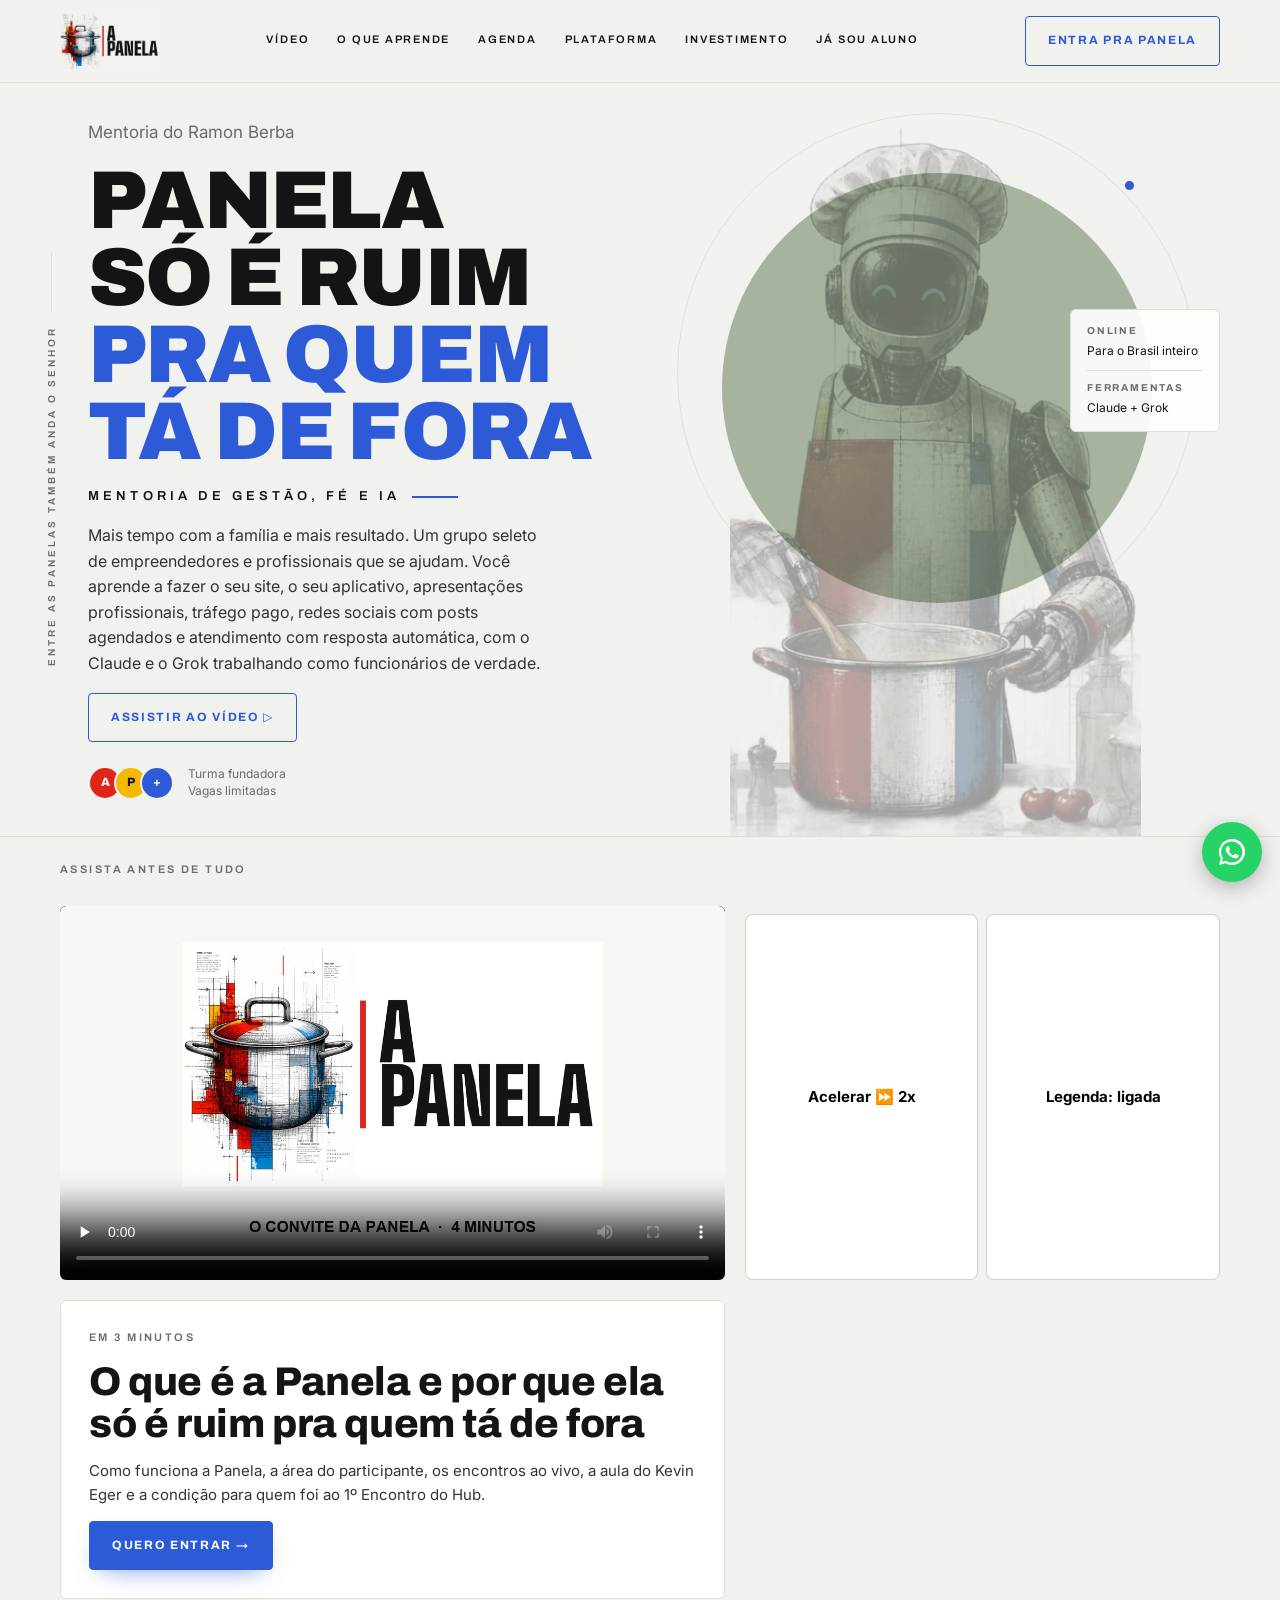
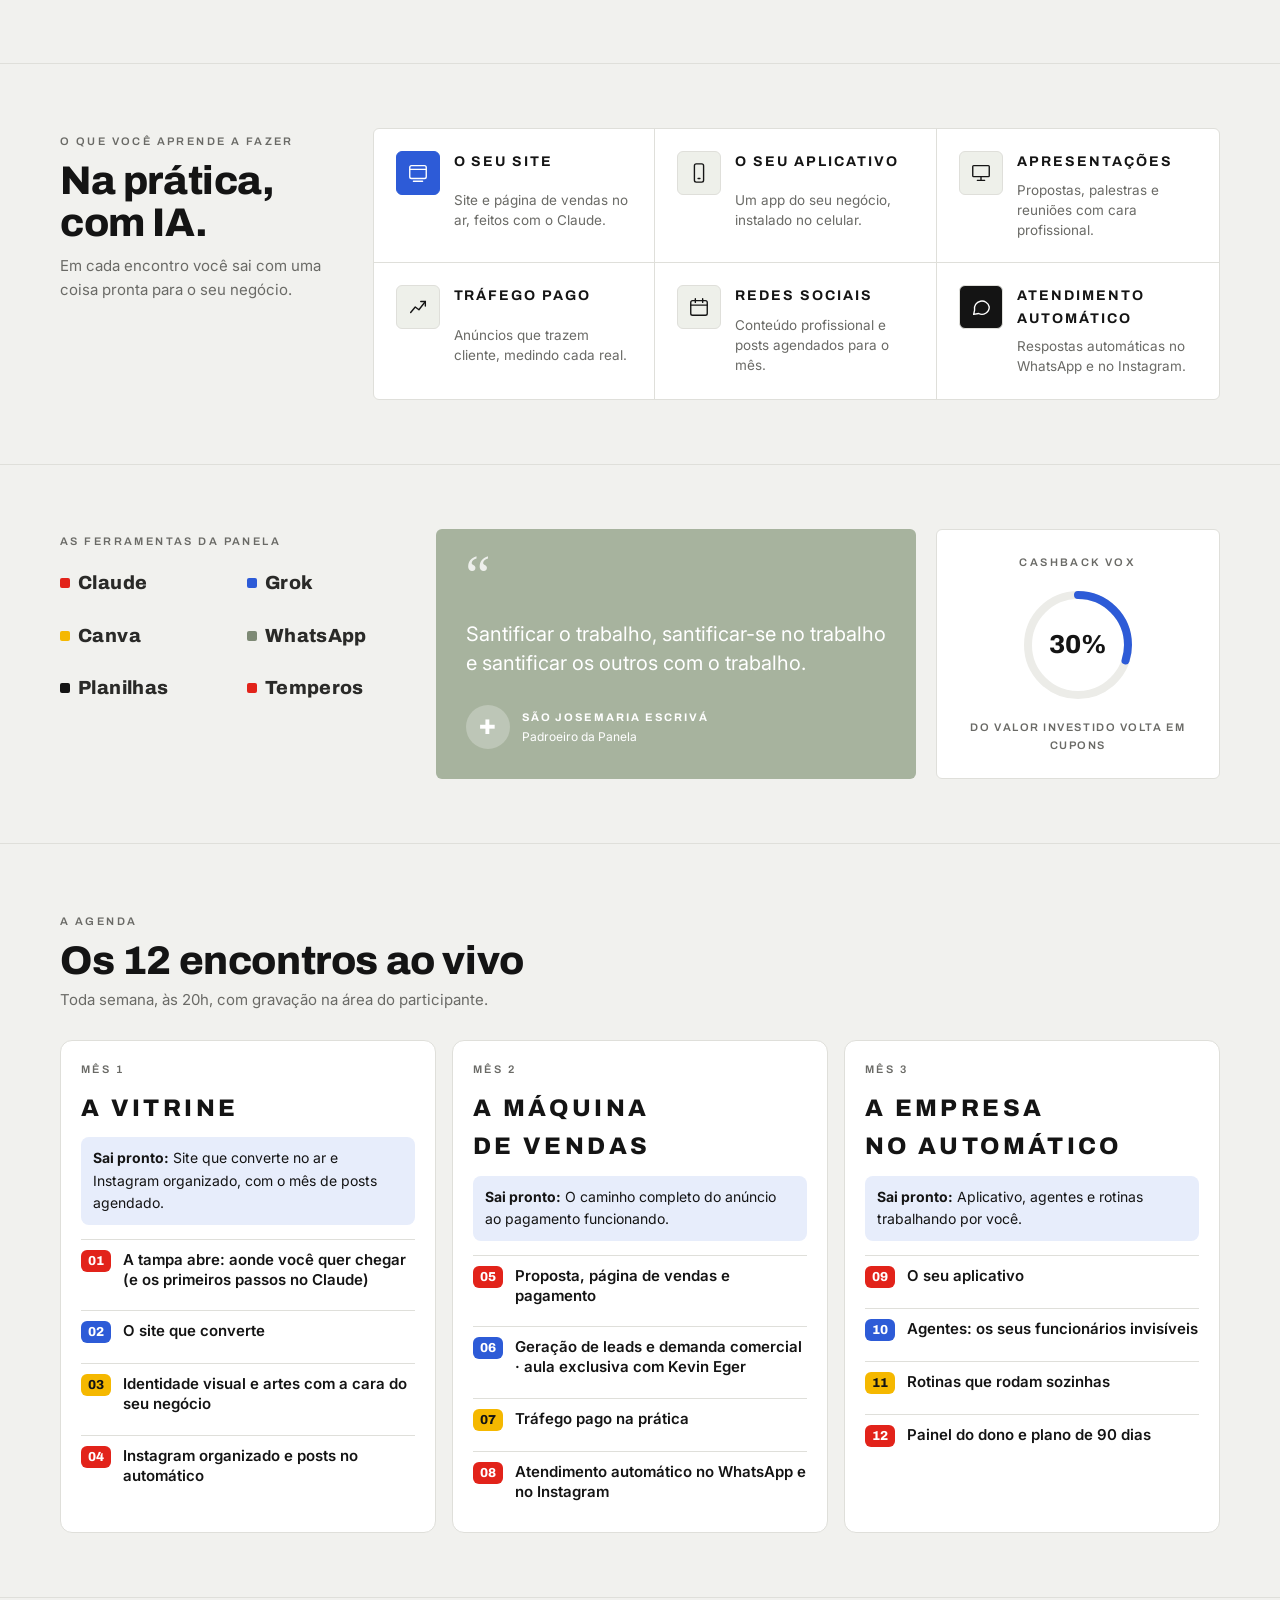
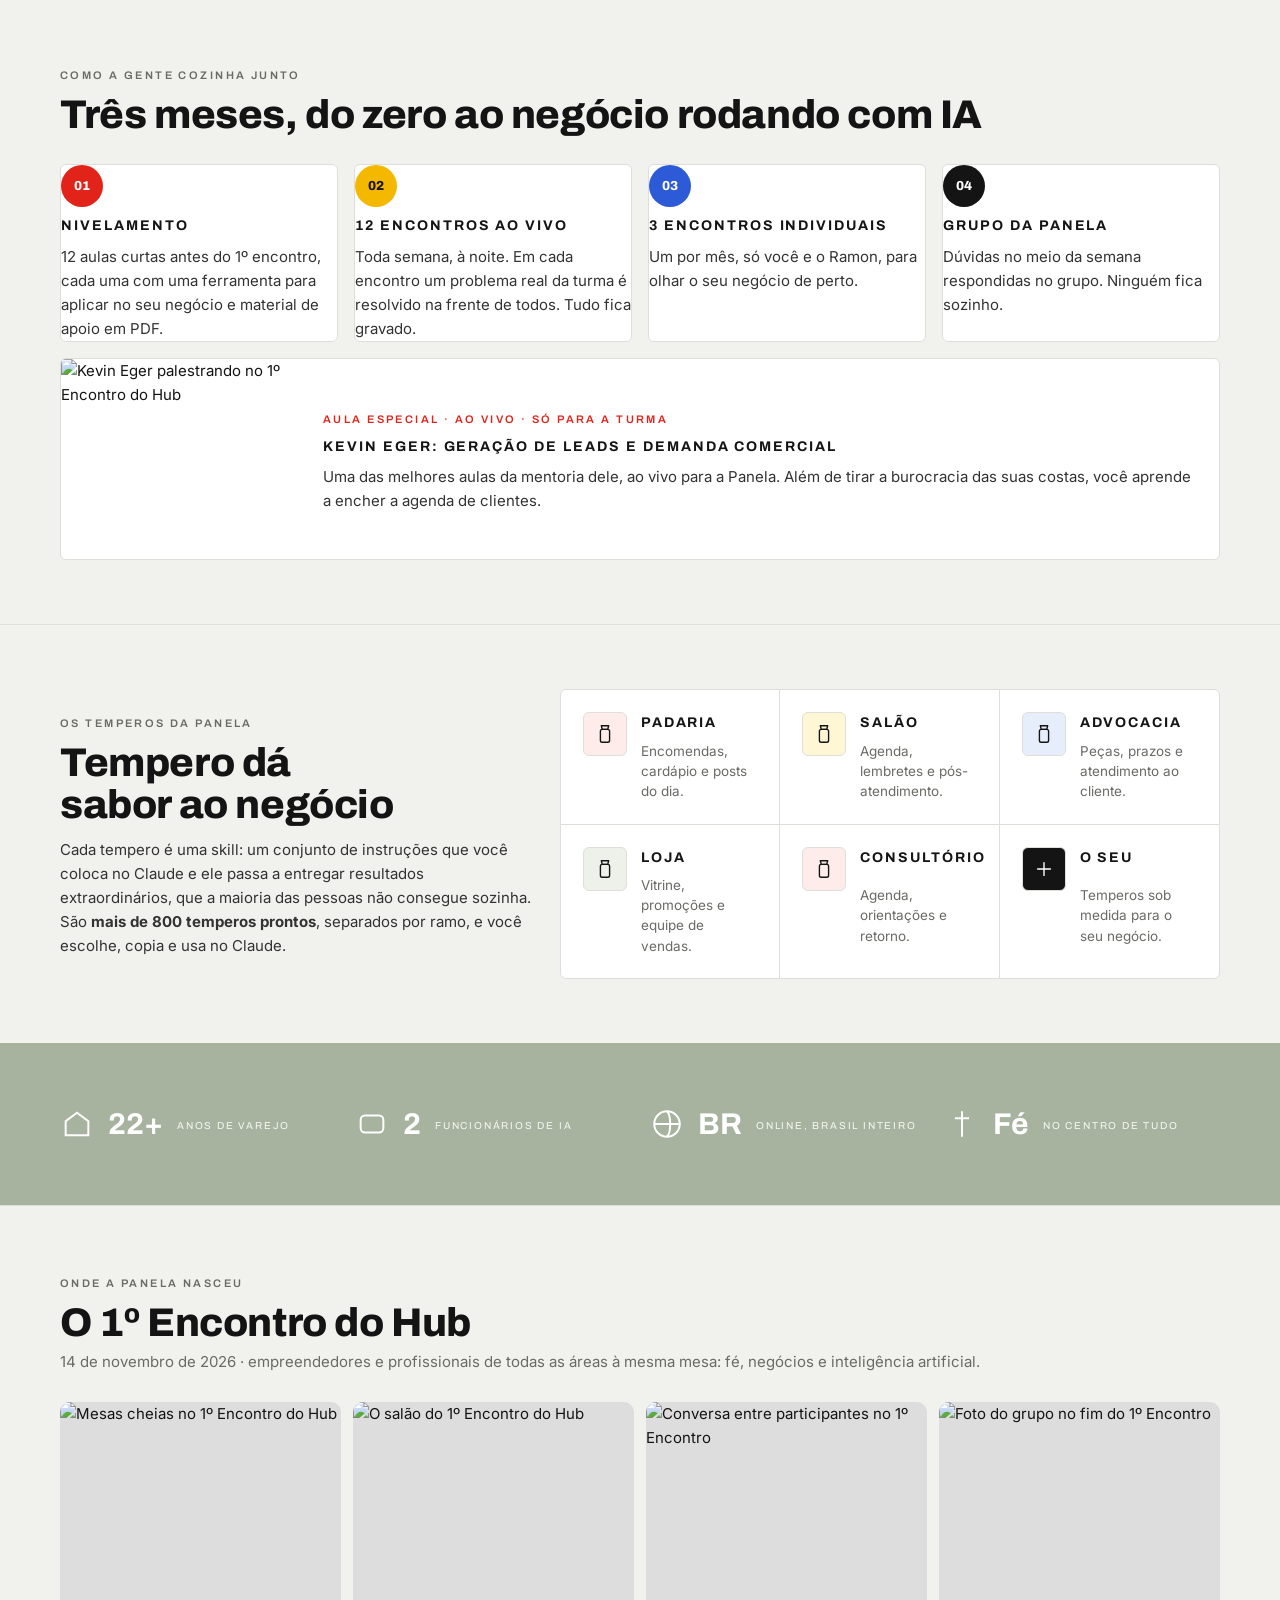
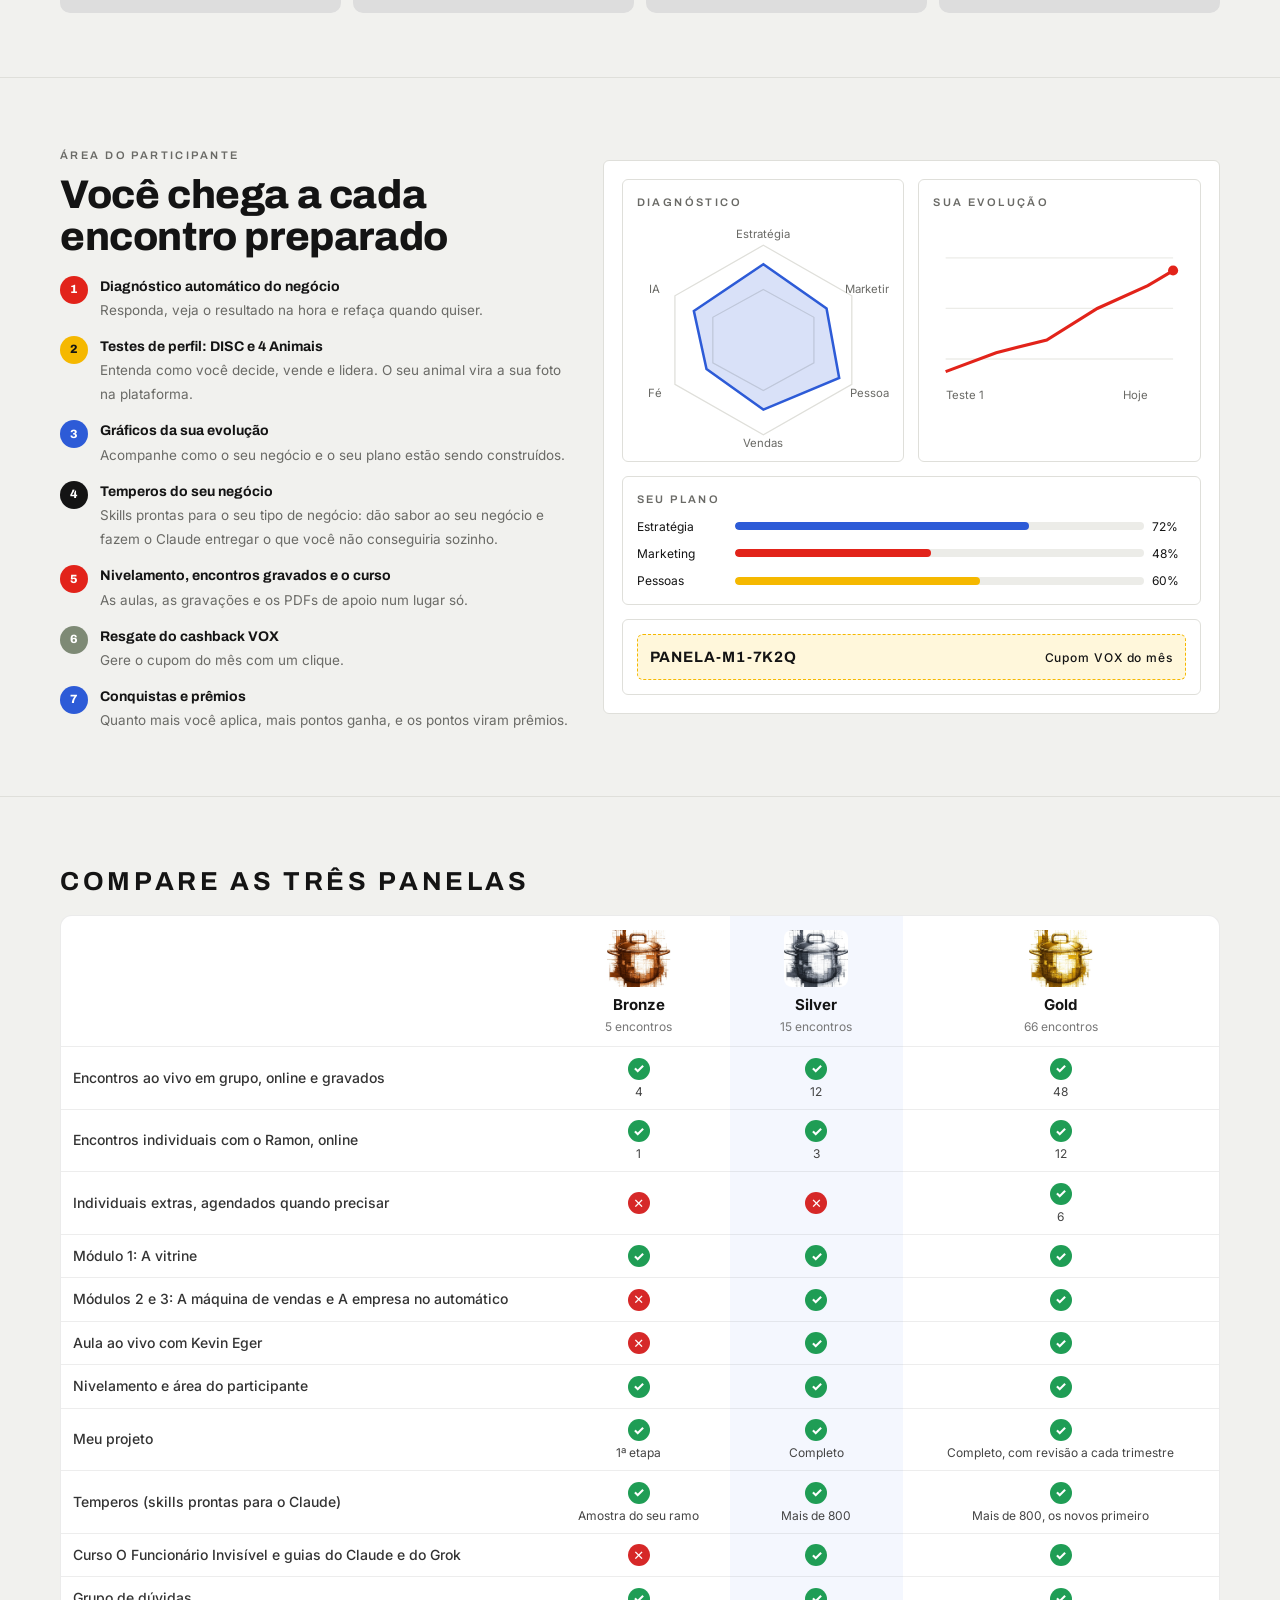
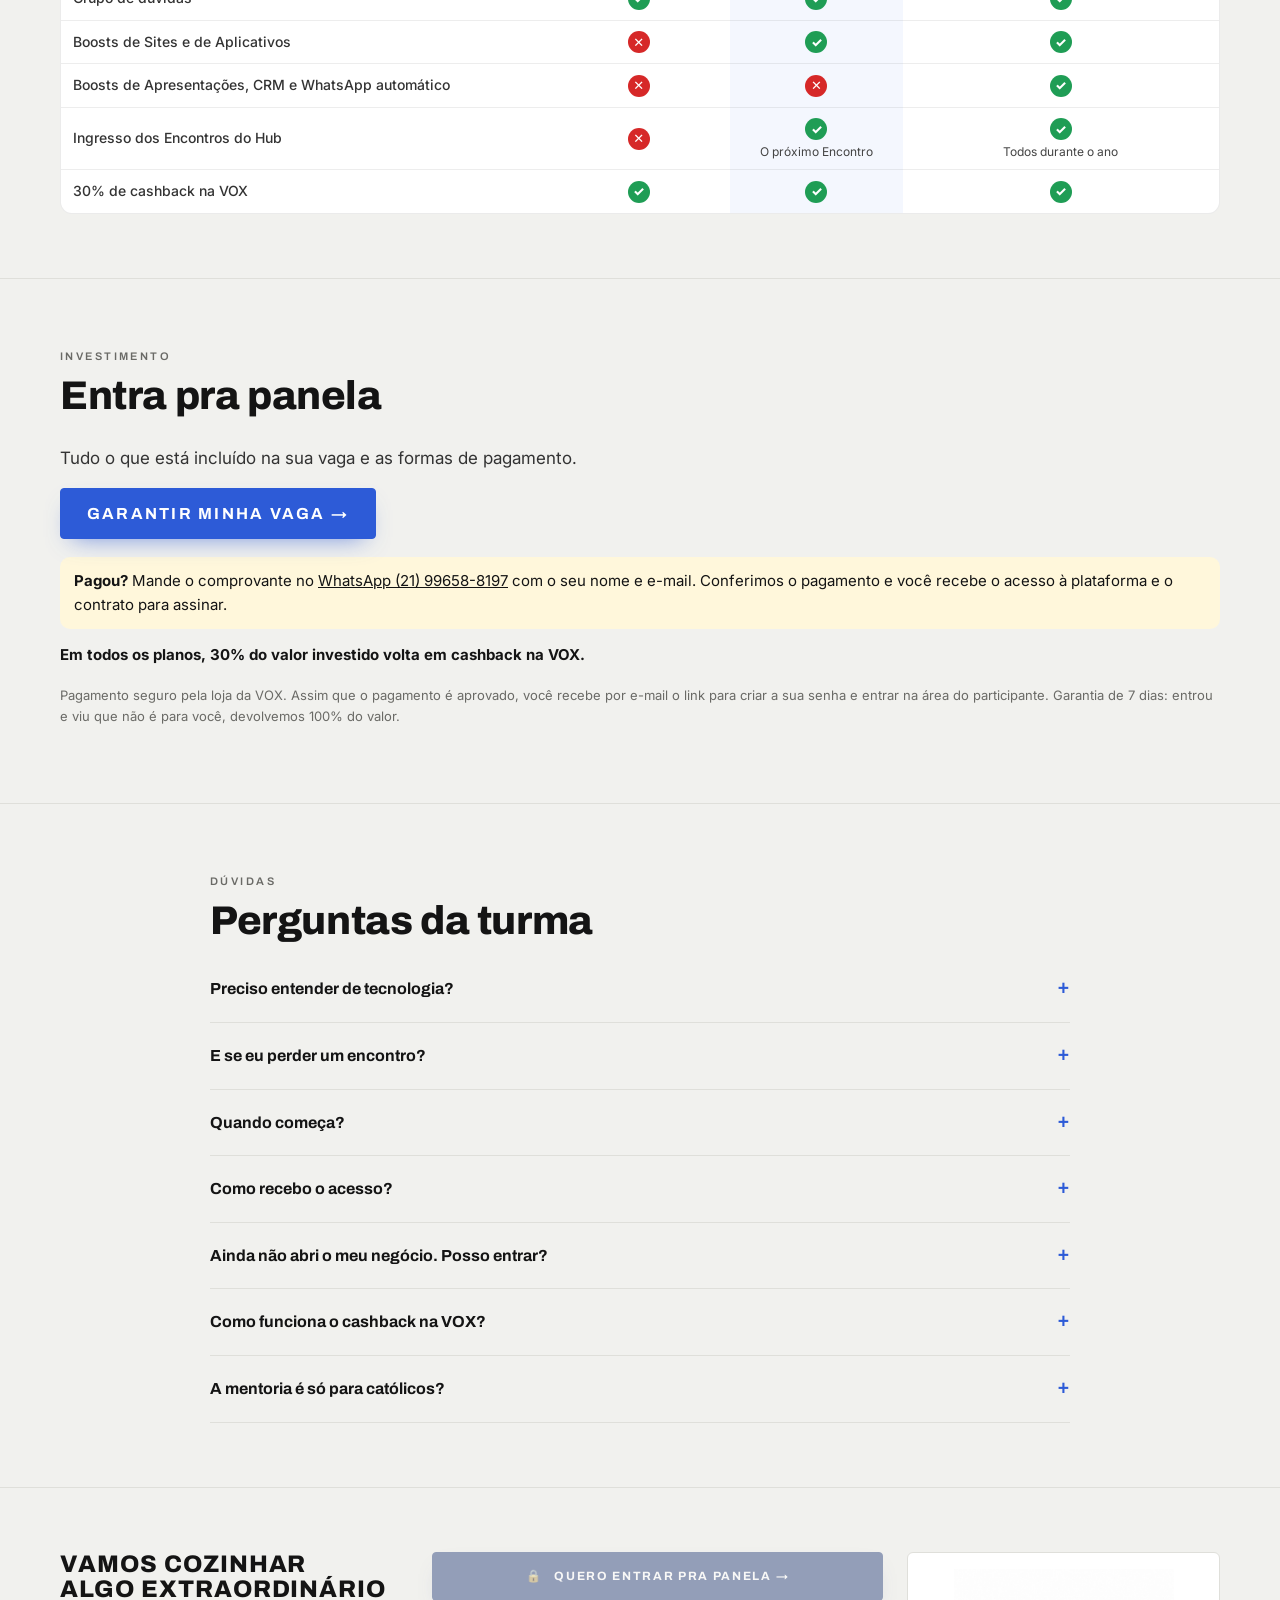
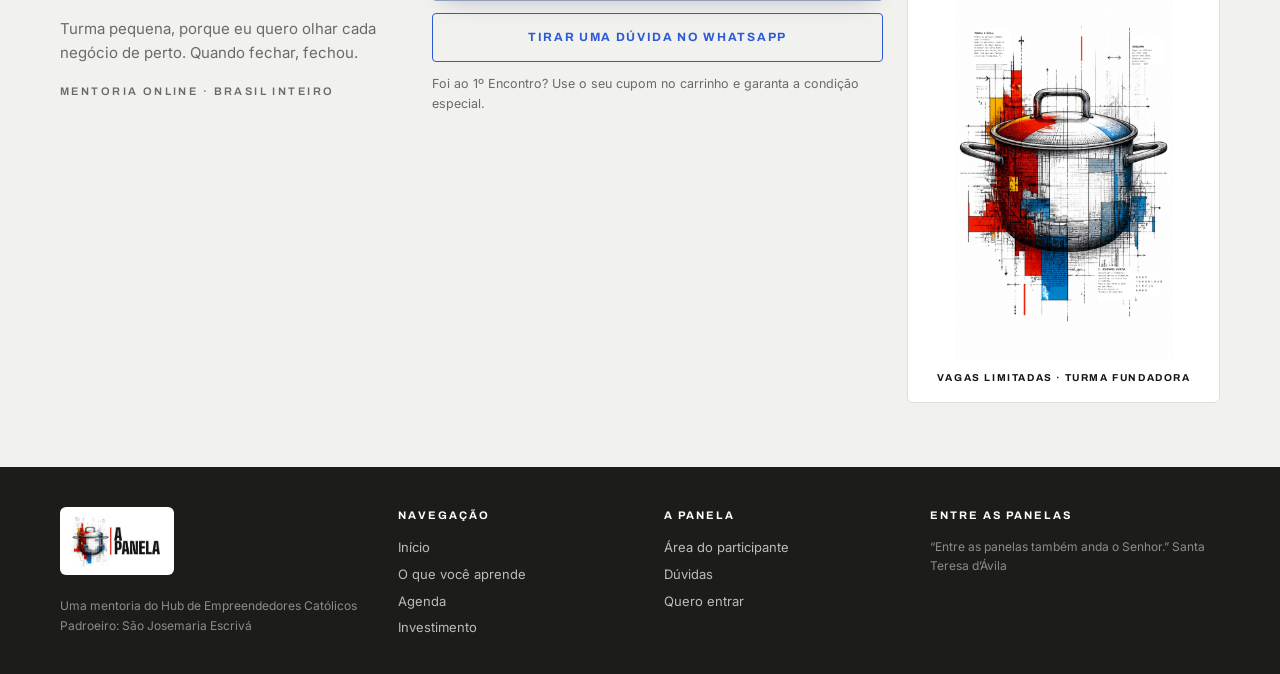
==== index.html @ 445dc570 "Area do participante da Panela" ====
<!doctype html>
<html lang="pt-BR">
<meta charset="utf-8">
<meta name="viewport" content="width=device-width,initial-scale=1,viewport-fit=cover">
<meta name="description" content="A Panela: mentoria de IA, negócios e fé para empreendedores e profissionais de todas as áreas. Mais tempo com a família e mais resultado, com o Claude e o Grok trabalhando por você.">
<meta property="og:title" content="A Panela · Mentoria de IA, negócios e fé">
<meta property="og:description" content="Panela só é ruim pra quem tá de fora. Encontros ao vivo, individuais, nivelamento e mais de 800 temperos para o Claude.">
<meta property="og:image" content="https://panela.usevox.com.br/panela-logo-arte.jpg">
<meta name="theme-color" content="#141414">
<title>A Panela · Mentoria de IA, negócios e fé</title>
<meta name="claude:viewport-fit-sides" content="cover">
<link rel="stylesheet" href="https://fonts.googleapis.com/css2?family=Archivo:wght@400;500;600;700;800;900&family=Inter:wght@300;400;500;600&display=swap">
<style>
/* Layout: portfólio claro (cinza-papel, cartões brancos, linhas finas, robô em traço ao fundo) com as cores da panela como acentos */
:root{
  --bg:#F1F1EE; --surface:#FFFFFF; --ink:#141414; --muted:#6A6A66; --line:#DFDFDA;
  --azul:#2D5BD7; --salvia:#A7B39E; --salvia-escura:#7E8A75; --vermelho:#E2231A; --amarelo:#F5B800;
  --display:"Archivo","Arial Narrow",system-ui,sans-serif;
  --texto:"Inter",system-ui,-apple-system,"Segoe UI",sans-serif;
  color-scheme:light;
}
*{box-sizing:border-box}
html{scroll-behavior:smooth}
body{margin:0;background:var(--bg);color:var(--ink);font-family:var(--texto);font-size:15px;line-height:1.6;overflow-x:hidden}
a{color:inherit}
img{max-width:100%}
:focus-visible{outline:2px solid var(--azul);outline-offset:3px}
.wrap{max-width:1200px;margin:0 auto;padding-left:max(20px,env(safe-area-inset-left,0px));padding-right:max(20px,env(safe-area-inset-right,0px))}
.rot{font-family:var(--display);font-size:11px;font-weight:600;letter-spacing:.22em;text-transform:uppercase;color:var(--muted)}
h1,h2,h3{font-family:var(--display);margin:0;text-wrap:balance}
h2{font-size:clamp(28px,3.6vw,40px);font-weight:800;letter-spacing:-.01em;line-height:1.05}
h3{font-size:14px;font-weight:700;letter-spacing:.14em;text-transform:uppercase}
.btn{display:inline-flex;align-items:center;gap:12px;font-family:var(--display);font-size:12px;font-weight:700;letter-spacing:.14em;text-transform:uppercase;padding:14px 22px;border-radius:4px;text-decoration:none;border:1.5px solid var(--azul);cursor:pointer;transition:transform .15s,box-shadow .15s,background .15s}
.btn.cheio{background:var(--azul);color:#fff;box-shadow:0 10px 24px -12px rgba(45,91,215,.7)}
.btn.contorno{color:var(--azul);background:transparent}
.btn:hover{transform:translateY(-2px)}
.btn .seta{font-size:16px;letter-spacing:0}
.card{background:var(--surface);border:1px solid var(--line);border-radius:6px}

/* Topo */
.topo{position:sticky;top:env(safe-area-inset-top,0px);z-index:30;background:rgba(241,241,238,.88);backdrop-filter:blur(10px);border-bottom:1px solid var(--line)}
body::before{content:"";position:fixed;inset:0 0 auto;height:env(safe-area-inset-top,0px);background:var(--bg);z-index:31}
.topo .wrap{display:flex;align-items:center;justify-content:space-between;gap:20px;padding-block:12px}
.marca img{height:58px;display:block;mix-blend-mode:multiply}
.topo nav{display:flex;gap:28px}
.topo nav a{font-family:var(--display);font-size:11px;font-weight:600;letter-spacing:.16em;text-transform:uppercase;text-decoration:none;padding-block:6px;border-bottom:2px solid transparent}
.topo nav a:hover{border-bottom-color:var(--azul);color:var(--azul)}

/* Hero */
.hero{position:relative;overflow:hidden}
.hero .wrap{display:grid;grid-template-columns:1.05fr 1fr;align-items:center;min-height:620px;position:relative}
.vertical{white-space:nowrap;position:absolute;left:max(4px,env(safe-area-inset-left,0px));top:50%;transform:translateY(-50%) rotate(180deg);writing-mode:vertical-rl;font-family:var(--display);font-size:10px;font-weight:600;letter-spacing:.3em;text-transform:uppercase;color:var(--muted);display:flex;align-items:center;gap:14px}
.vertical::after{content:"";width:1px;height:60px;background:var(--line)}
.hero .texto{padding-block:56px;padding-left:28px;display:flex;flex-direction:column;gap:22px;position:relative;z-index:2;min-width:0}
.hero .ola{font-size:17px;color:var(--muted)}
.hero h1{font-size:clamp(44px,6.4vw,84px);font-weight:900;line-height:.94;letter-spacing:-.02em;text-transform:uppercase}
.hero h1 span{color:var(--azul)}
.hero .sub{font-family:var(--display);font-size:13px;font-weight:600;letter-spacing:.32em;text-transform:uppercase;display:flex;align-items:center;gap:12px}
.hero .sub::after{content:"";width:46px;height:2px;background:var(--azul)}
.hero p.desc{max-width:46ch;margin:0;font-size:16px;color:#333}
.acoes{display:flex;flex-wrap:wrap;gap:18px;align-items:center}
.vagas{display:flex;align-items:center;gap:14px;margin-top:8px}
.bolinhas{display:flex}
.bolinhas i{width:34px;height:34px;border-radius:50%;border:2px solid var(--bg);margin-left:-8px;display:grid;place-items:center;font-style:normal;font-family:var(--display);font-weight:800;font-size:12px;color:#fff}
.bolinhas i:first-child{margin-left:0}
.vagas small{font-size:12px;color:var(--muted);line-height:1.4}
.hero .arte{position:relative;height:100%;min-height:560px}
.hero .circulo{position:absolute;width:min(430px,80%);aspect-ratio:1;border-radius:50%;background:var(--salvia);right:12%;top:12%}
.hero .anel{position:absolute;width:min(520px,96%);aspect-ratio:1;border-radius:50%;border:1px solid var(--line);right:4%;top:4%}
.hero .anel::after{content:"";position:absolute;width:9px;height:9px;border-radius:50%;background:var(--azul);right:12%;top:13%}
.hero .robo{position:absolute;right:14%;bottom:0;height:94%;z-index:2;opacity:.38;filter:grayscale(.55) contrast(.9);mix-blend-mode:multiply}
.hero .pessoa{position:absolute;right:10%;bottom:0;height:92%;z-index:2;filter:drop-shadow(0 30px 40px rgba(0,0,0,.12))}
.selo-lado{position:absolute;right:0;top:30%;z-index:3;background:rgba(255,255,255,.92);border:1px solid var(--line);border-radius:6px;padding:14px 16px;width:150px;font-size:12px;line-height:1.45}
.selo-lado b{display:block;font-family:var(--display);font-size:10px;letter-spacing:.18em;text-transform:uppercase;color:var(--muted);margin-bottom:4px}
.selo-lado hr{border:0;border-top:1px solid var(--line);margin:10px 0}

section{padding-block:64px;border-top:1px solid var(--line)}
.cab{display:flex;justify-content:space-between;align-items:end;gap:20px;margin-bottom:28px;flex-wrap:wrap}
.cab a{font-family:var(--display);font-size:11px;font-weight:600;letter-spacing:.16em;text-transform:uppercase;text-decoration:none}

/* Vídeo */
.video{display:grid;grid-template-columns:1.4fr 1fr;gap:20px;align-items:stretch}
.player{position:relative;aspect-ratio:16/9;border-radius:6px;overflow:hidden;background:#1d1d1b;display:grid;place-items:center}
.player img{position:absolute;inset:0;width:100%;height:100%;object-fit:cover;opacity:.85}
.player .play{position:relative;width:78px;height:78px;border-radius:50%;background:var(--surface);display:grid;place-items:center;box-shadow:0 12px 30px rgba(0,0,0,.3)}
.player .play::after{content:"";border-left:20px solid var(--azul);border-top:12px solid transparent;border-bottom:12px solid transparent;margin-left:6px}
.player .tag{position:absolute;left:16px;bottom:14px;color:#fff;font-family:var(--display);font-size:11px;letter-spacing:.18em;text-transform:uppercase;font-weight:600}
.video .lado{padding:28px;display:flex;flex-direction:column;gap:14px;justify-content:center}
.video .lado p{margin:0;color:#333}

/* Frentes */
.frentes{display:grid;grid-template-columns:1fr 3fr;gap:30px;align-items:start}
.frentes .intro h2{margin:8px 0 10px}
.frentes .intro p{color:var(--muted);margin:0}
.grade6{display:grid;grid-template-columns:repeat(3,1fr);border:1px solid var(--line);border-radius:6px;background:var(--surface)}
.f{padding:22px;border-right:1px solid var(--line);border-bottom:1px solid var(--line);display:grid;grid-template-columns:44px 1fr;gap:6px 14px;align-items:start;min-width:0}
.f:nth-child(3n){border-right:0}
.f:nth-last-child(-n+3){border-bottom:0}
.f .ic{grid-row:span 2;width:44px;height:44px;border-radius:6px;background:#EEF0EA;border:1px solid var(--line);display:grid;place-items:center}
.f .ic svg{width:22px;height:22px;stroke:var(--ink);fill:none;stroke-width:1.5;stroke-linecap:round;stroke-linejoin:round}
.f p{margin:0;font-size:13.5px;color:var(--muted);line-height:1.5}
.f.fe .ic{background:var(--ink)} .f.fe .ic svg{stroke:#fff}
.f.ia .ic{background:var(--azul);border-color:var(--azul)} .f.ia .ic svg{stroke:#fff}

/* Panela: ferramentas, citação, cashback */
.trio{display:grid;grid-template-columns:1fr 1.35fr .8fr;gap:20px;align-items:stretch}
.ferr{padding:4px 0}
.ferr .rot{display:block;margin-bottom:18px}
.marcas{display:grid;grid-template-columns:1fr 1fr;gap:22px 18px}
.marcas span{font-family:var(--display);font-weight:800;font-size:19px;letter-spacing:.02em;display:flex;align-items:center;gap:8px;color:#2a2a28}
.marcas span i{width:10px;height:10px;border-radius:2px;display:inline-block}
.citacao{background:var(--salvia);color:#fff;border-radius:6px;padding:30px;display:flex;flex-direction:column;justify-content:space-between;gap:20px;position:relative;overflow:hidden}
.citacao .aspas{font-family:Georgia,serif;font-size:56px;line-height:.6;opacity:.8}
.citacao q{font-size:20px;line-height:1.45;quotes:none;font-weight:400}
.citacao .quem{display:flex;align-items:center;gap:12px;font-size:12px}
.citacao .quem b{display:block;font-family:var(--display);font-size:11px;letter-spacing:.18em;text-transform:uppercase}
.citacao .ponto{width:44px;height:44px;border-radius:50%;background:rgba(255,255,255,.25);display:grid;place-items:center;font-family:Georgia,serif;font-size:20px}
.anelcard{padding:24px;display:flex;flex-direction:column;align-items:center;justify-content:center;gap:14px;text-align:center}
.anelcard svg{width:120px;height:120px}
.anelcard .num{font-family:var(--display);font-weight:800;font-size:26px}
.anelcard small{font-size:11px;letter-spacing:.14em;text-transform:uppercase;color:var(--muted);font-family:var(--display);font-weight:600}

/* Caminho */
.caminho{position:relative}
.trilha{display:grid;grid-template-columns:repeat(5,1fr);gap:14px;position:relative;padding-top:30px}
.trilha::before{content:"";position:absolute;left:4%;right:4%;top:9px;height:1px;background:var(--line)}
.passo{position:relative;padding:20px 18px;background:var(--surface);border:1px solid var(--line);border-radius:6px;min-width:0}
.passo::before{content:"";position:absolute;top:-27px;left:20px;width:12px;height:12px;border-radius:50%;background:var(--bg);border:2px solid var(--muted)}
.passo.ativo::before{border-color:var(--azul);background:var(--azul)}
.passo h3{font-size:12px;margin-bottom:6px;display:flex;gap:8px;align-items:center}
.passo p{margin:0;font-size:13px;color:var(--muted);line-height:1.5}
.passo .cor{width:8px;height:8px;border-radius:2px;display:inline-block}

/* Faixa de números */
.faixa{background:var(--salvia);color:#fff;border:0}
.faixa .wrap{display:grid;grid-template-columns:repeat(4,1fr);gap:20px}
.faixa div div{display:flex;align-items:center;gap:14px}
.faixa b{font-family:var(--display);font-size:30px;font-weight:700;line-height:1}
.faixa small{display:block;font-family:var(--display);font-size:10px;letter-spacing:.18em;text-transform:uppercase;opacity:.9;margin-top:4px}
.faixa svg{width:34px;height:34px;stroke:#fff;fill:none;stroke-width:1.4}

/* Área do participante */
.area{display:grid;grid-template-columns:1fr 1.2fr;gap:28px;align-items:center}
.area ul{list-style:none;margin:18px 0 0;padding:0;display:grid;gap:14px}
.area li{display:grid;grid-template-columns:28px 1fr;gap:12px;align-items:start}
.area li i{width:28px;height:28px;border-radius:50%;display:grid;place-items:center;font-style:normal;font-family:var(--display);font-weight:800;font-size:12px;color:#fff}
.area li b{display:block;font-family:var(--display);font-size:14px}
.area li span{font-size:13.5px;color:var(--muted)}
.painel{padding:18px;display:grid;grid-template-columns:1fr 1fr;gap:14px}
.painel .bloco{border:1px solid var(--line);border-radius:6px;padding:14px;min-width:0}
.painel .bloco.largo{grid-column:span 2}
.painel .rot{display:block;margin-bottom:8px}
.painel svg{width:100%;height:auto;display:block}
.barras{display:grid;gap:8px}
.barras div{display:grid;grid-template-columns:90px 1fr 34px;gap:8px;align-items:center;font-size:12px}
.barras div span:nth-child(2){height:8px;border-radius:99px;background:#ECECE8;position:relative;overflow:hidden}
.barras div span:nth-child(2) em{position:absolute;inset:0 auto 0 0;border-radius:99px}
.cupom{display:flex;justify-content:space-between;align-items:center;gap:10px;background:#FFF7DB;border:1px dashed var(--amarelo);border-radius:6px;padding:10px 12px;font-family:var(--display);font-weight:700;letter-spacing:.06em}

/* Investimento */
.planos{display:grid;grid-template-columns:1fr 1fr 1fr;gap:20px;align-items:stretch}
.plano{padding:28px;display:flex;flex-direction:column;gap:12px;min-width:0}
.plano .valor{font-family:var(--display);font-weight:800;font-size:44px;line-height:1;font-variant-numeric:tabular-nums}
.plano .valor small{display:block;font-size:12px;font-weight:600;letter-spacing:.16em;text-transform:uppercase;color:var(--muted);margin-bottom:6px}
.plano.destaque{border:2px solid var(--azul);position:relative}
.plano.destaque::before{content:"Para quem foi ao Encontro do Hub";position:absolute;top:-12px;left:22px;background:var(--azul);color:#fff;font-family:var(--display);font-size:10px;font-weight:700;letter-spacing:.14em;text-transform:uppercase;padding:4px 10px;border-radius:3px}
.plano ul{margin:0;padding-left:18px;font-size:13.5px;color:#333;display:grid;gap:6px}
.plano.escuro{background:var(--ink);color:#fff;border-color:var(--ink)}
.plano.escuro .valor{color:var(--amarelo)}
.garantia{margin-top:18px;font-size:13px;color:var(--muted)}

/* Dúvidas */
.faq details{border-bottom:1px solid var(--line);padding-block:4px}
.faq summary{cursor:pointer;list-style:none;padding:16px 0;font-family:var(--display);font-weight:700;font-size:16px;display:flex;justify-content:space-between;gap:16px}
.faq summary::-webkit-details-marker{display:none}
.faq summary::after{content:"+";color:var(--azul);font-size:20px;line-height:1}
.faq details[open] summary::after{content:"\2013"}
.faq p{margin:0 0 16px;color:#333;max-width:75ch}

/* Contato */
.contato{display:grid;grid-template-columns:1fr 1.3fr .9fr;gap:24px;align-items:start}
.contato h2{font-size:24px;text-transform:uppercase;letter-spacing:.04em}
.form{display:grid;grid-template-columns:1fr 1fr;gap:12px}
.form input,.form select,.form textarea{width:100%;font:inherit;font-size:13.5px;padding:12px 14px;border:1px solid var(--line);border-radius:4px;background:var(--surface);color:var(--ink)}
.form textarea{grid-column:span 2;min-height:90px;resize:vertical}
.form .cheio-l{grid-column:span 2}
.form button{grid-column:span 2;justify-self:start}
.box-panela{padding:16px;display:flex;flex-direction:column;gap:10px;align-items:center;text-align:center}
.box-panela img{width:100%;max-width:220px;mix-blend-mode:multiply}
.box-panela small{font-family:var(--display);font-size:10px;letter-spacing:.16em;text-transform:uppercase;font-weight:700}
.aviso-form{grid-column:span 2;font-size:12px;color:var(--azul);min-height:1em;margin:0}

footer{background:#1c1c1b;color:#d9d9d4;padding-block:40px 30px;margin-top:0}
footer .wrap{display:grid;grid-template-columns:1.3fr 1fr 1fr 1.2fr;gap:24px}
footer h4{font-family:var(--display);font-size:11px;letter-spacing:.18em;text-transform:uppercase;color:#fff;margin:0 0 12px}
footer a{display:block;text-decoration:none;font-size:13px;color:#bdbdb7;margin-bottom:6px}
footer .logo-rodape{background:#fff;border-radius:6px;padding:8px 12px;display:inline-block}
footer .logo-rodape img{height:52px;display:block}
footer small{display:block;margin-top:14px;font-size:12px;color:#8d8d88}

@media (max-width:980px){
  #temperos .wrap{grid-template-columns:1fr!important}
  .topo nav{display:none}
  .hero .wrap{grid-template-columns:1fr;min-height:0}
  .hero .arte{min-height:460px}
  .vertical{display:none}
  .hero .texto{padding-left:0}
  .video,.frentes,.trio,.area,.planos,.contato{grid-template-columns:1fr}
  .grade6{grid-template-columns:1fr 1fr}
  .f{border-right:1px solid var(--line)!important;border-bottom:1px solid var(--line)!important}
  .f:nth-child(2n){border-right:0!important}
  .trilha{grid-template-columns:1fr 1fr}
  .trilha::before{display:none}
  .faixa .wrap{grid-template-columns:1fr 1fr}
  footer .wrap{grid-template-columns:1fr 1fr}
}
@media (max-width:560px){
  .grade6,.trilha{grid-template-columns:1fr}
  .f{border-right:0!important}
  .form{grid-template-columns:1fr}
  .form textarea,.form .cheio-l,.form button,.aviso-form{grid-column:auto}
  .selo-lado{display:none}
}
@media (prefers-reduced-motion:reduce){.btn{transition:none}}

/* ===== Conversão: vídeo, cozinha, prova social, compra ===== */
.player video{width:100%;height:100%;object-fit:cover;display:block;background:#141414;border-radius:inherit}
.cozinha{display:grid;grid-template-columns:repeat(4,minmax(0,1fr));gap:16px}
.ck{display:grid;gap:8px;align-content:start}.ck h3{margin:0}.ck p{margin:0;color:#333}
.ck .num{width:42px;height:42px;border-radius:50%;display:grid;place-items:center;color:#fff;font:800 13px var(--display)}
.kevin{display:grid;grid-template-columns:240px minmax(0,1fr);gap:22px;align-items:center;margin-top:16px;padding:0;overflow:hidden}
.kevin img{width:100%;height:100%;min-height:200px;object-fit:cover;object-position:60% 25%;display:block}
.kevin>div{padding:20px 20px 20px 0}.kevin h3{margin:6px 0}.kevin p{margin:0;color:#333}
.galeria-e{display:grid;grid-template-columns:repeat(4,minmax(0,1fr));gap:12px}
.galeria-e figure{margin:0;border-radius:10px;overflow:hidden;aspect-ratio:4/3;background:#ddd}
.galeria-e img{width:100%;height:100%;object-fit:cover;display:block}
.fim-acoes{display:grid;gap:12px;align-content:center}
.fim-acoes .btn{justify-content:center}
.barra-compra{display:none}
@media (max-width:900px){
  .cozinha,.galeria-e{grid-template-columns:1fr 1fr}
  .kevin{grid-template-columns:1fr}.kevin>div{padding:0 18px 18px}.kevin img{min-height:220px}
  .barra-compra{display:flex;position:fixed;left:10px;right:10px;bottom:calc(10px + env(safe-area-inset-bottom,0px));z-index:60;align-items:center;justify-content:space-between;gap:10px;background:var(--ink);color:#fff;border-radius:14px;padding:10px 10px 10px 16px;box-shadow:0 10px 30px rgba(0,0,0,.3)}
  .barra-compra div{display:grid;line-height:1.2}.barra-compra small{color:#bbb;font-size:11.5px}
  .barra-compra .btn{background:var(--amarelo);border-color:var(--amarelo);color:var(--ink);white-space:nowrap;padding:12px 14px;flex:none}
  footer{padding-bottom:90px}
}
@media (max-width:560px){.cozinha{grid-template-columns:1fr}}

/* agenda dos 12 encontros */
.agenda{list-style:none;margin:18px 0 0;padding:0;display:grid;grid-template-columns:repeat(3,minmax(0,1fr));gap:10px}
.agenda li{display:flex;gap:12px;align-items:flex-start;background:var(--surface);border:1px solid var(--line);border-radius:10px;padding:14px;font-weight:600;line-height:1.35}
.agenda li span{flex:none;font:800 13px var(--display);color:#fff;background:var(--ink);border-radius:6px;padding:4px 7px}
.agenda li:nth-child(3n+1) span{background:var(--vermelho)}.agenda li:nth-child(3n+2) span{background:var(--azul)}.agenda li:nth-child(3n) span{background:var(--amarelo);color:var(--ink)}
@media (max-width:900px){.agenda{grid-template-columns:1fr 1fr}}
@media (max-width:560px){.agenda{grid-template-columns:1fr}}
.topo nav a,.topo .btn{white-space:nowrap}

@media (max-width:900px){
  #temperos .wrap{grid-template-columns:minmax(0,1fr)!important}
  #temperos .grade6{grid-template-columns:repeat(2,minmax(0,1fr))!important}
  #temperos .f{min-width:0}
  .faixa .wrap>div{min-width:0}
  .faixa .wrap>div>div{flex-wrap:wrap}
}
@media (max-width:420px){.faixa .wrap{grid-template-columns:minmax(0,1fr)!important}}
@media (max-width:560px){
  #temperos .f{grid-template-columns:1fr;padding:16px}
  #temperos .f h3{font-size:14px;letter-spacing:.04em;overflow-wrap:anywhere}
}

/* botão flutuante do WhatsApp */
.zap{position:fixed;right:18px;bottom:calc(18px + env(safe-area-inset-bottom,0px));z-index:70;width:60px;height:60px;border-radius:50%;background:#25D366;display:grid;place-items:center;box-shadow:0 6px 20px rgba(0,0,0,.25);transition:transform .2s}
.zap:hover{transform:scale(1.08)}
.zap svg{width:32px;height:32px;fill:#fff}
@media (max-width:760px){.zap{bottom:calc(92px + env(safe-area-inset-bottom,0px));right:14px;width:54px;height:54px}}

/* trava de compra até ver o vídeo */
html:not(.liberado) a[href*="a-panela-mentoria-de-ia-negocios-e-fe-turma-01-1ypi4"]{opacity:.55;filter:grayscale(.6)}
html:not(.liberado) a[href*="a-panela-mentoria-de-ia-negocios-e-fe-turma-01-1ypi4"]::before{content:"🔒 "}
#aviso-video{position:fixed;left:50%;top:84px;transform:translate(-50%,-20px);opacity:0;pointer-events:none;z-index:90;background:var(--ink);color:#fff;padding:12px 18px;border-radius:10px;font-weight:600;font-size:14px;max-width:min(92vw,420px);text-align:center;transition:.3s;box-shadow:0 10px 30px rgba(0,0,0,.25)}
#aviso-video.on{opacity:1;transform:translate(-50%,0)}
/* vídeo mais para cima */
.hero .wrap{min-height:500px}
.hero .texto{padding-block:36px;gap:16px}
.hero .arte{min-height:440px}
#video{padding-top:24px}
@media (max-width:900px){.hero .arte{display:none}.hero .texto{padding-block:20px 4px;gap:12px}.hero p.desc,.hero .vagas{display:none}}

/* preço só depois de "Garantir minha vaga" */
.revelar{display:flex;flex-direction:column;align-items:flex-start;gap:16px;max-width:620px}
.revelar p{margin:0;color:#333;font-size:17px}
.revelar .btn{font-size:16px;padding:16px 26px;cursor:pointer}
.planos[hidden]{display:none!important}
.plano .valor{font-size:clamp(30px,3.4vw,40px)}

.revelar[hidden],.plano[hidden]{display:none!important}
.pergunta .q{font-family:var(--display);font-weight:800;font-size:clamp(22px,3vw,30px);line-height:1.15;color:var(--ink)}
.sim-nao{display:flex;gap:12px;flex-wrap:wrap}
.sim-nao .btn{min-width:150px;justify-content:center;cursor:pointer;font-size:16px;padding:15px 24px}
#planos{grid-template-columns:1fr 1fr}
@media (max-width:900px){#planos{grid-template-columns:1fr}}
.plano .pix{margin:0;padding:12px 14px;border-radius:8px;background:#E8F6EF;color:#14532d;font-size:14px;line-height:1.45}

/* agenda em 3 módulos */
.mods{display:grid;grid-template-columns:repeat(3,minmax(0,1fr));gap:16px;margin-top:18px}
.mod{background:var(--surface);border:1px solid var(--line);border-radius:12px;padding:20px;display:flex;flex-direction:column;gap:10px}
.mod h3{margin:0;font-family:var(--display);font-size:24px;font-weight:800}
.mod .ent{margin:0;padding:10px 12px;border-radius:8px;background:var(--azul-claro,#E7EDFB);font-size:14px}
.mods .agenda{grid-template-columns:1fr!important;margin:4px 0 0}
.mods .agenda li{background:transparent;border:0;border-top:1px solid var(--line);border-radius:0;padding:10px 0}
@media (max-width:900px){.mods{grid-template-columns:1fr}}

/* 3 planos */
#planos{grid-template-columns:1fr 1.12fr 1fr;align-items:stretch}
@media (max-width:900px){#planos{grid-template-columns:1fr}#planos .p-panela{order:-2}#planos .p-barro{order:-1}}
.plano .mes{margin:0;font-size:14px;color:var(--muted)}
#planos .plano .valor{font-size:clamp(26px,2.5vw,36px)}
.plano .upgrade{margin:0;font-size:13.5px;padding:10px 12px;border-radius:8px;background:#FFF7DB}
.plano .btn{margin-top:auto;justify-content:center}
.plano.destaque::before{content:none}
.plano .plano-logo{display:block;width:100%;aspect-ratio:620/550;object-fit:cover;border-radius:10px;background:#fff;margin:0 0 12px}.comparar{margin:0}.comparar h3{margin:0 0 12px;font-family:var(--display);font-size:clamp(20px,2.2vw,26px)}.tab-wrap{overflow-x:auto;border-radius:12px;border:1px solid rgba(0,0,0,.08);background:#fff}.tab-cmp{width:100%;border-collapse:collapse;font-size:14px;min-width:560px}.tab-cmp th,.tab-cmp td{padding:10px 12px;border-top:1px solid rgba(0,0,0,.07);text-align:center;vertical-align:middle}.tab-cmp thead th{border-top:0;padding-top:14px;font-weight:700}.tab-cmp thead img{display:block;width:64px;height:57px;object-fit:cover;border-radius:8px;margin:0 auto 6px}.tab-cmp thead span{display:block;font-size:15px}.tab-cmp thead small{display:block;font-weight:400;color:#777;font-size:12px}.tab-cmp tbody th{text-align:left;font-weight:500;color:#333;width:42%}.tab-cmp .dest{background:rgba(37,99,235,.05)}.tab-cmp i{display:inline-grid;place-items:center;width:22px;height:22px;border-radius:50%;font-style:normal;font-weight:800;font-size:13px;color:#fff;line-height:1}.tab-cmp i.ok{background:#1f9d55}.tab-cmp i.no{background:#d62828}.tab-cmp td small{display:block;margin-top:4px;font-size:12px;color:#444;line-height:1.25}@media(max-width:640px){.tab-cmp{font-size:12px;min-width:0;table-layout:fixed}.tab-cmp tbody th{width:37%;font-size:12px}.tab-cmp th,.tab-cmp td{padding:7px 3px}.tab-cmp tbody th{padding-left:9px}.tab-cmp thead img{width:40px;height:36px}.tab-cmp thead span{font-size:13px}.tab-cmp thead small{font-size:10.5px}.tab-cmp i{width:20px;height:20px;font-size:12px}.tab-cmp td small{font-size:10.5px}}.plano .btn-pix{margin-top:8px;justify-content:center;width:100%;cursor:pointer;font:inherit;background:transparent}.plano.escuro .btn-pix{color:var(--amarelo);border-color:var(--amarelo)}.pix-fundo{position:fixed;inset:0;background:rgba(0,0,0,.55);display:none;align-items:center;justify-content:center;z-index:999;padding:16px}.pix-fundo.aberto{display:flex}.pix-caixa{background:#fff;color:#111;border-radius:14px;max-width:420px;width:100%;max-height:92vh;overflow:auto;padding:20px;text-align:center;position:relative}.pix-caixa h3{margin:0 0 4px;font-size:20px}.pix-caixa .pix-valor{font-size:28px;font-weight:800;margin:4px 0 10px}.pix-caixa #pix-qr{display:flex;justify-content:center;margin:8px 0 12px}.pix-caixa textarea{width:100%;height:88px;font:12px/1.35 monospace;border:1px solid #ccc;border-radius:8px;padding:8px;resize:none}.pix-caixa .btn{width:100%;justify-content:center;margin-top:8px;cursor:pointer;font:inherit}.pix-fechar{position:absolute;top:8px;right:12px;border:0;background:none;font-size:26px;cursor:pointer;color:#555}.pix-caixa small{display:block;color:#666;margin-top:10px;line-height:1.4}.pos-pagto{margin:18px 0 0;padding:12px 14px;border-radius:10px;background:#FFF7DB;font-size:15px}.vid-barra{display:flex;gap:8px;margin:8px 0 0;flex-wrap:wrap}.vid-barra button{flex:1;min-width:130px;padding:10px 12px;border-radius:8px;border:1px solid rgba(0,0,0,.18);background:#fff;font:inherit;font-weight:700;cursor:pointer}.vid-barra button[aria-pressed="true"]#vid-vel{background:var(--azul);color:#fff;border-color:var(--azul)}video::cue{background:rgba(0,0,0,.72);color:#fff;font-size:.95em;line-height:1.3}html:not(.liberado) #planos .valor,html:not(.liberado) #planos .mes,html:not(.liberado) #planos .pix,html:not(.liberado) #planos .so-hub p,html:not(.liberado) #planos .btn-pix{filter:blur(8px);user-select:none;pointer-events:none}.aviso-preco{display:none}html:not(.liberado) .aviso-preco{display:block;width:100%;margin:4px 0 10px;padding:10px 12px;border-radius:8px;border:1px dashed var(--azul);background:#EEF3FF;color:var(--azul);font:inherit;font-weight:700;font-size:14px;cursor:pointer;text-align:center}.plano.escuro .aviso-preco{background:rgba(255,255,255,.08);color:var(--amarelo);border-color:var(--amarelo)}.plano .selo{position:absolute;top:-12px;left:22px;background:var(--azul);color:#fff;font-family:var(--display);font-size:10px;font-weight:700;letter-spacing:.14em;text-transform:uppercase;padding:4px 10px;border-radius:3px}
#planos.hub .so-geral,#planos.geral .so-hub{display:none!important}
.cashback{margin:14px 0 0;font-weight:700}
html:not(.liberado) a[href*="usevox.com.br/produtos/a-panela-"]{opacity:.55;filter:grayscale(.6)}
html:not(.liberado) a[href*="usevox.com.br/produtos/a-panela-"]::before{content:"🔒 "}
</style>

<header class="topo">
  <div class="wrap">
    <a class="marca" href="#inicio"><img src="logo-h-web.jpg" alt="A Panela"></a>
    <nav aria-label="Seções"><a href="#video">Vídeo</a><a href="#frentes">O que aprende</a><a href="#caminho">Agenda</a><a href="#area">Plataforma</a><a href="#investimento">Investimento</a><a href="entrar/">Já sou aluno</a></nav>
    <a class="btn contorno" href="#investimento">Entra pra panela</a>
  </div>
</header>

<main id="inicio">
  <section class="hero" style="border-top:0;padding-block:0">
    <div class="wrap">
      <div class="vertical">Entre as panelas também anda o Senhor</div>
      <div class="texto">
        <span class="ola">Mentoria do Ramon Berba</span>
        <h1>Panela só é ruim <span>pra quem tá de fora</span></h1>
        <span class="sub">Mentoria de gestão, fé e IA</span>
        <p class="desc">Mais tempo com a família e mais resultado. Um grupo seleto de empreendedores e profissionais que se ajudam. Você aprende a fazer o seu site, o seu aplicativo, apresentações profissionais, tráfego pago, redes sociais com posts agendados e atendimento com resposta automática, com o Claude e o Grok trabalhando como funcionários de verdade.</p>
        <div class="acoes"><a class="btn contorno" href="#video">Assistir ao vídeo &#9655;</a></div>
        <div class="vagas"><div class="bolinhas"><i style="background:var(--vermelho)">A</i><i style="background:var(--amarelo);color:var(--ink)">P</i><i style="background:var(--azul)">+</i></div><small>Turma fundadora<br>Vagas limitadas</small></div>
      </div>
      <div class="arte" aria-hidden="true">
        <div class="anel"></div>
        <div class="circulo"></div>
        <img class="robo" src="robo.png" alt="" onerror="this.remove()">
        <div class="selo-lado"><b>Online</b>Para o Brasil inteiro<hr><b>Ferramentas</b>Claude + Grok</div>
      </div>
    </div>
  </section>

  <section id="video">
    <div class="wrap">
      <div class="cab"><span class="rot">Assista antes de tudo</span></div>
      <div class="video">
        <div class="player"><video controls playsinline preload="none" poster="capa-video.jpg" aria-label="Vídeo: o convite da Panela"><source src="video/a-panela-convite.mp4" type="video/mp4"><track kind="captions" src="legendas.vtt" srclang="pt-BR" label="Português" default></video></div><div class="vid-barra"><button type="button" id="vid-vel" aria-pressed="false">Acelerar ⏩ 2x</button><button type="button" id="vid-leg" aria-pressed="true">Legenda: ligada</button></div>
        <div class="card lado"><span class="rot">Em 3 minutos</span><h2>O que é a Panela e por que ela só é ruim pra quem tá de fora</h2><p>Como funciona a Panela, a área do participante, os encontros ao vivo, a aula do Kevin Eger e a condição para quem foi ao 1º Encontro do Hub.</p><a class="btn cheio" href="#investimento" style="align-self:start">Quero entrar &rarr;</a></div>
      </div>
    </div>
  </section>

  <section id="frentes">
    <div class="wrap frentes">
      <div class="intro"><span class="rot">O que você aprende a fazer</span><h2>Na prática, com IA.</h2><p>Em cada encontro você sai com uma coisa pronta para o seu negócio.</p></div>
      <div class="grade6">
        <div class="f ia"><span class="ic"><svg viewBox="0 0 24 24"><rect x="3" y="4" width="18" height="14" rx="2"/><path d="M3 8h18M7 21h10"/></svg></span><h3>O seu site</h3><p>Site e página de vendas no ar, feitos com o Claude.</p></div>
        <div class="f"><span class="ic"><svg viewBox="0 0 24 24"><rect x="7" y="2" width="10" height="20" rx="2"/><path d="M11 18h2"/></svg></span><h3>O seu aplicativo</h3><p>Um app do seu negócio, instalado no celular.</p></div>
        <div class="f"><span class="ic"><svg viewBox="0 0 24 24"><rect x="3" y="4" width="18" height="12" rx="1"/><path d="M12 16v4M8 20h8"/></svg></span><h3>Apresentações</h3><p>Propostas, palestras e reuniões com cara profissional.</p></div>
        <div class="f"><span class="ic"><svg viewBox="0 0 24 24"><path d="M4 18l5-6 4 3 7-9"/><path d="M15 6h5v5"/></svg></span><h3>Tráfego pago</h3><p>Anúncios que trazem cliente, medindo cada real.</p></div>
        <div class="f"><span class="ic"><svg viewBox="0 0 24 24"><rect x="3" y="5" width="18" height="16" rx="2"/><path d="M3 10h18M8 3v4M16 3v4"/></svg></span><h3>Redes sociais</h3><p>Conteúdo profissional e posts agendados para o mês.</p></div>
        <div class="f fe"><span class="ic"><svg viewBox="0 0 24 24"><path d="M21 12a8 8 0 0 1-11.6 7.1L4 20l1-4.6A8 8 0 1 1 21 12z"/></svg></span><h3>Atendimento automático</h3><p>Respostas automáticas no WhatsApp e no Instagram.</p></div></div>
    </div>
  </section>

  <section id="padroeiro">
    <div class="wrap trio">
      <div class="ferr"><span class="rot">As ferramentas da Panela</span>
        <div class="marcas"><span><i style="background:var(--vermelho)"></i>Claude</span><span><i style="background:var(--azul)"></i>Grok</span><span><i style="background:var(--amarelo)"></i>Canva</span><span><i style="background:var(--salvia-escura)"></i>WhatsApp</span><span><i style="background:var(--ink)"></i>Planilhas</span><span><i style="background:var(--vermelho)"></i>Temperos</span></div>
      </div>
      <div class="citacao"><span class="aspas">&ldquo;</span><q>Santificar o trabalho, santificar-se no trabalho e santificar os outros com o trabalho.</q><div class="quem"><span class="ponto">&#10010;</span><div><b>São Josemaria Escrivá</b>Padroeiro da Panela</div></div></div>
      <div class="card anelcard"><span class="rot">Cashback VOX</span>
        <svg viewBox="0 0 120 120"><circle cx="60" cy="60" r="50" fill="none" stroke="#ECECE8" stroke-width="8"/><circle cx="60" cy="60" r="50" fill="none" stroke="#2D5BD7" stroke-width="8" stroke-linecap="round" stroke-dasharray="94.2 314.2" transform="rotate(-90 60 60)"/><text x="60" y="68" text-anchor="middle" font-family="Archivo, sans-serif" font-weight="800" font-size="26" fill="#141414">30%</text></svg>
        <small>Do valor investido volta em cupons</small></div>
    </div>
  </section>

  <section id="caminho" class="caminho">
    <div class="wrap">
      <div class="cab"><div><span class="rot">A agenda</span><h2 style="margin-top:8px">Os 12 encontros ao vivo</h2><p style="color:var(--muted);margin:6px 0 0">Toda semana, às 20h, com gravação na área do participante.</p></div></div>
      <div><div class="mods"><div class="mod"><span class="rot">Mês 1</span><h3>A vitrine</h3><p class="ent"><b>Sai pronto:</b> Site que converte no ar e Instagram organizado, com o mês de posts agendado.</p><ol class="agenda"><li><span>01</span>A tampa abre: aonde você quer chegar (e os primeiros passos no Claude)</li><li><span>02</span>O site que converte</li><li><span>03</span>Identidade visual e artes com a cara do seu negócio</li><li><span>04</span>Instagram organizado e posts no automático</li></ol></div><div class="mod"><span class="rot">Mês 2</span><h3>A máquina de vendas</h3><p class="ent"><b>Sai pronto:</b> O caminho completo do anúncio ao pagamento funcionando.</p><ol class="agenda"><li><span>05</span>Proposta, página de vendas e pagamento</li><li><span>06</span>Geração de leads e demanda comercial · aula exclusiva com Kevin Eger</li><li><span>07</span>Tráfego pago na prática</li><li><span>08</span>Atendimento automático no WhatsApp e no Instagram</li></ol></div><div class="mod"><span class="rot">Mês 3</span><h3>A empresa no automático</h3><p class="ent"><b>Sai pronto:</b> Aplicativo, agentes e rotinas trabalhando por você.</p><ol class="agenda"><li><span>09</span>O seu aplicativo</li><li><span>10</span>Agentes: os seus funcionários invisíveis</li><li><span>11</span>Rotinas que rodam sozinhas</li><li><span>12</span>Painel do dono e plano de 90 dias</li></ol></div></div></div>
    </div>
  </section>


  <section id="cozinha">
    <div class="wrap">
      <div class="cab"><div><span class="rot">Como a gente cozinha junto</span><h2 style="margin-top:8px">Três meses, do zero ao negócio rodando com IA</h2></div></div>
      <div class="cozinha">
        <div class="card ck"><span class="num" style="background:var(--vermelho)">01</span><h3>Nivelamento</h3><p>12 aulas curtas antes do 1º encontro, cada uma com uma ferramenta para aplicar no seu negócio e material de apoio em PDF.</p></div>
        <div class="card ck"><span class="num" style="background:var(--amarelo);color:var(--ink)">02</span><h3>12 encontros ao vivo</h3><p>Toda semana, à noite. Em cada encontro um problema real da turma é resolvido na frente de todos. Tudo fica gravado.</p></div>
        <div class="card ck"><span class="num" style="background:var(--azul)">03</span><h3>3 encontros individuais</h3><p>Um por mês, só você e o Ramon, para olhar o seu negócio de perto.</p></div>
        <div class="card ck"><span class="num" style="background:var(--ink)">04</span><h3>Grupo da Panela</h3><p>Dúvidas no meio da semana respondidas no grupo. Ninguém fica sozinho.</p></div>
      </div>
      <div class="card kevin"><img src="https://hubdeempreendedores.usevox.com.br/midia/encontro-1/kevin-palestra.jpg" alt="Kevin Eger palestrando no 1º Encontro do Hub" loading="lazy"><div><span class="rot" style="color:var(--vermelho)">Aula especial · ao vivo · só para a turma</span><h3>Kevin Eger: geração de leads e demanda comercial</h3><p>Uma das melhores aulas da mentoria dele, ao vivo para a Panela. Além de tirar a burocracia das suas costas, você aprende a encher a agenda de clientes.</p></div></div>
    </div>
  </section>
  <section id="temperos">
    <div class="wrap" style="display:grid;grid-template-columns:1fr 1.4fr;gap:28px;align-items:center">
      <div><span class="rot">Os temperos da Panela</span><h2 style="margin:8px 0 12px">Tempero dá sabor ao negócio</h2><p style="color:#333;margin:0">Cada tempero é uma skill: um conjunto de instruções que você coloca no Claude e ele passa a entregar resultados extraordinários, que a maioria das pessoas não consegue sozinha. São <b>mais de 800 temperos prontos</b>, separados por ramo, e você escolhe, copia e usa no Claude.</p></div>
      <div class="grade6" style="grid-template-columns:repeat(3,1fr)">
        <div class="f"><span class="ic" style="background:#FDECEA"><svg viewBox="0 0 24 24"><path d="M8 3h8l-1 4H9z"/><rect x="7" y="7" width="10" height="14" rx="2"/></svg></span><h3>Padaria</h3><p>Encomendas, cardápio e posts do dia.</p></div>
        <div class="f"><span class="ic" style="background:#FFF6D6"><svg viewBox="0 0 24 24"><path d="M8 3h8l-1 4H9z"/><rect x="7" y="7" width="10" height="14" rx="2"/></svg></span><h3>Salão</h3><p>Agenda, lembretes e pós-atendimento.</p></div>
        <div class="f"><span class="ic" style="background:#E6EEFB"><svg viewBox="0 0 24 24"><path d="M8 3h8l-1 4H9z"/><rect x="7" y="7" width="10" height="14" rx="2"/></svg></span><h3>Advocacia</h3><p>Peças, prazos e atendimento ao cliente.</p></div>
        <div class="f"><span class="ic" style="background:#EEF0EA"><svg viewBox="0 0 24 24"><path d="M8 3h8l-1 4H9z"/><rect x="7" y="7" width="10" height="14" rx="2"/></svg></span><h3>Loja</h3><p>Vitrine, promoções e equipe de vendas.</p></div>
        <div class="f"><span class="ic" style="background:#FDECEA"><svg viewBox="0 0 24 24"><path d="M8 3h8l-1 4H9z"/><rect x="7" y="7" width="10" height="14" rx="2"/></svg></span><h3>Consultório</h3><p>Agenda, orientações e retorno.</p></div>
        <div class="f fe"><span class="ic"><svg viewBox="0 0 24 24"><path d="M12 5v14M5 12h14"/></svg></span><h3>O seu</h3><p>Temperos sob medida para o seu negócio.</p></div>
      </div>
    </div>
  </section>

  <section class="faixa">
    <div class="wrap">
      <div><div><svg viewBox="0 0 24 24"><path d="M4 20V10l8-6 8 6v10H4z"/></svg><div><b>22+</b><small>Anos de varejo</small></div></div></div>
      <div><div><svg viewBox="0 0 24 24"><rect x="4" y="6" width="16" height="12" rx="3"/><path d="M9 11h.01M15 11h.01"/></svg><div><b>2</b><small>Funcionários de IA</small></div></div></div>
      <div><div><svg viewBox="0 0 24 24"><circle cx="12" cy="12" r="9"/><path d="M3 12h18M12 3c3 3 3 15 0 18"/></svg><div><b>BR</b><small>Online, Brasil inteiro</small></div></div></div>
      <div><div><svg viewBox="0 0 24 24"><path d="M12 3v18M7 8h10"/></svg><div><b>Fé</b><small>No centro de tudo</small></div></div></div>
    </div>
  </section>


  <section id="encontro">
    <div class="wrap">
      <div class="cab"><div><span class="rot">Onde a Panela nasceu</span><h2 style="margin-top:8px">O 1º Encontro do Hub</h2><p style="color:var(--muted);margin:6px 0 0">14 de novembro de 2026 · empreendedores e profissionais de todas as áreas à mesma mesa: fé, negócios e inteligência artificial.</p></div></div>
      <div class="galeria-e"><figure><img src="https://hubdeempreendedores.usevox.com.br/midia/encontro-1/mesas.jpg" alt="Mesas cheias no 1º Encontro do Hub" loading="lazy"></figure><figure><img src="https://hubdeempreendedores.usevox.com.br/midia/encontro-1/vista-baia.jpg" alt="O salão do 1º Encontro do Hub" loading="lazy"></figure><figure><img src="https://hubdeempreendedores.usevox.com.br/midia/encontro-1/conversa.jpg" alt="Conversa entre participantes no 1º Encontro" loading="lazy"></figure><figure><img src="https://hubdeempreendedores.usevox.com.br/midia/encontro-1/grupo-final.jpg" alt="Foto do grupo no fim do 1º Encontro" loading="lazy"></figure></div>
    </div>
  </section>
  <section id="area">
    <div class="wrap area">
      <div><span class="rot">Área do participante</span><h2 style="margin-top:8px">Você chega a cada encontro preparado</h2>
        <ul>
          <li><i style="background:var(--vermelho)">1</i><div><b>Diagnóstico automático do negócio</b><span>Responda, veja o resultado na hora e refaça quando quiser.</span></div></li>
          <li><i style="background:var(--amarelo);color:var(--ink)">2</i><div><b>Testes de perfil: DISC e 4 Animais</b><span>Entenda como você decide, vende e lidera. O seu animal vira a sua foto na plataforma.</span></div></li>
          <li><i style="background:var(--azul)">3</i><div><b>Gráficos da sua evolução</b><span>Acompanhe como o seu negócio e o seu plano estão sendo construídos.</span></div></li>
          <li><i style="background:var(--ink)">4</i><div><b>Temperos do seu negócio</b><span>Skills prontas para o seu tipo de negócio: dão sabor ao seu negócio e fazem o Claude entregar o que você não conseguiria sozinho.</span></div></li>
          <li><i style="background:var(--vermelho)">5</i><div><b>Nivelamento, encontros gravados e o curso</b><span>As aulas, as gravações e os PDFs de apoio num lugar só.</span></div></li>
          <li><i style="background:var(--salvia-escura)">6</i><div><b>Resgate do cashback VOX</b><span>Gere o cupom do mês com um clique.</span></div></li>
          <li><i style="background:var(--azul)">7</i><div><b>Conquistas e prêmios</b><span>Quanto mais você aplica, mais pontos ganha, e os pontos viram prêmios.</span></div></li>
        </ul>
      </div>
      <div class="card painel" aria-hidden="true">
        <div class="bloco"><span class="rot">Diagnóstico</span>
          <svg viewBox="0 0 200 180"><g fill="none" stroke="#DFDFDA"><polygon points="100,20 170,60 170,130 100,170 30,130 30,60"/><polygon points="100,55 140,77 140,113 100,135 60,113 60,77"/></g><polygon points="100,35 150,70 160,125 100,150 55,118 45,72" fill="rgba(45,91,215,.18)" stroke="#2D5BD7" stroke-width="2"/><g font-family="Inter" font-size="9" fill="#6A6A66" text-anchor="middle"><text x="100" y="14">Estratégia</text><text x="186" y="58">Marketing</text><text x="186" y="140">Pessoas</text><text x="100" y="180">Vendas</text><text x="14" y="140">Fé</text><text x="14" y="58">IA</text></g></svg>
        </div>
        <div class="bloco"><span class="rot">Sua evolução</span>
          <svg viewBox="0 0 200 150"><g stroke="#ECECE8"><line x1="10" y1="30" x2="190" y2="30"/><line x1="10" y1="70" x2="190" y2="70"/><line x1="10" y1="110" x2="190" y2="110"/></g><polyline points="10,120 50,105 90,95 130,70 170,52 190,40" fill="none" stroke="#E2231A" stroke-width="2.5"/><circle cx="190" cy="40" r="4" fill="#E2231A"/><g font-family="Inter" font-size="9" fill="#6A6A66"><text x="10" y="142">Teste 1</text><text x="150" y="142">Hoje</text></g></svg>
        </div>
        <div class="bloco largo"><span class="rot">Seu plano</span>
          <div class="barras"><div><span>Estratégia</span><span><em style="width:72%;background:var(--azul)"></em></span><span>72%</span></div><div><span>Marketing</span><span><em style="width:48%;background:var(--vermelho)"></em></span><span>48%</span></div><div><span>Pessoas</span><span><em style="width:60%;background:var(--amarelo)"></em></span><span>60%</span></div></div>
        </div>
        <div class="bloco largo"><div class="cupom"><span>PANELA-M1-7K2Q</span><span style="font-family:var(--texto);font-weight:500;font-size:12px">Cupom VOX do mês</span></div></div>
      </div>
    </div>
  </section>

  <section id="comparar">
    <div class="wrap"><div class="comparar"><h3>Compare as três panelas</h3><div class="tab-wrap"><table class="tab-cmp"><thead><tr><th></th><th><img src="plano-bronze.jpg" alt=""><span>Bronze</span><small>5 encontros</small></th><th class="dest"><img src="plano-prata.jpg" alt=""><span>Silver</span><small>15 encontros</small></th><th><img src="plano-ouro.jpg" alt=""><span>Gold</span><small>66 encontros</small></th></tr></thead><tbody><tr><th scope="row">Encontros ao vivo em grupo, online e gravados</th><td><i class="ok">✓</i><small>4</small></td><td class="dest"><i class="ok">✓</i><small>12</small></td><td><i class="ok">✓</i><small>48</small></td></tr><tr><th scope="row">Encontros individuais com o Ramon, online</th><td><i class="ok">✓</i><small>1</small></td><td class="dest"><i class="ok">✓</i><small>3</small></td><td><i class="ok">✓</i><small>12</small></td></tr><tr><th scope="row">Individuais extras, agendados quando precisar</th><td><i class="no">✕</i></td><td class="dest"><i class="no">✕</i></td><td><i class="ok">✓</i><small>6</small></td></tr><tr><th scope="row">Módulo 1: A vitrine</th><td><i class="ok">✓</i></td><td class="dest"><i class="ok">✓</i></td><td><i class="ok">✓</i></td></tr><tr><th scope="row">Módulos 2 e 3: A máquina de vendas e A empresa no automático</th><td><i class="no">✕</i></td><td class="dest"><i class="ok">✓</i></td><td><i class="ok">✓</i></td></tr><tr><th scope="row">Aula ao vivo com Kevin Eger</th><td><i class="no">✕</i></td><td class="dest"><i class="ok">✓</i></td><td><i class="ok">✓</i></td></tr><tr><th scope="row">Nivelamento e área do participante</th><td><i class="ok">✓</i></td><td class="dest"><i class="ok">✓</i></td><td><i class="ok">✓</i></td></tr><tr><th scope="row">Meu projeto</th><td><i class="ok">✓</i><small>1ª etapa</small></td><td class="dest"><i class="ok">✓</i><small>Completo</small></td><td><i class="ok">✓</i><small>Completo, com revisão a cada trimestre</small></td></tr><tr><th scope="row">Temperos (skills prontas para o Claude)</th><td><i class="ok">✓</i><small>Amostra do seu ramo</small></td><td class="dest"><i class="ok">✓</i><small>Mais de 800</small></td><td><i class="ok">✓</i><small>Mais de 800, os novos primeiro</small></td></tr><tr><th scope="row">Curso O Funcionário Invisível e guias do Claude e do Grok</th><td><i class="no">✕</i></td><td class="dest"><i class="ok">✓</i></td><td><i class="ok">✓</i></td></tr><tr><th scope="row">Grupo de dúvidas</th><td><i class="ok">✓</i></td><td class="dest"><i class="ok">✓</i></td><td><i class="ok">✓</i></td></tr><tr><th scope="row">Boosts de Sites e de Aplicativos</th><td><i class="no">✕</i></td><td class="dest"><i class="ok">✓</i></td><td><i class="ok">✓</i></td></tr><tr><th scope="row">Boosts de Apresentações, CRM e WhatsApp automático</th><td><i class="no">✕</i></td><td class="dest"><i class="no">✕</i></td><td><i class="ok">✓</i></td></tr><tr><th scope="row">Ingresso dos Encontros do Hub</th><td><i class="no">✕</i></td><td class="dest"><i class="ok">✓</i><small>O próximo Encontro</small></td><td><i class="ok">✓</i><small>Todos durante o ano</small></td></tr><tr><th scope="row">30% de cashback na VOX</th><td><i class="ok">✓</i></td><td class="dest"><i class="ok">✓</i></td><td><i class="ok">✓</i></td></tr></tbody></table></div></div></div>
  </section>

  <section id="investimento">
    <div class="wrap">
      <div class="cab"><div><span class="rot">Investimento</span><h2 style="margin-top:8px">Entra pra panela</h2></div></div>
      <div class="revelar" id="revelar"><p>Tudo o que está incluído na sua vaga e as formas de pagamento.</p><button type="button" class="btn cheio" id="btn-revelar">Garantir minha vaga &rarr;</button></div>
      <div class="revelar pergunta" id="pergunta" hidden><p class="q">Você participou do 1º Encontro do Hub Católico?</p><div class="sim-nao"><button type="button" class="btn cheio" data-resp="sim">Sim, participei</button><button type="button" class="btn contorno" data-resp="nao">Não</button></div></div>
      <div class="planos" id="planos" hidden>
        <div class="card plano p-tempero"><img class="plano-logo" src="plano-bronze.jpg" alt="Panela Bronze" loading="lazy"><span class="rot">Panela Bronze</span><button type="button" class="aviso-preco" data-ver-video>🔒 Assista o vídeo até o final e veja o valor</button><p class="valor"><small>5 encontros · em até 12x</small>12x de R$ 41,42</p><p class="mes so-geral">Sai <b>R$ 99,40</b> por encontro</p><p class="upgrade">Gostou? Em até 30 dias o valor pago abate na Panela Silver.</p><a class="btn contorno" data-plano="bronze" href="https://usevox.com.br/produtos/a-panela-primeiro-tempero-4-aulas-1r1mt/" target="_blank" rel="noopener">Começar pela Bronze &rarr;</a><button type="button" class="btn contorno btn-pix" data-pix="bronze">Pagar no Pix: R$ 422,45</button></div>
        <div class="card plano p-panela destaque"><span class="selo">Mais escolhido</span><img class="plano-logo" src="plano-prata.jpg" alt="Panela Silver" loading="lazy"><span class="rot">Panela Silver</span>
          <button type="button" class="aviso-preco" data-ver-video>🔒 Assista o vídeo até o final e veja o valor</button><div class="so-hub"><p class="valor"><small>15 encontros · em até 12x</small>12x de R$ 83,08</p><p style="margin:0;font-weight:700">Ou R$ 997 à vista, com o desconto de quem participou do 1º Encontro.</p><p style="margin:0;color:var(--muted);font-size:14px">O desconto de quem participou do 1º Encontro já está nos botões abaixo.</p></div>
          <div class="so-geral"><p class="valor"><small>15 encontros · em até 12x</small>12x de R$ 141,42</p><p class="mes">Sai <b>R$ 113,13</b> por encontro</p><p class="pix"><b>À vista no Pix: 15% de desconto.</b> Toque em Pagar no Pix e pague R$ 1.442,45.</p></div>
          <a class="btn cheio" data-plano="silver" href="https://usevox.com.br/produtos/a-panela-mentoria-de-ia-negocios-e-fe-turma-01-1ypi4/" target="_blank" rel="noopener">Garantir minha vaga &rarr;</a><button type="button" class="btn contorno btn-pix so-hub" data-pix="silver_hub">Pagar no Pix: R$ 847,45</button><button type="button" class="btn contorno btn-pix so-geral" data-pix="silver">Pagar no Pix: R$ 1.442,45</button></div>
        <div class="card plano p-barro escuro"><img class="plano-logo" src="plano-ouro.jpg" alt="Panela Gold" loading="lazy"><span class="rot" style="color:#bbb">Panela Gold</span><button type="button" class="aviso-preco" data-ver-video>🔒 Assista o vídeo até o final e veja o valor</button><p class="valor"><small style="color:#bbb">66 encontros · em até 12x</small>12x de R$ 416,42</p><p class="mes so-geral" style="color:#ddd">Sai <b style="color:var(--amarelo)">R$ 75,71</b> por encontro: <b>o menor valor por encontro</b> de todos os planos.</p><a class="btn cheio" data-plano="gold" href="https://usevox.com.br/produtos/a-panela-panela-de-barro-anual-9irsd/" target="_blank" rel="noopener">Quero a Panela Gold &rarr;</a><button type="button" class="btn contorno btn-pix" data-pix="gold">Pagar no Pix: R$ 4.247,45</button></div>
      </div>
      <p class="pos-pagto"><b>Pagou?</b> Mande o comprovante no <a href="https://wa.me/5521996588197?text=Oi%2C%20Ramon!%20Paguei%20a%20Panela.%20Segue%20o%20comprovante%2C%20meu%20nome%20e%20meu%20e-mail%3A" target="_blank" rel="noopener">WhatsApp (21) 99658-8197</a> com o seu nome e e-mail. Conferimos o pagamento e você recebe o acesso à plataforma e o contrato para assinar.</p><p class="cashback">Em todos os planos, 30% do valor investido volta em cashback na VOX.</p>
      <p class="garantia">Pagamento seguro pela loja da VOX. Assim que o pagamento é aprovado, você recebe por e-mail o link para criar a sua senha e entrar na área do participante. Garantia de 7 dias: entrou e viu que não é para você, devolvemos 100% do valor.</p>
    </div>
  </section>

  <section id="duvidas">
    <div class="wrap" style="max-width:900px">
      <span class="rot">Dúvidas</span><h2 style="margin:8px 0 14px">Perguntas da turma</h2>
      <div class="faq">
        <details><summary>Preciso entender de tecnologia?</summary><p>Não. Se você sabe mandar mensagem no WhatsApp, consegue acompanhar. O curso começa do zero e os encontros são mão na massa.</p></details>
        <details><summary>E se eu perder um encontro?</summary><p>A gravação fica na área do participante em até 48 horas. Você assiste e faz a tarefa do mesmo jeito.</p></details>
        <details><summary>Quando começa?</summary><p>Assim que o pagamento é aprovado, você já entra na área do participante e começa o nivelamento. Os encontros em grupo começam em janeiro de 2027, toda semana, sempre às 20h; o dia é escolhido com a turma.</p></details><details><summary>Como recebo o acesso?</summary><p>Em poucos minutos depois da aprovação do pagamento chega um e-mail com o link para criar a sua senha. Você entra em panela.usevox.com.br/entrar com o e-mail da compra (ou com o Google). Não chegou? Veja o spam ou chame no WhatsApp.</p></details>
        <details><summary>Ainda não abri o meu negócio. Posso entrar?</summary><p>Pode. A Panela também ajuda a validar e estruturar um novo negócio antes de você investir.</p></details>
        <details><summary>Como funciona o cashback na VOX?</summary><p>30% do valor investido volta em cupons para compras na VOX, em 3 partes iguais, uma por mês. Você resgata o cupom na área do participante e ele vale por 30 dias, no site ou na loja.</p></details>
        <details><summary>A mentoria é só para católicos?</summary><p>A Panela tem a fé como base, mas é aberta a todos que respeitam esse jeito de trabalhar.</p></details>
      </div>
    </div>
  </section>

  <section id="entrar">
    <div class="wrap contato">
      <div><h2>Vamos cozinhar algo extraordinário</h2><p style="color:var(--muted)">Turma pequena, porque eu quero olhar cada negócio de perto. Quando fechar, fechou.</p><p class="rot" style="margin-top:18px">Mentoria online · Brasil inteiro</p></div>
      <div class="fim-acoes"><a class="btn cheio" href="https://usevox.com.br/produtos/a-panela-mentoria-de-ia-negocios-e-fe-turma-01-1ypi4/">Quero entrar pra panela &rarr;</a><a class="btn contorno" href="https://wa.me/5521996588197?text=Oi%2C%20Ramon%21%20Quero%20saber%20mais%20sobre%20a%20Panela." target="_blank" rel="noopener">Tirar uma dúvida no WhatsApp</a><small style="color:var(--muted)">Foi ao 1º Encontro? Use o seu cupom no carrinho e garanta a condição especial.</small></div>
      <div class="card box-panela"><img src="panela-logo-arte.jpg" alt=""><small>Vagas limitadas · turma fundadora</small></div>
    </div>
  </section>
</main>

<a class="zap" href="https://wa.me/5521996588197?text=Oi%2C%20Ramon%21%20Quero%20saber%20mais%20sobre%20a%20Panela." target="_blank" rel="noopener" aria-label="Falar com o Ramon no WhatsApp"><svg viewBox="0 0 32 32"><path d="M16 3a13 13 0 0 0-11.2 19.6L3 29l6.6-1.7A13 13 0 1 0 16 3zm0 23.6c-2 0-4-.5-5.7-1.6l-.4-.2-3.9 1 1-3.8-.3-.4A10.6 10.6 0 1 1 16 26.6zm5.8-7.9c-.3-.2-1.9-.9-2.2-1s-.5-.2-.7.2-.8 1-1 1.2-.4.2-.7.1a8.7 8.7 0 0 1-4.3-3.8c-.3-.6.3-.5 1-1.7.1-.2 0-.4 0-.5l-1-2.4c-.3-.6-.5-.5-.7-.5h-.6a1.2 1.2 0 0 0-.9.4 3.6 3.6 0 0 0-1.1 2.7 6.3 6.3 0 0 0 1.3 3.3 14.4 14.4 0 0 0 5.5 4.9c2 .9 2.8.9 3.9.8a3.3 3.3 0 0 0 2.1-1.5 2.7 2.7 0 0 0 .2-1.5c-.1-.2-.3-.3-.6-.4z"/></svg></a>
<div class="barra-compra"><div><b>A Panela</b><small>Turma 01 · vagas limitadas</small></div><a class="btn cheio" href="https://usevox.com.br/produtos/a-panela-mentoria-de-ia-negocios-e-fe-turma-01-1ypi4/">Quero entrar</a></div>
<footer>
  <div class="wrap">
    <div><span class="logo-rodape"><img src="logo-h-web.jpg" alt="A Panela"></span><small>Uma mentoria do Hub de Empreendedores Católicos<br>Padroeiro: São Josemaria Escrivá</small></div>
    <div><h4>Navegação</h4><a href="#inicio">Início</a><a href="#frentes">O que você aprende</a><a href="#caminho">Agenda</a><a href="#investimento">Investimento</a></div>
    <div><h4>A Panela</h4><a href="#area">Área do participante</a><a href="#duvidas">Dúvidas</a><a href="#entrar">Quero entrar</a></div>
    <div><h4>Entre as panelas</h4><small style="margin-top:0">&ldquo;Entre as panelas também anda o Senhor.&rdquo; Santa Teresa d&rsquo;Ávila</small></div>
  </div>
</footer>

<script>
/* compra só depois de assistir ao vídeo (85% do tempo assistido de verdade, sem pular) */
var CHAVE_VIDEO="panela-video-visto";
function videoVisto(){try{if(localStorage.getItem(CHAVE_VIDEO)==="1")return true}catch(e){} return window.__videoVisto===true}
function liberarCompra(){try{localStorage.setItem(CHAVE_VIDEO,"1")}catch(e){} window.__videoVisto=true;document.documentElement.classList.add("liberado");}
document.addEventListener("click",function(e){if(e.target.closest&&e.target.closest("[data-ver-video]")){e.preventDefault();avisoVideo();}});
function avisoVideo(){
  var v=document.getElementById("video");if(v)v.scrollIntoView({behavior:"smooth",block:"start"});
  var t=document.getElementById("aviso-video");
  if(!t){t=document.createElement("div");t.id="aviso-video";document.body.appendChild(t);}
  t.textContent="Assista ao vídeo até o fim para liberar a sua vaga na Panela.";
  t.classList.add("on");clearTimeout(t._x);t._x=setTimeout(function(){t.classList.remove("on")},4200);
}
(function(){
  if(videoVisto())document.documentElement.classList.add("liberado");
  var vid=document.querySelector("#video video");if(!vid)return;
  var visto=0,ultimo=null;
  vid.addEventListener("timeupdate",function(){
    var t=vid.currentTime;
    if(ultimo!==null&&t>ultimo&&t-ultimo<1.5)visto+=t-ultimo;
    ultimo=t;
    if(vid.duration&&visto>=vid.duration*0.85&&!videoVisto())liberarCompra();
  });
  vid.addEventListener("seeking",function(){ultimo=vid.currentTime});
})();
/* botão 2x e liga/desliga legenda */
(function(){
  var vid=document.querySelector("#video video"),bv=document.getElementById("vid-vel"),bl=document.getElementById("vid-leg");if(!vid||!bv||!bl)return;
  bv.addEventListener("click",function(){
    var rapido=vid.playbackRate<1.5; vid.playbackRate=rapido?2:1;
    bv.setAttribute("aria-pressed",rapido?"true":"false"); bv.textContent=rapido?"Velocidade normal 1x":"Acelerar ⏩ 2x";
  });
  vid.addEventListener("ratechange",function(){ var r=vid.playbackRate>=1.5; bv.setAttribute("aria-pressed",r?"true":"false"); bv.textContent=r?"Velocidade normal 1x":"Acelerar ⏩ 2x"; });
  function trilha(){ return vid.textTracks&&vid.textTracks[0]; }
  function mostrar(on){ var t=trilha(); if(t)t.mode=on?"showing":"hidden"; bl.setAttribute("aria-pressed",on?"true":"false"); bl.textContent=on?"Legenda: ligada":"Legenda: desligada"; }
  bl.addEventListener("click",function(){ mostrar(bl.getAttribute("aria-pressed")!=="true"); });
  mostrar(true);
})();
/* ===== LINKS DE PAGAMENTO NO CARTÃO (InfinitePay, criados pelo Ramon em 22/11) =====
   O Pix sai pelo copia e cola (PIX_CHAVE, no fim da página). Plano sem link = carrinho da loja VOX. */
var LINKS_CARTAO = {
  bronze:     "https://link.infinitepay.io/ramon-berba-vieira/VC1DLUMtSQ-qfPTg9fhON-497,00",
  silver:     "https://link.infinitepay.io/ramon-berba-vieira/VC1DLUMtSQ-Khpmwe6tv2-1697,00",
  silver_hub: "https://link.infinitepay.io/ramon-berba-vieira/VC1DLUMtSQ-u2HCcULydw-997,00",
  gold:       "https://link.infinitepay.io/ramon-berba-vieira/VC1DLUMtSQ-vx5SJTSlB6-4997,00"
};
/* botões de compra: link da InfinitePay; sem link, carrinho da loja VOX */
document.addEventListener("click",function(ev){
  var a=ev.target.closest&&ev.target.closest('a[href*="usevox.com.br/produtos/a-panela-"]');
  if(!a)return;
  ev.preventDefault();
  if(!videoVisto()){avisoVideo();return;}
  var pl=a.getAttribute("data-plano")||"silver", grade=document.getElementById("planos");
  if(pl==="silver"&&grade&&/hub/.test(grade.className))pl="silver_hub";
  if(LINKS_CARTAO[pl]){window.location.href=LINKS_CARTAO[pl];return;}
  var ids={"primeiro-tempero":"382642835","panela-de-barro":"382642841"},pid="382571596";
  for(var k in ids)if(a.href.indexOf(k)>-1)pid=ids[k];
  var f=document.createElement("form");f.method="post";f.action="https://usevox.com.br/comprar/";
  [["add_to_cart",pid],["quantity","1"]].forEach(function(c){var i=document.createElement("input");i.type="hidden";i.name=c[0];i.value=c[1];f.appendChild(i);});
  document.body.appendChild(f);f.submit();
});
</script>
<script>
/* "Garantir minha vaga" -> pergunta do Encontro -> mostra só o plano certo (6x sem juros) */
(function(){
  var b=document.getElementById("btn-revelar"),r=document.getElementById("revelar"),q=document.getElementById("pergunta"),pl=document.getElementById("planos");
  if(!b||!pl||!q)return;
  b.addEventListener("click",function(){r.style.display="none";q.hidden=false;q.scrollIntoView({behavior:"smooth",block:"center"});});
  q.addEventListener("click",function(ev){
    var bt=ev.target.closest("[data-resp]");if(!bt)return;
    var sim=bt.getAttribute("data-resp")==="sim";
    pl.className="planos "+(sim?"hub":"geral");
    q.hidden=true;pl.hidden=false;pl.scrollIntoView({behavior:"smooth",block:"start"});
  });
})();
</script>
<div class="pix-fundo" id="pix-fundo" role="dialog" aria-modal="true" aria-labelledby="pix-titulo"><div class="pix-caixa">
<button type="button" class="pix-fechar" id="pix-fechar" aria-label="Fechar">&times;</button>
<h3 id="pix-titulo">Pague no Pix</h3><p id="pix-plano" style="margin:0;color:#555"></p><p class="pix-valor" id="pix-valor"></p>
<div id="pix-qr"></div>
<label for="pix-codigo" style="display:block;text-align:left;font-weight:700;margin:0 0 6px">Pix copia e cola</label>
<textarea id="pix-codigo" readonly></textarea>
<button type="button" class="btn cheio" id="pix-copiar">Copiar código Pix</button>
<a class="btn contorno" id="pix-paguei" target="_blank" rel="noopener">Já paguei: enviar comprovante</a>
<small>Abra o app do seu banco, escolha Pix &gt; Pix copia e cola (ou leia o QR Code) e confira o valor. Depois de pagar, mande o comprovante no WhatsApp para liberarmos o seu acesso.</small>
</div></div>
<script src="https://cdnjs.cloudflare.com/ajax/libs/qrcodejs/1.0.0/qrcode.min.js"></script>
<script>
/* ===== PIX COPIA E COLA (15% de desconto em todos os planos) =====
   PIX_CHAVE: o Ramon preenche (CNPJ da VOX REMY, e-mail ou chave aleatória). Vazia = o Pix mostra "em configuração". */
var PIX_CHAVE = "92717679-96a7-4fa2-b962-8eaf4369b9b1";
var PIX_NOME = "VOX REMY", PIX_CIDADE = "NITEROI";
var PIX_PLANOS = {
  bronze:     { nome: "Panela Bronze", valor: 422.45 },
  silver:     { nome: "Panela Silver", valor: 1442.45 },
  silver_hub: { nome: "Panela Silver (1º Encontro)", valor: 847.45 },
  gold:       { nome: "Panela Gold", valor: 4247.45 }
};
function pixCampo(id, v){ v=String(v); return id + (v.length<10?"0":"") + v.length + v; }
function pixCRC(s){ var c=0xFFFF; for(var i=0;i<s.length;i++){ c^=s.charCodeAt(i)<<8; for(var j=0;j<8;j++){ c=(c&0x8000)?((c<<1)^0x1021):(c<<1); c&=0xFFFF; } } return ("000"+c.toString(16).toUpperCase()).slice(-4); }
function pixSemAcento(s){ return s.normalize("NFD").replace(/[̀-ͯ]/g,"").replace(/[^A-Za-z0-9 ]/g,"").toUpperCase(); }
function pixCodigo(chave, valor, txid){
  var s = pixCampo("00","01") + pixCampo("26", pixCampo("00","br.gov.bcb.pix") + pixCampo("01",chave)) +
    pixCampo("52","0000") + pixCampo("53","986") + pixCampo("54", valor.toFixed(2)) + pixCampo("58","BR") +
    pixCampo("59", pixSemAcento(PIX_NOME).slice(0,25)) + pixCampo("60", pixSemAcento(PIX_CIDADE).slice(0,15)) +
    pixCampo("62", pixCampo("05", txid)) + "6304";
  return s + pixCRC(s);
}
(function(){
  var fundo=document.getElementById("pix-fundo"); if(!fundo) return;
  function brl(v){ return "R$ " + v.toFixed(2).replace(".",",").replace(/\B(?=(\d{3})+(?!\d))/g,"."); }
  function fechar(){ fundo.classList.remove("aberto"); }
  document.getElementById("pix-fechar").addEventListener("click",fechar);
  fundo.addEventListener("click",function(e){ if(e.target===fundo) fechar(); });
  document.addEventListener("keydown",function(e){ if(e.key==="Escape") fechar(); });
  document.getElementById("pix-copiar").addEventListener("click",function(){
    var t=document.getElementById("pix-codigo"); t.select();
    var ok=function(){ document.getElementById("pix-copiar").textContent="Código copiado!"; };
    if(navigator.clipboard) navigator.clipboard.writeText(t.value).then(ok,function(){ document.execCommand("copy"); ok(); }); else { document.execCommand("copy"); ok(); }
  });
  document.addEventListener("click",function(ev){
    var b=ev.target.closest&&ev.target.closest("[data-pix]"); if(!b) return;
    ev.preventDefault();
    if(typeof videoVisto==="function" && !videoVisto()){ avisoVideo(); return; }
    var p=PIX_PLANOS[b.getAttribute("data-pix")]; if(!p) return;
    var txid=("PANELA"+b.getAttribute("data-pix").replace(/[^a-z]/g,"").toUpperCase()+Date.now().toString(36).toUpperCase()).slice(0,25);
    document.getElementById("pix-plano").textContent=p.nome+" · 15% de desconto no Pix";
    document.getElementById("pix-valor").textContent=brl(p.valor);
    var qr=document.getElementById("pix-qr"); qr.innerHTML="";
    var cod=document.getElementById("pix-codigo"), cop=document.getElementById("pix-copiar");
    cop.textContent="Copiar código Pix";
    if(!PIX_CHAVE){ cod.value="O Pix está em configuração. Fale com a gente no WhatsApp (21) 99658-8197."; cop.disabled=true; }
    else { var c=pixCodigo(PIX_CHAVE,p.valor,txid); cod.value=c; cop.disabled=false; if(window.QRCode) new QRCode(qr,{text:c,width:220,height:220,correctLevel:QRCode.CorrectLevel.M}); }
    document.getElementById("pix-paguei").href="https://wa.me/5521996588197?text="+encodeURIComponent("Oi, Ramon! Paguei a "+p.nome+" no Pix ("+brl(p.valor)+"). Código do pedido: "+txid+". Segue o comprovante:");
    fundo.classList.add("aberto");
  });
})();
</script>
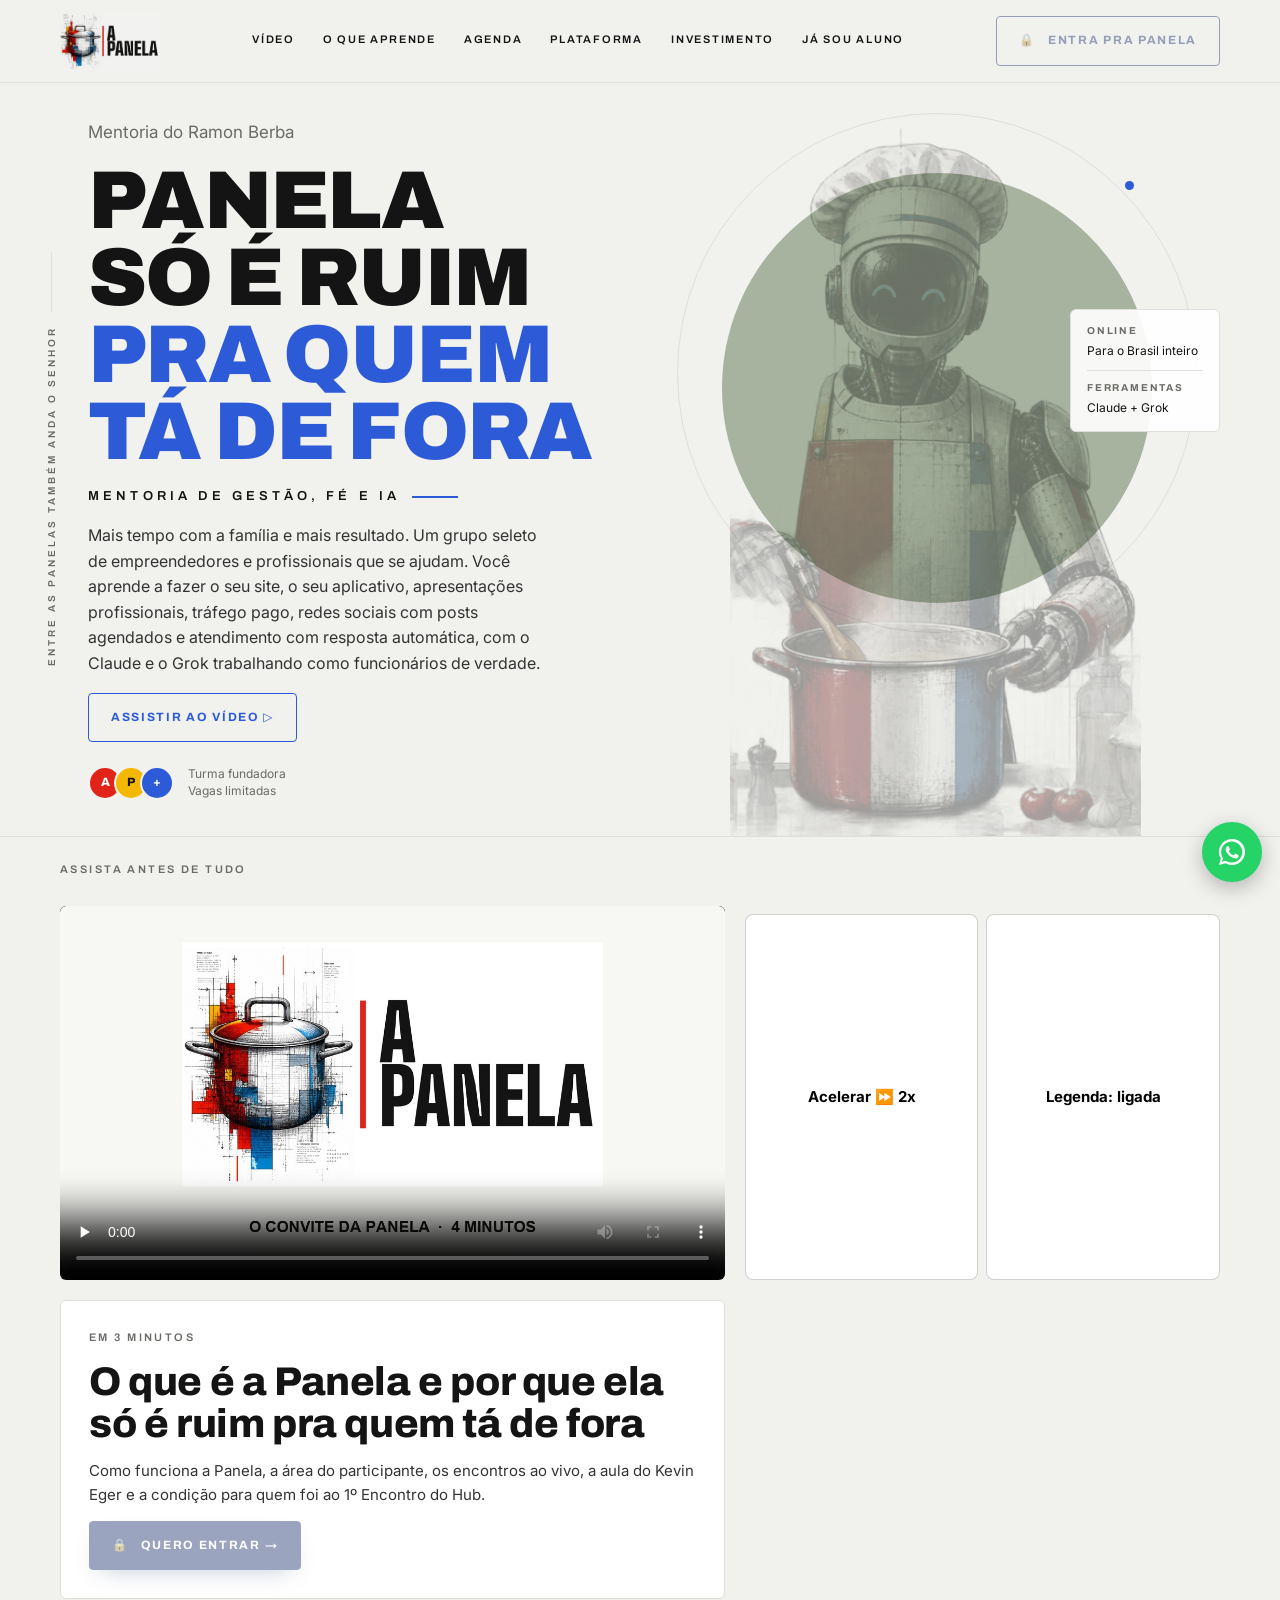
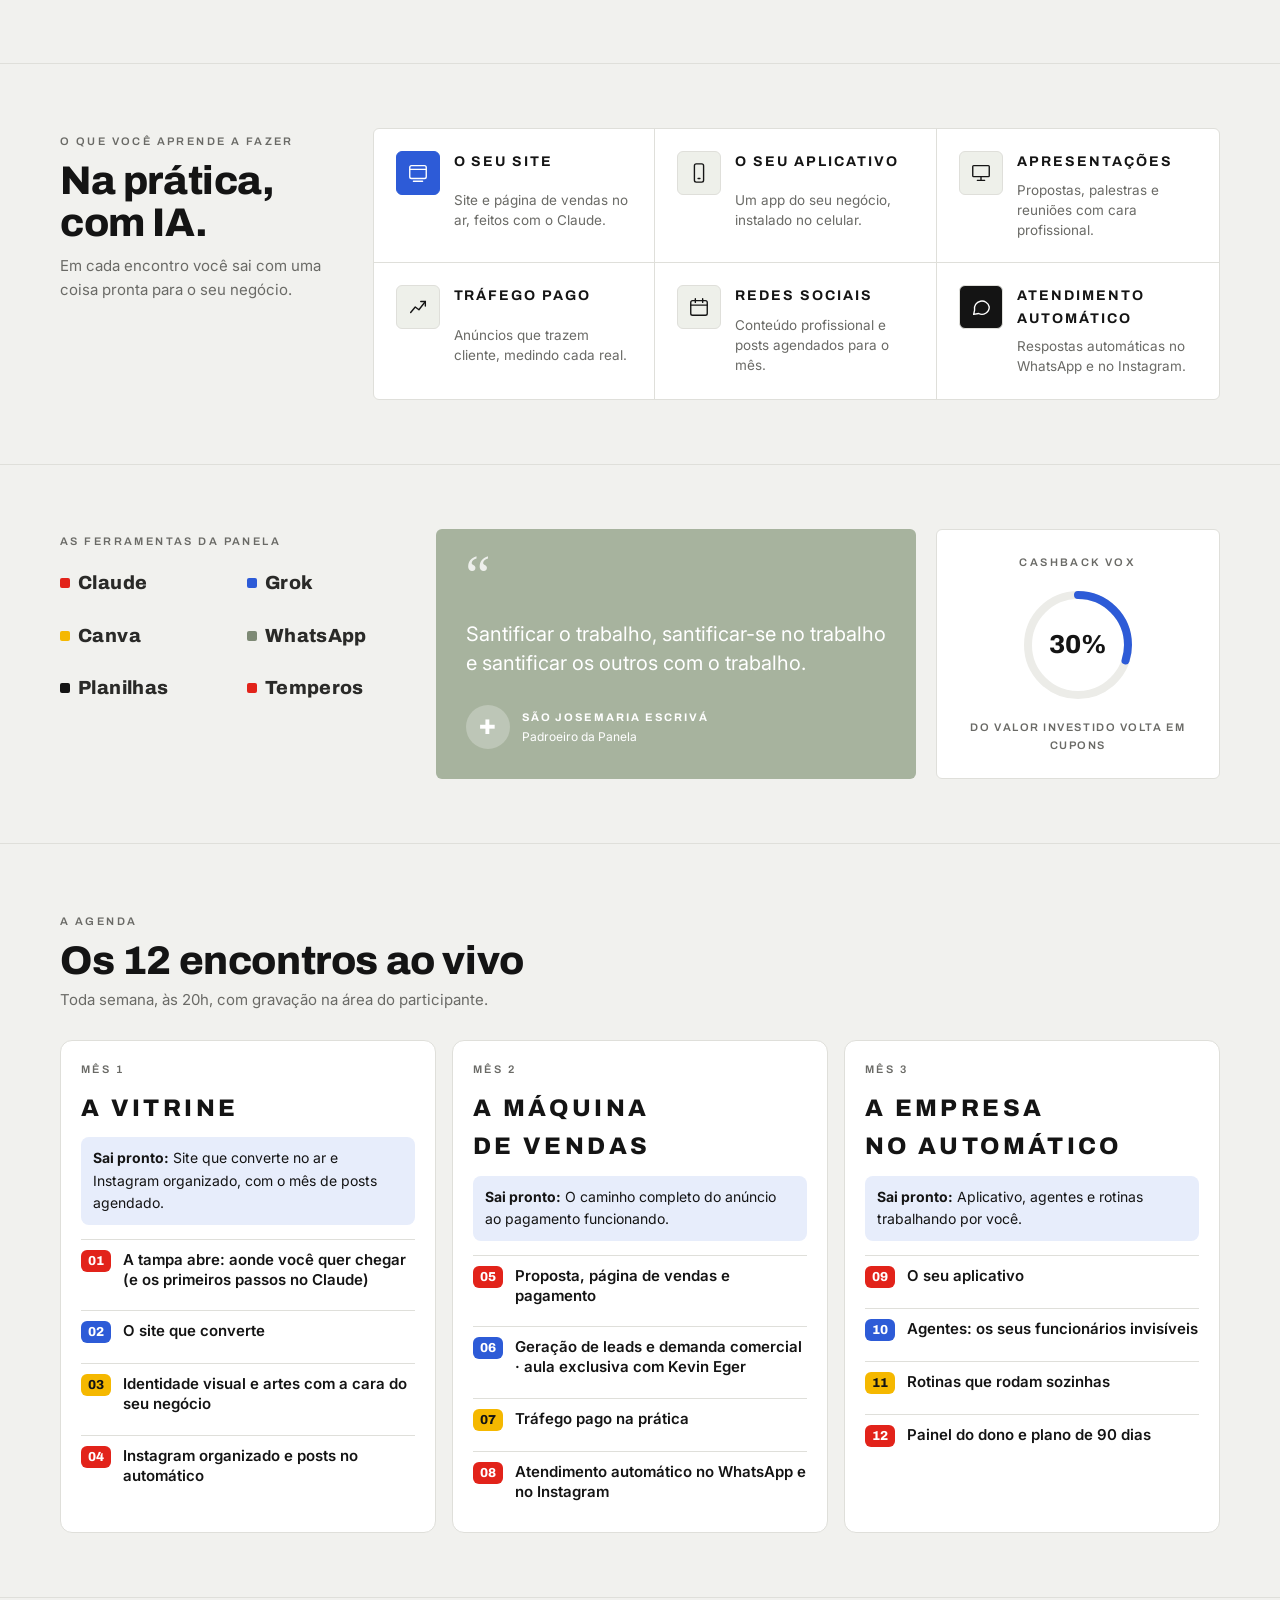
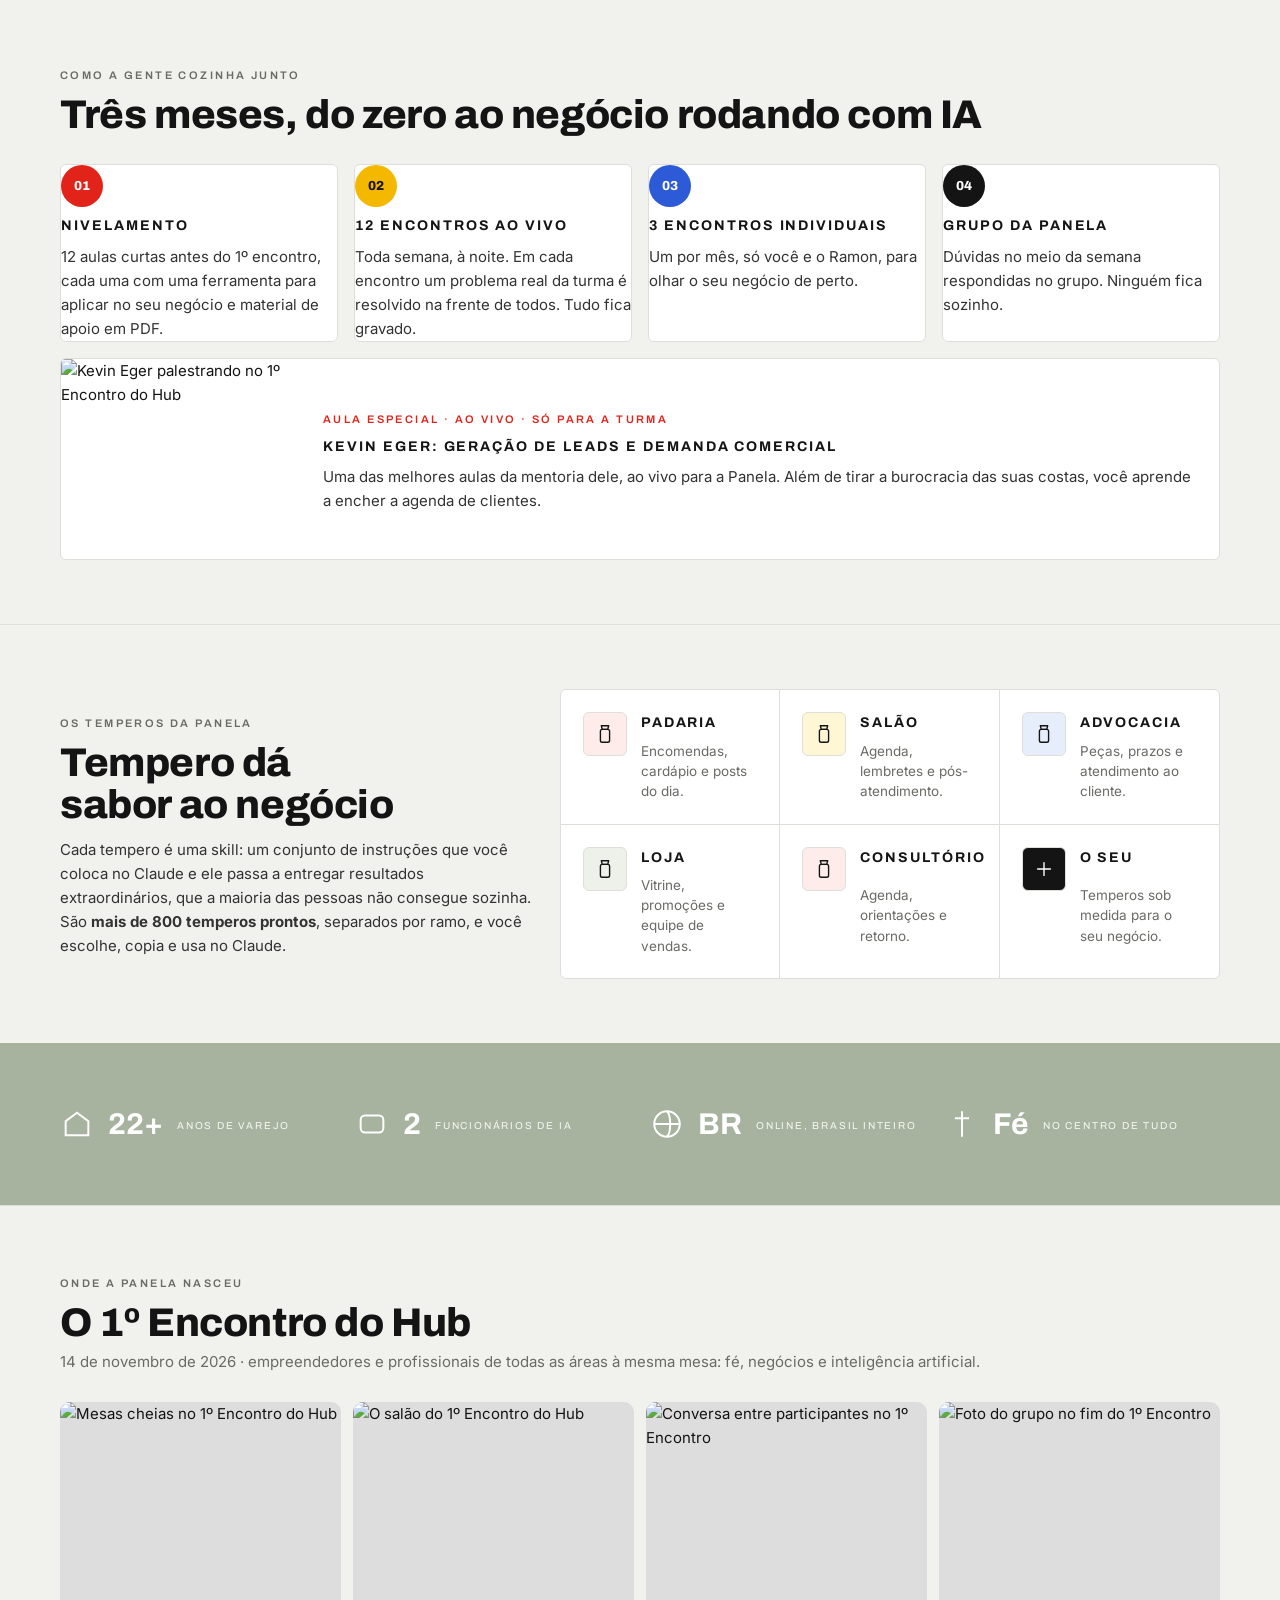
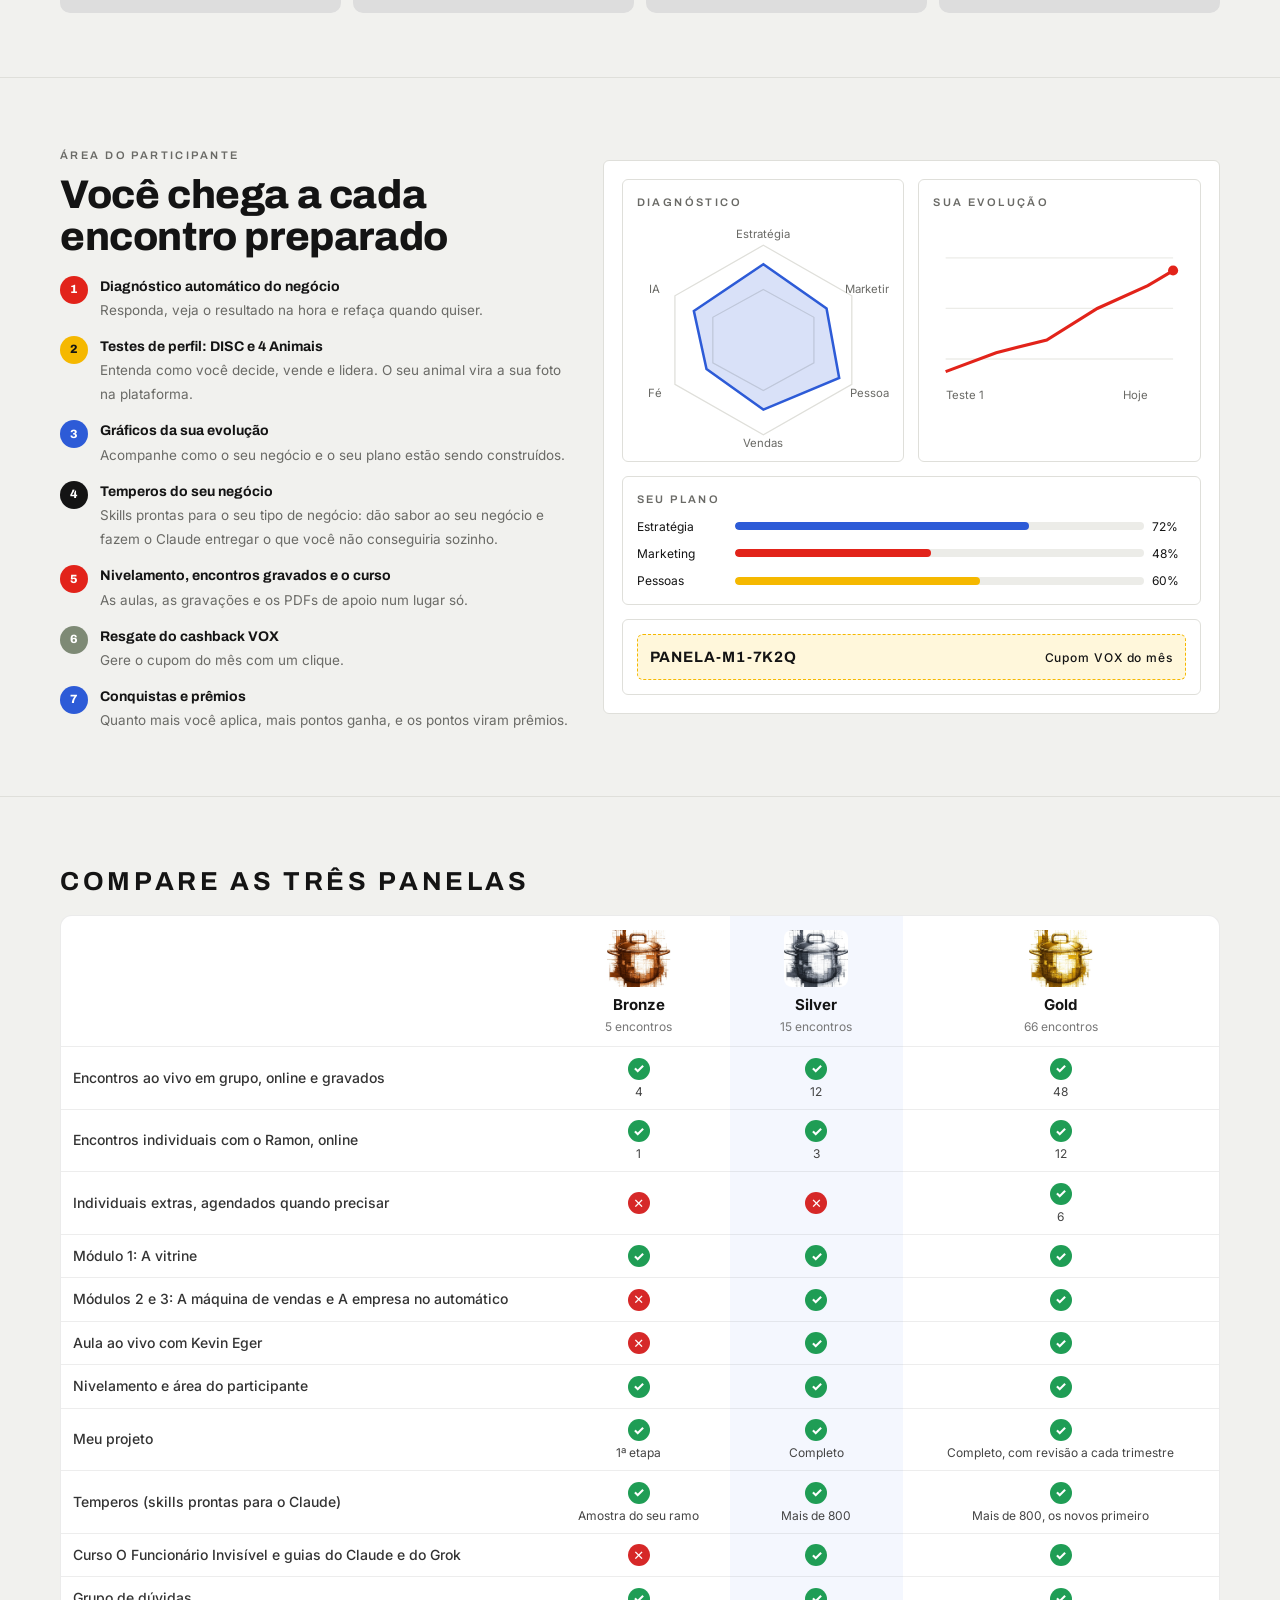
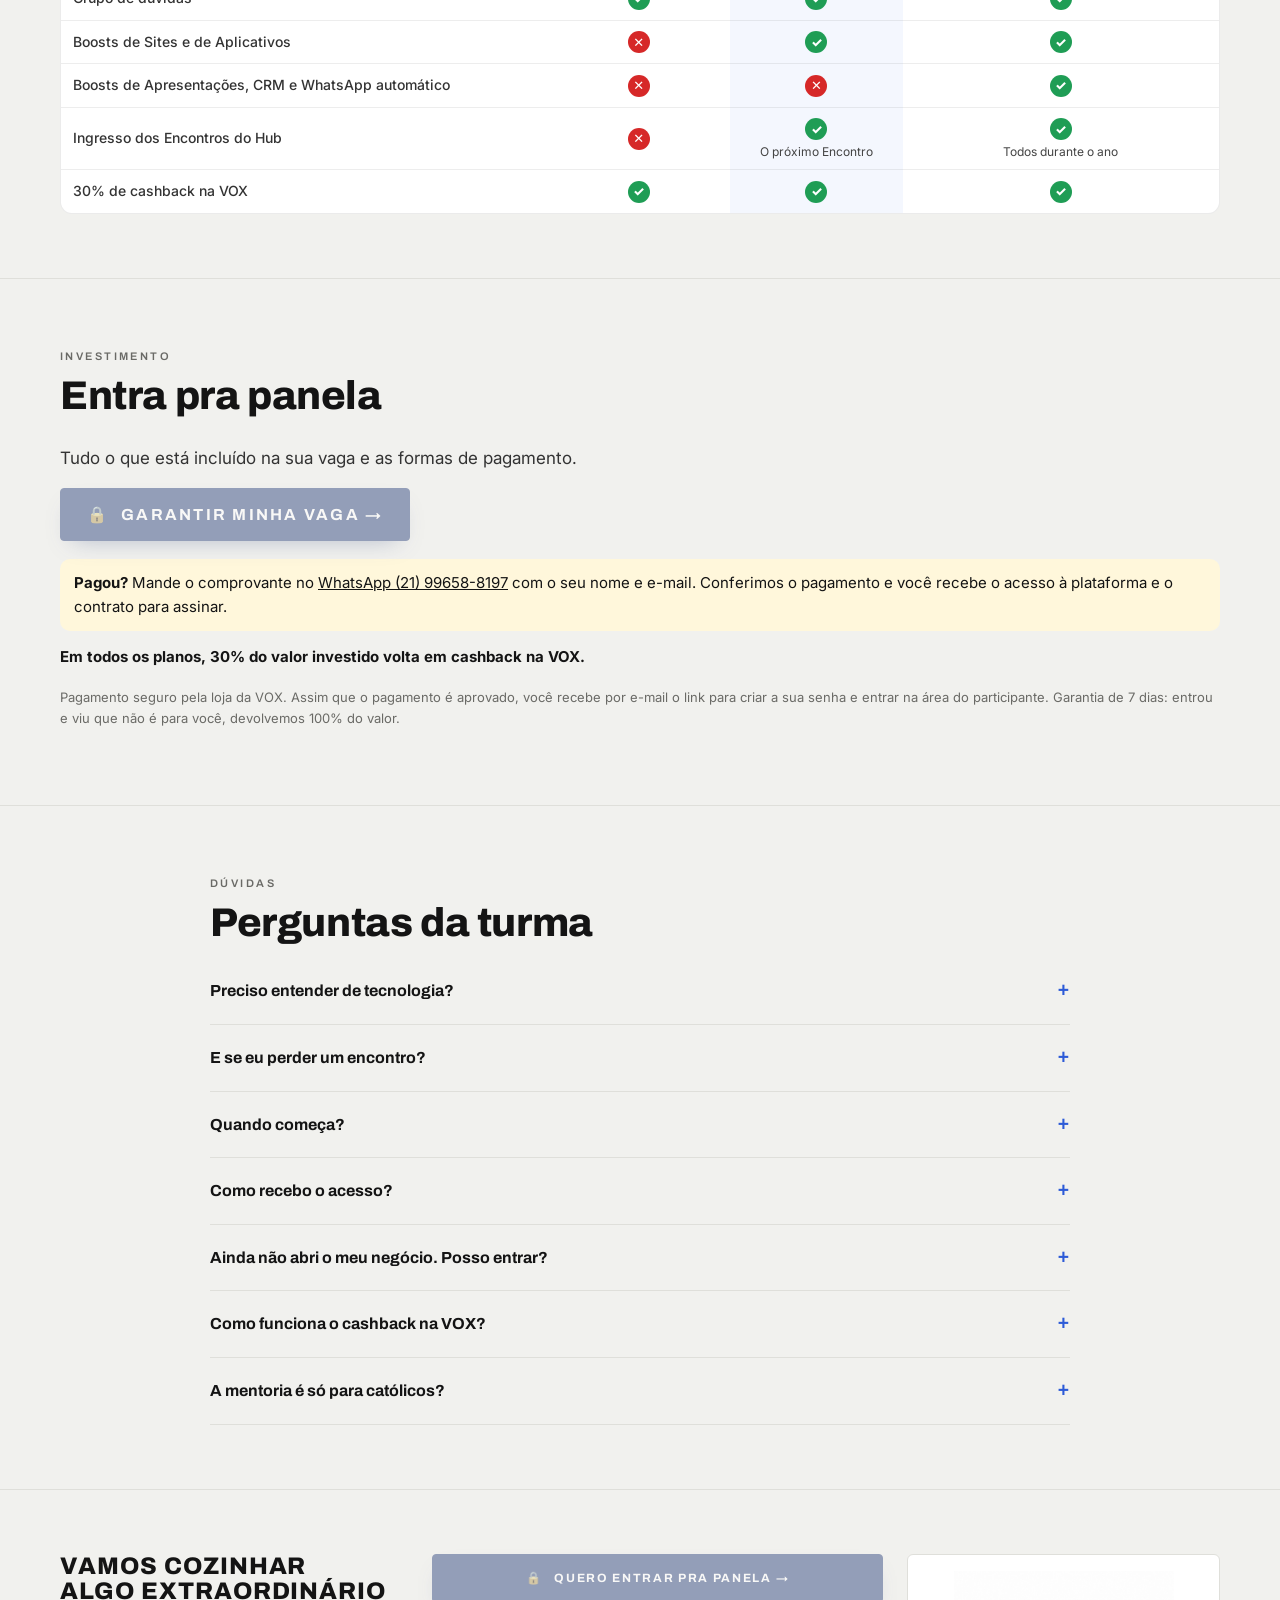
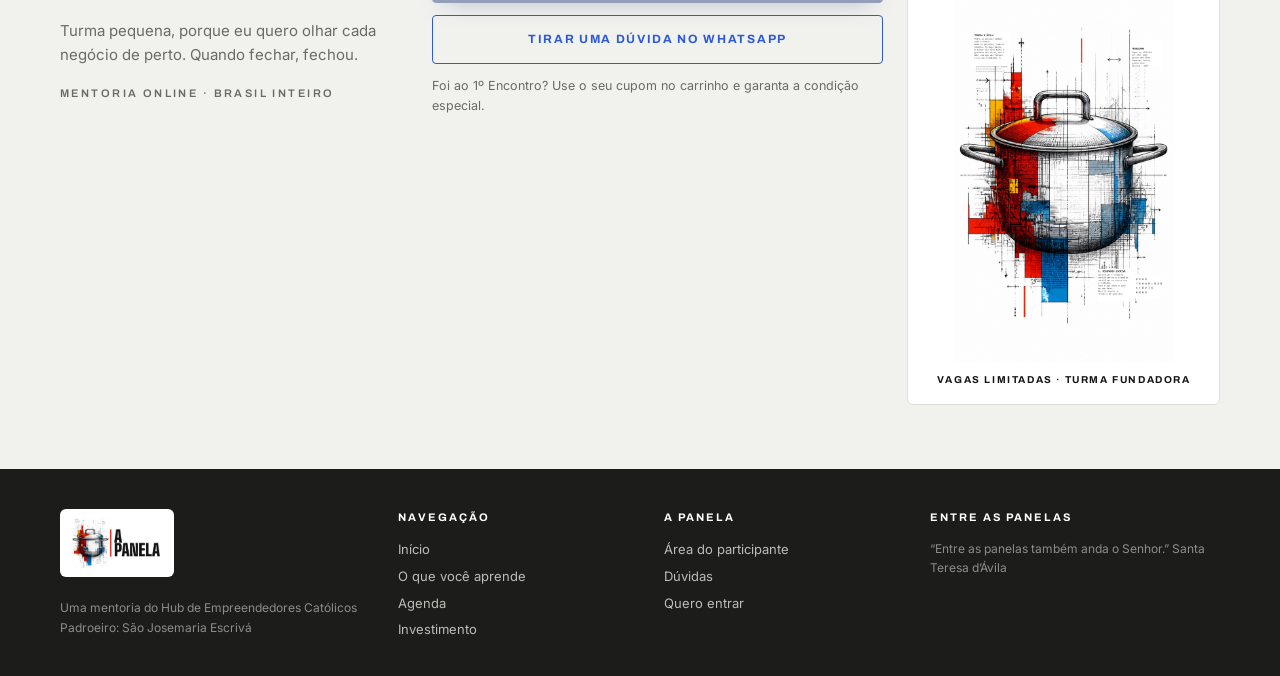
==== commit 05ba3878: "Area do participante da Panela" ====
--- a/index.html
+++ b/index.html
@@ -319,7 +319,7 @@
 .plano .upgrade{margin:0;font-size:13.5px;padding:10px 12px;border-radius:8px;background:#FFF7DB}
 .plano .btn{margin-top:auto;justify-content:center}
 .plano.destaque::before{content:none}
-.plano .plano-logo{display:block;width:100%;aspect-ratio:620/550;object-fit:cover;border-radius:10px;background:#fff;margin:0 0 12px}.comparar{margin:0}.comparar h3{margin:0 0 12px;font-family:var(--display);font-size:clamp(20px,2.2vw,26px)}.tab-wrap{overflow-x:auto;border-radius:12px;border:1px solid rgba(0,0,0,.08);background:#fff}.tab-cmp{width:100%;border-collapse:collapse;font-size:14px;min-width:560px}.tab-cmp th,.tab-cmp td{padding:10px 12px;border-top:1px solid rgba(0,0,0,.07);text-align:center;vertical-align:middle}.tab-cmp thead th{border-top:0;padding-top:14px;font-weight:700}.tab-cmp thead img{display:block;width:64px;height:57px;object-fit:cover;border-radius:8px;margin:0 auto 6px}.tab-cmp thead span{display:block;font-size:15px}.tab-cmp thead small{display:block;font-weight:400;color:#777;font-size:12px}.tab-cmp tbody th{text-align:left;font-weight:500;color:#333;width:42%}.tab-cmp .dest{background:rgba(37,99,235,.05)}.tab-cmp i{display:inline-grid;place-items:center;width:22px;height:22px;border-radius:50%;font-style:normal;font-weight:800;font-size:13px;color:#fff;line-height:1}.tab-cmp i.ok{background:#1f9d55}.tab-cmp i.no{background:#d62828}.tab-cmp td small{display:block;margin-top:4px;font-size:12px;color:#444;line-height:1.25}@media(max-width:640px){.tab-cmp{font-size:12px;min-width:0;table-layout:fixed}.tab-cmp tbody th{width:37%;font-size:12px}.tab-cmp th,.tab-cmp td{padding:7px 3px}.tab-cmp tbody th{padding-left:9px}.tab-cmp thead img{width:40px;height:36px}.tab-cmp thead span{font-size:13px}.tab-cmp thead small{font-size:10.5px}.tab-cmp i{width:20px;height:20px;font-size:12px}.tab-cmp td small{font-size:10.5px}}.plano .btn-pix{margin-top:8px;justify-content:center;width:100%;cursor:pointer;font:inherit;background:transparent}.plano.escuro .btn-pix{color:var(--amarelo);border-color:var(--amarelo)}.pix-fundo{position:fixed;inset:0;background:rgba(0,0,0,.55);display:none;align-items:center;justify-content:center;z-index:999;padding:16px}.pix-fundo.aberto{display:flex}.pix-caixa{background:#fff;color:#111;border-radius:14px;max-width:420px;width:100%;max-height:92vh;overflow:auto;padding:20px;text-align:center;position:relative}.pix-caixa h3{margin:0 0 4px;font-size:20px}.pix-caixa .pix-valor{font-size:28px;font-weight:800;margin:4px 0 10px}.pix-caixa #pix-qr{display:flex;justify-content:center;margin:8px 0 12px}.pix-caixa textarea{width:100%;height:88px;font:12px/1.35 monospace;border:1px solid #ccc;border-radius:8px;padding:8px;resize:none}.pix-caixa .btn{width:100%;justify-content:center;margin-top:8px;cursor:pointer;font:inherit}.pix-fechar{position:absolute;top:8px;right:12px;border:0;background:none;font-size:26px;cursor:pointer;color:#555}.pix-caixa small{display:block;color:#666;margin-top:10px;line-height:1.4}.pos-pagto{margin:18px 0 0;padding:12px 14px;border-radius:10px;background:#FFF7DB;font-size:15px}.vid-barra{display:flex;gap:8px;margin:8px 0 0;flex-wrap:wrap}.vid-barra button{flex:1;min-width:130px;padding:10px 12px;border-radius:8px;border:1px solid rgba(0,0,0,.18);background:#fff;font:inherit;font-weight:700;cursor:pointer}.vid-barra button[aria-pressed="true"]#vid-vel{background:var(--azul);color:#fff;border-color:var(--azul)}video::cue{background:rgba(0,0,0,.72);color:#fff;font-size:.95em;line-height:1.3}html:not(.liberado) #planos .valor,html:not(.liberado) #planos .mes,html:not(.liberado) #planos .pix,html:not(.liberado) #planos .so-hub p,html:not(.liberado) #planos .btn-pix{filter:blur(8px);user-select:none;pointer-events:none}.aviso-preco{display:none}html:not(.liberado) .aviso-preco{display:block;width:100%;margin:4px 0 10px;padding:10px 12px;border-radius:8px;border:1px dashed var(--azul);background:#EEF3FF;color:var(--azul);font:inherit;font-weight:700;font-size:14px;cursor:pointer;text-align:center}.plano.escuro .aviso-preco{background:rgba(255,255,255,.08);color:var(--amarelo);border-color:var(--amarelo)}.plano .selo{position:absolute;top:-12px;left:22px;background:var(--azul);color:#fff;font-family:var(--display);font-size:10px;font-weight:700;letter-spacing:.14em;text-transform:uppercase;padding:4px 10px;border-radius:3px}
+.plano .plano-logo{display:block;width:100%;aspect-ratio:620/550;object-fit:cover;border-radius:10px;background:#fff;margin:0 0 12px}.comparar{margin:0}.comparar h3{margin:0 0 12px;font-family:var(--display);font-size:clamp(20px,2.2vw,26px)}.tab-wrap{overflow-x:auto;border-radius:12px;border:1px solid rgba(0,0,0,.08);background:#fff}.tab-cmp{width:100%;border-collapse:collapse;font-size:14px;min-width:560px}.tab-cmp th,.tab-cmp td{padding:10px 12px;border-top:1px solid rgba(0,0,0,.07);text-align:center;vertical-align:middle}.tab-cmp thead th{border-top:0;padding-top:14px;font-weight:700}.tab-cmp thead img{display:block;width:64px;height:57px;object-fit:cover;border-radius:8px;margin:0 auto 6px}.tab-cmp thead span{display:block;font-size:15px}.tab-cmp thead small{display:block;font-weight:400;color:#777;font-size:12px}.tab-cmp tbody th{text-align:left;font-weight:500;color:#333;width:42%}.tab-cmp .dest{background:rgba(37,99,235,.05)}.tab-cmp i{display:inline-grid;place-items:center;width:22px;height:22px;border-radius:50%;font-style:normal;font-weight:800;font-size:13px;color:#fff;line-height:1}.tab-cmp i.ok{background:#1f9d55}.tab-cmp i.no{background:#d62828}.tab-cmp td small{display:block;margin-top:4px;font-size:12px;color:#444;line-height:1.25}@media(max-width:640px){.tab-cmp{font-size:12px;min-width:0;table-layout:fixed}.tab-cmp tbody th{width:37%;font-size:12px}.tab-cmp th,.tab-cmp td{padding:7px 3px}.tab-cmp tbody th{padding-left:9px}.tab-cmp thead img{width:40px;height:36px}.tab-cmp thead span{font-size:13px}.tab-cmp thead small{font-size:10.5px}.tab-cmp i{width:20px;height:20px;font-size:12px}.tab-cmp td small{font-size:10.5px}}.plano .btn-pix{margin-top:8px;justify-content:center;width:100%;cursor:pointer;font:inherit;background:transparent}.plano.escuro .btn-pix{color:var(--amarelo);border-color:var(--amarelo)}.pix-fundo{position:fixed;inset:0;background:rgba(0,0,0,.55);display:none;align-items:center;justify-content:center;z-index:999;padding:16px}.pix-fundo.aberto{display:flex}.pix-caixa{background:#fff;color:#111;border-radius:14px;max-width:420px;width:100%;max-height:92vh;overflow:auto;padding:20px;text-align:center;position:relative}.pix-caixa h3{margin:0 0 4px;font-size:20px}.pix-caixa .pix-valor{font-size:28px;font-weight:800;margin:4px 0 10px}.pix-caixa #pix-qr{display:flex;justify-content:center;margin:8px 0 12px}.pix-caixa textarea{width:100%;height:88px;font:12px/1.35 monospace;border:1px solid #ccc;border-radius:8px;padding:8px;resize:none}.pix-caixa .btn{width:100%;justify-content:center;margin-top:8px;cursor:pointer;font:inherit}.pix-fechar{position:absolute;top:8px;right:12px;border:0;background:none;font-size:26px;cursor:pointer;color:#555}.pix-caixa small{display:block;color:#666;margin-top:10px;line-height:1.4}.pos-pagto{margin:18px 0 0;padding:12px 14px;border-radius:10px;background:#FFF7DB;font-size:15px}.vid-barra{display:flex;gap:8px;margin:8px 0 0;flex-wrap:wrap}.vid-barra button{flex:1;min-width:130px;padding:10px 12px;border-radius:8px;border:1px solid rgba(0,0,0,.18);background:#fff;font:inherit;font-weight:700;cursor:pointer}.vid-barra button[aria-pressed="true"]#vid-vel{background:var(--azul);color:#fff;border-color:var(--azul)}video::cue{background:rgba(0,0,0,.72);color:#fff;font-size:.95em;line-height:1.3}html:not(.liberado) #planos .valor,html:not(.liberado) #planos .mes,html:not(.liberado) #planos .pix,html:not(.liberado) #planos .so-hub p,html:not(.liberado) #planos .btn-pix{filter:blur(8px);user-select:none;pointer-events:none}.aviso-preco{display:none}html:not(.liberado) .aviso-preco{display:block;width:100%;margin:4px 0 10px;padding:10px 12px;border-radius:8px;border:1px dashed var(--azul);background:#EEF3FF;color:var(--azul);font:inherit;font-weight:700;font-size:14px;cursor:pointer;text-align:center}.plano.escuro .aviso-preco{background:rgba(255,255,255,.08);color:var(--amarelo);border-color:var(--amarelo)}html:not(.liberado) [data-ir-planos],html:not(.liberado) #btn-revelar{opacity:.55;filter:grayscale(.6)}html:not(.liberado) [data-ir-planos]::before,html:not(.liberado) #btn-revelar::before{content:"🔒 "}.plano .selo{position:absolute;top:-12px;left:22px;background:var(--azul);color:#fff;font-family:var(--display);font-size:10px;font-weight:700;letter-spacing:.14em;text-transform:uppercase;padding:4px 10px;border-radius:3px}
 #planos.hub .so-geral,#planos.geral .so-hub{display:none!important}
 .cashback{margin:14px 0 0;font-weight:700}
 html:not(.liberado) a[href*="usevox.com.br/produtos/a-panela-"]{opacity:.55;filter:grayscale(.6)}
@@ -330,7 +330,7 @@
   <div class="wrap">
     <a class="marca" href="#inicio"><img src="logo-h-web.jpg" alt="A Panela"></a>
     <nav aria-label="Seções"><a href="#video">Vídeo</a><a href="#frentes">O que aprende</a><a href="#caminho">Agenda</a><a href="#area">Plataforma</a><a href="#investimento">Investimento</a><a href="entrar/">Já sou aluno</a></nav>
-    <a class="btn contorno" href="#investimento">Entra pra panela</a>
+    <a class="btn contorno" href="#investimento" data-ir-planos>Entra pra panela</a>
   </div>
 </header>
 
@@ -360,7 +360,7 @@
       <div class="cab"><span class="rot">Assista antes de tudo</span></div>
       <div class="video">
         <div class="player"><video controls playsinline preload="none" poster="capa-video.jpg" aria-label="Vídeo: o convite da Panela"><source src="video/a-panela-convite.mp4" type="video/mp4"><track kind="captions" src="legendas.vtt" srclang="pt-BR" label="Português" default></video></div><div class="vid-barra"><button type="button" id="vid-vel" aria-pressed="false">Acelerar ⏩ 2x</button><button type="button" id="vid-leg" aria-pressed="true">Legenda: ligada</button></div>
-        <div class="card lado"><span class="rot">Em 3 minutos</span><h2>O que é a Panela e por que ela só é ruim pra quem tá de fora</h2><p>Como funciona a Panela, a área do participante, os encontros ao vivo, a aula do Kevin Eger e a condição para quem foi ao 1º Encontro do Hub.</p><a class="btn cheio" href="#investimento" style="align-self:start">Quero entrar &rarr;</a></div>
+        <div class="card lado"><span class="rot">Em 3 minutos</span><h2>O que é a Panela e por que ela só é ruim pra quem tá de fora</h2><p>Como funciona a Panela, a área do participante, os encontros ao vivo, a aula do Kevin Eger e a condição para quem foi ao 1º Encontro do Hub.</p><a class="btn cheio" href="#investimento" data-ir-planos style="align-self:start">Quero entrar &rarr;</a></div>
       </div>
     </div>
   </section>
@@ -507,14 +507,14 @@
   <section id="entrar">
     <div class="wrap contato">
       <div><h2>Vamos cozinhar algo extraordinário</h2><p style="color:var(--muted)">Turma pequena, porque eu quero olhar cada negócio de perto. Quando fechar, fechou.</p><p class="rot" style="margin-top:18px">Mentoria online · Brasil inteiro</p></div>
-      <div class="fim-acoes"><a class="btn cheio" href="https://usevox.com.br/produtos/a-panela-mentoria-de-ia-negocios-e-fe-turma-01-1ypi4/">Quero entrar pra panela &rarr;</a><a class="btn contorno" href="https://wa.me/5521996588197?text=Oi%2C%20Ramon%21%20Quero%20saber%20mais%20sobre%20a%20Panela." target="_blank" rel="noopener">Tirar uma dúvida no WhatsApp</a><small style="color:var(--muted)">Foi ao 1º Encontro? Use o seu cupom no carrinho e garanta a condição especial.</small></div>
+      <div class="fim-acoes"><a class="btn cheio" href="#investimento" data-ir-planos>Quero entrar pra panela &rarr;</a><a class="btn contorno" href="https://wa.me/5521996588197?text=Oi%2C%20Ramon%21%20Quero%20saber%20mais%20sobre%20a%20Panela." target="_blank" rel="noopener">Tirar uma dúvida no WhatsApp</a><small style="color:var(--muted)">Foi ao 1º Encontro? Use o seu cupom no carrinho e garanta a condição especial.</small></div>
       <div class="card box-panela"><img src="panela-logo-arte.jpg" alt=""><small>Vagas limitadas · turma fundadora</small></div>
     </div>
   </section>
 </main>
 
 <a class="zap" href="https://wa.me/5521996588197?text=Oi%2C%20Ramon%21%20Quero%20saber%20mais%20sobre%20a%20Panela." target="_blank" rel="noopener" aria-label="Falar com o Ramon no WhatsApp"><svg viewBox="0 0 32 32"><path d="M16 3a13 13 0 0 0-11.2 19.6L3 29l6.6-1.7A13 13 0 1 0 16 3zm0 23.6c-2 0-4-.5-5.7-1.6l-.4-.2-3.9 1 1-3.8-.3-.4A10.6 10.6 0 1 1 16 26.6zm5.8-7.9c-.3-.2-1.9-.9-2.2-1s-.5-.2-.7.2-.8 1-1 1.2-.4.2-.7.1a8.7 8.7 0 0 1-4.3-3.8c-.3-.6.3-.5 1-1.7.1-.2 0-.4 0-.5l-1-2.4c-.3-.6-.5-.5-.7-.5h-.6a1.2 1.2 0 0 0-.9.4 3.6 3.6 0 0 0-1.1 2.7 6.3 6.3 0 0 0 1.3 3.3 14.4 14.4 0 0 0 5.5 4.9c2 .9 2.8.9 3.9.8a3.3 3.3 0 0 0 2.1-1.5 2.7 2.7 0 0 0 .2-1.5c-.1-.2-.3-.3-.6-.4z"/></svg></a>
-<div class="barra-compra"><div><b>A Panela</b><small>Turma 01 · vagas limitadas</small></div><a class="btn cheio" href="https://usevox.com.br/produtos/a-panela-mentoria-de-ia-negocios-e-fe-turma-01-1ypi4/">Quero entrar</a></div>
+<div class="barra-compra"><div><b>A Panela</b><small>Turma 01 · vagas limitadas</small></div><a class="btn cheio" href="#investimento" data-ir-planos>Quero entrar</a></div>
 <footer>
   <div class="wrap">
     <div><span class="logo-rodape"><img src="logo-h-web.jpg" alt="A Panela"></span><small>Uma mentoria do Hub de Empreendedores Católicos<br>Padroeiro: São Josemaria Escrivá</small></div>
@@ -662,3 +662,19 @@
   });
 })();
 </script>
+<script>
+/* "Garantir minha vaga" só funciona depois do vídeo */
+document.addEventListener("click",function(e){
+  var b=e.target.closest&&e.target.closest("#btn-revelar");if(!b)return;
+  if(typeof videoVisto==="function"&&!videoVisto()&&!e.__liberado){e.preventDefault();e.stopImmediatePropagation();avisoVideo();}
+},true);
+/* botões gerais ("Quero entrar") levam aos planos, nunca direto ao pagamento */
+document.addEventListener("click",function(e){
+  var a=e.target.closest&&e.target.closest("[data-ir-planos]");if(!a)return;
+  e.preventDefault();
+  if(typeof videoVisto==="function"&&!videoVisto()){avisoVideo();return;}
+  var sec=document.getElementById("investimento"),pl=document.getElementById("planos"),q=document.getElementById("pergunta"),b=document.getElementById("btn-revelar");
+  if(pl&&pl.hidden&&q&&q.hidden&&b)b.click();
+  if(sec)sec.scrollIntoView({behavior:"smooth",block:"start"});
+});
+</script>
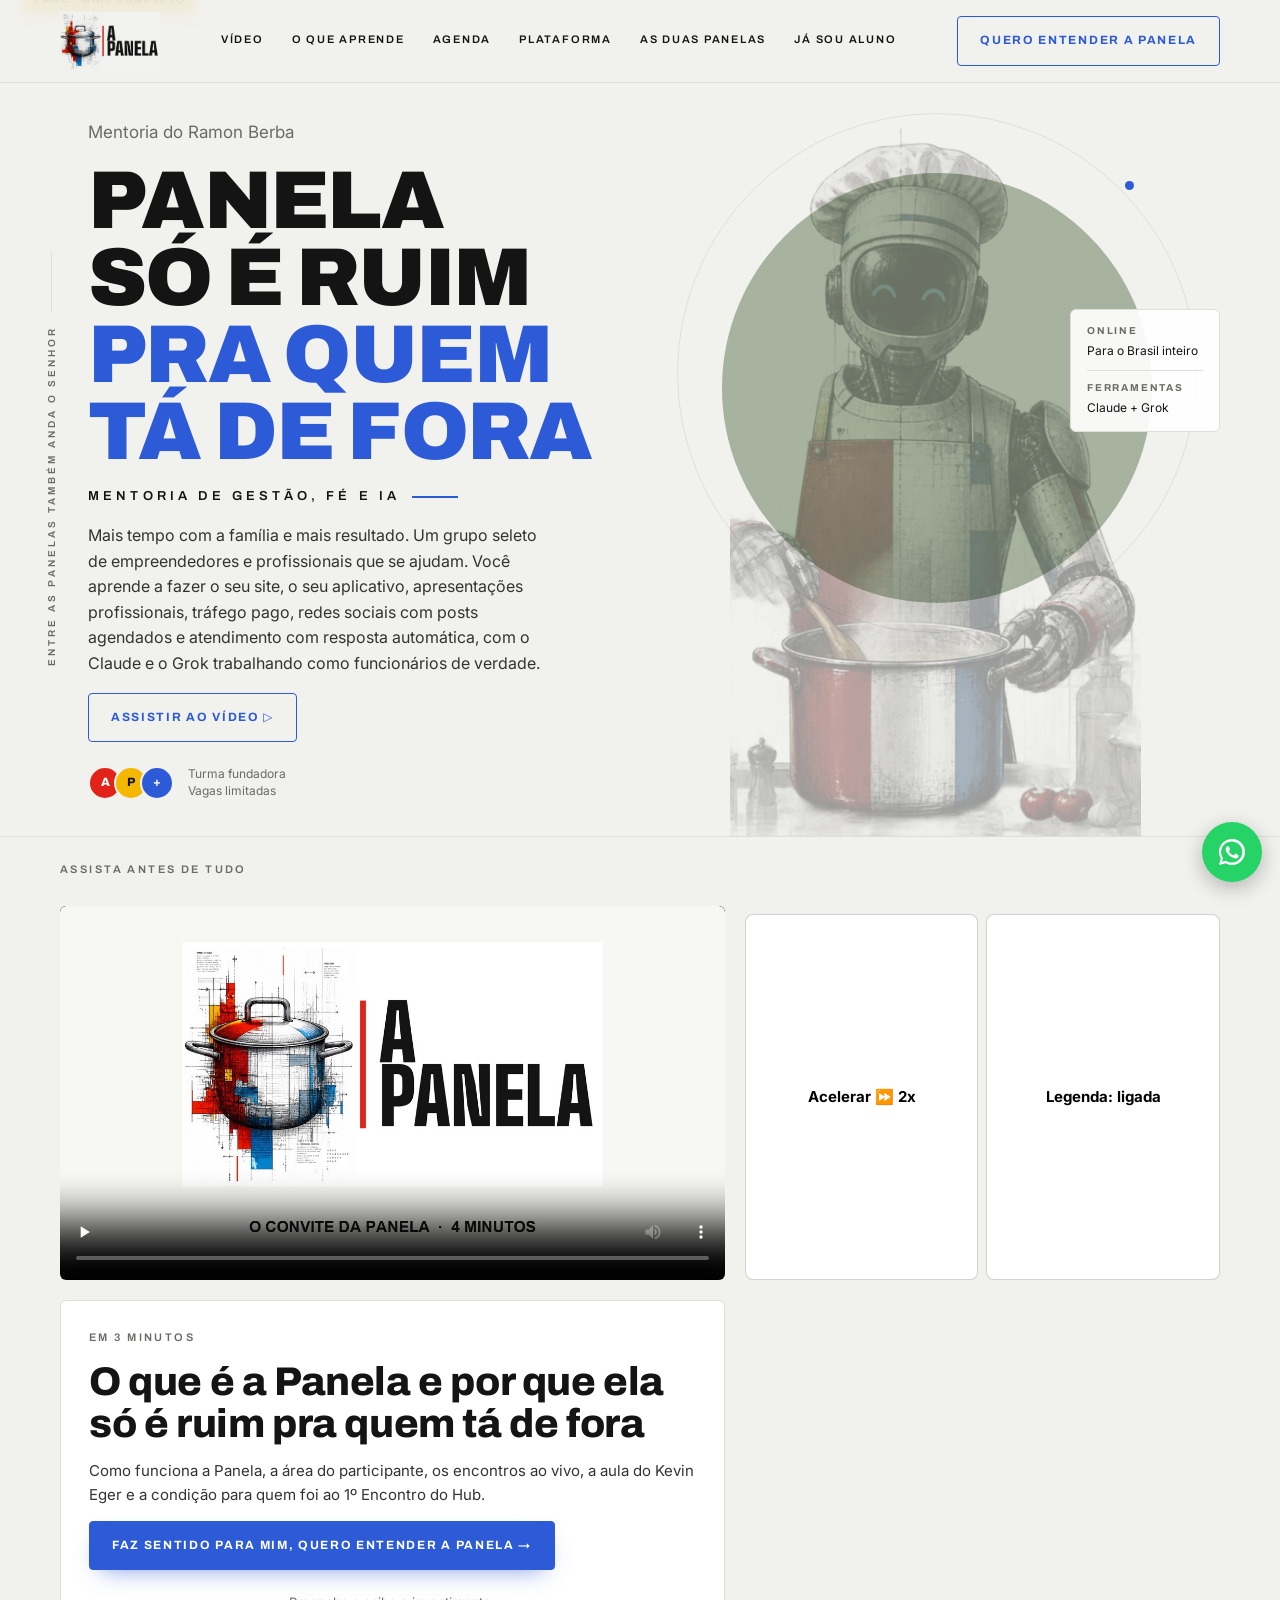
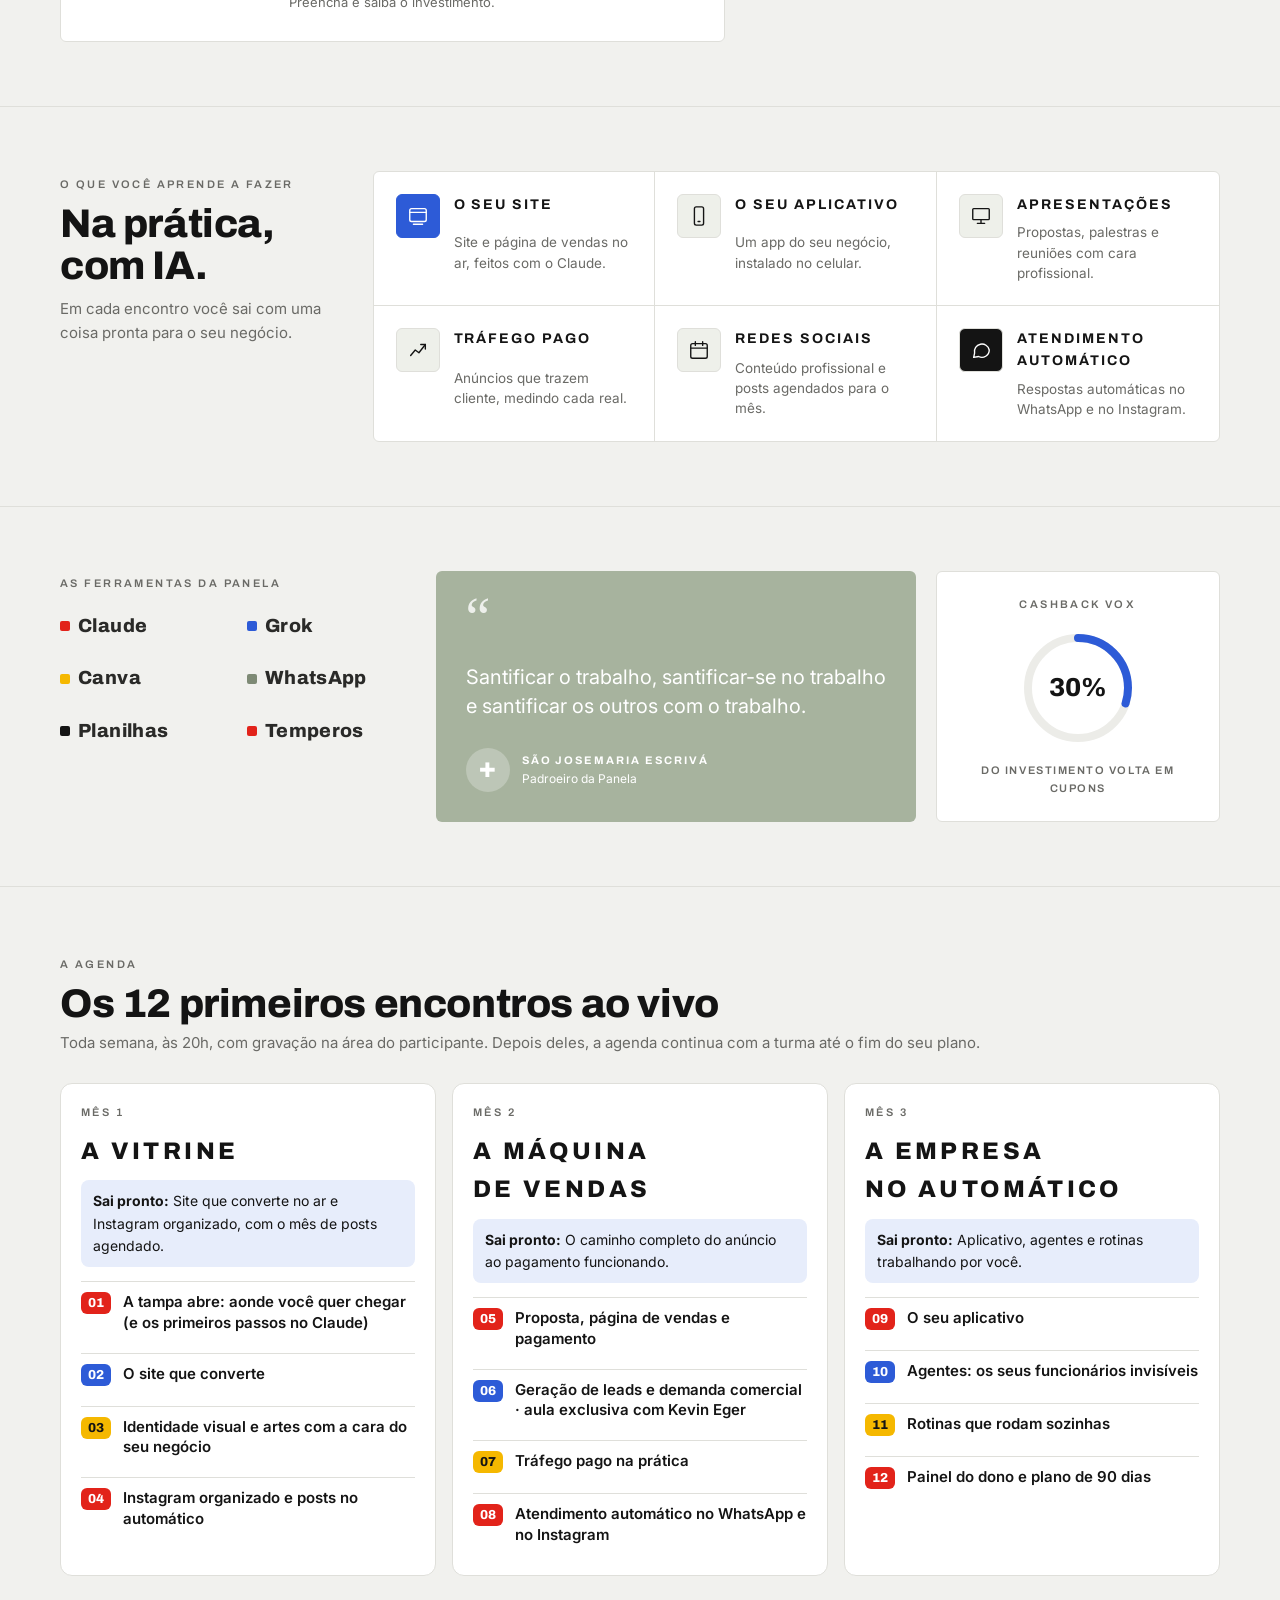
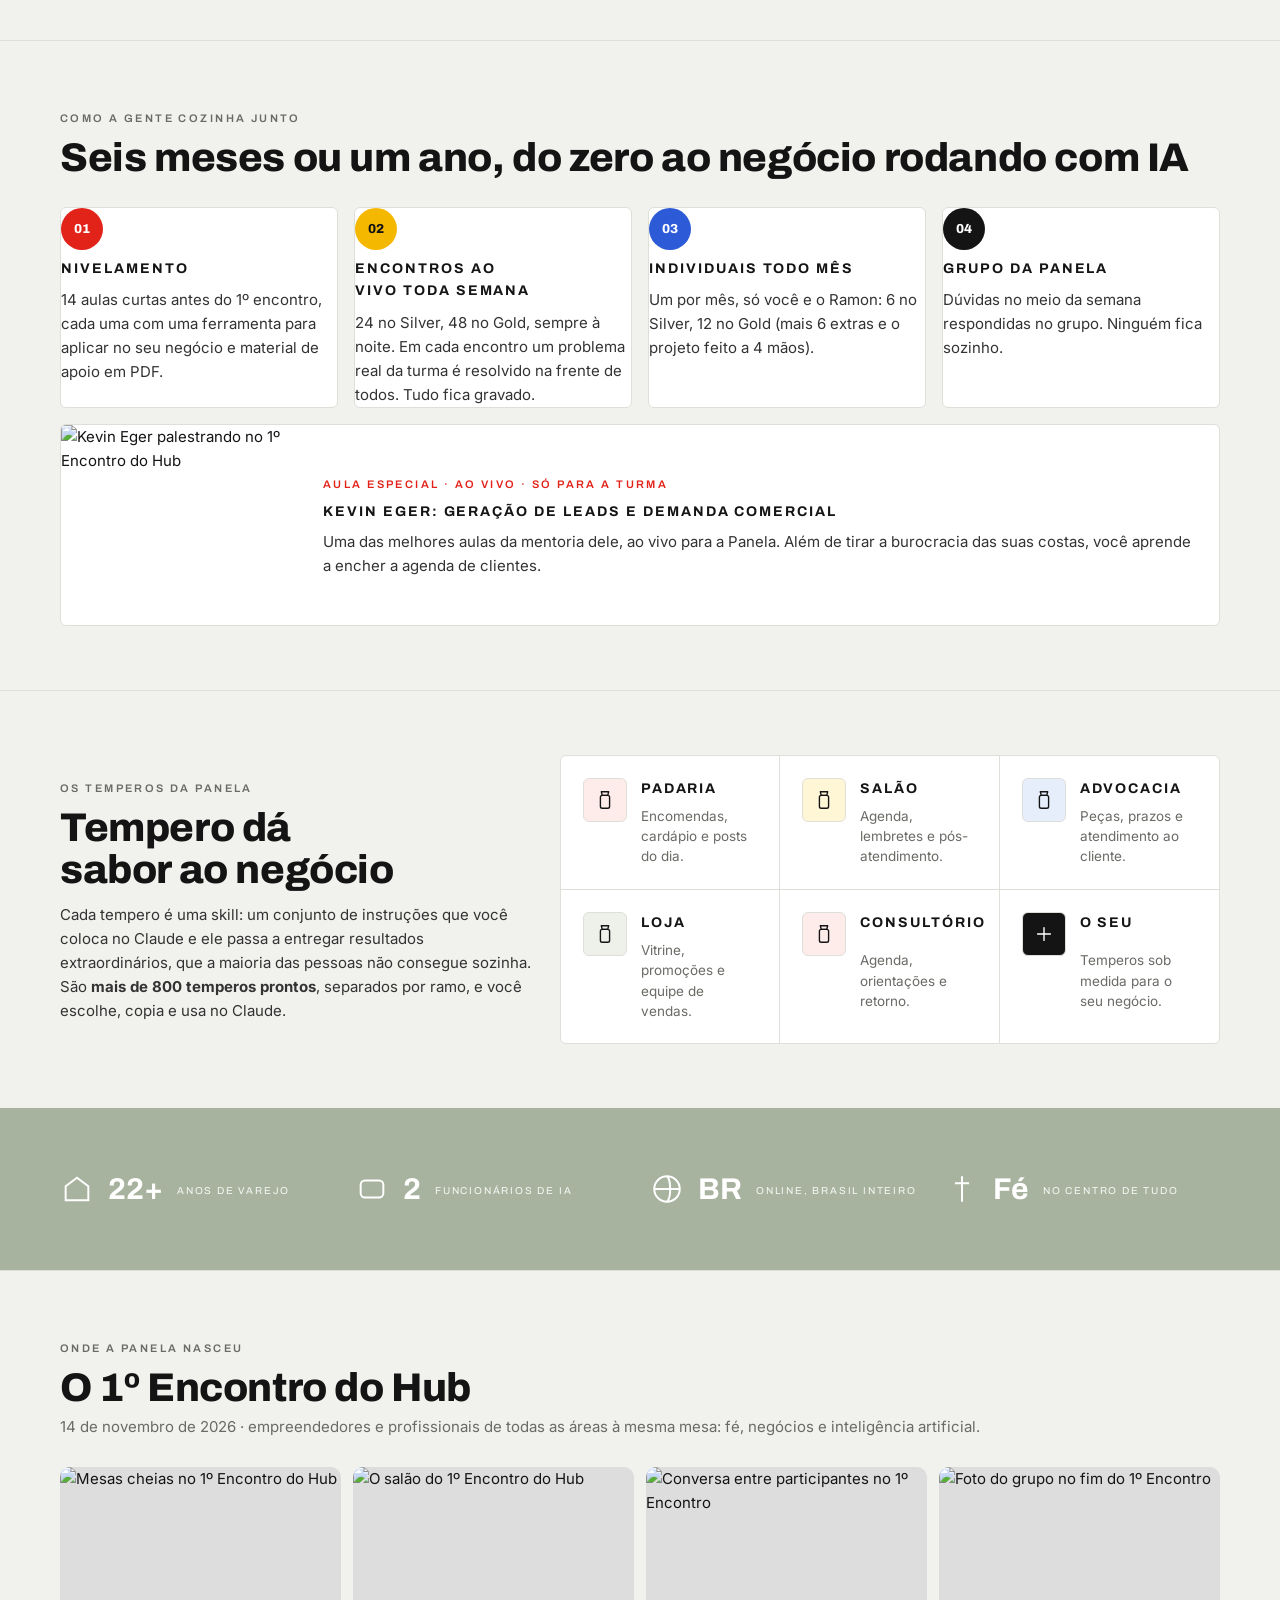
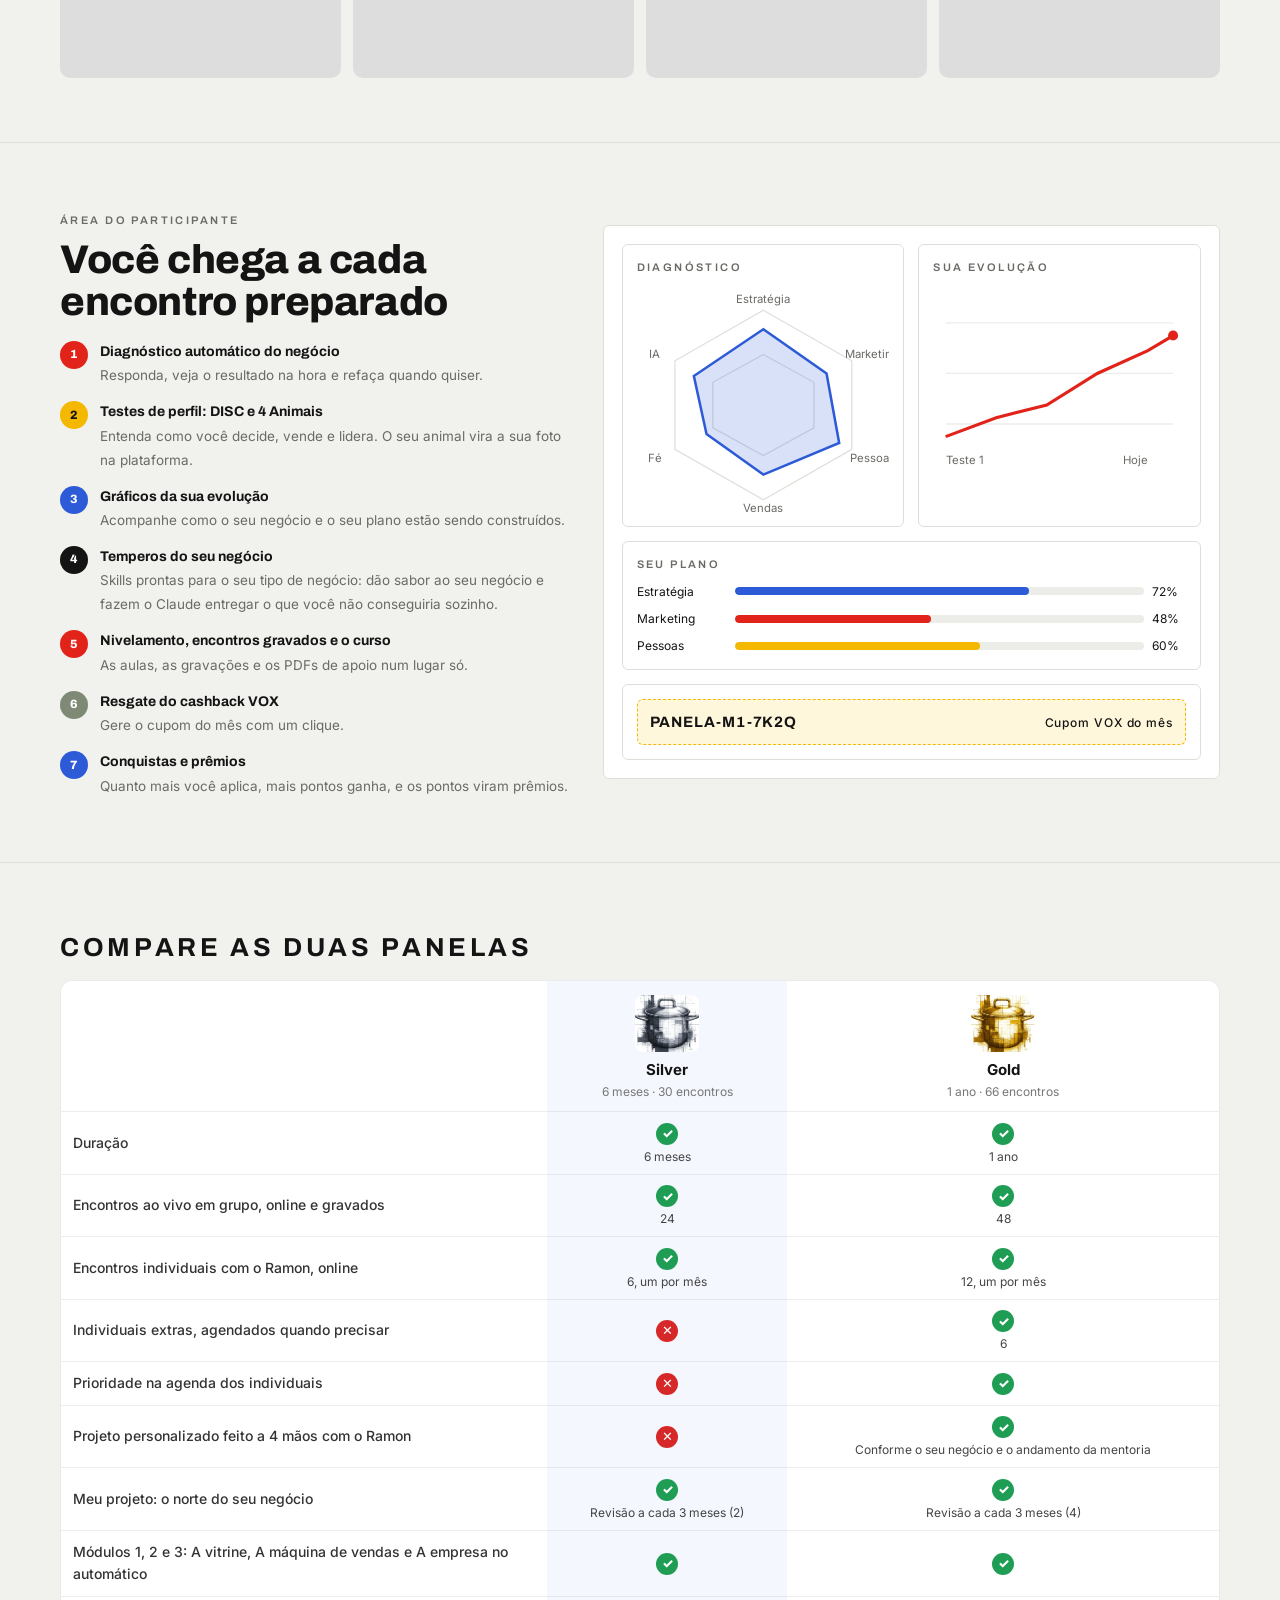
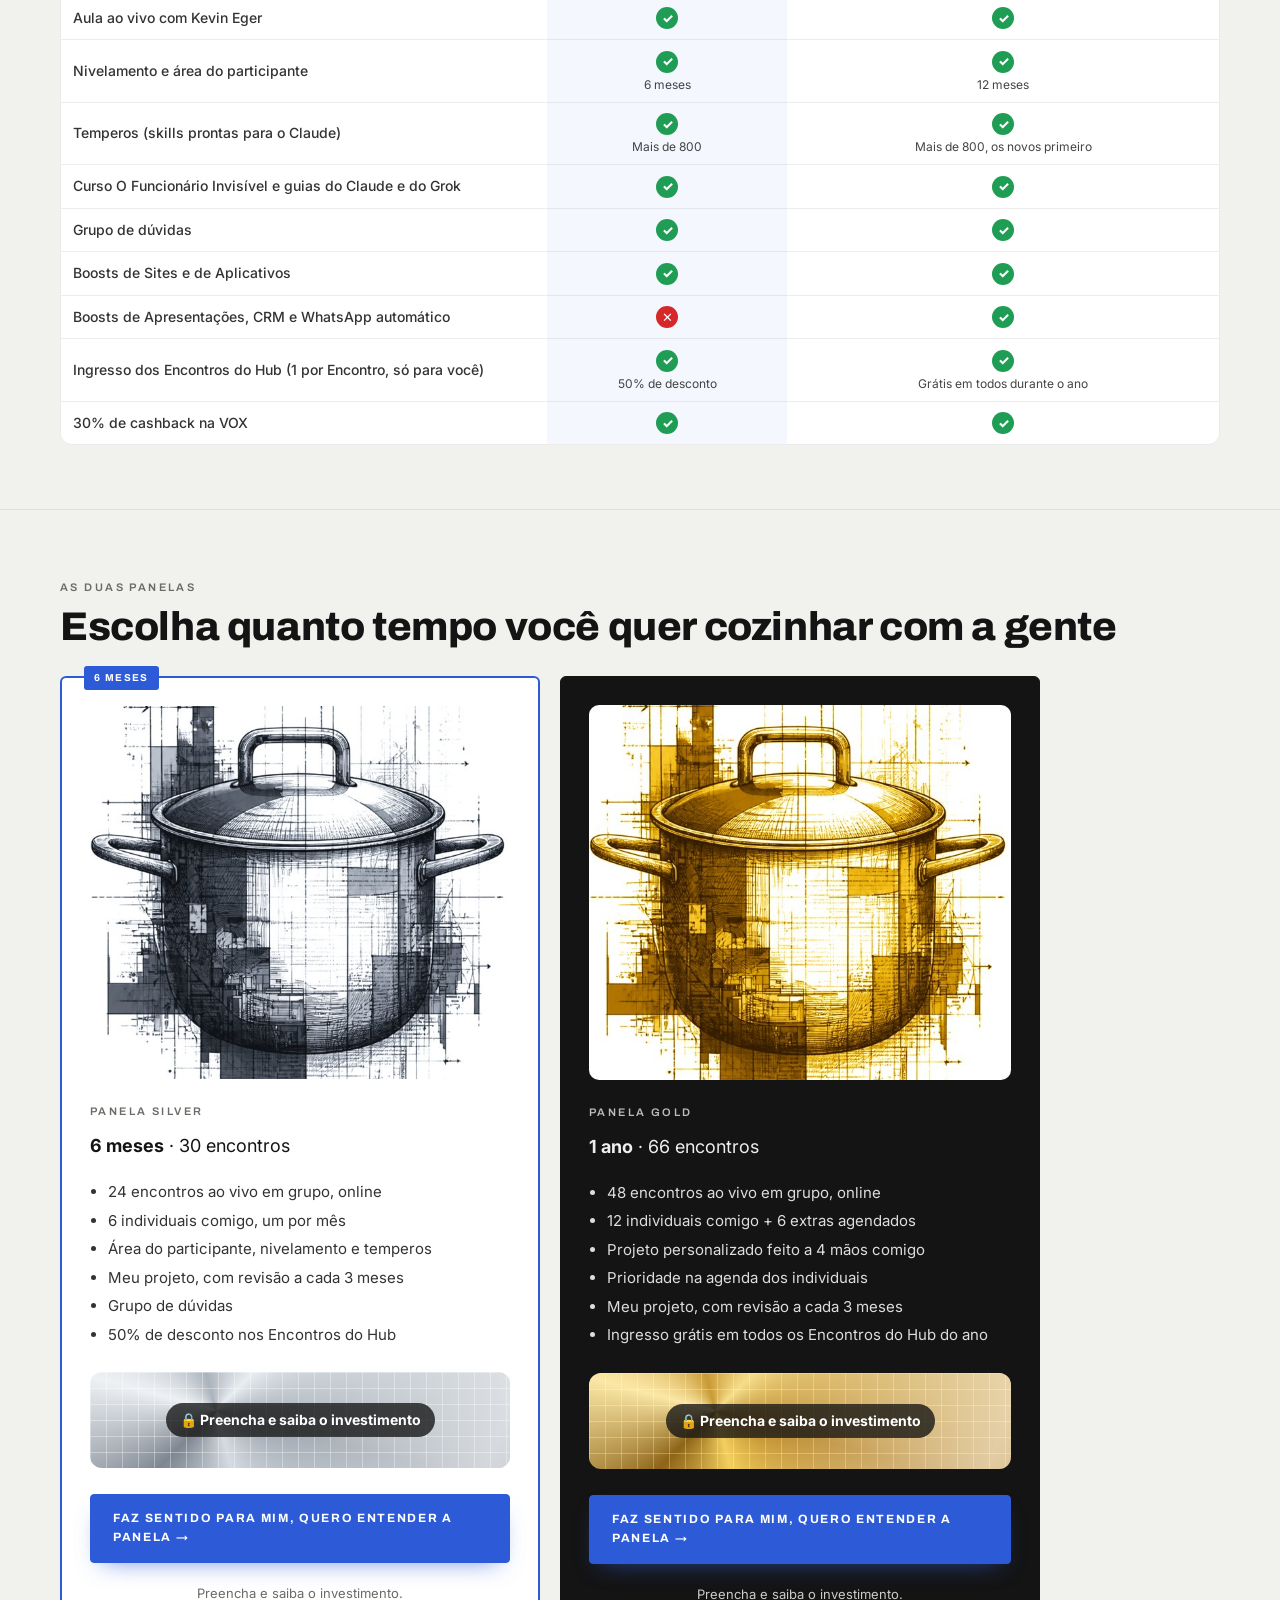
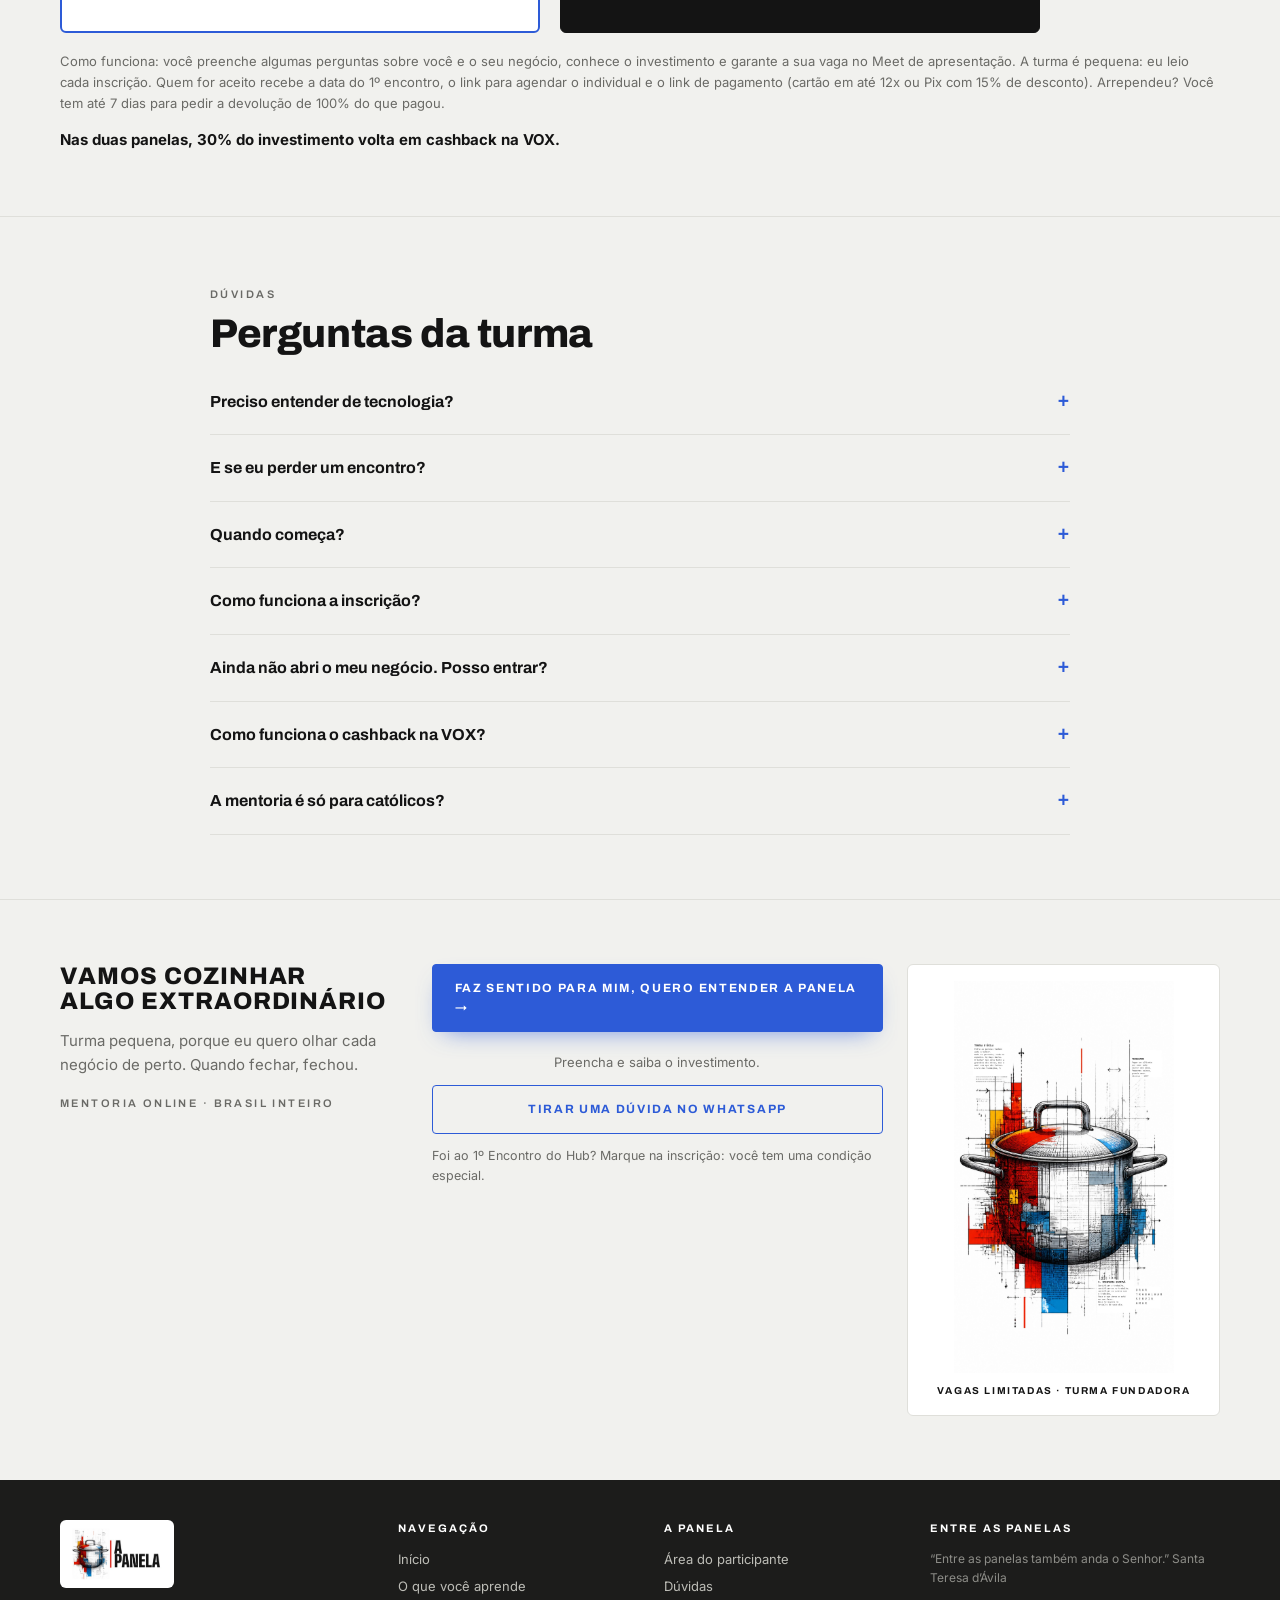
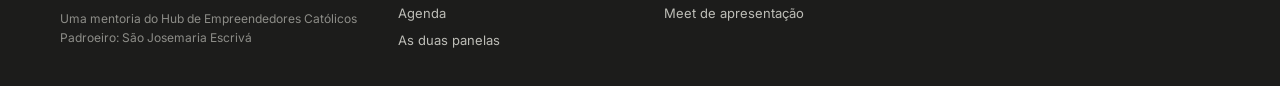
==== commit 9971e7f5: "Area do participante da Panela" ====
--- a/index.html
+++ b/index.html
@@ -329,8 +329,8 @@
 <header class="topo">
   <div class="wrap">
     <a class="marca" href="#inicio"><img src="logo-h-web.jpg" alt="A Panela"></a>
-    <nav aria-label="Seções"><a href="#video">Vídeo</a><a href="#frentes">O que aprende</a><a href="#caminho">Agenda</a><a href="#area">Plataforma</a><a href="#investimento">Investimento</a><a href="entrar/">Já sou aluno</a></nav>
-    <a class="btn contorno" href="#investimento" data-ir-planos>Entra pra panela</a>
+    <nav aria-label="Seções"><a href="#video">Vídeo</a><a href="#frentes">O que aprende</a><a href="#caminho">Agenda</a><a href="#area">Plataforma</a><a href="#investimento">As duas panelas</a><a href="entrar/">Já sou aluno</a></nav>
+    <a class="btn contorno" href="entender/">Quero entender a Panela</a>
   </div>
 </header>
 
@@ -360,7 +360,7 @@
       <div class="cab"><span class="rot">Assista antes de tudo</span></div>
       <div class="video">
         <div class="player"><video controls playsinline preload="none" poster="capa-video.jpg" aria-label="Vídeo: o convite da Panela"><source src="video/a-panela-convite.mp4" type="video/mp4"><track kind="captions" src="legendas.vtt" srclang="pt-BR" label="Português" default></video></div><div class="vid-barra"><button type="button" id="vid-vel" aria-pressed="false">Acelerar ⏩ 2x</button><button type="button" id="vid-leg" aria-pressed="true">Legenda: ligada</button></div>
-        <div class="card lado"><span class="rot">Em 3 minutos</span><h2>O que é a Panela e por que ela só é ruim pra quem tá de fora</h2><p>Como funciona a Panela, a área do participante, os encontros ao vivo, a aula do Kevin Eger e a condição para quem foi ao 1º Encontro do Hub.</p><a class="btn cheio" href="#investimento" data-ir-planos style="align-self:start">Quero entrar &rarr;</a></div>
+        <div class="card lado"><span class="rot">Em 3 minutos</span><h2>O que é a Panela e por que ela só é ruim pra quem tá de fora</h2><p>Como funciona a Panela, a área do participante, os encontros ao vivo, a aula do Kevin Eger e a condição para quem foi ao 1º Encontro do Hub.</p><a class="btn cheio" href="entender/" style="align-self:start">Faz sentido para mim, quero entender a Panela &rarr;</a><small class="ve-valor">Preencha e saiba o investimento.</small></div>
       </div>
     </div>
   </section>
@@ -386,13 +386,13 @@
       <div class="citacao"><span class="aspas">&ldquo;</span><q>Santificar o trabalho, santificar-se no trabalho e santificar os outros com o trabalho.</q><div class="quem"><span class="ponto">&#10010;</span><div><b>São Josemaria Escrivá</b>Padroeiro da Panela</div></div></div>
       <div class="card anelcard"><span class="rot">Cashback VOX</span>
         <svg viewBox="0 0 120 120"><circle cx="60" cy="60" r="50" fill="none" stroke="#ECECE8" stroke-width="8"/><circle cx="60" cy="60" r="50" fill="none" stroke="#2D5BD7" stroke-width="8" stroke-linecap="round" stroke-dasharray="94.2 314.2" transform="rotate(-90 60 60)"/><text x="60" y="68" text-anchor="middle" font-family="Archivo, sans-serif" font-weight="800" font-size="26" fill="#141414">30%</text></svg>
-        <small>Do valor investido volta em cupons</small></div>
+        <small>Do investimento volta em cupons</small></div>
     </div>
   </section>
 
   <section id="caminho" class="caminho">
     <div class="wrap">
-      <div class="cab"><div><span class="rot">A agenda</span><h2 style="margin-top:8px">Os 12 encontros ao vivo</h2><p style="color:var(--muted);margin:6px 0 0">Toda semana, às 20h, com gravação na área do participante.</p></div></div>
+      <div class="cab"><div><span class="rot">A agenda</span><h2 style="margin-top:8px">Os 12 primeiros encontros ao vivo</h2><p style="color:var(--muted);margin:6px 0 0">Toda semana, às 20h, com gravação na área do participante. Depois deles, a agenda continua com a turma até o fim do seu plano.</p></div></div>
       <div><div class="mods"><div class="mod"><span class="rot">Mês 1</span><h3>A vitrine</h3><p class="ent"><b>Sai pronto:</b> Site que converte no ar e Instagram organizado, com o mês de posts agendado.</p><ol class="agenda"><li><span>01</span>A tampa abre: aonde você quer chegar (e os primeiros passos no Claude)</li><li><span>02</span>O site que converte</li><li><span>03</span>Identidade visual e artes com a cara do seu negócio</li><li><span>04</span>Instagram organizado e posts no automático</li></ol></div><div class="mod"><span class="rot">Mês 2</span><h3>A máquina de vendas</h3><p class="ent"><b>Sai pronto:</b> O caminho completo do anúncio ao pagamento funcionando.</p><ol class="agenda"><li><span>05</span>Proposta, página de vendas e pagamento</li><li><span>06</span>Geração de leads e demanda comercial · aula exclusiva com Kevin Eger</li><li><span>07</span>Tráfego pago na prática</li><li><span>08</span>Atendimento automático no WhatsApp e no Instagram</li></ol></div><div class="mod"><span class="rot">Mês 3</span><h3>A empresa no automático</h3><p class="ent"><b>Sai pronto:</b> Aplicativo, agentes e rotinas trabalhando por você.</p><ol class="agenda"><li><span>09</span>O seu aplicativo</li><li><span>10</span>Agentes: os seus funcionários invisíveis</li><li><span>11</span>Rotinas que rodam sozinhas</li><li><span>12</span>Painel do dono e plano de 90 dias</li></ol></div></div></div>
     </div>
   </section>
@@ -400,11 +400,11 @@
 
   <section id="cozinha">
     <div class="wrap">
-      <div class="cab"><div><span class="rot">Como a gente cozinha junto</span><h2 style="margin-top:8px">Três meses, do zero ao negócio rodando com IA</h2></div></div>
+      <div class="cab"><div><span class="rot">Como a gente cozinha junto</span><h2 style="margin-top:8px">Seis meses ou um ano, do zero ao negócio rodando com IA</h2></div></div>
       <div class="cozinha">
-        <div class="card ck"><span class="num" style="background:var(--vermelho)">01</span><h3>Nivelamento</h3><p>12 aulas curtas antes do 1º encontro, cada uma com uma ferramenta para aplicar no seu negócio e material de apoio em PDF.</p></div>
-        <div class="card ck"><span class="num" style="background:var(--amarelo);color:var(--ink)">02</span><h3>12 encontros ao vivo</h3><p>Toda semana, à noite. Em cada encontro um problema real da turma é resolvido na frente de todos. Tudo fica gravado.</p></div>
-        <div class="card ck"><span class="num" style="background:var(--azul)">03</span><h3>3 encontros individuais</h3><p>Um por mês, só você e o Ramon, para olhar o seu negócio de perto.</p></div>
+        <div class="card ck"><span class="num" style="background:var(--vermelho)">01</span><h3>Nivelamento</h3><p>14 aulas curtas antes do 1º encontro, cada uma com uma ferramenta para aplicar no seu negócio e material de apoio em PDF.</p></div>
+        <div class="card ck"><span class="num" style="background:var(--amarelo);color:var(--ink)">02</span><h3>Encontros ao vivo toda semana</h3><p>24 no Silver, 48 no Gold, sempre à noite. Em cada encontro um problema real da turma é resolvido na frente de todos. Tudo fica gravado.</p></div>
+        <div class="card ck"><span class="num" style="background:var(--azul)">03</span><h3>Individuais todo mês</h3><p>Um por mês, só você e o Ramon: 6 no Silver, 12 no Gold (mais 6 extras e o projeto feito a 4 mãos).</p></div>
         <div class="card ck"><span class="num" style="background:var(--ink)">04</span><h3>Grupo da Panela</h3><p>Dúvidas no meio da semana respondidas no grupo. Ninguém fica sozinho.</p></div>
       </div>
       <div class="card kevin"><img src="https://hubdeempreendedores.usevox.com.br/midia/encontro-1/kevin-palestra.jpg" alt="Kevin Eger palestrando no 1º Encontro do Hub" loading="lazy"><div><span class="rot" style="color:var(--vermelho)">Aula especial · ao vivo · só para a turma</span><h3>Kevin Eger: geração de leads e demanda comercial</h3><p>Uma das melhores aulas da mentoria dele, ao vivo para a Panela. Além de tirar a burocracia das suas costas, você aprende a encher a agenda de clientes.</p></div></div>
@@ -469,25 +469,43 @@
   </section>
 
   <section id="comparar">
-    <div class="wrap"><div class="comparar"><h3>Compare as três panelas</h3><div class="tab-wrap"><table class="tab-cmp"><thead><tr><th></th><th><img src="plano-bronze.jpg" alt=""><span>Bronze</span><small>5 encontros</small></th><th class="dest"><img src="plano-prata.jpg" alt=""><span>Silver</span><small>15 encontros</small></th><th><img src="plano-ouro.jpg" alt=""><span>Gold</span><small>66 encontros</small></th></tr></thead><tbody><tr><th scope="row">Encontros ao vivo em grupo, online e gravados</th><td><i class="ok">✓</i><small>4</small></td><td class="dest"><i class="ok">✓</i><small>12</small></td><td><i class="ok">✓</i><small>48</small></td></tr><tr><th scope="row">Encontros individuais com o Ramon, online</th><td><i class="ok">✓</i><small>1</small></td><td class="dest"><i class="ok">✓</i><small>3</small></td><td><i class="ok">✓</i><small>12</small></td></tr><tr><th scope="row">Individuais extras, agendados quando precisar</th><td><i class="no">✕</i></td><td class="dest"><i class="no">✕</i></td><td><i class="ok">✓</i><small>6</small></td></tr><tr><th scope="row">Módulo 1: A vitrine</th><td><i class="ok">✓</i></td><td class="dest"><i class="ok">✓</i></td><td><i class="ok">✓</i></td></tr><tr><th scope="row">Módulos 2 e 3: A máquina de vendas e A empresa no automático</th><td><i class="no">✕</i></td><td class="dest"><i class="ok">✓</i></td><td><i class="ok">✓</i></td></tr><tr><th scope="row">Aula ao vivo com Kevin Eger</th><td><i class="no">✕</i></td><td class="dest"><i class="ok">✓</i></td><td><i class="ok">✓</i></td></tr><tr><th scope="row">Nivelamento e área do participante</th><td><i class="ok">✓</i></td><td class="dest"><i class="ok">✓</i></td><td><i class="ok">✓</i></td></tr><tr><th scope="row">Meu projeto</th><td><i class="ok">✓</i><small>1ª etapa</small></td><td class="dest"><i class="ok">✓</i><small>Completo</small></td><td><i class="ok">✓</i><small>Completo, com revisão a cada trimestre</small></td></tr><tr><th scope="row">Temperos (skills prontas para o Claude)</th><td><i class="ok">✓</i><small>Amostra do seu ramo</small></td><td class="dest"><i class="ok">✓</i><small>Mais de 800</small></td><td><i class="ok">✓</i><small>Mais de 800, os novos primeiro</small></td></tr><tr><th scope="row">Curso O Funcionário Invisível e guias do Claude e do Grok</th><td><i class="no">✕</i></td><td class="dest"><i class="ok">✓</i></td><td><i class="ok">✓</i></td></tr><tr><th scope="row">Grupo de dúvidas</th><td><i class="ok">✓</i></td><td class="dest"><i class="ok">✓</i></td><td><i class="ok">✓</i></td></tr><tr><th scope="row">Boosts de Sites e de Aplicativos</th><td><i class="no">✕</i></td><td class="dest"><i class="ok">✓</i></td><td><i class="ok">✓</i></td></tr><tr><th scope="row">Boosts de Apresentações, CRM e WhatsApp automático</th><td><i class="no">✕</i></td><td class="dest"><i class="no">✕</i></td><td><i class="ok">✓</i></td></tr><tr><th scope="row">Ingresso dos Encontros do Hub</th><td><i class="no">✕</i></td><td class="dest"><i class="ok">✓</i><small>O próximo Encontro</small></td><td><i class="ok">✓</i><small>Todos durante o ano</small></td></tr><tr><th scope="row">30% de cashback na VOX</th><td><i class="ok">✓</i></td><td class="dest"><i class="ok">✓</i></td><td><i class="ok">✓</i></td></tr></tbody></table></div></div></div>
+    <div class="wrap"><div class="comparar"><h3>Compare as duas panelas</h3><div class="tab-wrap"><table class="tab-cmp tab2"><thead><tr><th></th><th class="dest"><img src="plano-prata.jpg" alt=""><span>Silver</span><small>6 meses · 30 encontros</small></th><th><img src="plano-ouro.jpg" alt=""><span>Gold</span><small>1 ano · 66 encontros</small></th></tr></thead><tbody><tr><th scope="row">Duração</th><td class="dest"><i class="ok">✓</i><small>6 meses</small></td><td><i class="ok">✓</i><small>1 ano</small></td></tr><tr><th scope="row">Encontros ao vivo em grupo, online e gravados</th><td class="dest"><i class="ok">✓</i><small>24</small></td><td><i class="ok">✓</i><small>48</small></td></tr><tr><th scope="row">Encontros individuais com o Ramon, online</th><td class="dest"><i class="ok">✓</i><small>6, um por mês</small></td><td><i class="ok">✓</i><small>12, um por mês</small></td></tr><tr><th scope="row">Individuais extras, agendados quando precisar</th><td class="dest"><i class="no">✕</i></td><td><i class="ok">✓</i><small>6</small></td></tr><tr><th scope="row">Prioridade na agenda dos individuais</th><td class="dest"><i class="no">✕</i></td><td><i class="ok">✓</i></td></tr><tr><th scope="row">Projeto personalizado feito a 4 mãos com o Ramon</th><td class="dest"><i class="no">✕</i></td><td><i class="ok">✓</i><small>Conforme o seu negócio e o andamento da mentoria</small></td></tr><tr><th scope="row">Meu projeto: o norte do seu negócio</th><td class="dest"><i class="ok">✓</i><small>Revisão a cada 3 meses (2)</small></td><td><i class="ok">✓</i><small>Revisão a cada 3 meses (4)</small></td></tr><tr><th scope="row">Módulos 1, 2 e 3: A vitrine, A máquina de vendas e A empresa no automático</th><td class="dest"><i class="ok">✓</i></td><td><i class="ok">✓</i></td></tr><tr><th scope="row">Aula ao vivo com Kevin Eger</th><td class="dest"><i class="ok">✓</i></td><td><i class="ok">✓</i></td></tr><tr><th scope="row">Nivelamento e área do participante</th><td class="dest"><i class="ok">✓</i><small>6 meses</small></td><td><i class="ok">✓</i><small>12 meses</small></td></tr><tr><th scope="row">Temperos (skills prontas para o Claude)</th><td class="dest"><i class="ok">✓</i><small>Mais de 800</small></td><td><i class="ok">✓</i><small>Mais de 800, os novos primeiro</small></td></tr><tr><th scope="row">Curso O Funcionário Invisível e guias do Claude e do Grok</th><td class="dest"><i class="ok">✓</i></td><td><i class="ok">✓</i></td></tr><tr><th scope="row">Grupo de dúvidas</th><td class="dest"><i class="ok">✓</i></td><td><i class="ok">✓</i></td></tr><tr><th scope="row">Boosts de Sites e de Aplicativos</th><td class="dest"><i class="ok">✓</i></td><td><i class="ok">✓</i></td></tr><tr><th scope="row">Boosts de Apresentações, CRM e WhatsApp automático</th><td class="dest"><i class="no">✕</i></td><td><i class="ok">✓</i></td></tr><tr><th scope="row">Ingresso dos Encontros do Hub (1 por Encontro, só para você)</th><td class="dest"><i class="ok">✓</i><small>50% de desconto</small></td><td><i class="ok">✓</i><small>Grátis em todos durante o ano</small></td></tr><tr><th scope="row">30% de cashback na VOX</th><td class="dest"><i class="ok">✓</i></td><td><i class="ok">✓</i></td></tr></tbody></table></div></div></div>
   </section>
 
   <section id="investimento">
     <div class="wrap">
-      <div class="cab"><div><span class="rot">Investimento</span><h2 style="margin-top:8px">Entra pra panela</h2></div></div>
-      <div class="revelar" id="revelar"><p>Tudo o que está incluído na sua vaga e as formas de pagamento.</p><button type="button" class="btn cheio" id="btn-revelar">Garantir minha vaga &rarr;</button></div>
-      <div class="revelar pergunta" id="pergunta" hidden><p class="q">Você participou do 1º Encontro do Hub Católico?</p><div class="sim-nao"><button type="button" class="btn cheio" data-resp="sim">Sim, participei</button><button type="button" class="btn contorno" data-resp="nao">Não</button></div></div>
-      <div class="planos" id="planos" hidden>
-        <div class="card plano p-tempero"><img class="plano-logo" src="plano-bronze.jpg" alt="Panela Bronze" loading="lazy"><span class="rot">Panela Bronze</span><button type="button" class="aviso-preco" data-ver-video>🔒 Assista o vídeo até o final e veja o valor</button><p class="valor"><small>5 encontros · em até 12x</small>12x de R$ 41,42</p><p class="mes so-geral">Sai <b>R$ 99,40</b> por encontro</p><p class="upgrade">Gostou? Em até 30 dias o valor pago abate na Panela Silver.</p><a class="btn contorno" data-plano="bronze" href="https://usevox.com.br/produtos/a-panela-primeiro-tempero-4-aulas-1r1mt/" target="_blank" rel="noopener">Começar pela Bronze &rarr;</a><button type="button" class="btn contorno btn-pix" data-pix="bronze">Pagar no Pix: R$ 422,45</button></div>
-        <div class="card plano p-panela destaque"><span class="selo">Mais escolhido</span><img class="plano-logo" src="plano-prata.jpg" alt="Panela Silver" loading="lazy"><span class="rot">Panela Silver</span>
-          <button type="button" class="aviso-preco" data-ver-video>🔒 Assista o vídeo até o final e veja o valor</button><div class="so-hub"><p class="valor"><small>15 encontros · em até 12x</small>12x de R$ 83,08</p><p style="margin:0;font-weight:700">Ou R$ 997 à vista, com o desconto de quem participou do 1º Encontro.</p><p style="margin:0;color:var(--muted);font-size:14px">O desconto de quem participou do 1º Encontro já está nos botões abaixo.</p></div>
-          <div class="so-geral"><p class="valor"><small>15 encontros · em até 12x</small>12x de R$ 141,42</p><p class="mes">Sai <b>R$ 113,13</b> por encontro</p><p class="pix"><b>À vista no Pix: 15% de desconto.</b> Toque em Pagar no Pix e pague R$ 1.442,45.</p></div>
-          <a class="btn cheio" data-plano="silver" href="https://usevox.com.br/produtos/a-panela-mentoria-de-ia-negocios-e-fe-turma-01-1ypi4/" target="_blank" rel="noopener">Garantir minha vaga &rarr;</a><button type="button" class="btn contorno btn-pix so-hub" data-pix="silver_hub">Pagar no Pix: R$ 847,45</button><button type="button" class="btn contorno btn-pix so-geral" data-pix="silver">Pagar no Pix: R$ 1.442,45</button></div>
-        <div class="card plano p-barro escuro"><img class="plano-logo" src="plano-ouro.jpg" alt="Panela Gold" loading="lazy"><span class="rot" style="color:#bbb">Panela Gold</span><button type="button" class="aviso-preco" data-ver-video>🔒 Assista o vídeo até o final e veja o valor</button><p class="valor"><small style="color:#bbb">66 encontros · em até 12x</small>12x de R$ 416,42</p><p class="mes so-geral" style="color:#ddd">Sai <b style="color:var(--amarelo)">R$ 75,71</b> por encontro: <b>o menor valor por encontro</b> de todos os planos.</p><a class="btn cheio" data-plano="gold" href="https://usevox.com.br/produtos/a-panela-panela-de-barro-anual-9irsd/" target="_blank" rel="noopener">Quero a Panela Gold &rarr;</a><button type="button" class="btn contorno btn-pix" data-pix="gold">Pagar no Pix: R$ 4.247,45</button></div>
-      </div>
-      <p class="pos-pagto"><b>Pagou?</b> Mande o comprovante no <a href="https://wa.me/5521996588197?text=Oi%2C%20Ramon!%20Paguei%20a%20Panela.%20Segue%20o%20comprovante%2C%20meu%20nome%20e%20meu%20e-mail%3A" target="_blank" rel="noopener">WhatsApp (21) 99658-8197</a> com o seu nome e e-mail. Conferimos o pagamento e você recebe o acesso à plataforma e o contrato para assinar.</p><p class="cashback">Em todos os planos, 30% do valor investido volta em cashback na VOX.</p>
-      <p class="garantia">Pagamento seguro pela loja da VOX. Assim que o pagamento é aprovado, você recebe por e-mail o link para criar a sua senha e entrar na área do participante. Garantia de 7 dias: entrou e viu que não é para você, devolvemos 100% do valor.</p>
-    </div>
+      <div class="cab"><div><span class="rot">As duas panelas</span><h2 style="margin-top:8px">Escolha quanto tempo você quer cozinhar com a gente</h2></div></div>
+      <div class="planos planos2" id="planos">
+        <div class="card plano p-panela destaque"><span class="selo">6 meses</span><img class="plano-logo" src="plano-prata.jpg" alt="Panela Silver" loading="lazy"><span class="rot">Panela Silver</span>
+          <p class="periodo"><b>6 meses</b> · 30 encontros</p>
+          <ul class="entregas"><li>24 encontros ao vivo em grupo, online</li><li>6 individuais comigo, um por mês</li><li>Área do participante, nivelamento e temperos</li><li>Meu projeto, com revisão a cada 3 meses</li><li>Grupo de dúvidas</li><li>50% de desconto nos Encontros do Hub</li></ul>
+          <div class="preco-oculto prata" aria-label="Preencha e saiba o investimento"><span class="mosaico" aria-hidden="true"></span><span class="tarja">🔒 Preencha e saiba o investimento</span></div>
+          <a class="btn cheio" href="entender/?plano=silver">Faz sentido para mim, quero entender a Panela &rarr;</a><small class="ve-valor">Preencha e saiba o investimento.</small></div>
+        <div class="card plano p-barro escuro"><span class="selo" style="background:var(--amarelo);color:var(--ink)">1 ano · mais completo</span><img class="plano-logo" src="plano-ouro.jpg" alt="Panela Gold" loading="lazy"><span class="rot" style="color:#bbb">Panela Gold</span>
+          <p class="periodo" style="color:#eee"><b>1 ano</b> · 66 encontros</p>
+          <ul class="entregas"><li>48 encontros ao vivo em grupo, online</li><li>12 individuais comigo + 6 extras agendados</li><li>Projeto personalizado feito a 4 mãos comigo</li><li>Prioridade na agenda dos individuais</li><li>Meu projeto, com revisão a cada 3 meses</li><li>Ingresso grátis em todos os Encontros do Hub do ano</li></ul>
+          <div class="preco-oculto ouro" aria-label="Preencha e saiba o investimento"><span class="mosaico" aria-hidden="true"></span><span class="tarja">🔒 Preencha e saiba o investimento</span></div>
+          <a class="btn cheio" href="entender/?plano=gold">Faz sentido para mim, quero entender a Panela &rarr;</a><small class="ve-valor">Preencha e saiba o investimento.</small></div>
+      </div>
+      <p class="garantia">Como funciona: você preenche algumas perguntas sobre você e o seu negócio, conhece o investimento e garante a sua vaga no Meet de apresentação. A turma é pequena: eu leio cada inscrição. Quem for aceito recebe a data do 1º encontro, o link para agendar o individual e o link de pagamento (cartão em até 12x ou Pix com 15% de desconto). Arrependeu? Você tem até 7 dias para pedir a devolução de 100% do que pagou.</p><p class="cashback">Nas duas panelas, 30% do investimento volta em cashback na VOX.</p>
+    </div>
+    <style>
+    .planos2{grid-template-columns:1fr 1fr!important;max-width:980px}
+    @media(max-width:760px){.planos2{grid-template-columns:1fr!important}}
+    .plano .periodo{margin:0 0 8px;font-size:18px}
+    .plano .entregas{margin:0 0 14px;padding-left:18px;font-size:15px;line-height:1.5}
+    .plano.escuro .entregas{color:#ddd}
+    .preco-oculto{position:relative;height:96px;border-radius:12px;overflow:hidden;margin:0 0 14px;display:grid;place-items:center}
+    .preco-oculto .mosaico{position:absolute;inset:0;background-size:16px 16px,16px 16px,100% 100%;animation:mosaico 3.2s linear infinite}
+    .preco-oculto.prata .mosaico{background-image:linear-gradient(90deg,rgba(255,255,255,.35) 1px,transparent 1px),linear-gradient(rgba(255,255,255,.35) 1px,transparent 1px),conic-gradient(from 45deg at 30% 40%,#e9edf1,#9aa3ad,#d5dbe1,#7d8691,#eef1f4,#aab2bb,#e9edf1)}
+    .preco-oculto.ouro .mosaico{background-image:linear-gradient(90deg,rgba(255,255,255,.28) 1px,transparent 1px),linear-gradient(rgba(255,255,255,.28) 1px,transparent 1px),conic-gradient(from 45deg at 30% 40%,#f6dd8b,#b8862a,#f3cf5e,#8d6418,#fbe7a6,#c99a35,#f6dd8b)}
+    .preco-oculto .mosaico::after{content:"";position:absolute;inset:0;background:linear-gradient(110deg,transparent 20%,rgba(255,255,255,.55) 45%,transparent 70%);background-size:220% 100%;animation:brilho 2.6s ease-in-out infinite}
+    .preco-oculto .tarja{position:relative;text-align:center;max-width:88%;line-height:1.3;background:rgba(20,20,20,.78);color:#fff;font-weight:700;font-size:14px;padding:8px 14px;border-radius:999px}
+    .ve-valor{display:block;margin-top:8px;font-size:13px;color:var(--muted);text-align:center}.plano.escuro .ve-valor{color:#ccc}
+    @keyframes brilho{0%{background-position:120% 0}100%{background-position:-120% 0}}
+    @keyframes mosaico{0%,100%{filter:saturate(1)}50%{filter:saturate(1.35) brightness(1.06)}}
+    @media (prefers-reduced-motion:reduce){.preco-oculto .mosaico,.preco-oculto .mosaico::after{animation:none}}
+    </style>
   </section>
 
   <section id="duvidas">
@@ -496,9 +514,9 @@
       <div class="faq">
         <details><summary>Preciso entender de tecnologia?</summary><p>Não. Se você sabe mandar mensagem no WhatsApp, consegue acompanhar. O curso começa do zero e os encontros são mão na massa.</p></details>
         <details><summary>E se eu perder um encontro?</summary><p>A gravação fica na área do participante em até 48 horas. Você assiste e faz a tarefa do mesmo jeito.</p></details>
-        <details><summary>Quando começa?</summary><p>Assim que o pagamento é aprovado, você já entra na área do participante e começa o nivelamento. Os encontros em grupo começam em janeiro de 2027, toda semana, sempre às 20h; o dia é escolhido com a turma.</p></details><details><summary>Como recebo o acesso?</summary><p>Em poucos minutos depois da aprovação do pagamento chega um e-mail com o link para criar a sua senha. Você entra em panela.usevox.com.br/entrar com o e-mail da compra (ou com o Google). Não chegou? Veja o spam ou chame no WhatsApp.</p></details>
+        <details><summary>Quando começa?</summary><p>O primeiro passo é o Meet de apresentação. Quem for aceito e confirmar o pagamento entra na área do participante e começa o nivelamento. A data do 1º encontro em grupo vai na mensagem de aceite; depois, é toda semana, sempre às 20h.</p></details><details><summary>Como funciona a inscrição?</summary><p>Você preenche algumas perguntas sobre você e o seu negócio, conhece o investimento e garante a sua vaga no Meet de apresentação. Eu leio cada inscrição e respondo pelo WhatsApp. Quem for aceito recebe o link de pagamento do plano escolhido e, depois do pagamento, o acesso à área do participante e o contrato para assinar.</p></details>
         <details><summary>Ainda não abri o meu negócio. Posso entrar?</summary><p>Pode. A Panela também ajuda a validar e estruturar um novo negócio antes de você investir.</p></details>
-        <details><summary>Como funciona o cashback na VOX?</summary><p>30% do valor investido volta em cupons para compras na VOX, em 3 partes iguais, uma por mês. Você resgata o cupom na área do participante e ele vale por 30 dias, no site ou na loja.</p></details>
+        <details><summary>Como funciona o cashback na VOX?</summary><p>30% do investimento volta em cupons para compras na VOX, em 3 partes iguais, uma por mês. Você resgata o cupom na área do participante e ele vale por 30 dias, no site ou na loja.</p></details>
         <details><summary>A mentoria é só para católicos?</summary><p>A Panela tem a fé como base, mas é aberta a todos que respeitam esse jeito de trabalhar.</p></details>
       </div>
     </div>
@@ -507,19 +525,19 @@
   <section id="entrar">
     <div class="wrap contato">
       <div><h2>Vamos cozinhar algo extraordinário</h2><p style="color:var(--muted)">Turma pequena, porque eu quero olhar cada negócio de perto. Quando fechar, fechou.</p><p class="rot" style="margin-top:18px">Mentoria online · Brasil inteiro</p></div>
-      <div class="fim-acoes"><a class="btn cheio" href="#investimento" data-ir-planos>Quero entrar pra panela &rarr;</a><a class="btn contorno" href="https://wa.me/5521996588197?text=Oi%2C%20Ramon%21%20Quero%20saber%20mais%20sobre%20a%20Panela." target="_blank" rel="noopener">Tirar uma dúvida no WhatsApp</a><small style="color:var(--muted)">Foi ao 1º Encontro? Use o seu cupom no carrinho e garanta a condição especial.</small></div>
+      <div class="fim-acoes"><a class="btn cheio" href="entender/">Faz sentido para mim, quero entender a Panela &rarr;</a><small class="ve-valor">Preencha e saiba o investimento.</small><a class="btn contorno" href="https://wa.me/5521996588197?text=Oi%2C%20Ramon%21%20Quero%20saber%20mais%20sobre%20a%20Panela." target="_blank" rel="noopener">Tirar uma dúvida no WhatsApp</a><small style="color:var(--muted)">Foi ao 1º Encontro do Hub? Marque na inscrição: você tem uma condição especial.</small></div>
       <div class="card box-panela"><img src="panela-logo-arte.jpg" alt=""><small>Vagas limitadas · turma fundadora</small></div>
     </div>
   </section>
 </main>
 
 <a class="zap" href="https://wa.me/5521996588197?text=Oi%2C%20Ramon%21%20Quero%20saber%20mais%20sobre%20a%20Panela." target="_blank" rel="noopener" aria-label="Falar com o Ramon no WhatsApp"><svg viewBox="0 0 32 32"><path d="M16 3a13 13 0 0 0-11.2 19.6L3 29l6.6-1.7A13 13 0 1 0 16 3zm0 23.6c-2 0-4-.5-5.7-1.6l-.4-.2-3.9 1 1-3.8-.3-.4A10.6 10.6 0 1 1 16 26.6zm5.8-7.9c-.3-.2-1.9-.9-2.2-1s-.5-.2-.7.2-.8 1-1 1.2-.4.2-.7.1a8.7 8.7 0 0 1-4.3-3.8c-.3-.6.3-.5 1-1.7.1-.2 0-.4 0-.5l-1-2.4c-.3-.6-.5-.5-.7-.5h-.6a1.2 1.2 0 0 0-.9.4 3.6 3.6 0 0 0-1.1 2.7 6.3 6.3 0 0 0 1.3 3.3 14.4 14.4 0 0 0 5.5 4.9c2 .9 2.8.9 3.9.8a3.3 3.3 0 0 0 2.1-1.5 2.7 2.7 0 0 0 .2-1.5c-.1-.2-.3-.3-.6-.4z"/></svg></a>
-<div class="barra-compra"><div><b>A Panela</b><small>Turma 01 · vagas limitadas</small></div><a class="btn cheio" href="#investimento" data-ir-planos>Quero entrar</a></div>
+<div class="barra-compra"><div><b>A Panela</b><small>Turma 01 · vagas limitadas</small></div><a class="btn cheio" href="entender/">Quero entender</a></div>
 <footer>
   <div class="wrap">
     <div><span class="logo-rodape"><img src="logo-h-web.jpg" alt="A Panela"></span><small>Uma mentoria do Hub de Empreendedores Católicos<br>Padroeiro: São Josemaria Escrivá</small></div>
-    <div><h4>Navegação</h4><a href="#inicio">Início</a><a href="#frentes">O que você aprende</a><a href="#caminho">Agenda</a><a href="#investimento">Investimento</a></div>
-    <div><h4>A Panela</h4><a href="#area">Área do participante</a><a href="#duvidas">Dúvidas</a><a href="#entrar">Quero entrar</a></div>
+    <div><h4>Navegação</h4><a href="#inicio">Início</a><a href="#frentes">O que você aprende</a><a href="#caminho">Agenda</a><a href="#investimento">As duas panelas</a></div>
+    <div><h4>A Panela</h4><a href="#area">Área do participante</a><a href="#duvidas">Dúvidas</a><a href="entender/">Meet de apresentação</a></div>
     <div><h4>Entre as panelas</h4><small style="margin-top:0">&ldquo;Entre as panelas também anda o Senhor.&rdquo; Santa Teresa d&rsquo;Ávila</small></div>
   </div>
 </footer>
@@ -562,119 +580,7 @@
   bl.addEventListener("click",function(){ mostrar(bl.getAttribute("aria-pressed")!=="true"); });
   mostrar(true);
 })();
-/* ===== LINKS DE PAGAMENTO NO CARTÃO (InfinitePay, criados pelo Ramon em 22/11) =====
-   O Pix sai pelo copia e cola (PIX_CHAVE, no fim da página). Plano sem link = carrinho da loja VOX. */
-var LINKS_CARTAO = {
-  bronze:     "https://link.infinitepay.io/ramon-berba-vieira/VC1DLUMtSQ-qfPTg9fhON-497,00",
-  silver:     "https://link.infinitepay.io/ramon-berba-vieira/VC1DLUMtSQ-Khpmwe6tv2-1697,00",
-  silver_hub: "https://link.infinitepay.io/ramon-berba-vieira/VC1DLUMtSQ-u2HCcULydw-997,00",
-  gold:       "https://link.infinitepay.io/ramon-berba-vieira/VC1DLUMtSQ-vx5SJTSlB6-4997,00"
-};
-/* botões de compra: link da InfinitePay; sem link, carrinho da loja VOX */
-document.addEventListener("click",function(ev){
-  var a=ev.target.closest&&ev.target.closest('a[href*="usevox.com.br/produtos/a-panela-"]');
-  if(!a)return;
-  ev.preventDefault();
-  if(!videoVisto()){avisoVideo();return;}
-  var pl=a.getAttribute("data-plano")||"silver", grade=document.getElementById("planos");
-  if(pl==="silver"&&grade&&/hub/.test(grade.className))pl="silver_hub";
-  if(LINKS_CARTAO[pl]){window.location.href=LINKS_CARTAO[pl];return;}
-  var ids={"primeiro-tempero":"382642835","panela-de-barro":"382642841"},pid="382571596";
-  for(var k in ids)if(a.href.indexOf(k)>-1)pid=ids[k];
-  var f=document.createElement("form");f.method="post";f.action="https://usevox.com.br/comprar/";
-  [["add_to_cart",pid],["quantity","1"]].forEach(function(c){var i=document.createElement("input");i.type="hidden";i.name=c[0];i.value=c[1];f.appendChild(i);});
-  document.body.appendChild(f);f.submit();
-});
+/* pagamento: só depois do aceite (o link vai na mensagem de aceite) */
 </script>
-<script>
-/* "Garantir minha vaga" -> pergunta do Encontro -> mostra só o plano certo (6x sem juros) */
-(function(){
-  var b=document.getElementById("btn-revelar"),r=document.getElementById("revelar"),q=document.getElementById("pergunta"),pl=document.getElementById("planos");
-  if(!b||!pl||!q)return;
-  b.addEventListener("click",function(){r.style.display="none";q.hidden=false;q.scrollIntoView({behavior:"smooth",block:"center"});});
-  q.addEventListener("click",function(ev){
-    var bt=ev.target.closest("[data-resp]");if(!bt)return;
-    var sim=bt.getAttribute("data-resp")==="sim";
-    pl.className="planos "+(sim?"hub":"geral");
-    q.hidden=true;pl.hidden=false;pl.scrollIntoView({behavior:"smooth",block:"start"});
-  });
-})();
-</script>
-<div class="pix-fundo" id="pix-fundo" role="dialog" aria-modal="true" aria-labelledby="pix-titulo"><div class="pix-caixa">
-<button type="button" class="pix-fechar" id="pix-fechar" aria-label="Fechar">&times;</button>
-<h3 id="pix-titulo">Pague no Pix</h3><p id="pix-plano" style="margin:0;color:#555"></p><p class="pix-valor" id="pix-valor"></p>
-<div id="pix-qr"></div>
-<label for="pix-codigo" style="display:block;text-align:left;font-weight:700;margin:0 0 6px">Pix copia e cola</label>
-<textarea id="pix-codigo" readonly></textarea>
-<button type="button" class="btn cheio" id="pix-copiar">Copiar código Pix</button>
-<a class="btn contorno" id="pix-paguei" target="_blank" rel="noopener">Já paguei: enviar comprovante</a>
-<small>Abra o app do seu banco, escolha Pix &gt; Pix copia e cola (ou leia o QR Code) e confira o valor. Depois de pagar, mande o comprovante no WhatsApp para liberarmos o seu acesso.</small>
-</div></div>
-<script src="https://cdnjs.cloudflare.com/ajax/libs/qrcodejs/1.0.0/qrcode.min.js"></script>
-<script>
-/* ===== PIX COPIA E COLA (15% de desconto em todos os planos) =====
-   PIX_CHAVE: o Ramon preenche (CNPJ da VOX REMY, e-mail ou chave aleatória). Vazia = o Pix mostra "em configuração". */
-var PIX_CHAVE = "92717679-96a7-4fa2-b962-8eaf4369b9b1";
-var PIX_NOME = "VOX REMY", PIX_CIDADE = "NITEROI";
-var PIX_PLANOS = {
-  bronze:     { nome: "Panela Bronze", valor: 422.45 },
-  silver:     { nome: "Panela Silver", valor: 1442.45 },
-  silver_hub: { nome: "Panela Silver (1º Encontro)", valor: 847.45 },
-  gold:       { nome: "Panela Gold", valor: 4247.45 }
-};
-function pixCampo(id, v){ v=String(v); return id + (v.length<10?"0":"") + v.length + v; }
-function pixCRC(s){ var c=0xFFFF; for(var i=0;i<s.length;i++){ c^=s.charCodeAt(i)<<8; for(var j=0;j<8;j++){ c=(c&0x8000)?((c<<1)^0x1021):(c<<1); c&=0xFFFF; } } return ("000"+c.toString(16).toUpperCase()).slice(-4); }
-function pixSemAcento(s){ return s.normalize("NFD").replace(/[̀-ͯ]/g,"").replace(/[^A-Za-z0-9 ]/g,"").toUpperCase(); }
-function pixCodigo(chave, valor, txid){
-  var s = pixCampo("00","01") + pixCampo("26", pixCampo("00","br.gov.bcb.pix") + pixCampo("01",chave)) +
-    pixCampo("52","0000") + pixCampo("53","986") + pixCampo("54", valor.toFixed(2)) + pixCampo("58","BR") +
-    pixCampo("59", pixSemAcento(PIX_NOME).slice(0,25)) + pixCampo("60", pixSemAcento(PIX_CIDADE).slice(0,15)) +
-    pixCampo("62", pixCampo("05", txid)) + "6304";
-  return s + pixCRC(s);
-}
-(function(){
-  var fundo=document.getElementById("pix-fundo"); if(!fundo) return;
-  function brl(v){ return "R$ " + v.toFixed(2).replace(".",",").replace(/\B(?=(\d{3})+(?!\d))/g,"."); }
-  function fechar(){ fundo.classList.remove("aberto"); }
-  document.getElementById("pix-fechar").addEventListener("click",fechar);
-  fundo.addEventListener("click",function(e){ if(e.target===fundo) fechar(); });
-  document.addEventListener("keydown",function(e){ if(e.key==="Escape") fechar(); });
-  document.getElementById("pix-copiar").addEventListener("click",function(){
-    var t=document.getElementById("pix-codigo"); t.select();
-    var ok=function(){ document.getElementById("pix-copiar").textContent="Código copiado!"; };
-    if(navigator.clipboard) navigator.clipboard.writeText(t.value).then(ok,function(){ document.execCommand("copy"); ok(); }); else { document.execCommand("copy"); ok(); }
-  });
-  document.addEventListener("click",function(ev){
-    var b=ev.target.closest&&ev.target.closest("[data-pix]"); if(!b) return;
-    ev.preventDefault();
-    if(typeof videoVisto==="function" && !videoVisto()){ avisoVideo(); return; }
-    var p=PIX_PLANOS[b.getAttribute("data-pix")]; if(!p) return;
-    var txid=("PANELA"+b.getAttribute("data-pix").replace(/[^a-z]/g,"").toUpperCase()+Date.now().toString(36).toUpperCase()).slice(0,25);
-    document.getElementById("pix-plano").textContent=p.nome+" · 15% de desconto no Pix";
-    document.getElementById("pix-valor").textContent=brl(p.valor);
-    var qr=document.getElementById("pix-qr"); qr.innerHTML="";
-    var cod=document.getElementById("pix-codigo"), cop=document.getElementById("pix-copiar");
-    cop.textContent="Copiar código Pix";
-    if(!PIX_CHAVE){ cod.value="O Pix está em configuração. Fale com a gente no WhatsApp (21) 99658-8197."; cop.disabled=true; }
-    else { var c=pixCodigo(PIX_CHAVE,p.valor,txid); cod.value=c; cop.disabled=false; if(window.QRCode) new QRCode(qr,{text:c,width:220,height:220,correctLevel:QRCode.CorrectLevel.M}); }
-    document.getElementById("pix-paguei").href="https://wa.me/5521996588197?text="+encodeURIComponent("Oi, Ramon! Paguei a "+p.nome+" no Pix ("+brl(p.valor)+"). Código do pedido: "+txid+". Segue o comprovante:");
-    fundo.classList.add("aberto");
-  });
-})();
-</script>
-<script>
-/* "Garantir minha vaga" só funciona depois do vídeo */
-document.addEventListener("click",function(e){
-  var b=e.target.closest&&e.target.closest("#btn-revelar");if(!b)return;
-  if(typeof videoVisto==="function"&&!videoVisto()&&!e.__liberado){e.preventDefault();e.stopImmediatePropagation();avisoVideo();}
-},true);
-/* botões gerais ("Quero entrar") levam aos planos, nunca direto ao pagamento */
-document.addEventListener("click",function(e){
-  var a=e.target.closest&&e.target.closest("[data-ir-planos]");if(!a)return;
-  e.preventDefault();
-  if(typeof videoVisto==="function"&&!videoVisto()){avisoVideo();return;}
-  var sec=document.getElementById("investimento"),pl=document.getElementById("planos"),q=document.getElementById("pergunta"),b=document.getElementById("btn-revelar");
-  if(pl&&pl.hidden&&q&&q.hidden&&b)b.click();
-  if(sec)sec.scrollIntoView({behavior:"smooth",block:"start"});
-});
-</script>
+
+
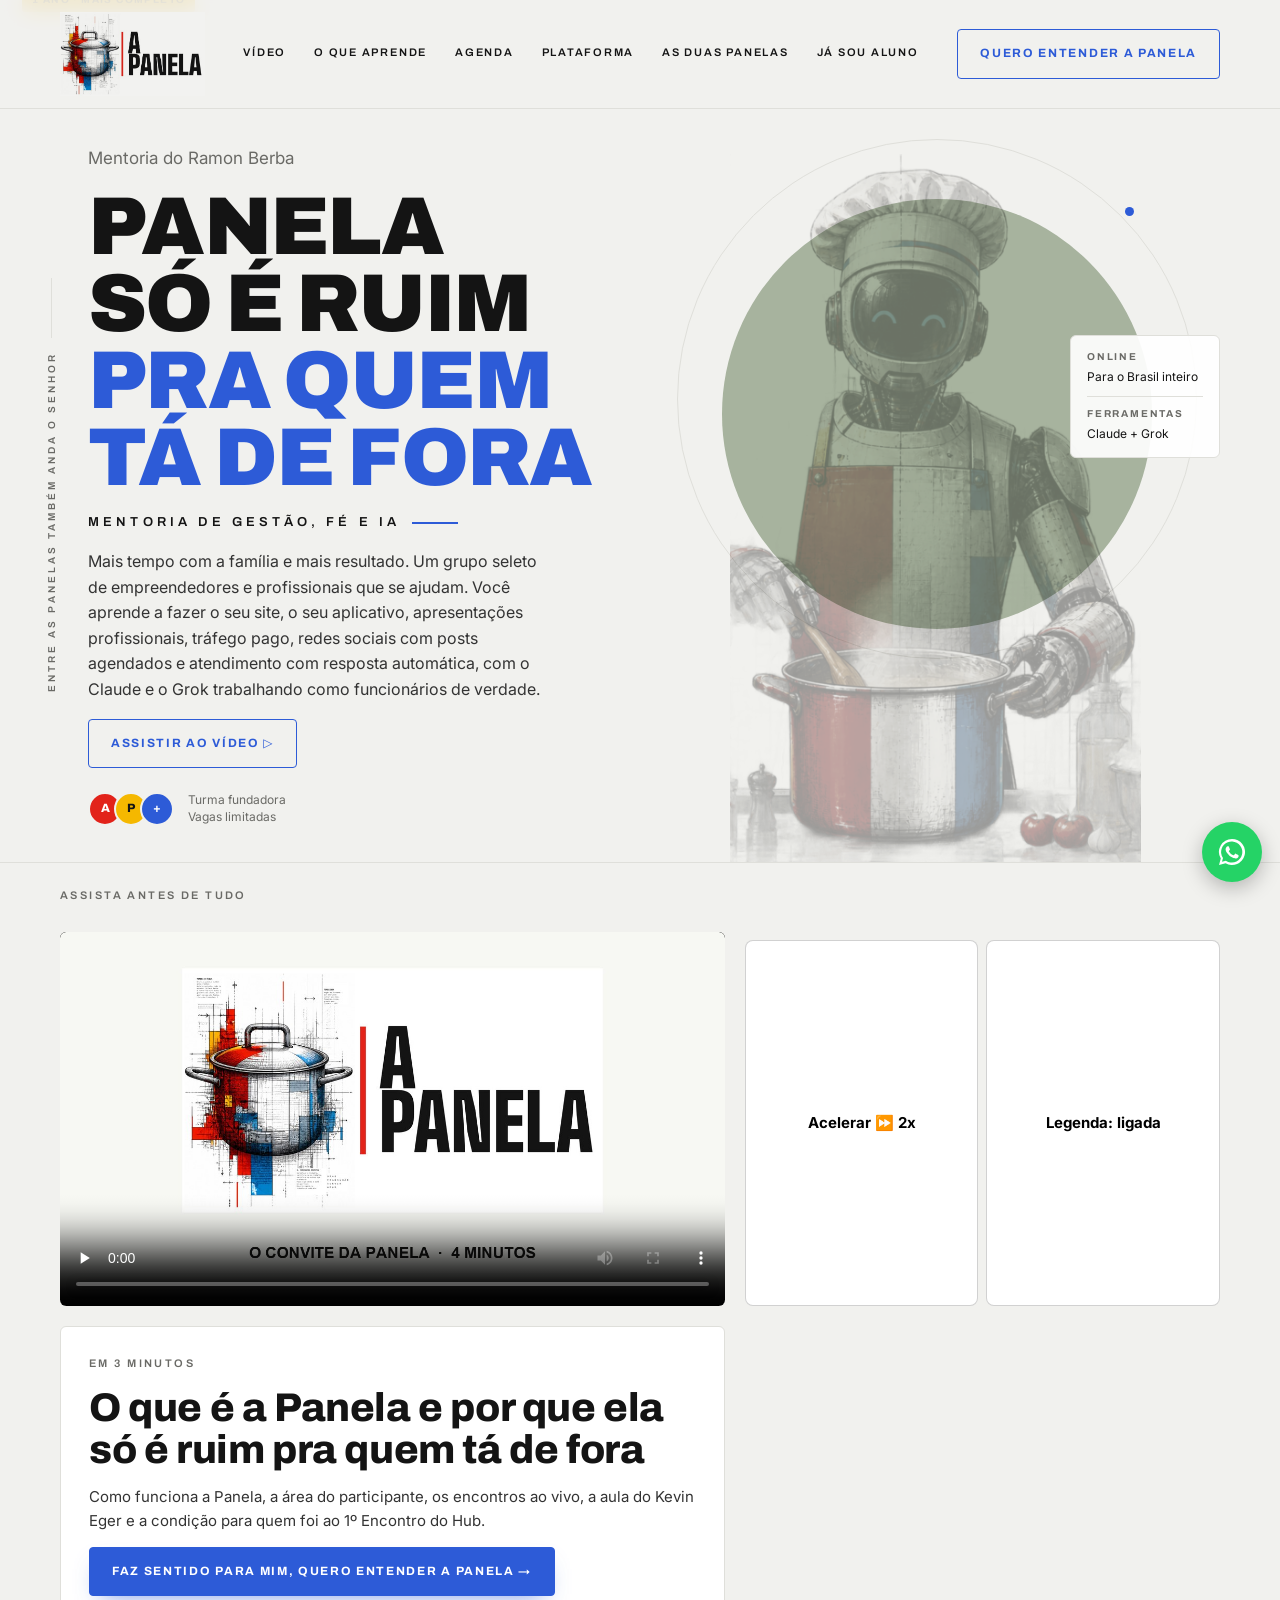
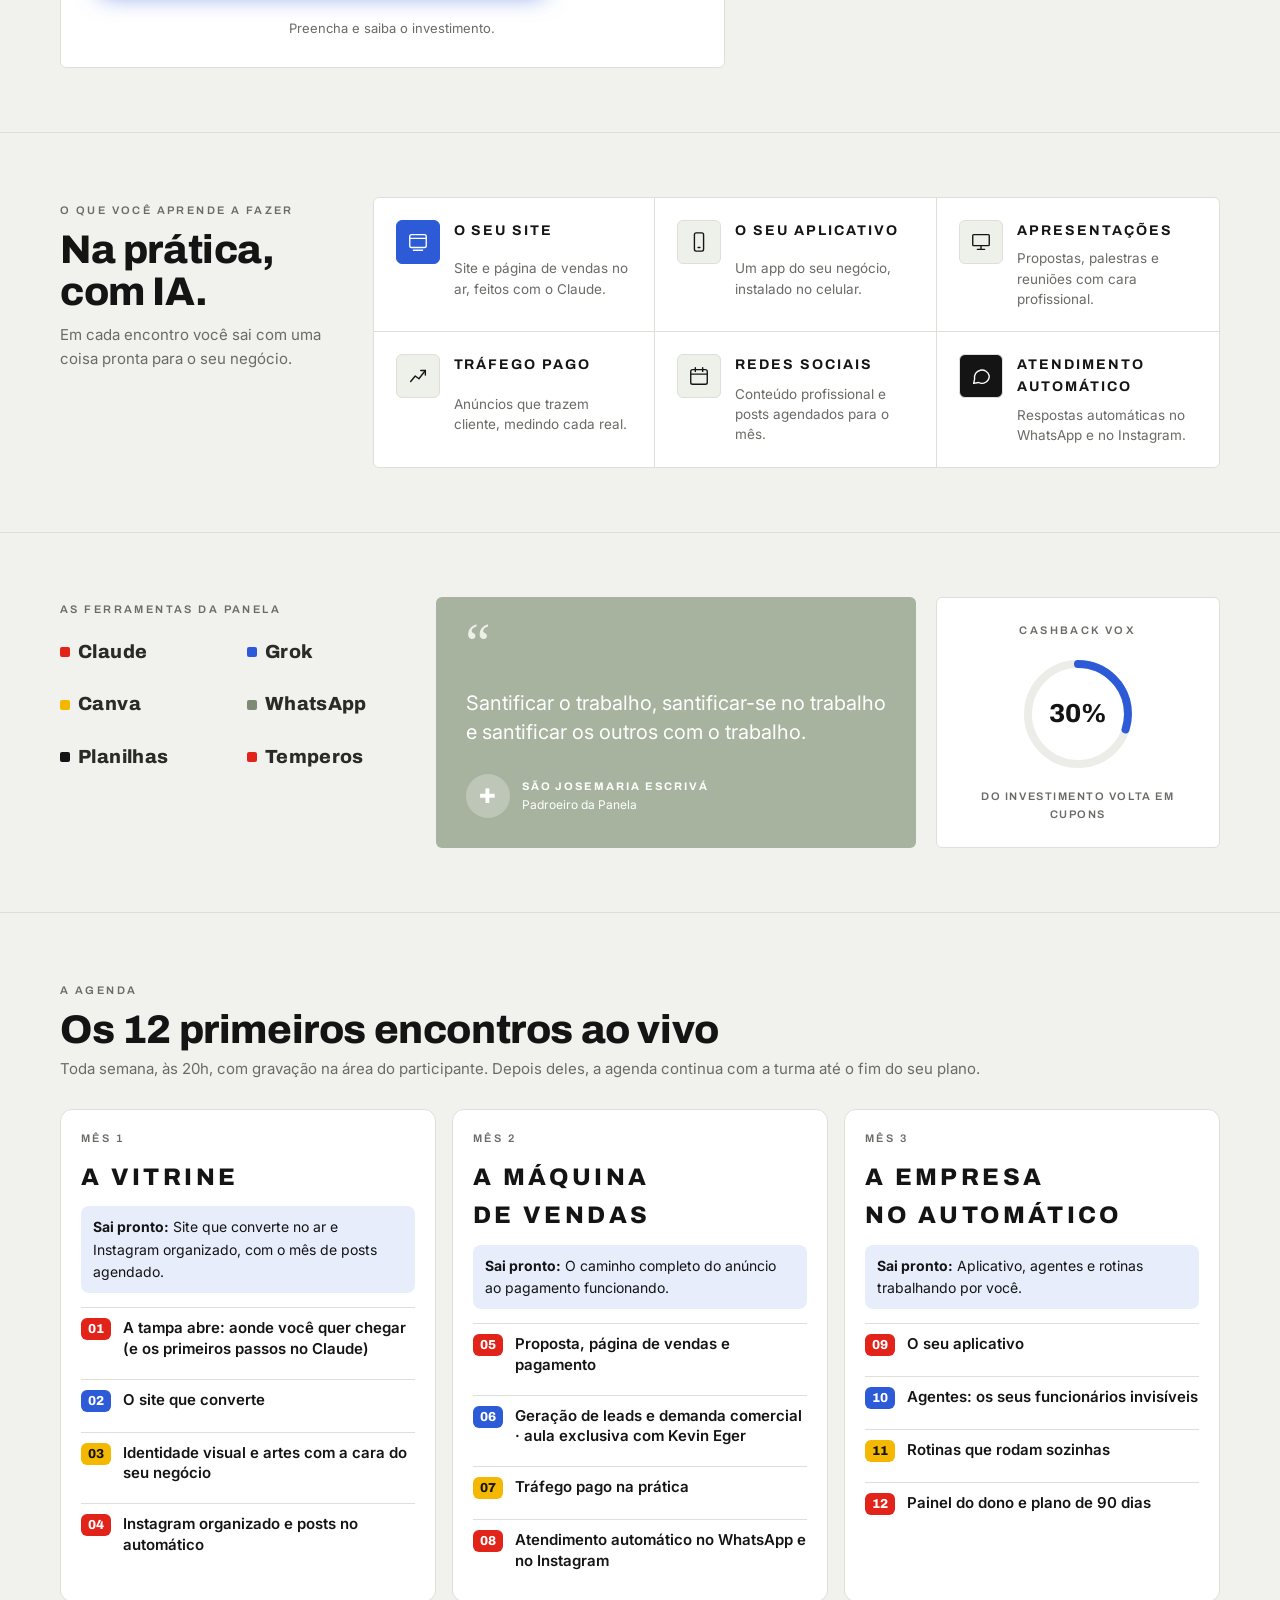
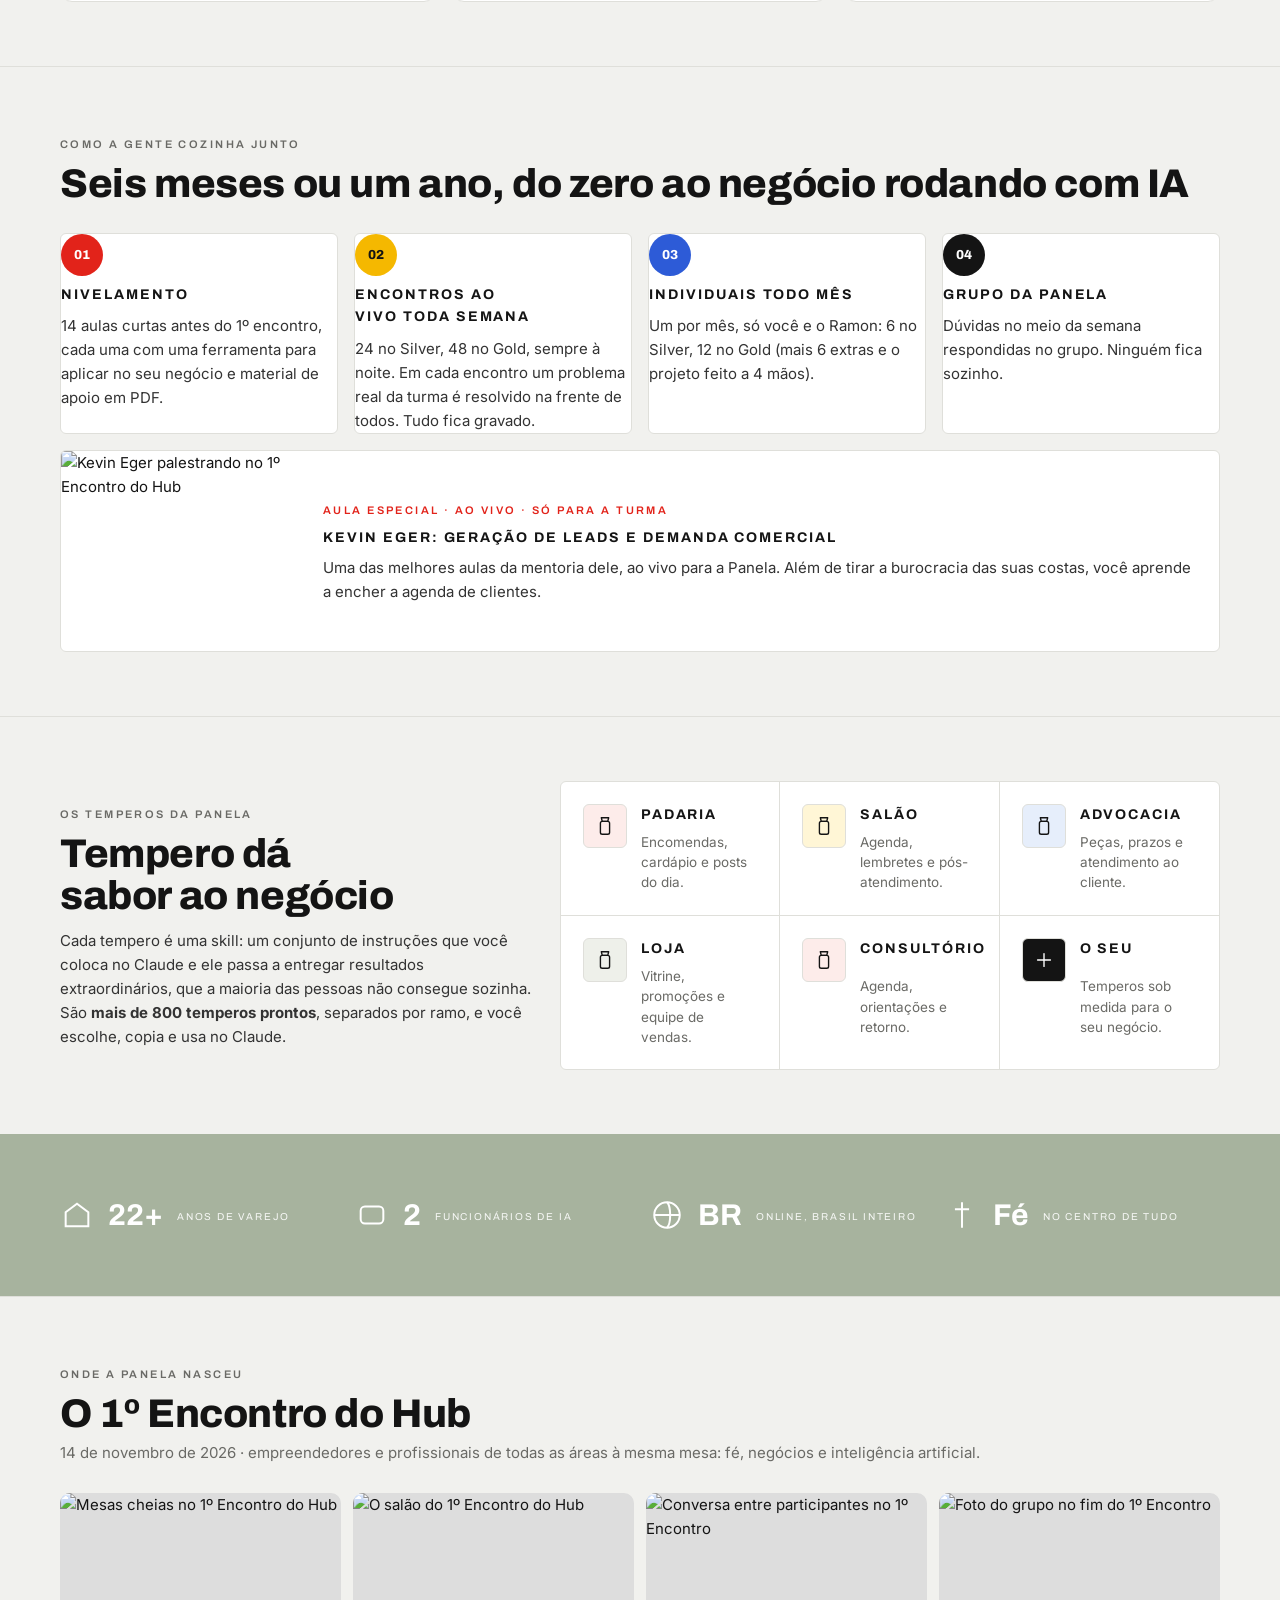
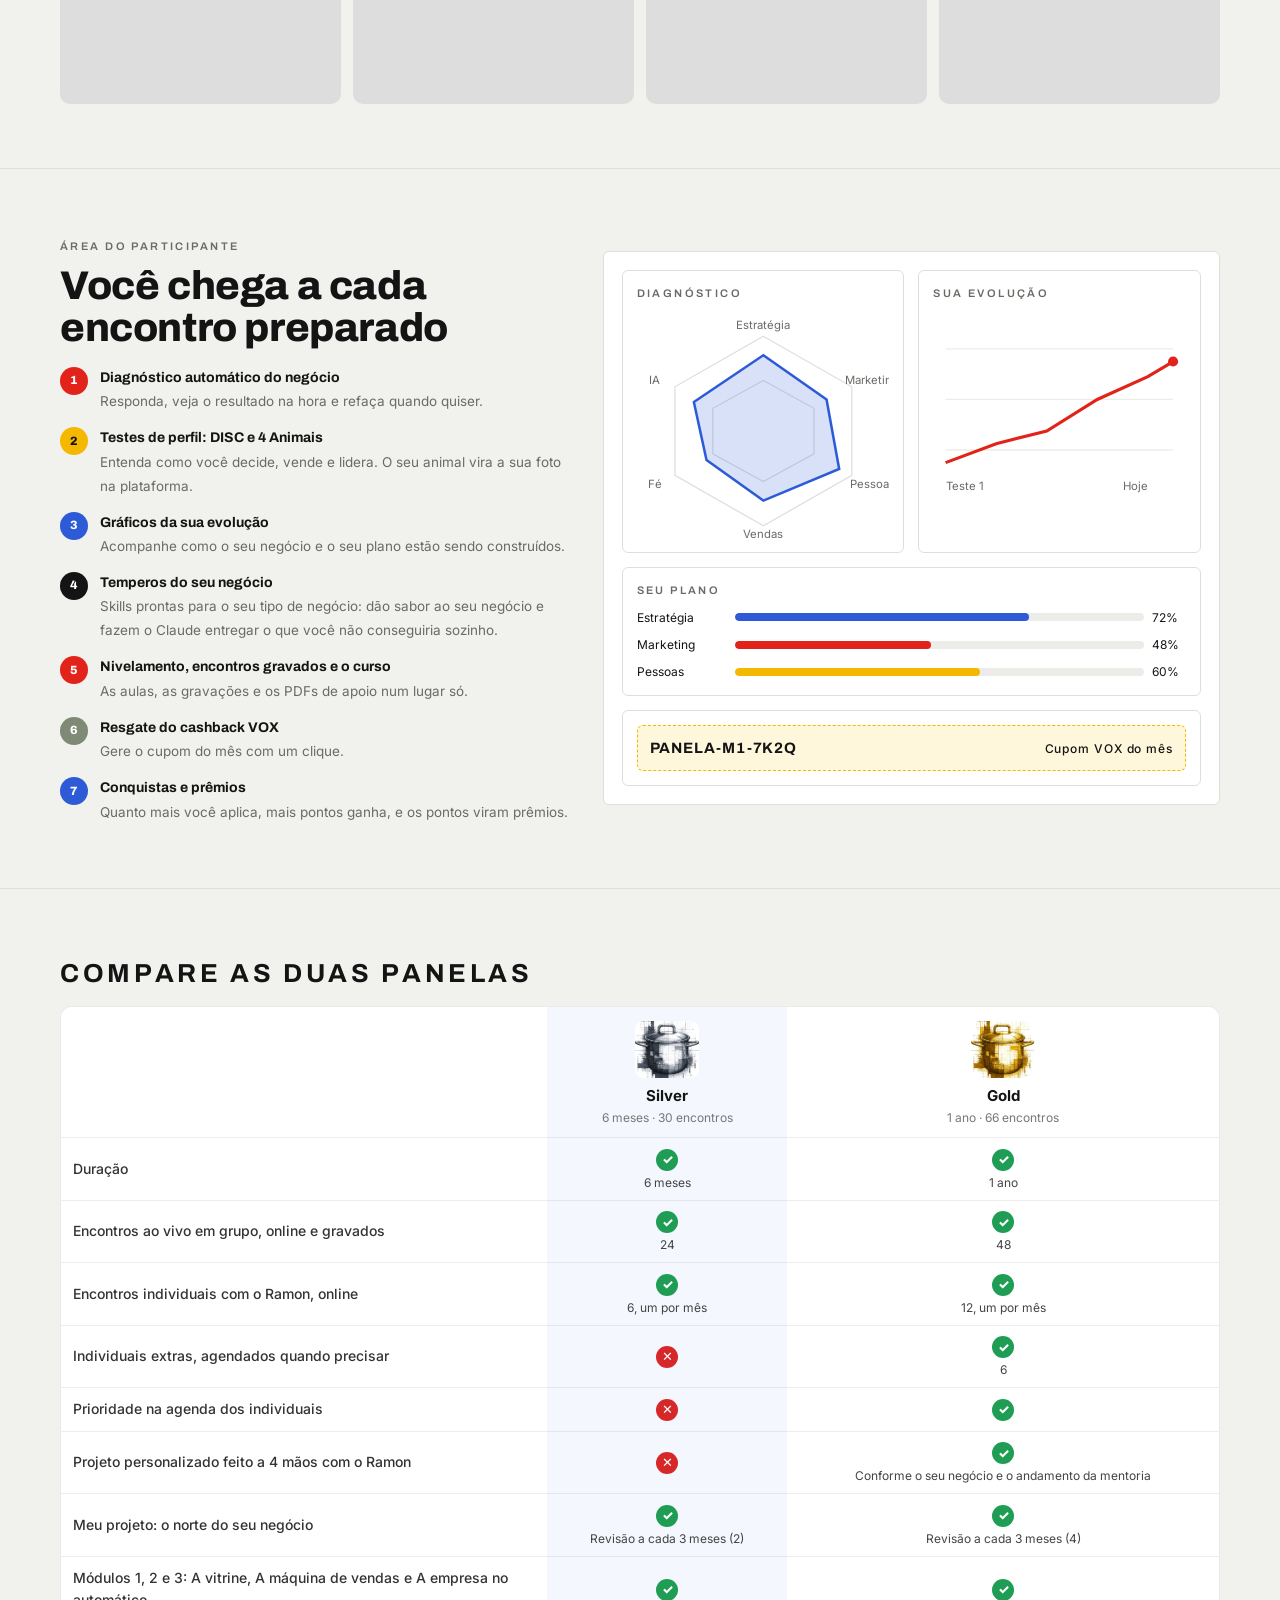
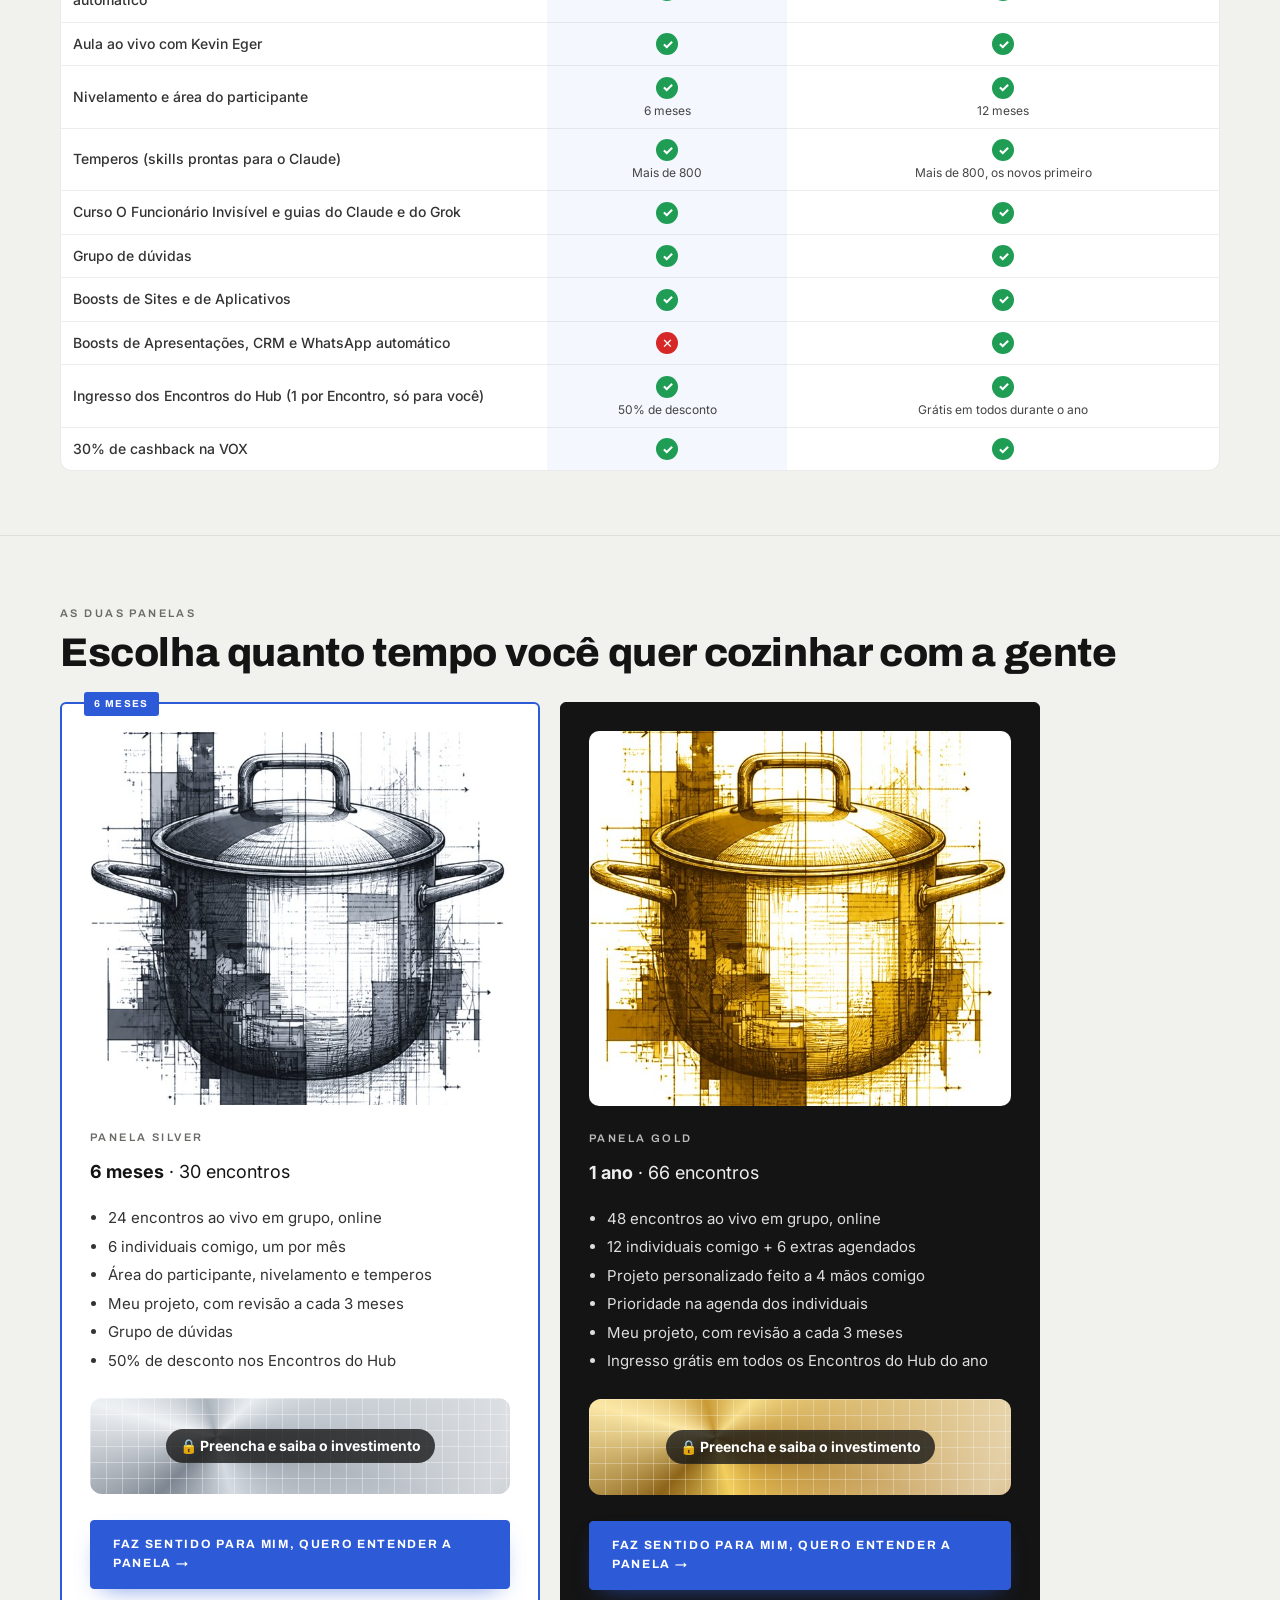
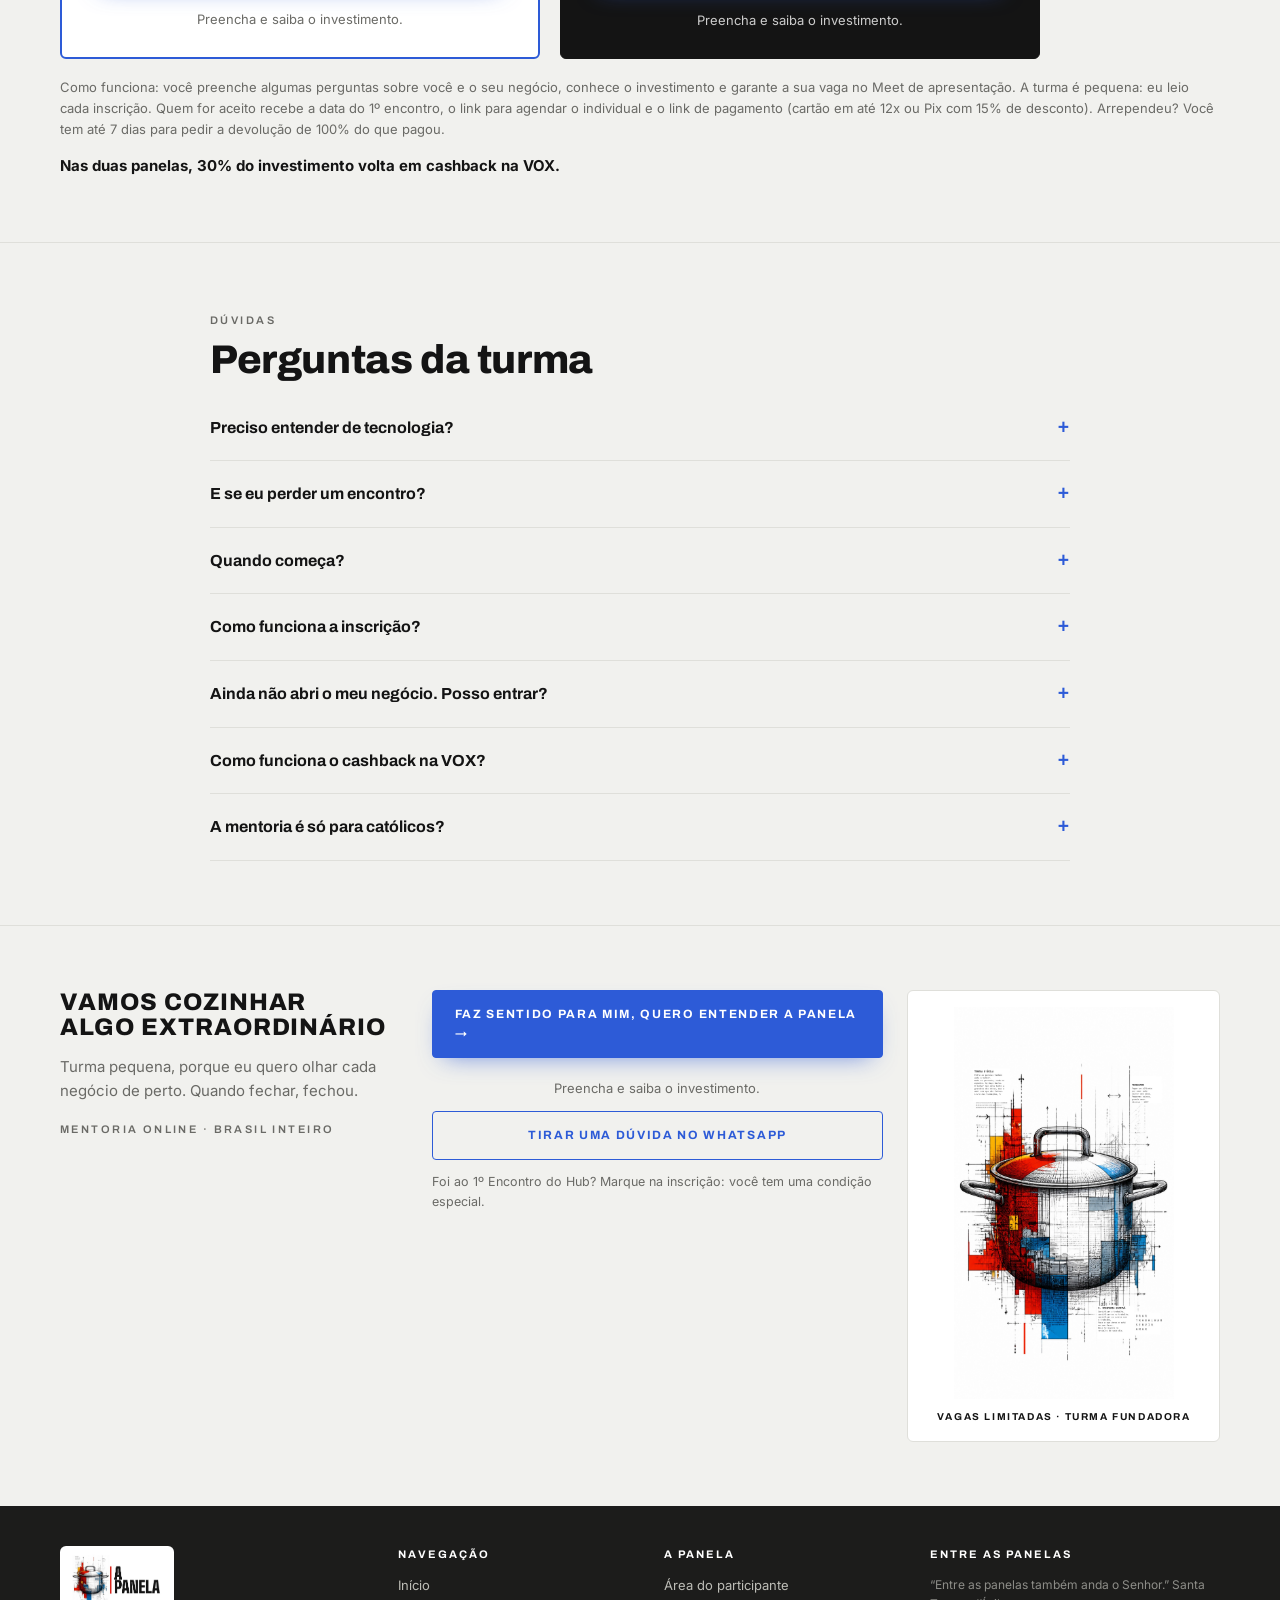
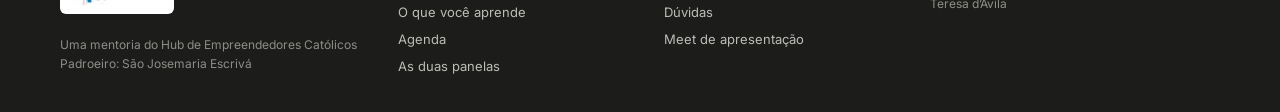
==== commit e664b7fb: "Area do participante da Panela" ====
--- a/index.html
+++ b/index.html
@@ -41,7 +41,9 @@
 .topo{position:sticky;top:env(safe-area-inset-top,0px);z-index:30;background:rgba(241,241,238,.88);backdrop-filter:blur(10px);border-bottom:1px solid var(--line)}
 body::before{content:"";position:fixed;inset:0 0 auto;height:env(safe-area-inset-top,0px);background:var(--bg);z-index:31}
 .topo .wrap{display:flex;align-items:center;justify-content:space-between;gap:20px;padding-block:12px}
-.marca img{height:58px;display:block;mix-blend-mode:multiply}
+.marca{flex:none;display:block}
+.marca img{height:84px;width:auto;max-width:none;display:block;mix-blend-mode:multiply}
+@media (max-width:640px){.marca img{height:74px}.topo .btn{padding:10px 12px;font-size:10px;letter-spacing:.1em}.topo .wrap{gap:10px}}
 .topo nav{display:flex;gap:28px}
 .topo nav a{font-family:var(--display);font-size:11px;font-weight:600;letter-spacing:.16em;text-transform:uppercase;text-decoration:none;padding-block:6px;border-bottom:2px solid transparent}
 .topo nav a:hover{border-bottom-color:var(--azul);color:var(--azul)}
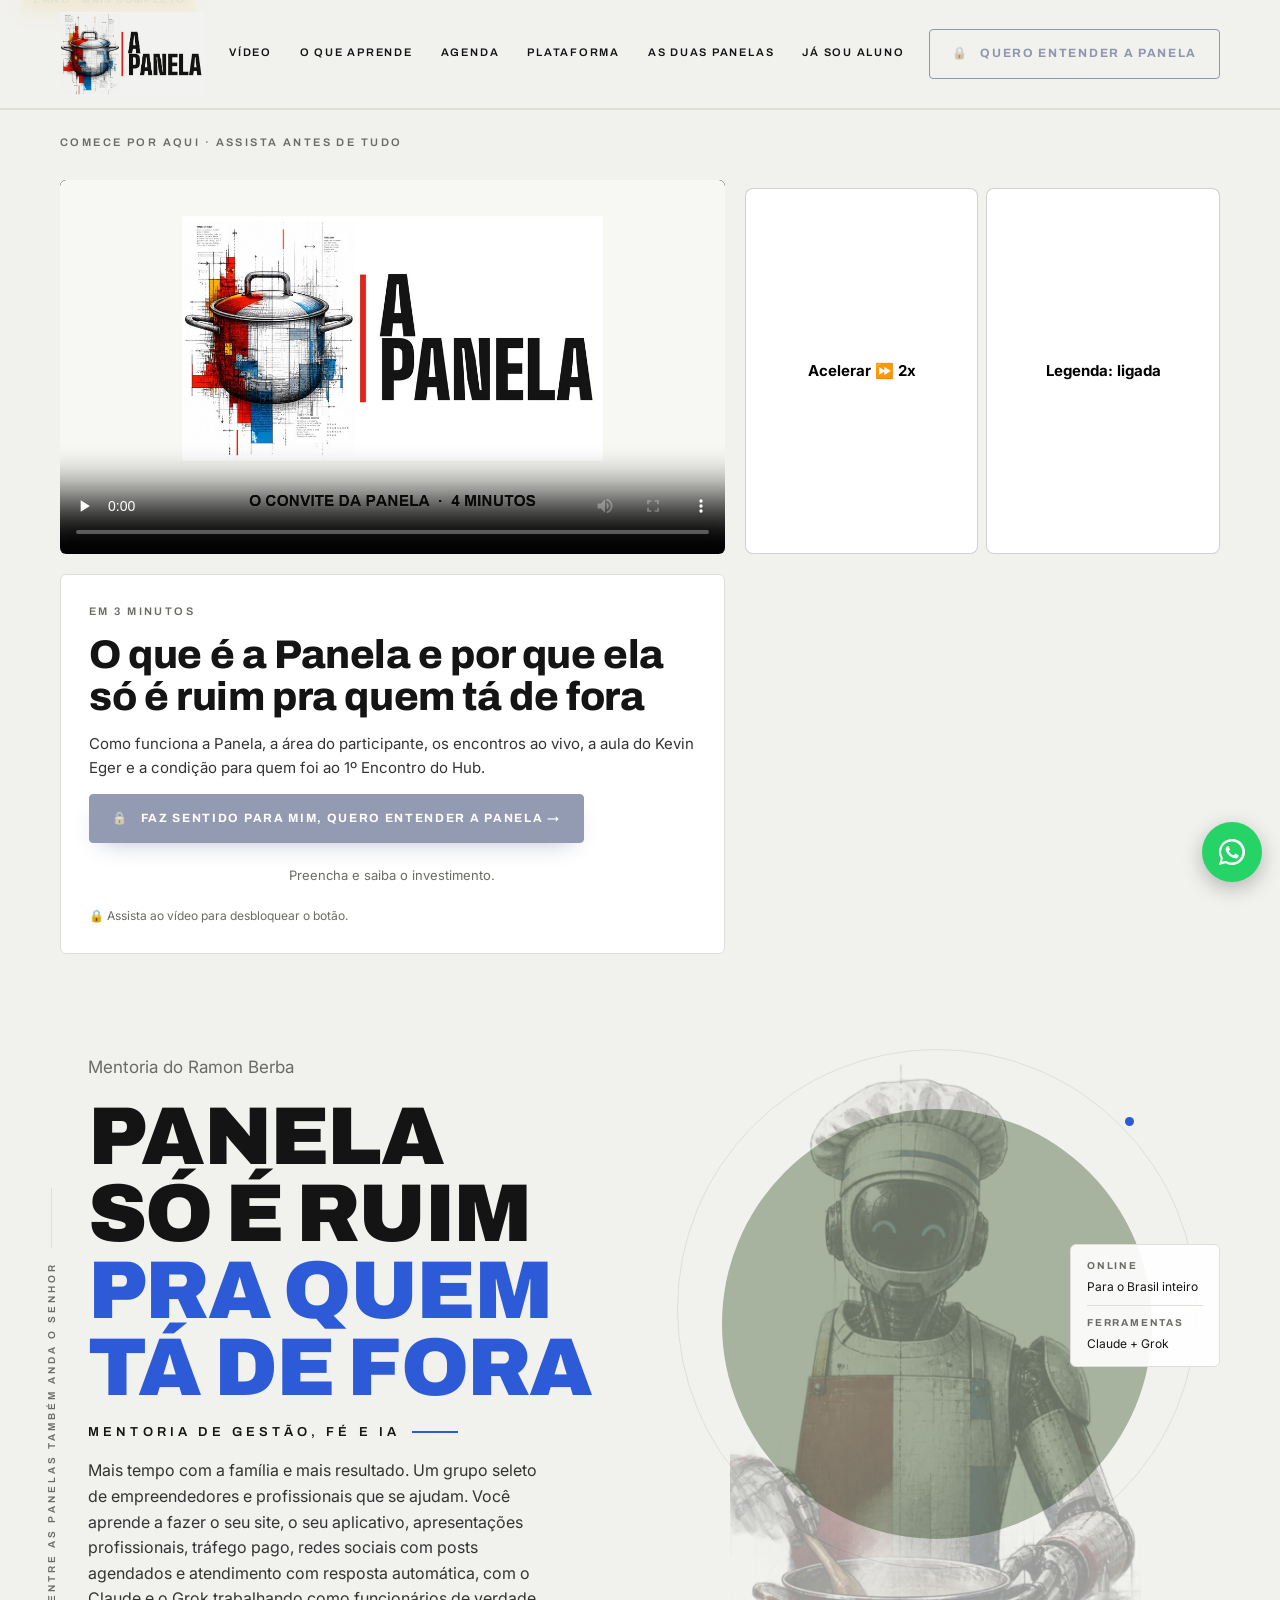
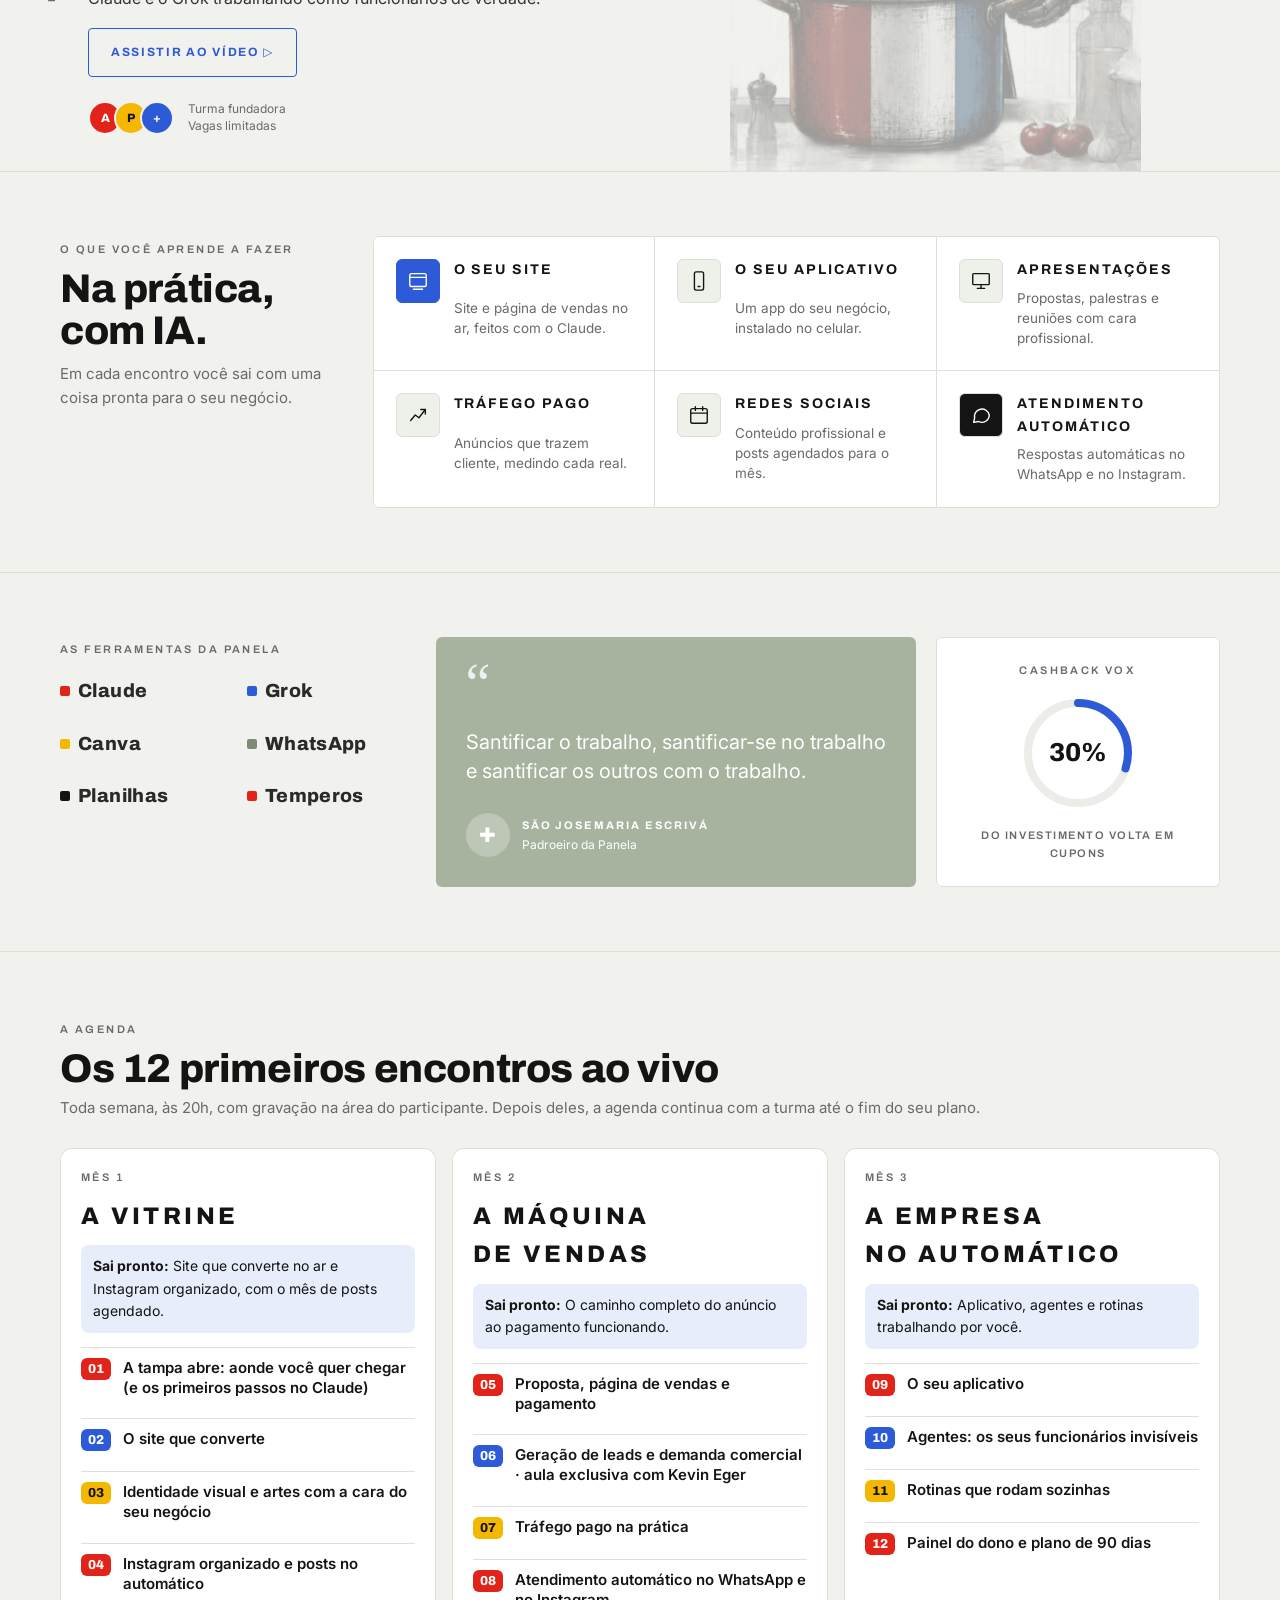
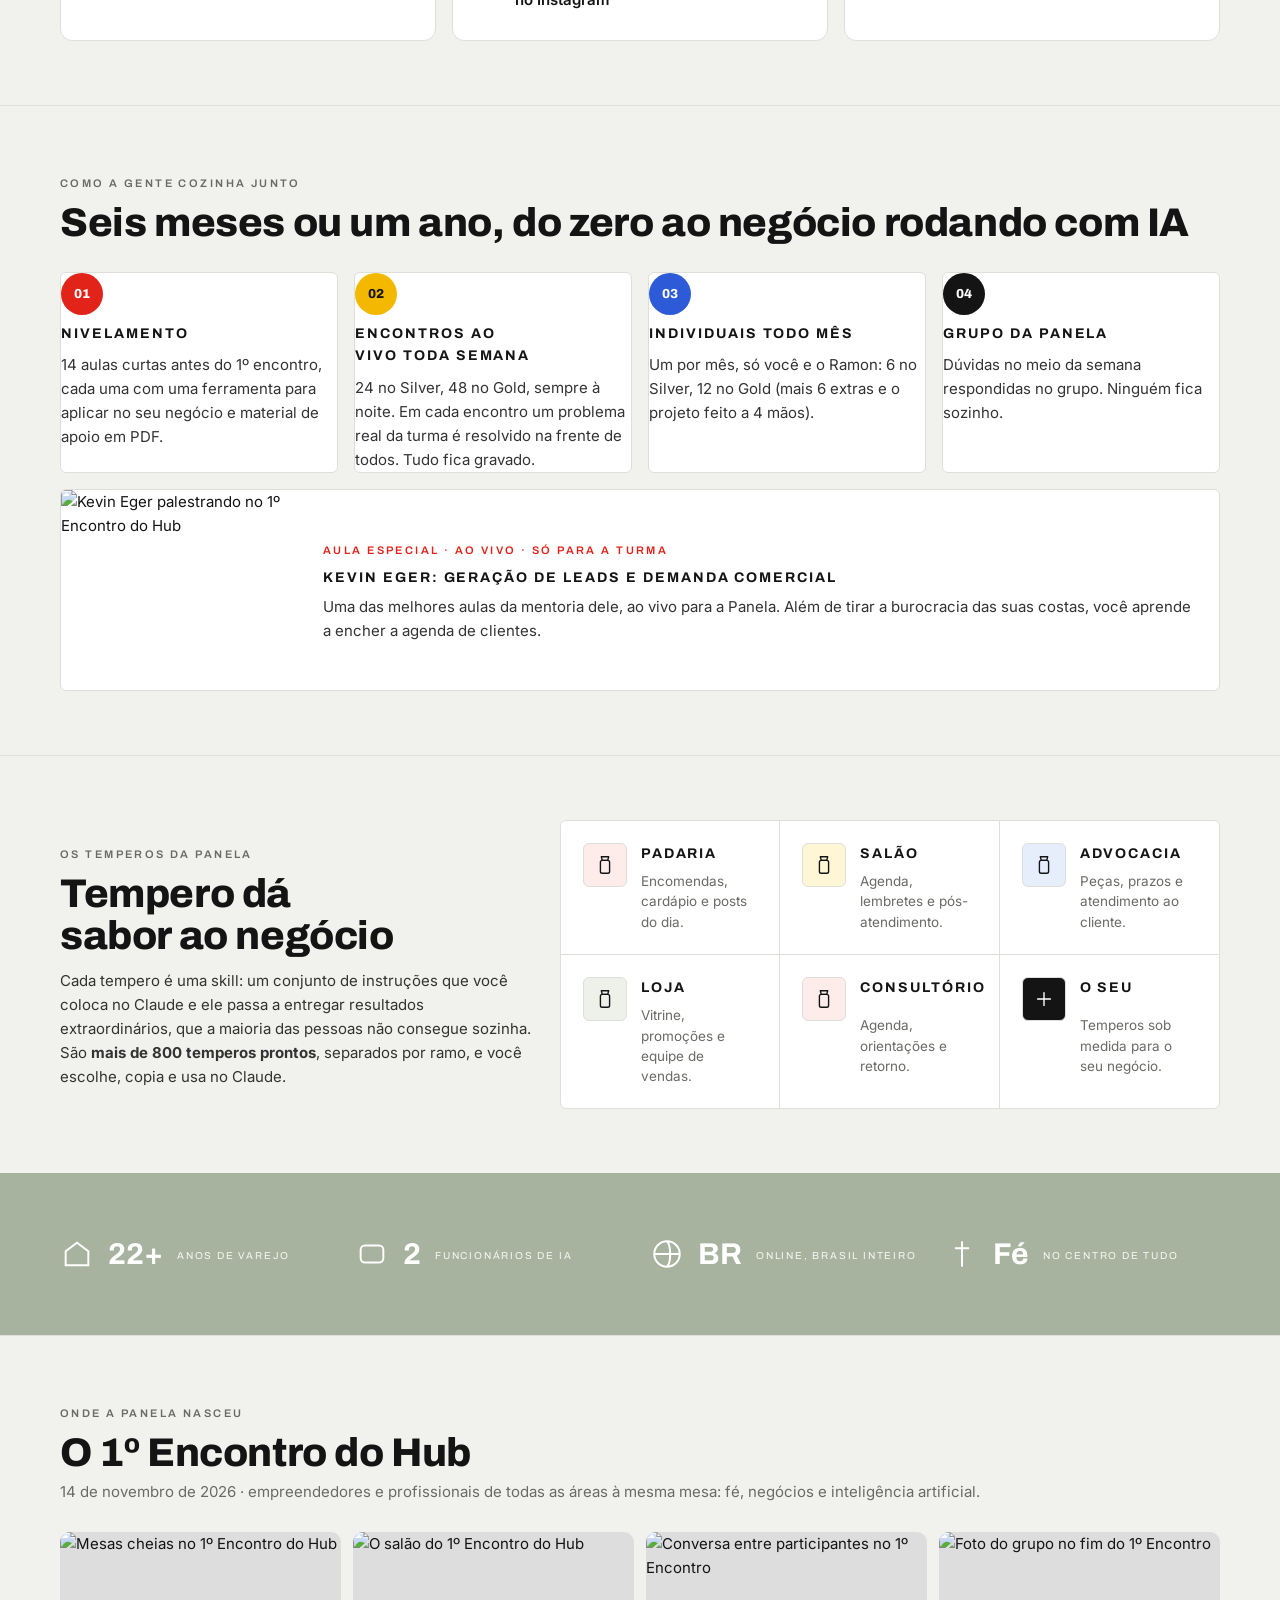
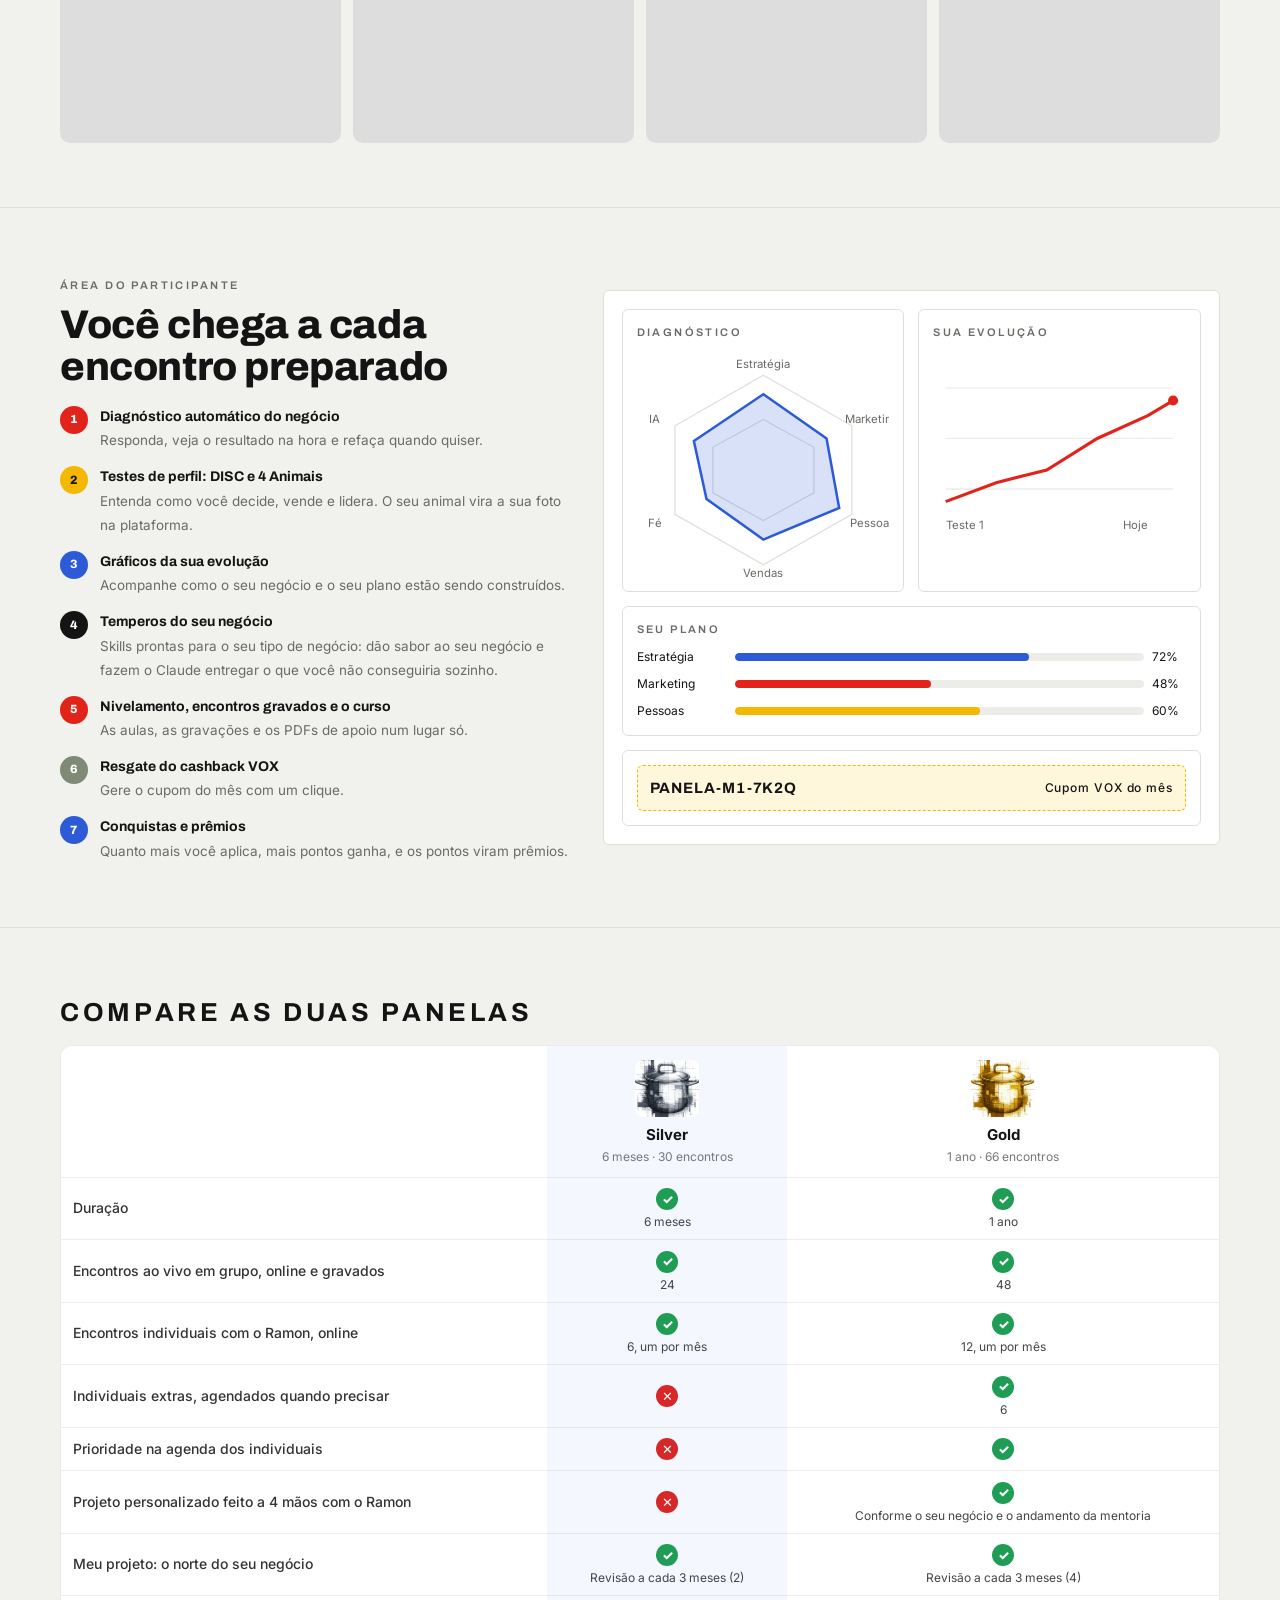
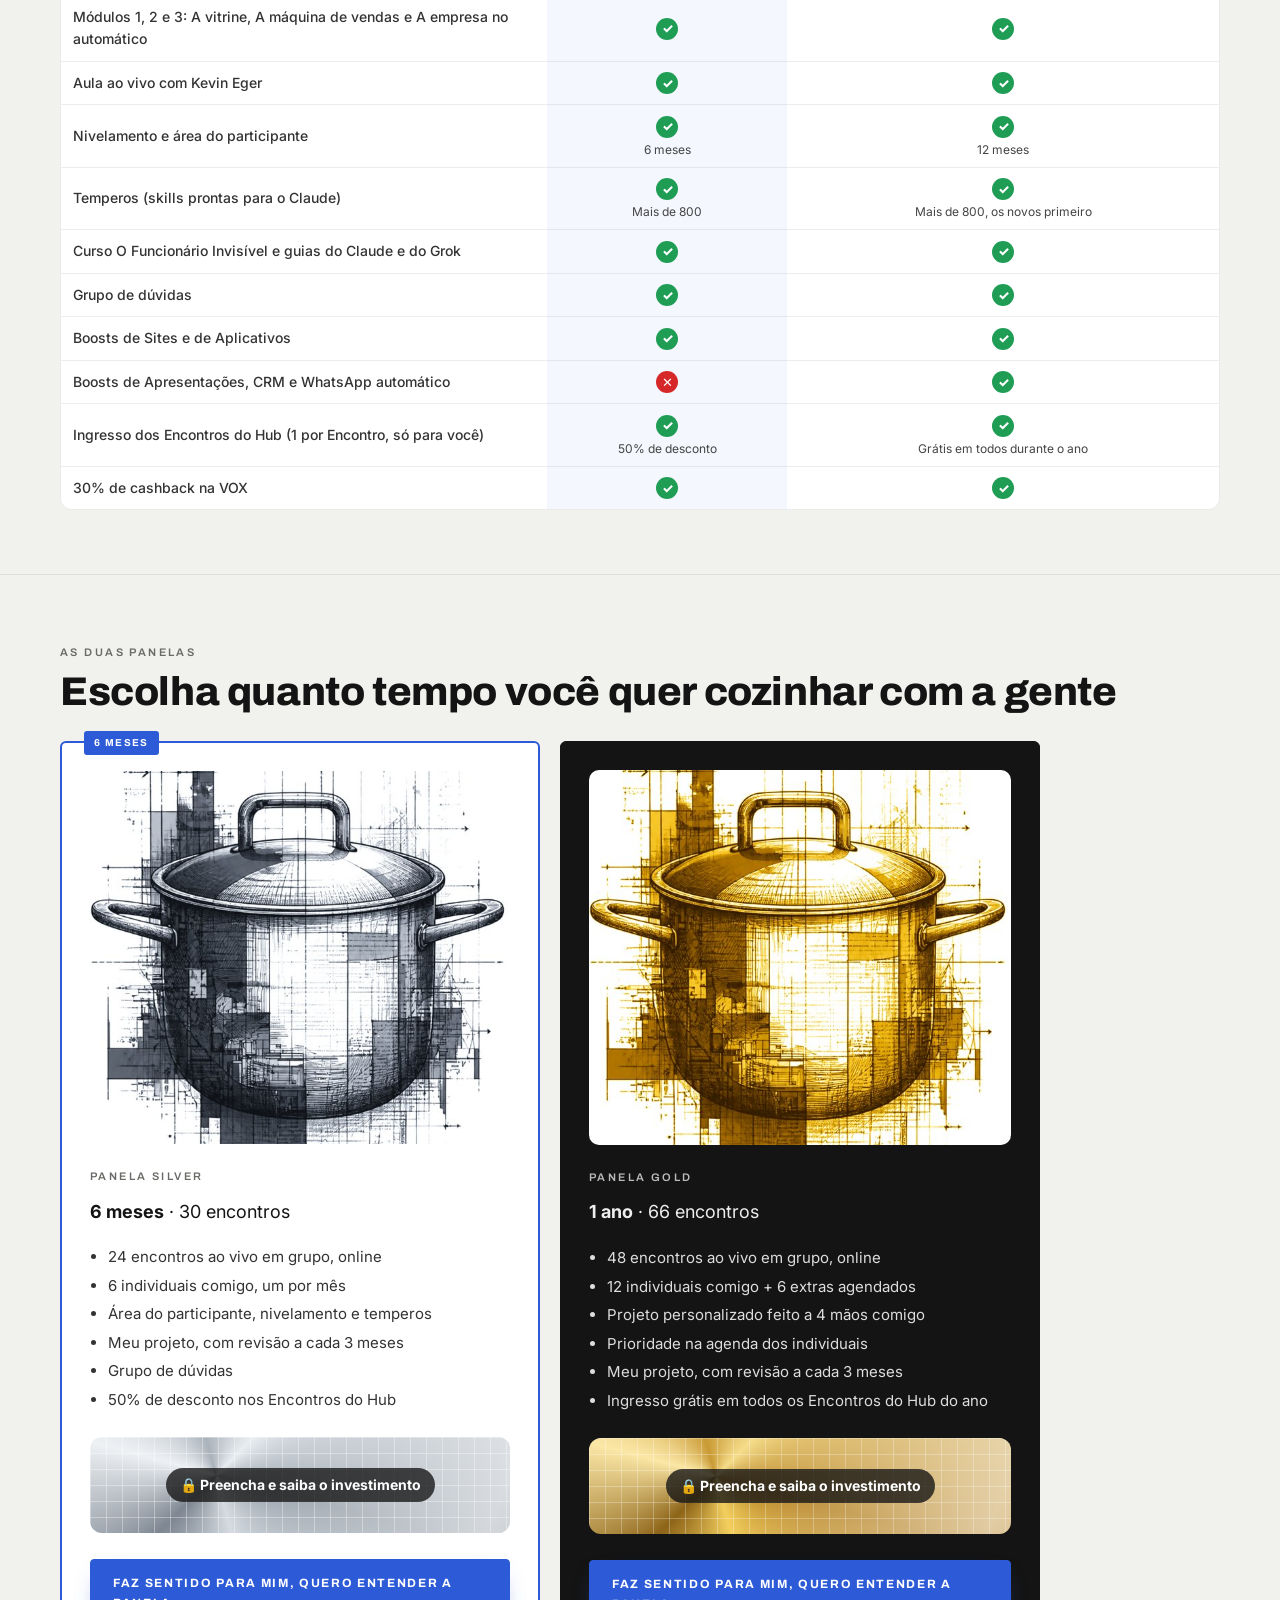
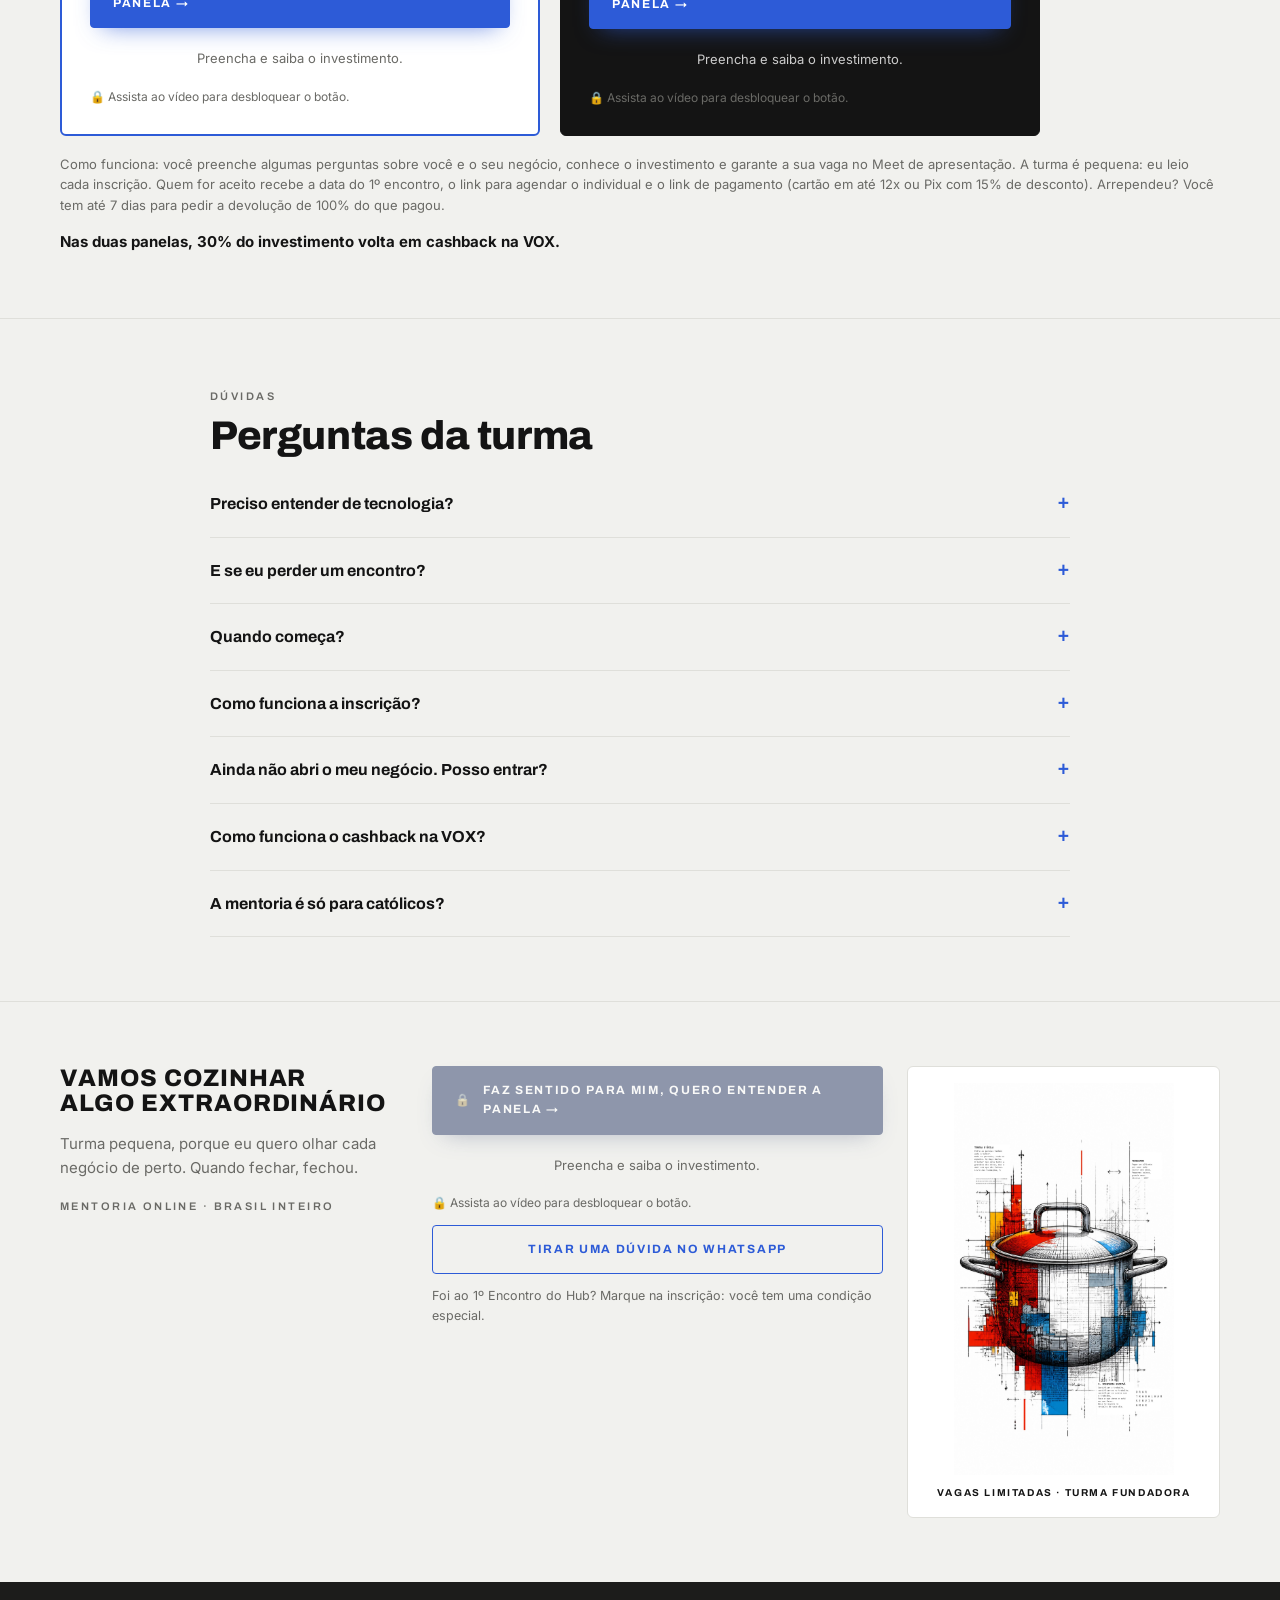
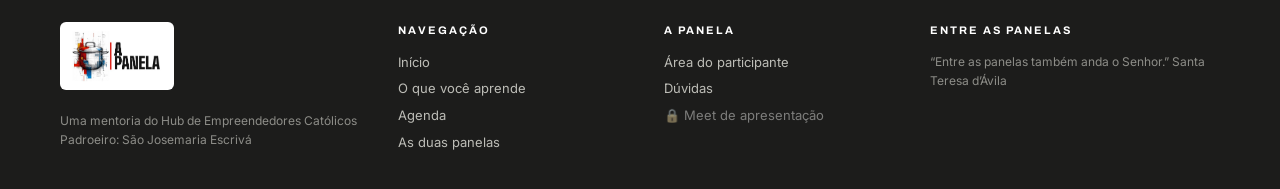
==== commit 73461b4b: "Area do participante da Panela" ====
--- a/index.html
+++ b/index.html
@@ -326,6 +326,13 @@
 .cashback{margin:14px 0 0;font-weight:700}
 html:not(.liberado) a[href*="usevox.com.br/produtos/a-panela-"]{opacity:.55;filter:grayscale(.6)}
 html:not(.liberado) a[href*="usevox.com.br/produtos/a-panela-"]::before{content:"🔒 "}
+/* botões da subpágina travados até ver o vídeo */
+html:not(.liberado) a[href="entender/"]{opacity:.6;filter:grayscale(.7);cursor:not-allowed}
+html:not(.liberado) a[href="entender/"]::before{content:"🔒 "}
+.trava-aviso{display:block;font-size:12px;color:var(--muted);margin-top:6px}
+html.liberado .trava-aviso{display:none}
+#aviso-video{position:fixed;left:50%;bottom:96px;transform:translateX(-50%) translateY(20px);background:#141414;color:#fff;padding:12px 18px;border-radius:10px;font-size:14px;z-index:999;opacity:0;pointer-events:none;transition:.25s;max-width:90vw;text-align:center}
+#aviso-video.on{opacity:1;transform:translateX(-50%) translateY(0)}
 </style>
 
 <header class="topo">
@@ -337,6 +344,16 @@
 </header>
 
 <main id="inicio">
+  <section id="video">
+    <div class="wrap">
+      <div class="cab"><span class="rot">Comece por aqui · assista antes de tudo</span></div>
+      <div class="video">
+        <div class="player"><video controls playsinline preload="none" poster="capa-video.jpg" aria-label="Vídeo: o convite da Panela"><source src="video/a-panela-convite.mp4" type="video/mp4"><track kind="captions" src="legendas.vtt" srclang="pt-BR" label="Português" default></video></div><div class="vid-barra"><button type="button" id="vid-vel" aria-pressed="false">Acelerar ⏩ 2x</button><button type="button" id="vid-leg" aria-pressed="true">Legenda: ligada</button></div>
+        <div class="card lado"><span class="rot">Em 3 minutos</span><h2>O que é a Panela e por que ela só é ruim pra quem tá de fora</h2><p>Como funciona a Panela, a área do participante, os encontros ao vivo, a aula do Kevin Eger e a condição para quem foi ao 1º Encontro do Hub.</p><a class="btn cheio" href="entender/" style="align-self:start">Faz sentido para mim, quero entender a Panela &rarr;</a><small class="ve-valor">Preencha e saiba o investimento.</small><small class="trava-aviso">🔒 Assista ao vídeo para desbloquear o botão.</small></div>
+      </div>
+    </div>
+  </section>
+
   <section class="hero" style="border-top:0;padding-block:0">
     <div class="wrap">
       <div class="vertical">Entre as panelas também anda o Senhor</div>
@@ -353,16 +370,6 @@
         <div class="circulo"></div>
         <img class="robo" src="robo.png" alt="" onerror="this.remove()">
         <div class="selo-lado"><b>Online</b>Para o Brasil inteiro<hr><b>Ferramentas</b>Claude + Grok</div>
-      </div>
-    </div>
-  </section>
-
-  <section id="video">
-    <div class="wrap">
-      <div class="cab"><span class="rot">Assista antes de tudo</span></div>
-      <div class="video">
-        <div class="player"><video controls playsinline preload="none" poster="capa-video.jpg" aria-label="Vídeo: o convite da Panela"><source src="video/a-panela-convite.mp4" type="video/mp4"><track kind="captions" src="legendas.vtt" srclang="pt-BR" label="Português" default></video></div><div class="vid-barra"><button type="button" id="vid-vel" aria-pressed="false">Acelerar ⏩ 2x</button><button type="button" id="vid-leg" aria-pressed="true">Legenda: ligada</button></div>
-        <div class="card lado"><span class="rot">Em 3 minutos</span><h2>O que é a Panela e por que ela só é ruim pra quem tá de fora</h2><p>Como funciona a Panela, a área do participante, os encontros ao vivo, a aula do Kevin Eger e a condição para quem foi ao 1º Encontro do Hub.</p><a class="btn cheio" href="entender/" style="align-self:start">Faz sentido para mim, quero entender a Panela &rarr;</a><small class="ve-valor">Preencha e saiba o investimento.</small></div>
       </div>
     </div>
   </section>
@@ -482,12 +489,12 @@
           <p class="periodo"><b>6 meses</b> · 30 encontros</p>
           <ul class="entregas"><li>24 encontros ao vivo em grupo, online</li><li>6 individuais comigo, um por mês</li><li>Área do participante, nivelamento e temperos</li><li>Meu projeto, com revisão a cada 3 meses</li><li>Grupo de dúvidas</li><li>50% de desconto nos Encontros do Hub</li></ul>
           <div class="preco-oculto prata" aria-label="Preencha e saiba o investimento"><span class="mosaico" aria-hidden="true"></span><span class="tarja">🔒 Preencha e saiba o investimento</span></div>
-          <a class="btn cheio" href="entender/?plano=silver">Faz sentido para mim, quero entender a Panela &rarr;</a><small class="ve-valor">Preencha e saiba o investimento.</small></div>
+          <a class="btn cheio" href="entender/?plano=silver">Faz sentido para mim, quero entender a Panela &rarr;</a><small class="ve-valor">Preencha e saiba o investimento.</small><small class="trava-aviso">🔒 Assista ao vídeo para desbloquear o botão.</small></div>
         <div class="card plano p-barro escuro"><span class="selo" style="background:var(--amarelo);color:var(--ink)">1 ano · mais completo</span><img class="plano-logo" src="plano-ouro.jpg" alt="Panela Gold" loading="lazy"><span class="rot" style="color:#bbb">Panela Gold</span>
           <p class="periodo" style="color:#eee"><b>1 ano</b> · 66 encontros</p>
           <ul class="entregas"><li>48 encontros ao vivo em grupo, online</li><li>12 individuais comigo + 6 extras agendados</li><li>Projeto personalizado feito a 4 mãos comigo</li><li>Prioridade na agenda dos individuais</li><li>Meu projeto, com revisão a cada 3 meses</li><li>Ingresso grátis em todos os Encontros do Hub do ano</li></ul>
           <div class="preco-oculto ouro" aria-label="Preencha e saiba o investimento"><span class="mosaico" aria-hidden="true"></span><span class="tarja">🔒 Preencha e saiba o investimento</span></div>
-          <a class="btn cheio" href="entender/?plano=gold">Faz sentido para mim, quero entender a Panela &rarr;</a><small class="ve-valor">Preencha e saiba o investimento.</small></div>
+          <a class="btn cheio" href="entender/?plano=gold">Faz sentido para mim, quero entender a Panela &rarr;</a><small class="ve-valor">Preencha e saiba o investimento.</small><small class="trava-aviso">🔒 Assista ao vídeo para desbloquear o botão.</small></div>
       </div>
       <p class="garantia">Como funciona: você preenche algumas perguntas sobre você e o seu negócio, conhece o investimento e garante a sua vaga no Meet de apresentação. A turma é pequena: eu leio cada inscrição. Quem for aceito recebe a data do 1º encontro, o link para agendar o individual e o link de pagamento (cartão em até 12x ou Pix com 15% de desconto). Arrependeu? Você tem até 7 dias para pedir a devolução de 100% do que pagou.</p><p class="cashback">Nas duas panelas, 30% do investimento volta em cashback na VOX.</p>
     </div>
@@ -527,7 +534,7 @@
   <section id="entrar">
     <div class="wrap contato">
       <div><h2>Vamos cozinhar algo extraordinário</h2><p style="color:var(--muted)">Turma pequena, porque eu quero olhar cada negócio de perto. Quando fechar, fechou.</p><p class="rot" style="margin-top:18px">Mentoria online · Brasil inteiro</p></div>
-      <div class="fim-acoes"><a class="btn cheio" href="entender/">Faz sentido para mim, quero entender a Panela &rarr;</a><small class="ve-valor">Preencha e saiba o investimento.</small><a class="btn contorno" href="https://wa.me/5521996588197?text=Oi%2C%20Ramon%21%20Quero%20saber%20mais%20sobre%20a%20Panela." target="_blank" rel="noopener">Tirar uma dúvida no WhatsApp</a><small style="color:var(--muted)">Foi ao 1º Encontro do Hub? Marque na inscrição: você tem uma condição especial.</small></div>
+      <div class="fim-acoes"><a class="btn cheio" href="entender/">Faz sentido para mim, quero entender a Panela &rarr;</a><small class="ve-valor">Preencha e saiba o investimento.</small><small class="trava-aviso">🔒 Assista ao vídeo para desbloquear o botão.</small><a class="btn contorno" href="https://wa.me/5521996588197?text=Oi%2C%20Ramon%21%20Quero%20saber%20mais%20sobre%20a%20Panela." target="_blank" rel="noopener">Tirar uma dúvida no WhatsApp</a><small style="color:var(--muted)">Foi ao 1º Encontro do Hub? Marque na inscrição: você tem uma condição especial.</small></div>
       <div class="card box-panela"><img src="panela-logo-arte.jpg" alt=""><small>Vagas limitadas · turma fundadora</small></div>
     </div>
   </section>
@@ -550,11 +557,12 @@
 function videoVisto(){try{if(localStorage.getItem(CHAVE_VIDEO)==="1")return true}catch(e){} return window.__videoVisto===true}
 function liberarCompra(){try{localStorage.setItem(CHAVE_VIDEO,"1")}catch(e){} window.__videoVisto=true;document.documentElement.classList.add("liberado");}
 document.addEventListener("click",function(e){if(e.target.closest&&e.target.closest("[data-ver-video]")){e.preventDefault();avisoVideo();}});
-function avisoVideo(){
+document.addEventListener("click",function(e){var a=e.target.closest&&e.target.closest('a[href="entender/"]');if(a&&!videoVisto()){e.preventDefault();avisoVideo("Assista ao vídeo para desbloquear o botão.");}},true);
+function avisoVideo(msg){
   var v=document.getElementById("video");if(v)v.scrollIntoView({behavior:"smooth",block:"start"});
   var t=document.getElementById("aviso-video");
   if(!t){t=document.createElement("div");t.id="aviso-video";document.body.appendChild(t);}
-  t.textContent="Assista ao vídeo até o fim para liberar a sua vaga na Panela.";
+  t.textContent=msg||"Assista ao vídeo para desbloquear o botão.";
   t.classList.add("on");clearTimeout(t._x);t._x=setTimeout(function(){t.classList.remove("on")},4200);
 }
 (function(){
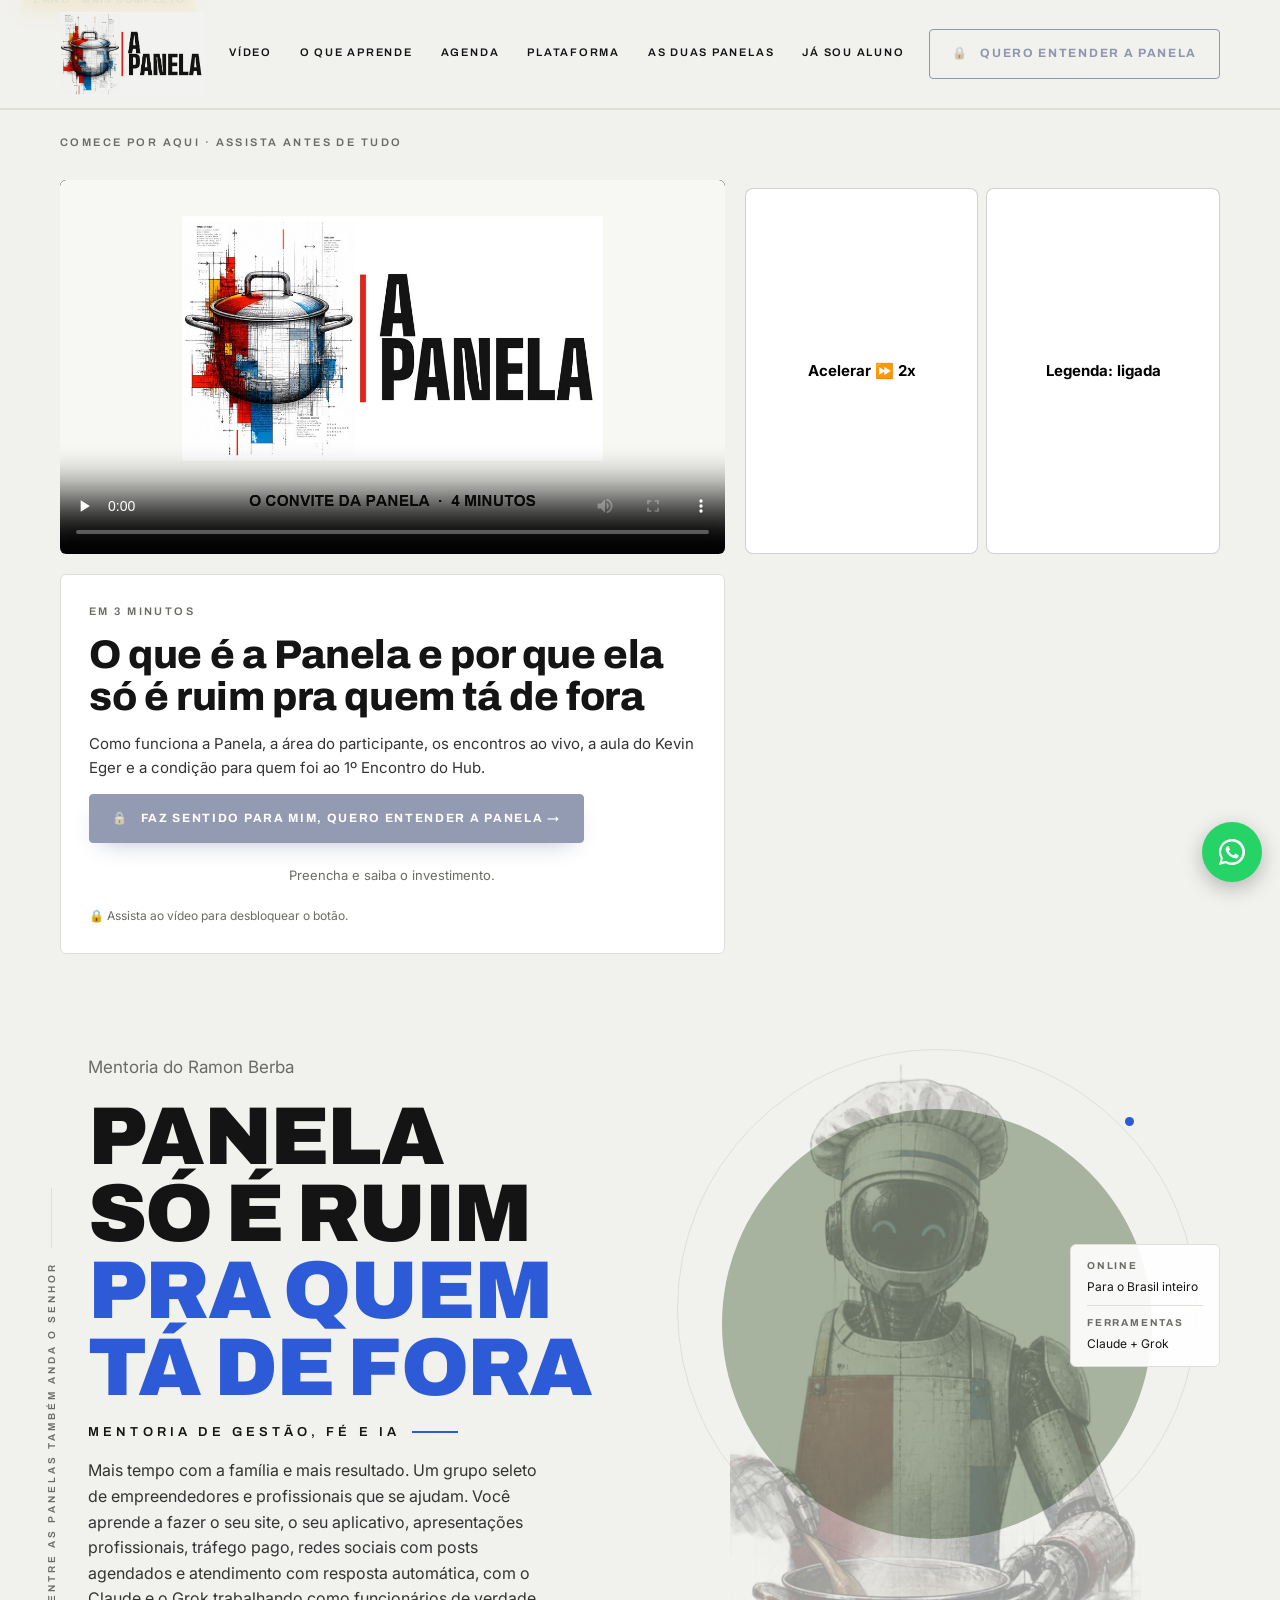
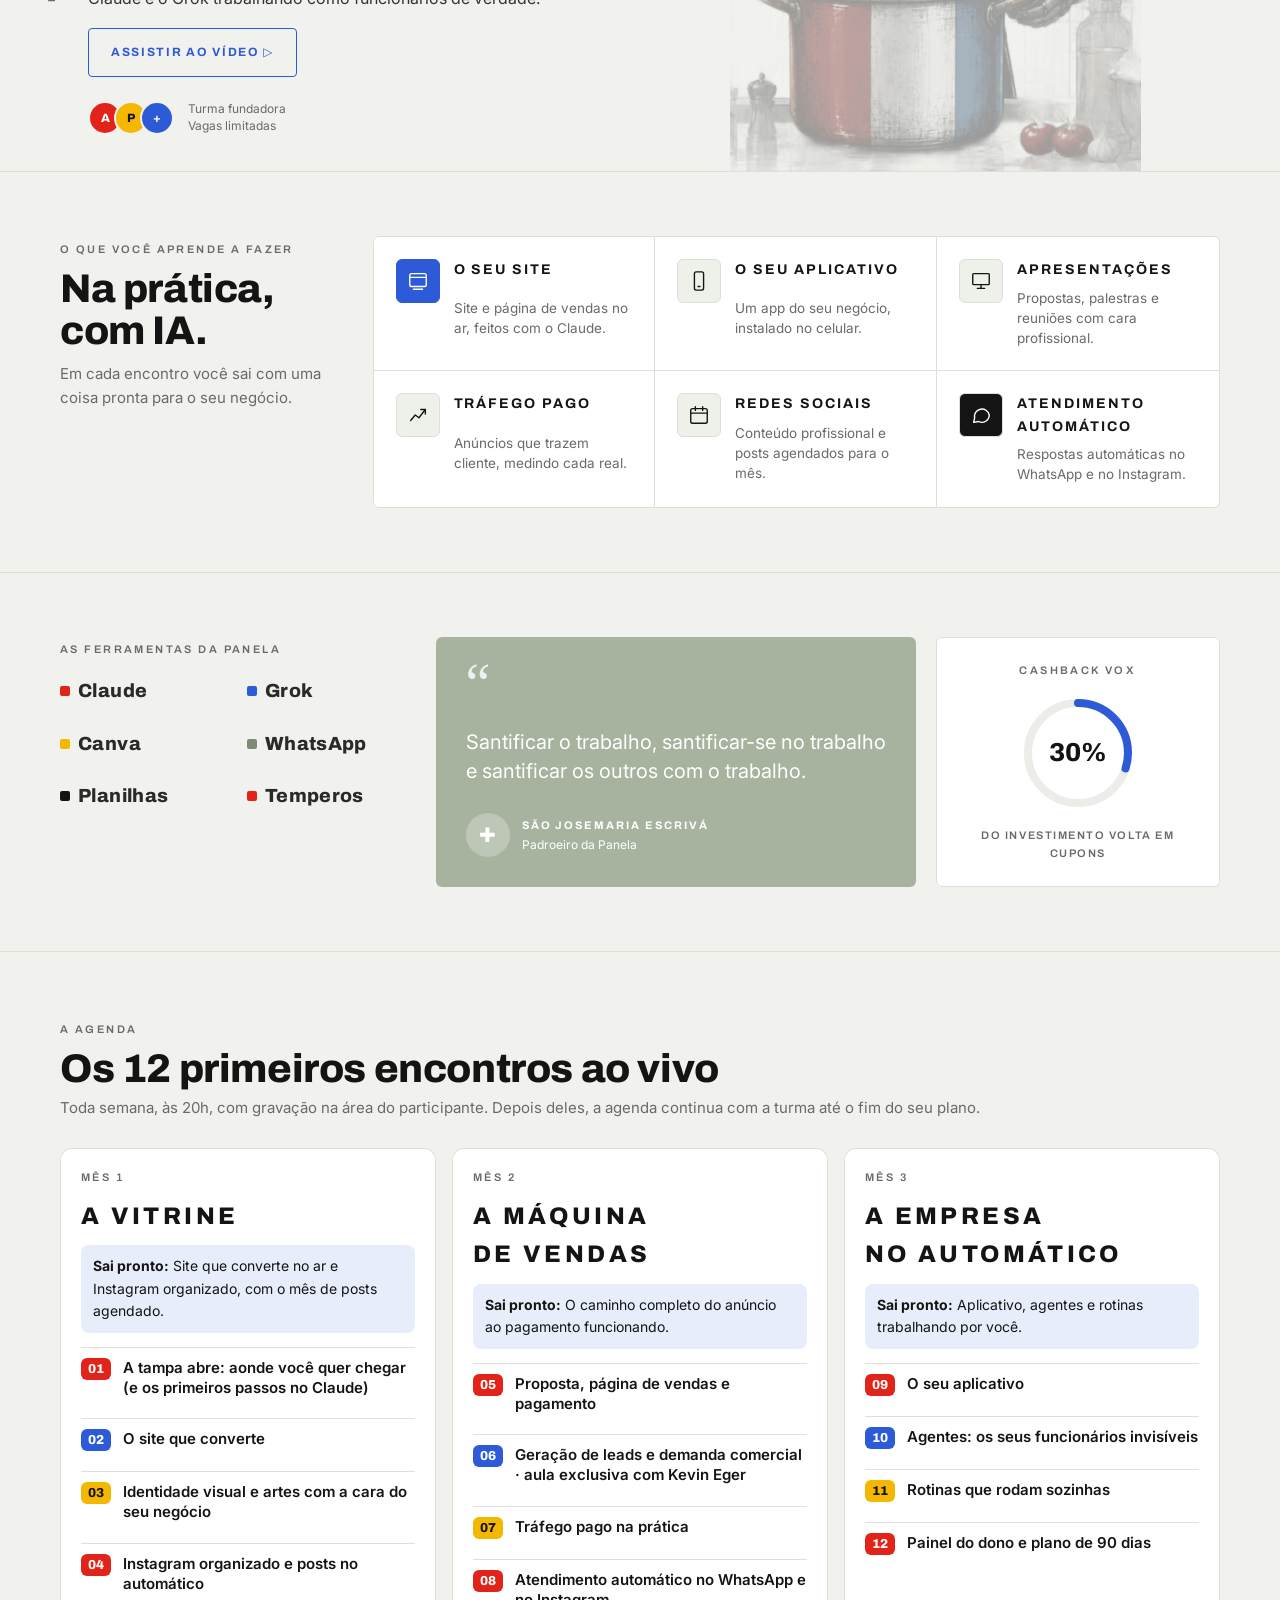
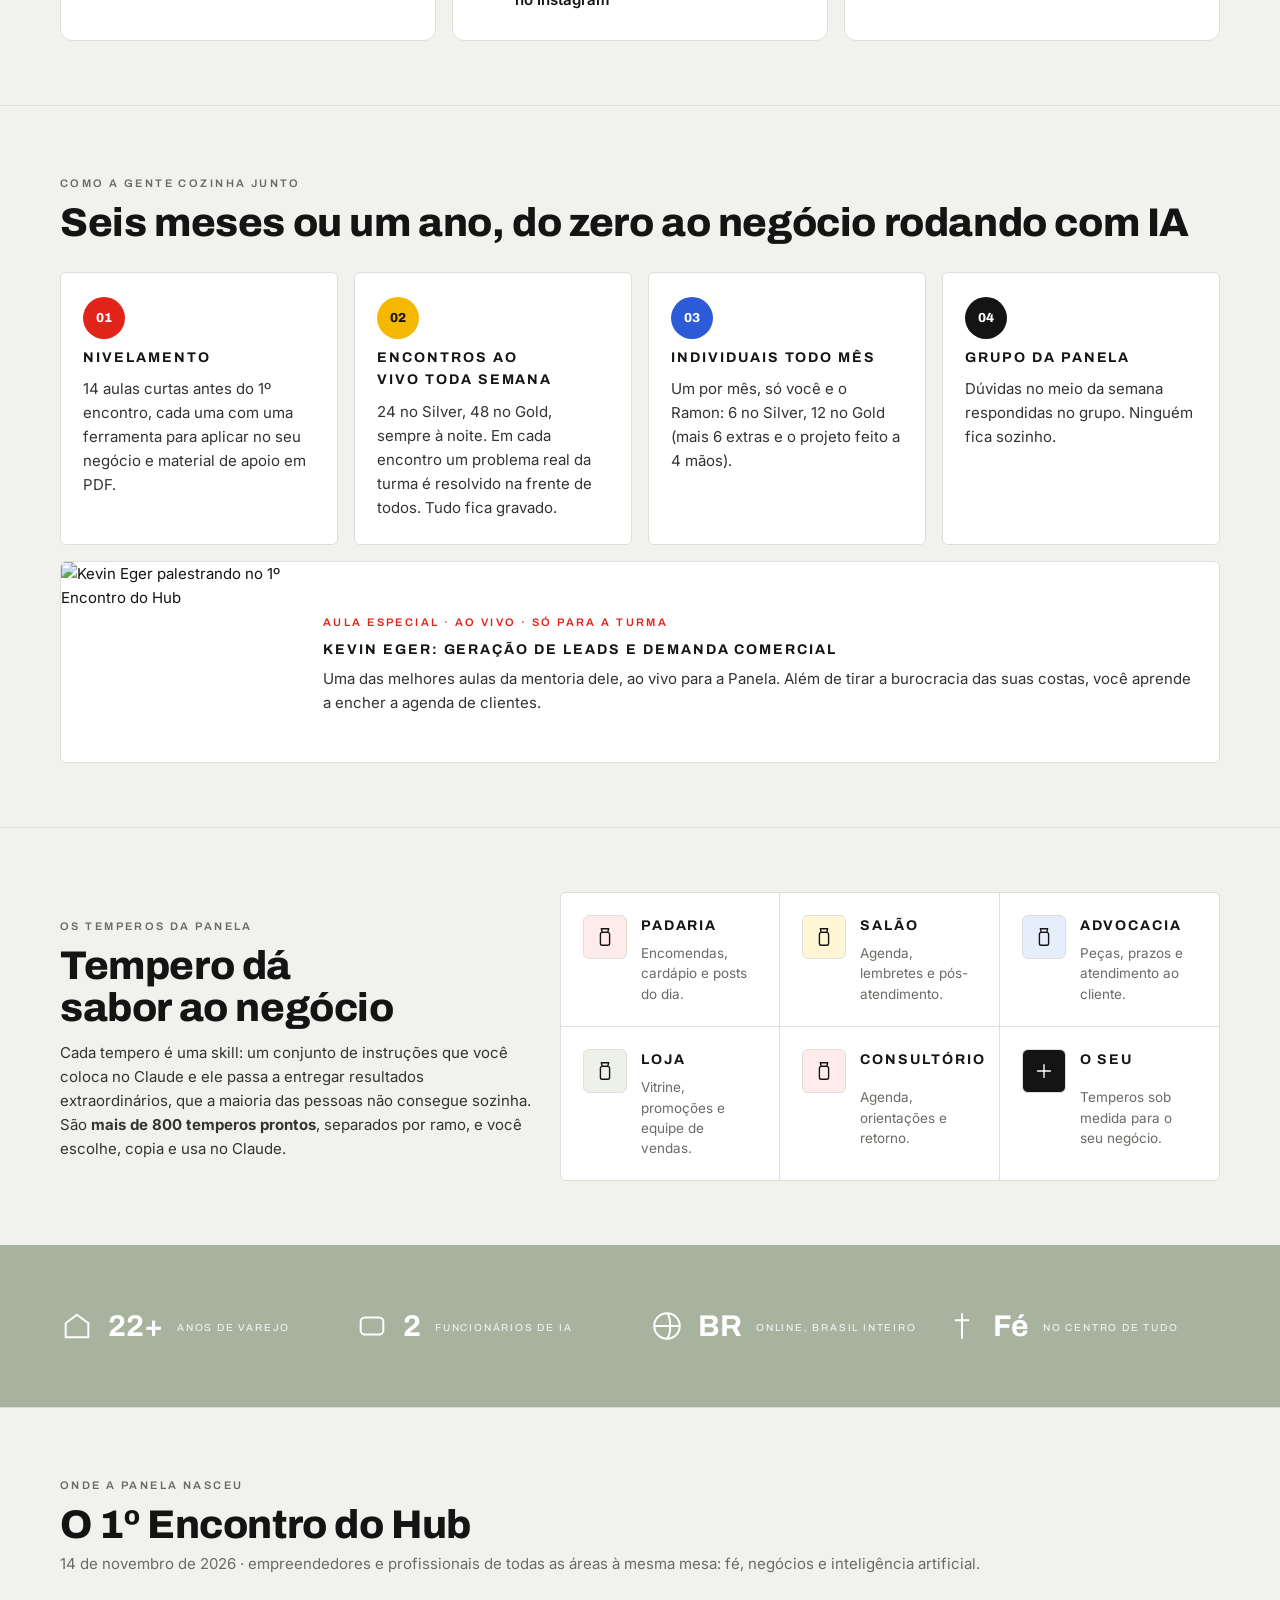
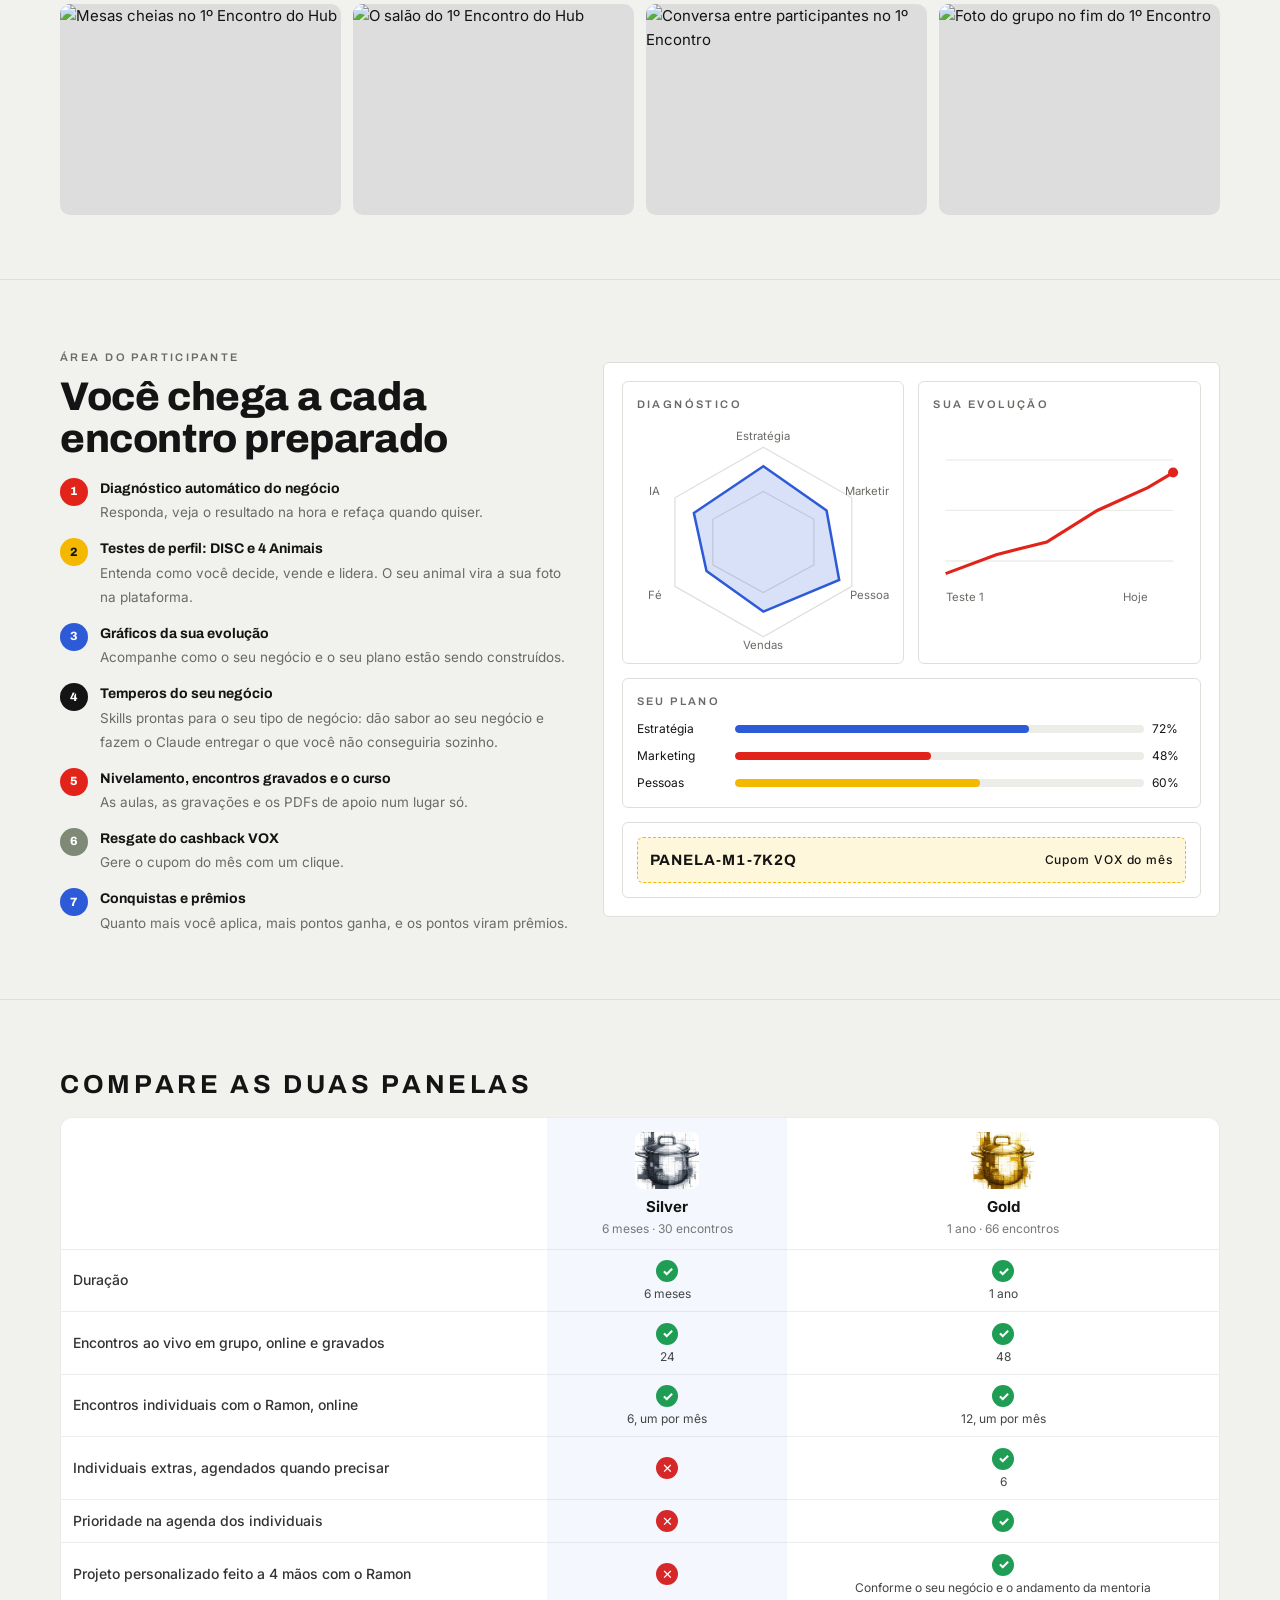
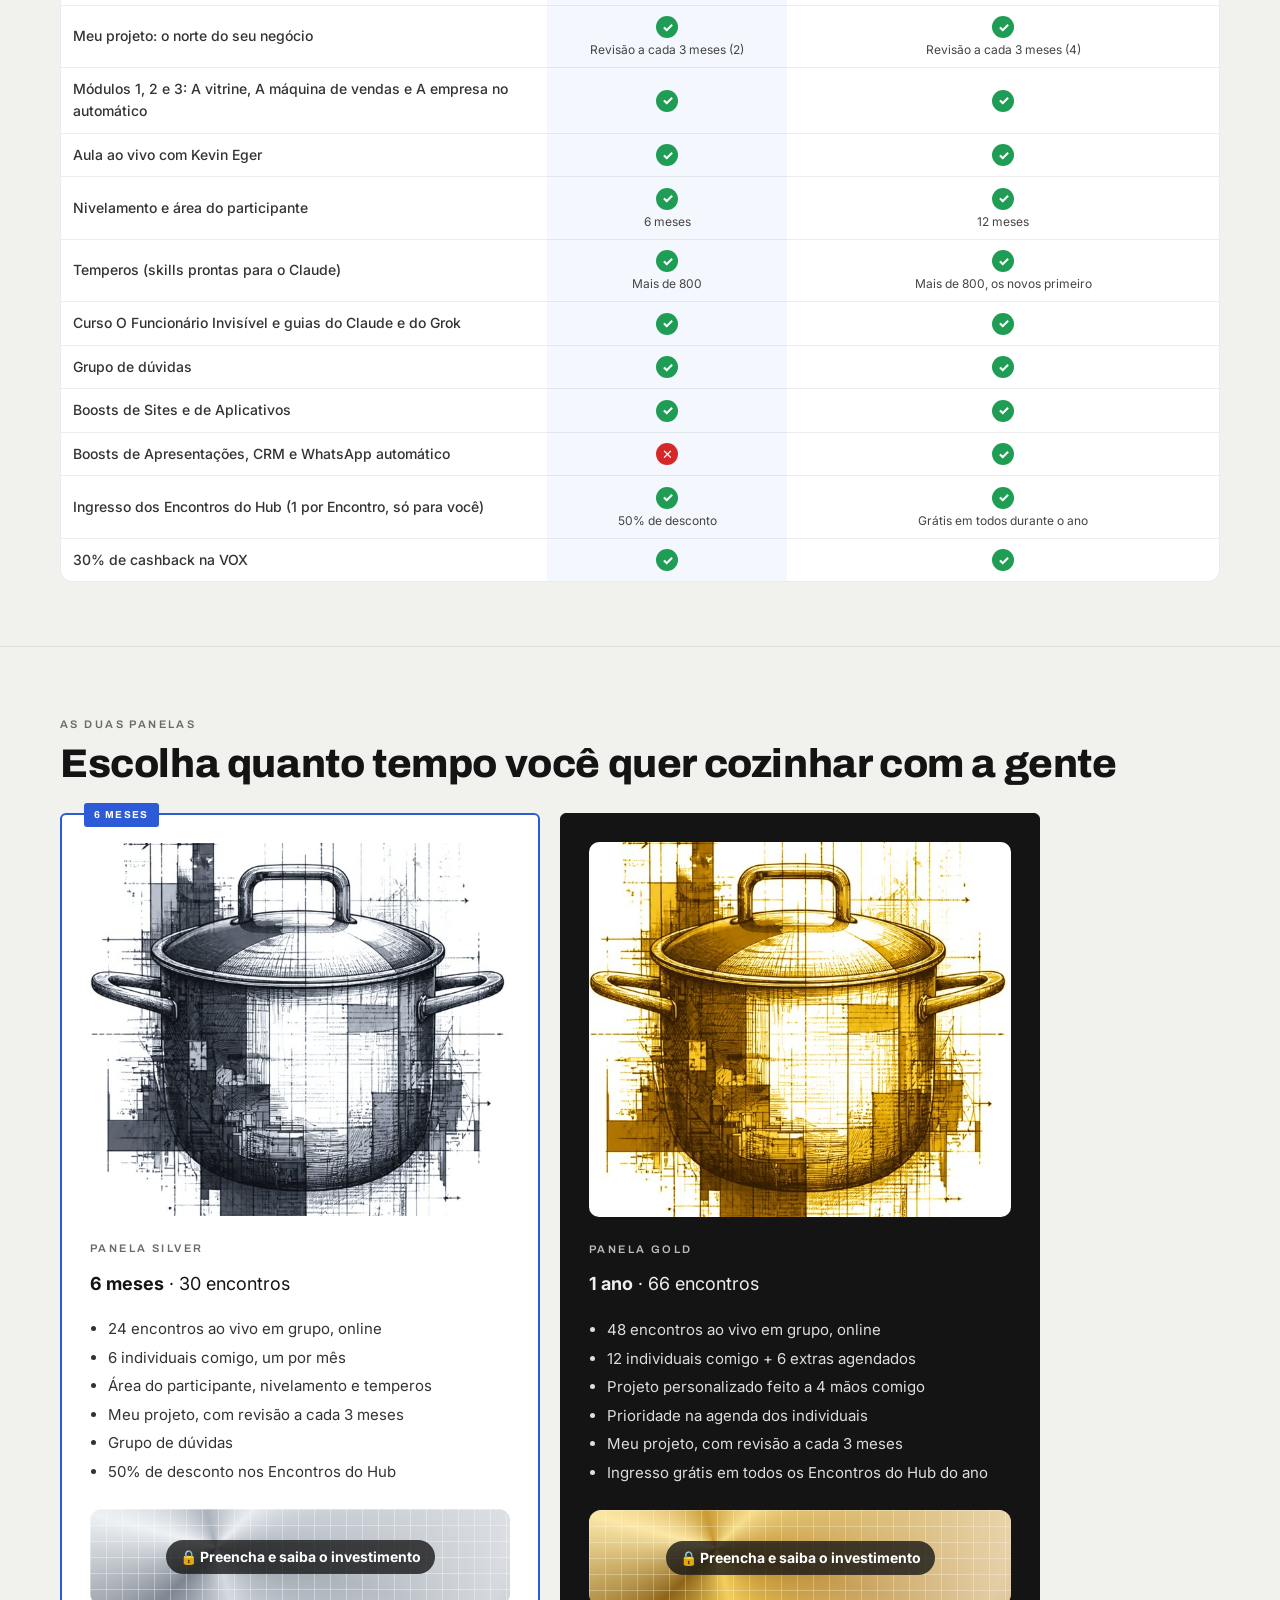
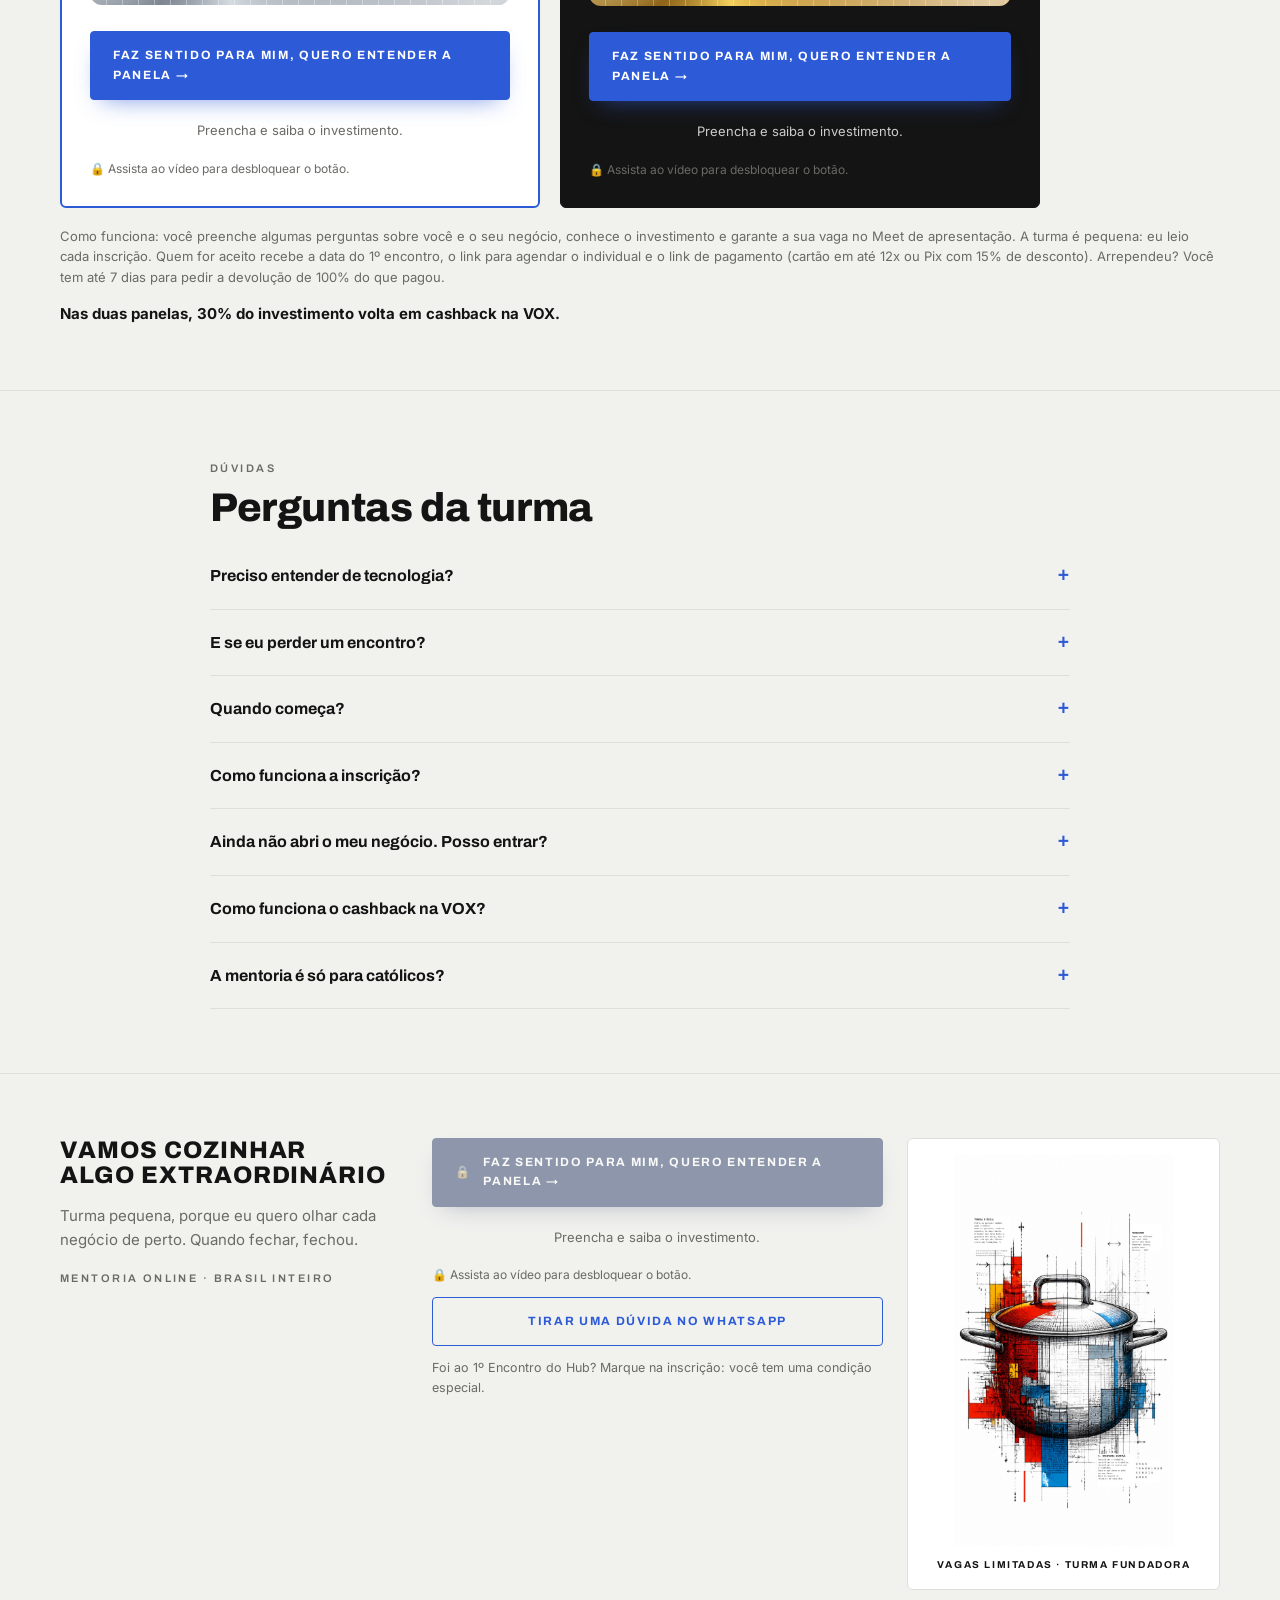
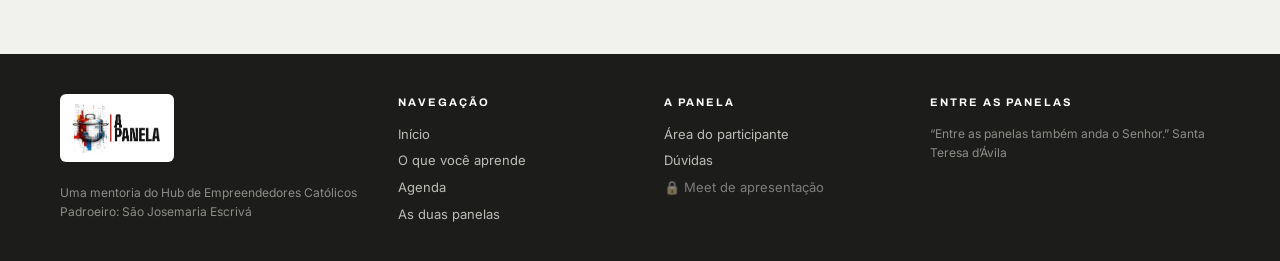
==== commit b1b37a8f: "Area do participante da Panela" ====
--- a/index.html
+++ b/index.html
@@ -228,7 +228,7 @@
 /* ===== Conversão: vídeo, cozinha, prova social, compra ===== */
 .player video{width:100%;height:100%;object-fit:cover;display:block;background:#141414;border-radius:inherit}
 .cozinha{display:grid;grid-template-columns:repeat(4,minmax(0,1fr));gap:16px}
-.ck{display:grid;gap:8px;align-content:start}.ck h3{margin:0}.ck p{margin:0;color:#333}
+.ck{display:grid;gap:8px;align-content:start;padding:24px 22px}.ck h3{margin:0}.ck p{margin:0;color:#333}
 .ck .num{width:42px;height:42px;border-radius:50%;display:grid;place-items:center;color:#fff;font:800 13px var(--display)}
 .kevin{display:grid;grid-template-columns:240px minmax(0,1fr);gap:22px;align-items:center;margin-top:16px;padding:0;overflow:hidden}
 .kevin img{width:100%;height:100%;min-height:200px;object-fit:cover;object-position:60% 25%;display:block}
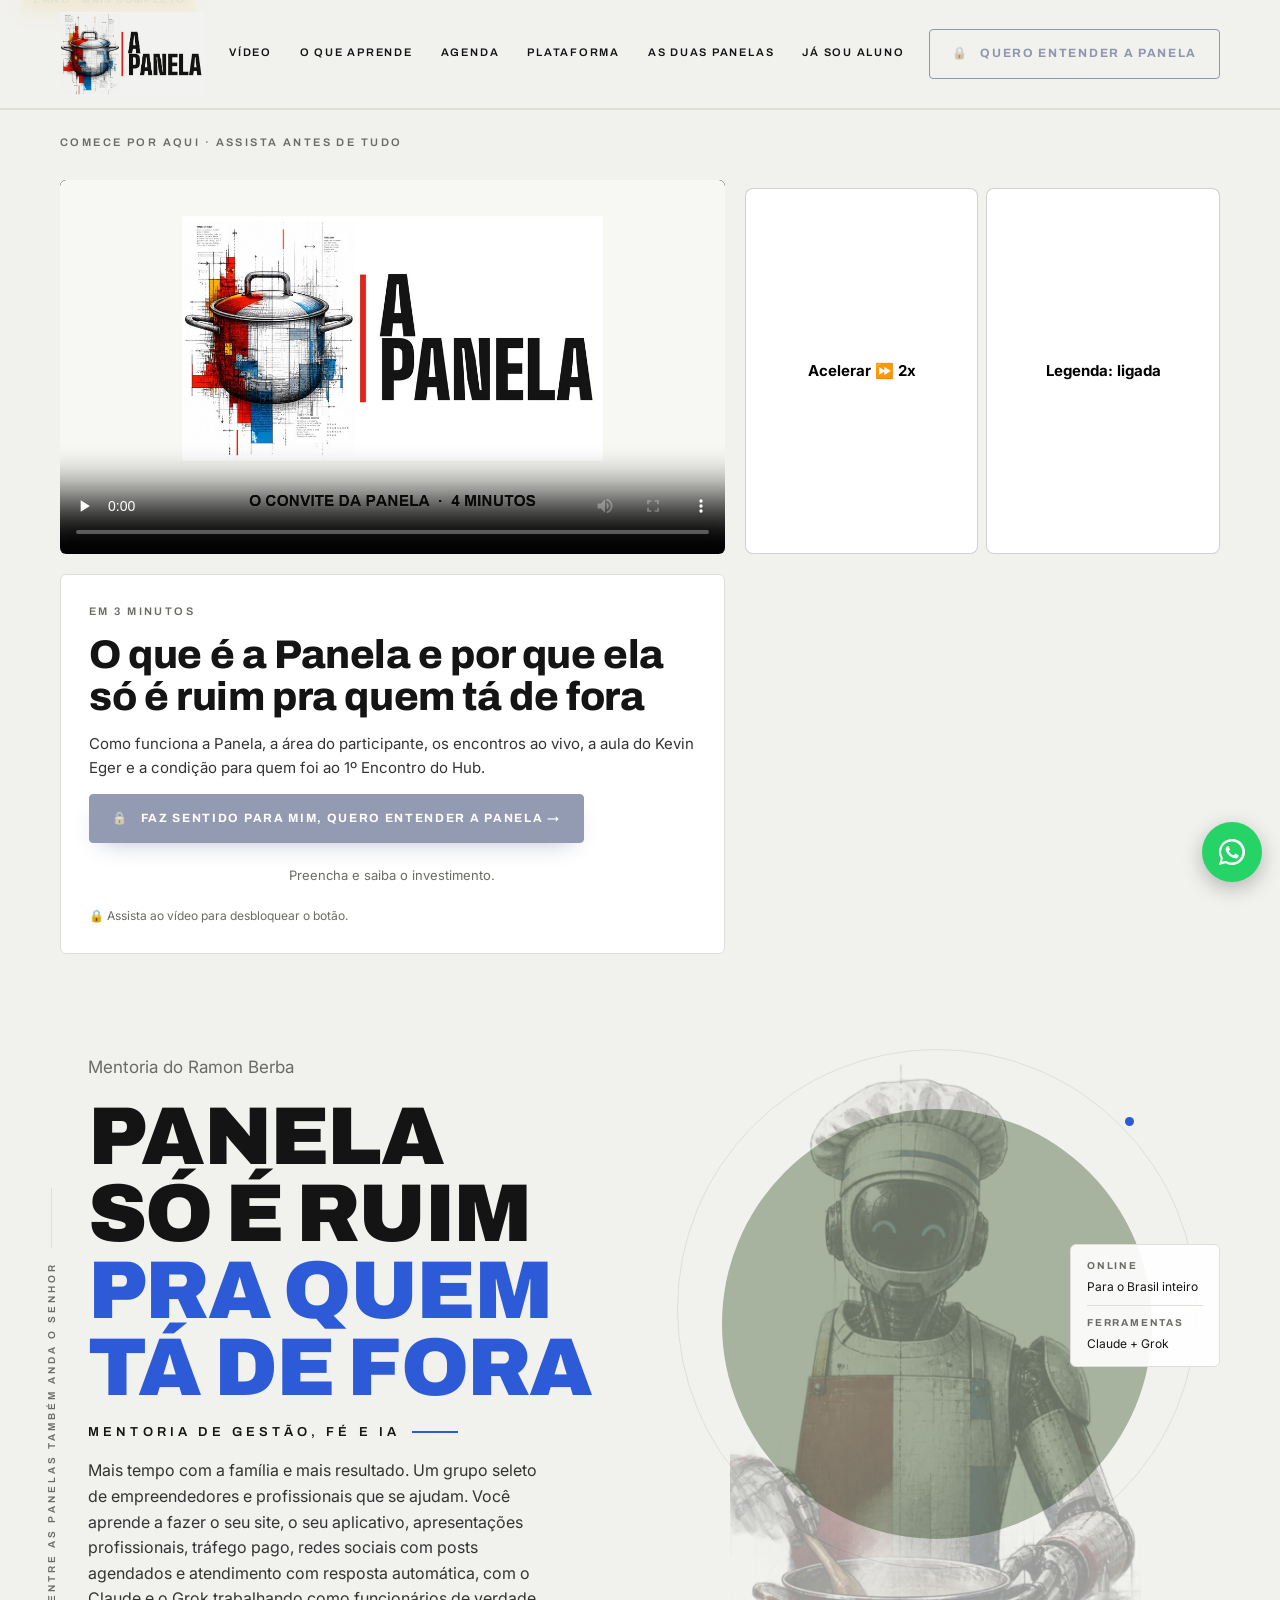
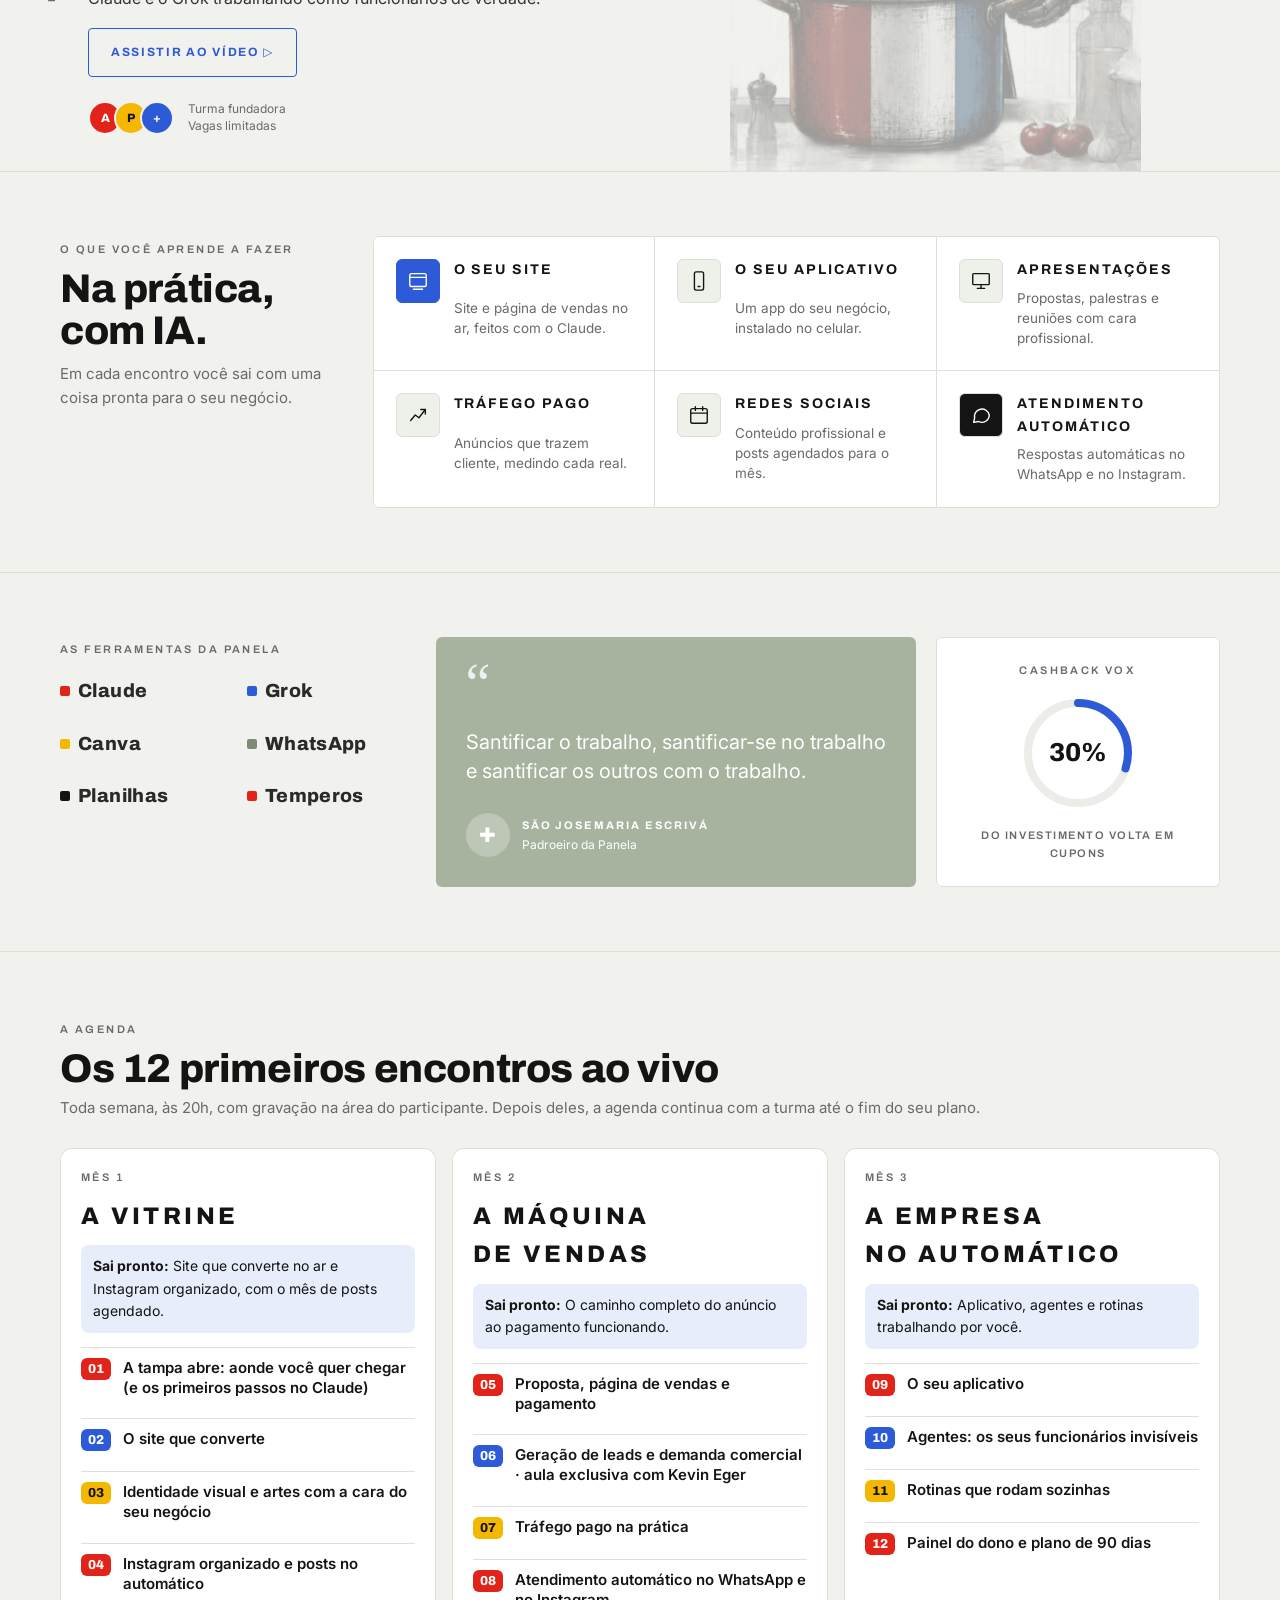
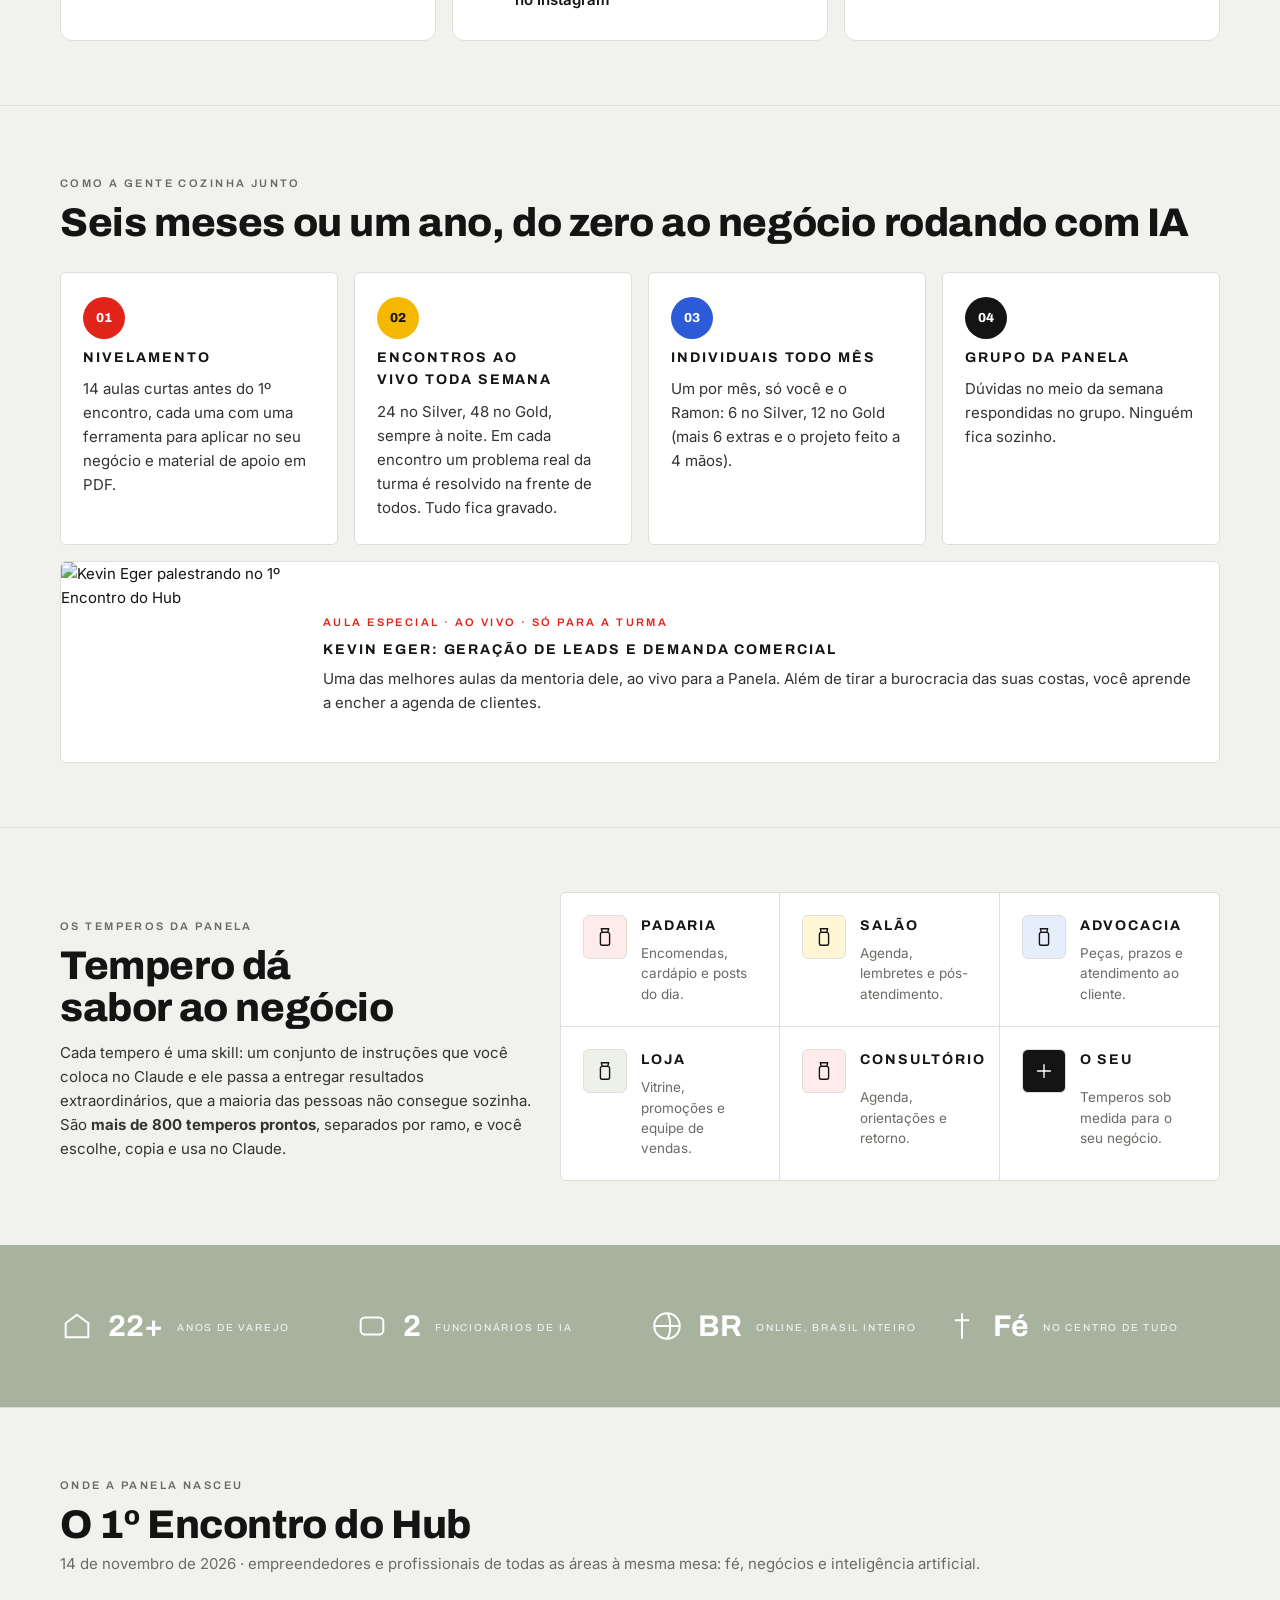
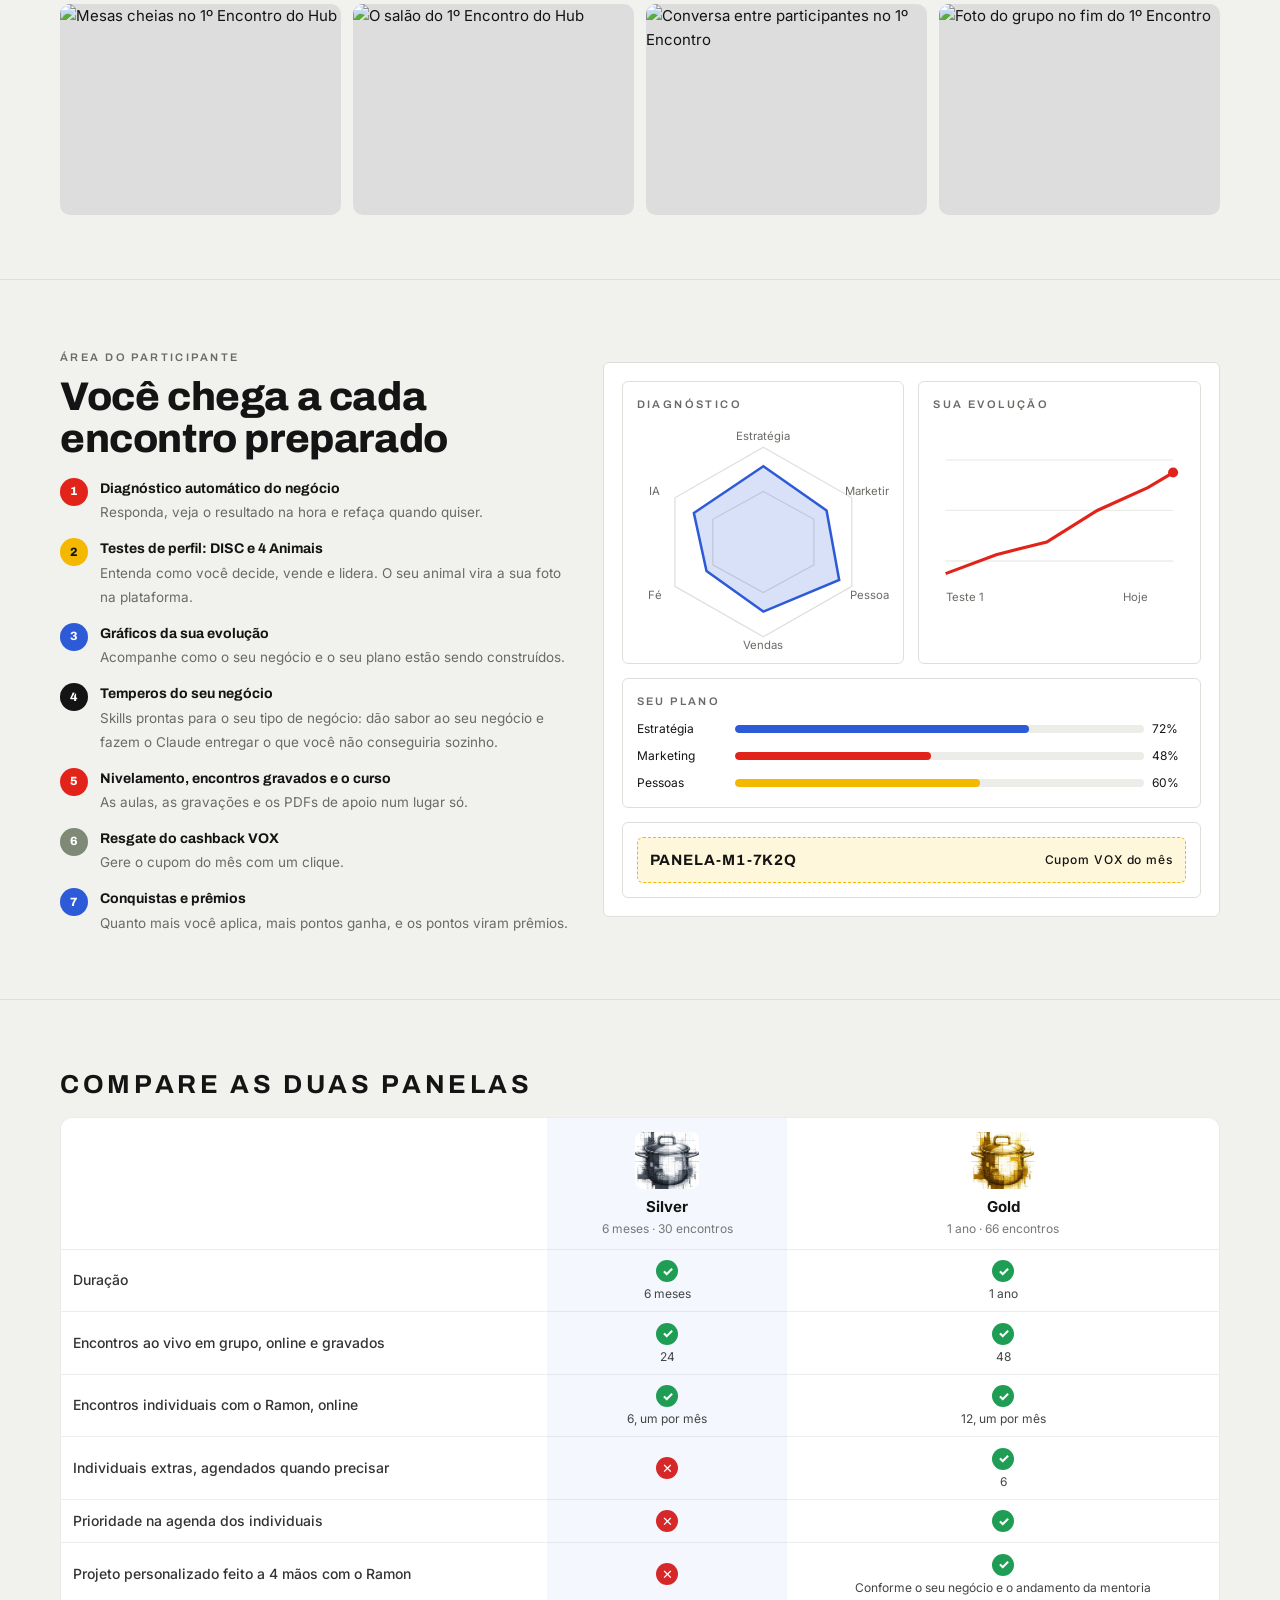
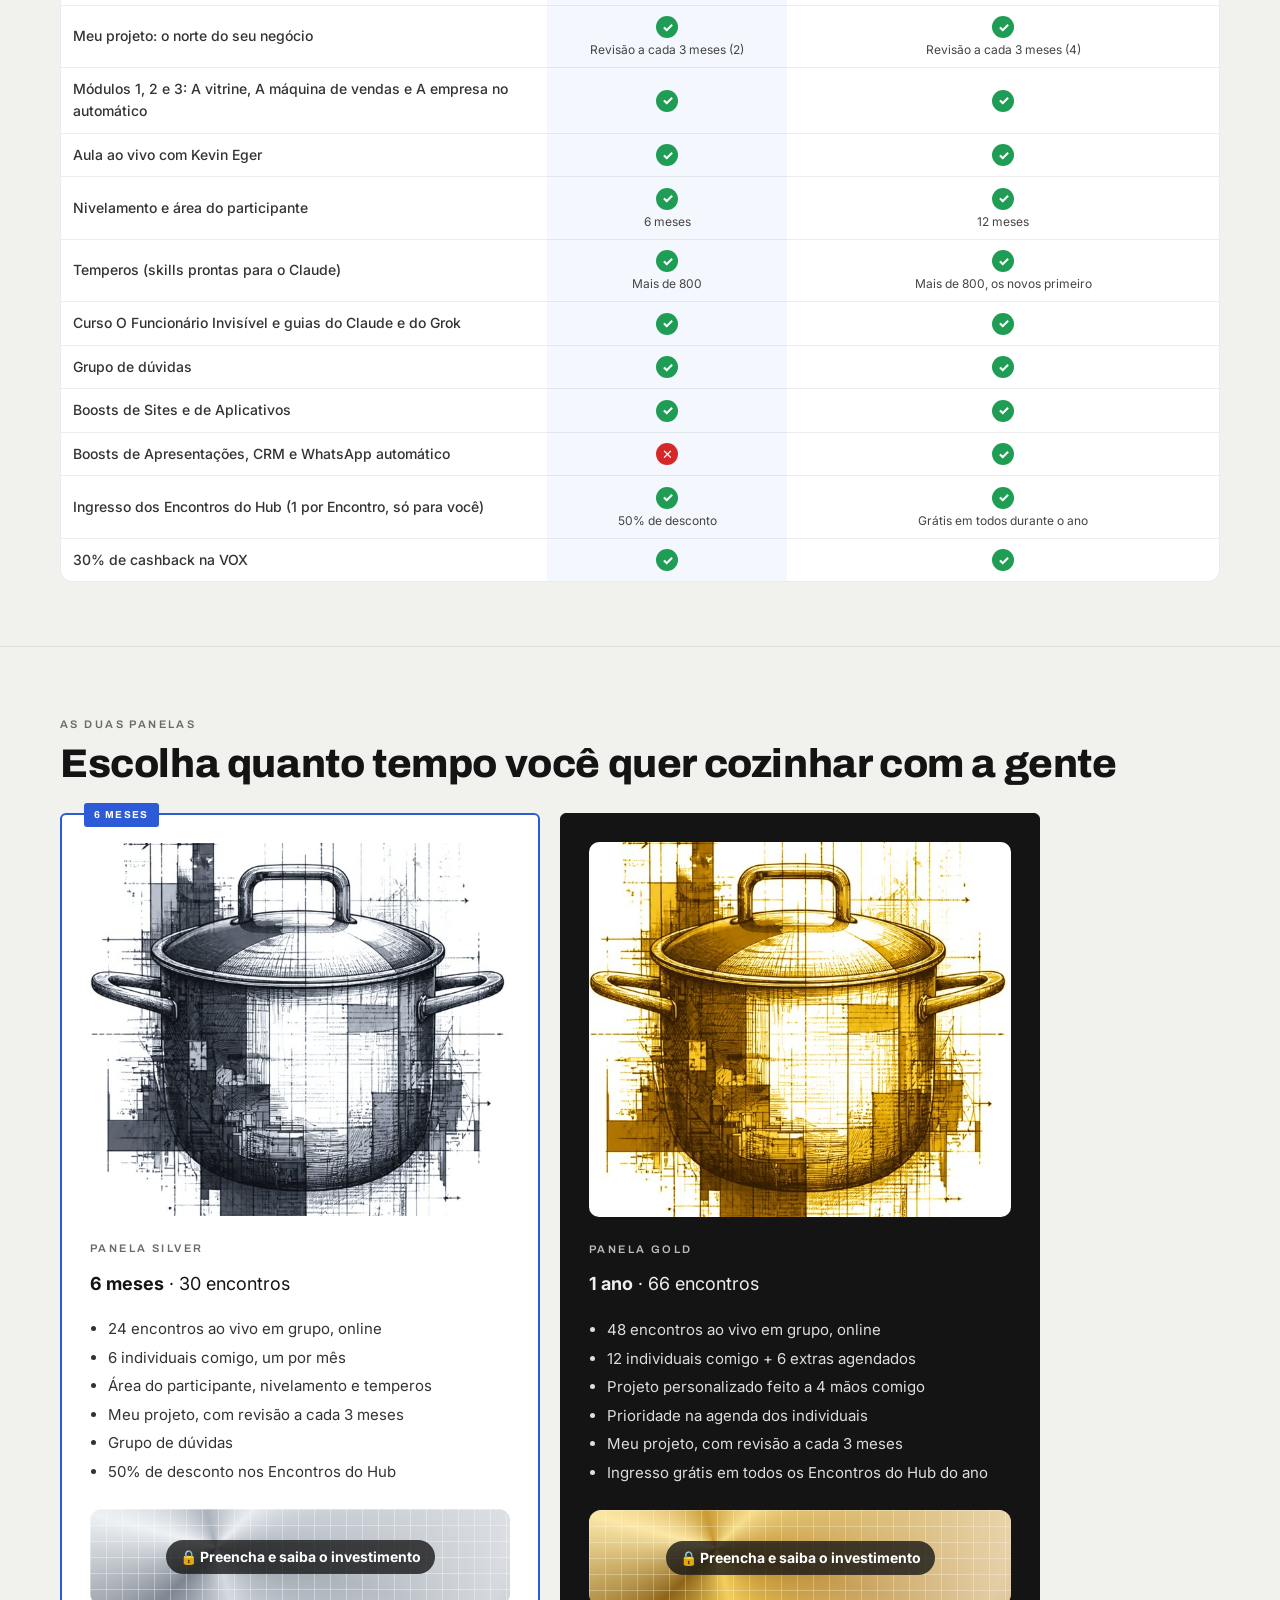
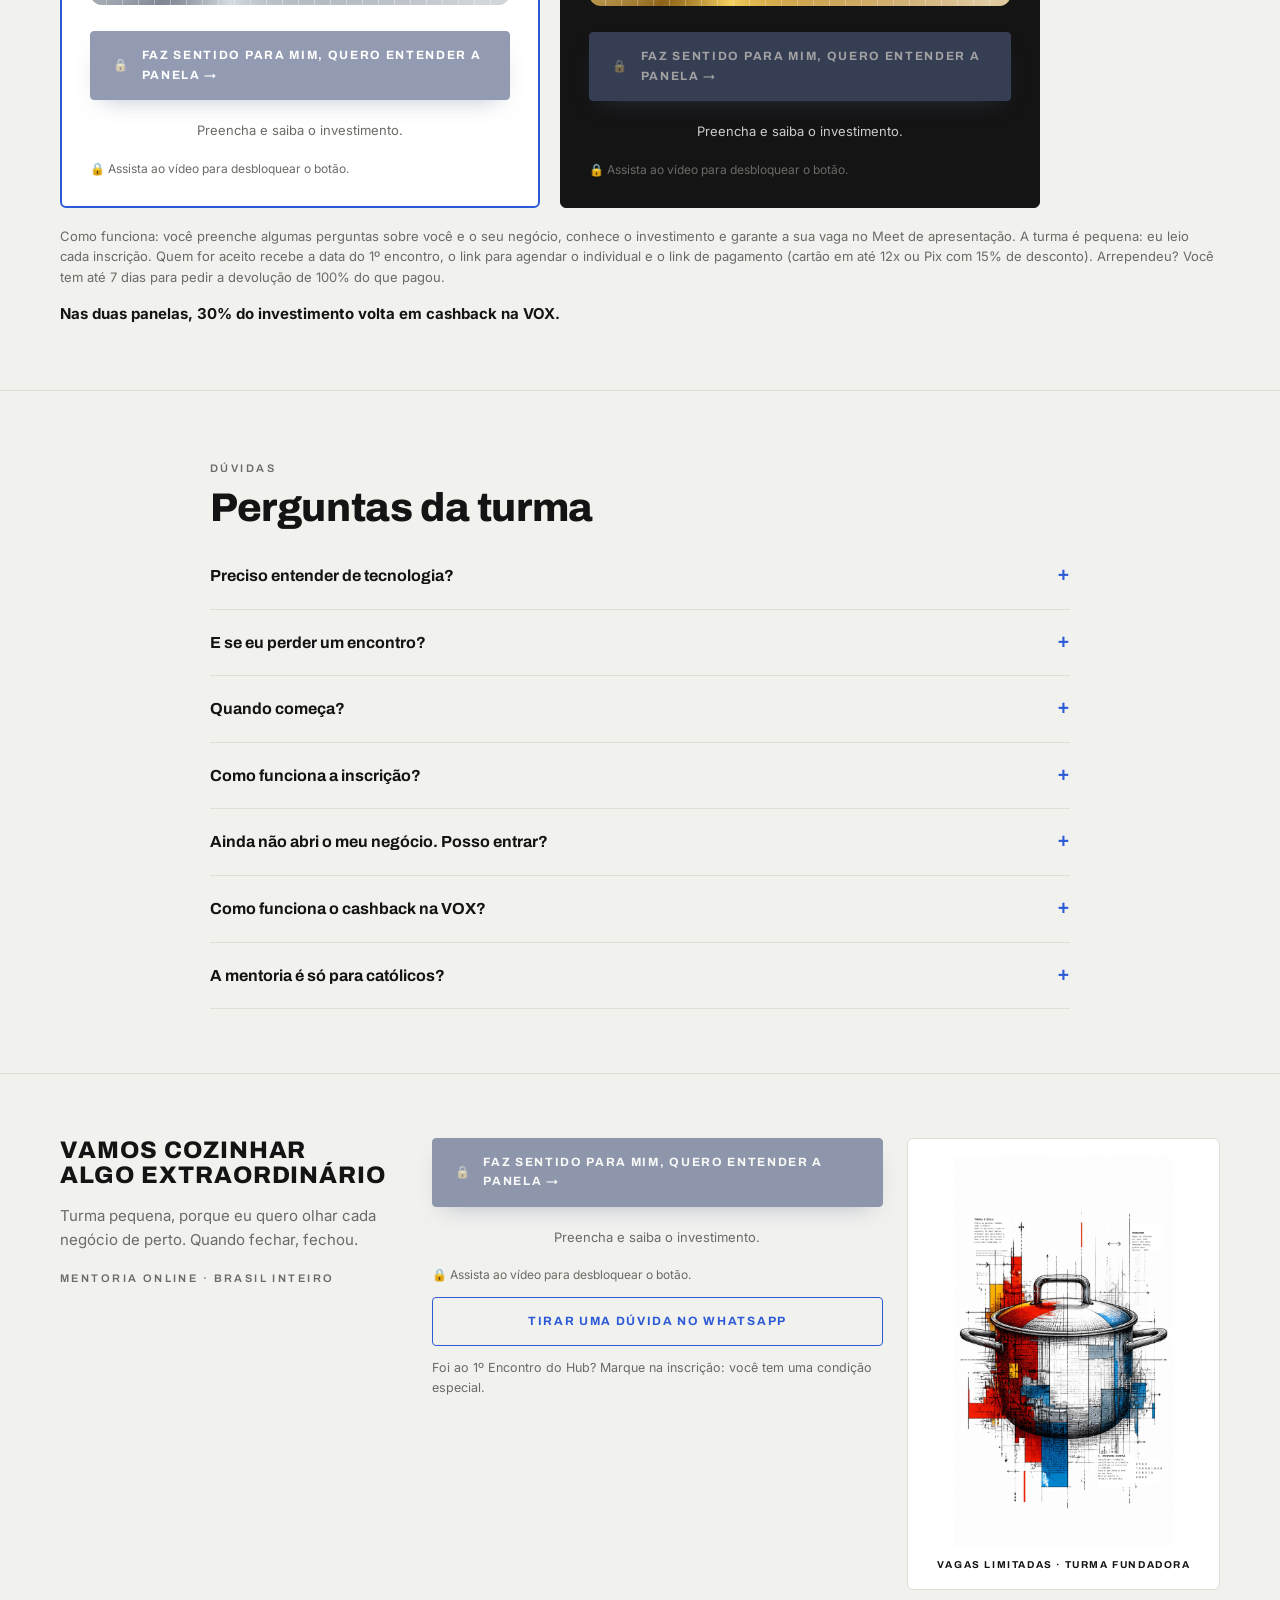
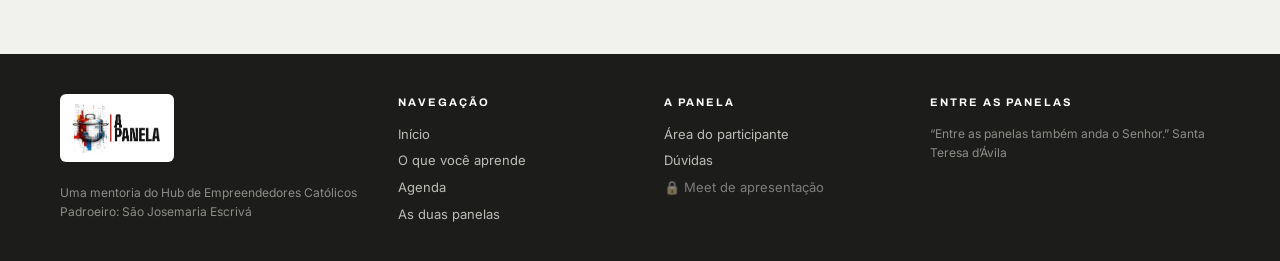
==== commit 015fbf0f: "Area do participante da Panela" ====
--- a/index.html
+++ b/index.html
@@ -327,8 +327,8 @@
 html:not(.liberado) a[href*="usevox.com.br/produtos/a-panela-"]{opacity:.55;filter:grayscale(.6)}
 html:not(.liberado) a[href*="usevox.com.br/produtos/a-panela-"]::before{content:"🔒 "}
 /* botões da subpágina travados até ver o vídeo */
-html:not(.liberado) a[href="entender/"]{opacity:.6;filter:grayscale(.7);cursor:not-allowed}
-html:not(.liberado) a[href="entender/"]::before{content:"🔒 "}
+html:not(.liberado) a[href^="entender/"]{opacity:.6;filter:grayscale(.7);cursor:not-allowed}
+html:not(.liberado) a[href^="entender/"]::before{content:"🔒 "}
 .trava-aviso{display:block;font-size:12px;color:var(--muted);margin-top:6px}
 html.liberado .trava-aviso{display:none}
 #aviso-video{position:fixed;left:50%;bottom:96px;transform:translateX(-50%) translateY(20px);background:#141414;color:#fff;padding:12px 18px;border-radius:10px;font-size:14px;z-index:999;opacity:0;pointer-events:none;transition:.25s;max-width:90vw;text-align:center}
@@ -557,7 +557,7 @@
 function videoVisto(){try{if(localStorage.getItem(CHAVE_VIDEO)==="1")return true}catch(e){} return window.__videoVisto===true}
 function liberarCompra(){try{localStorage.setItem(CHAVE_VIDEO,"1")}catch(e){} window.__videoVisto=true;document.documentElement.classList.add("liberado");}
 document.addEventListener("click",function(e){if(e.target.closest&&e.target.closest("[data-ver-video]")){e.preventDefault();avisoVideo();}});
-document.addEventListener("click",function(e){var a=e.target.closest&&e.target.closest('a[href="entender/"]');if(a&&!videoVisto()){e.preventDefault();avisoVideo("Assista ao vídeo para desbloquear o botão.");}},true);
+document.addEventListener("click",function(e){var a=e.target.closest&&e.target.closest('a[href^="entender/"]');if(a&&!videoVisto()){e.preventDefault();avisoVideo("Assista ao vídeo para desbloquear o botão.");}},true);
 function avisoVideo(msg){
   var v=document.getElementById("video");if(v)v.scrollIntoView({behavior:"smooth",block:"start"});
   var t=document.getElementById("aviso-video");
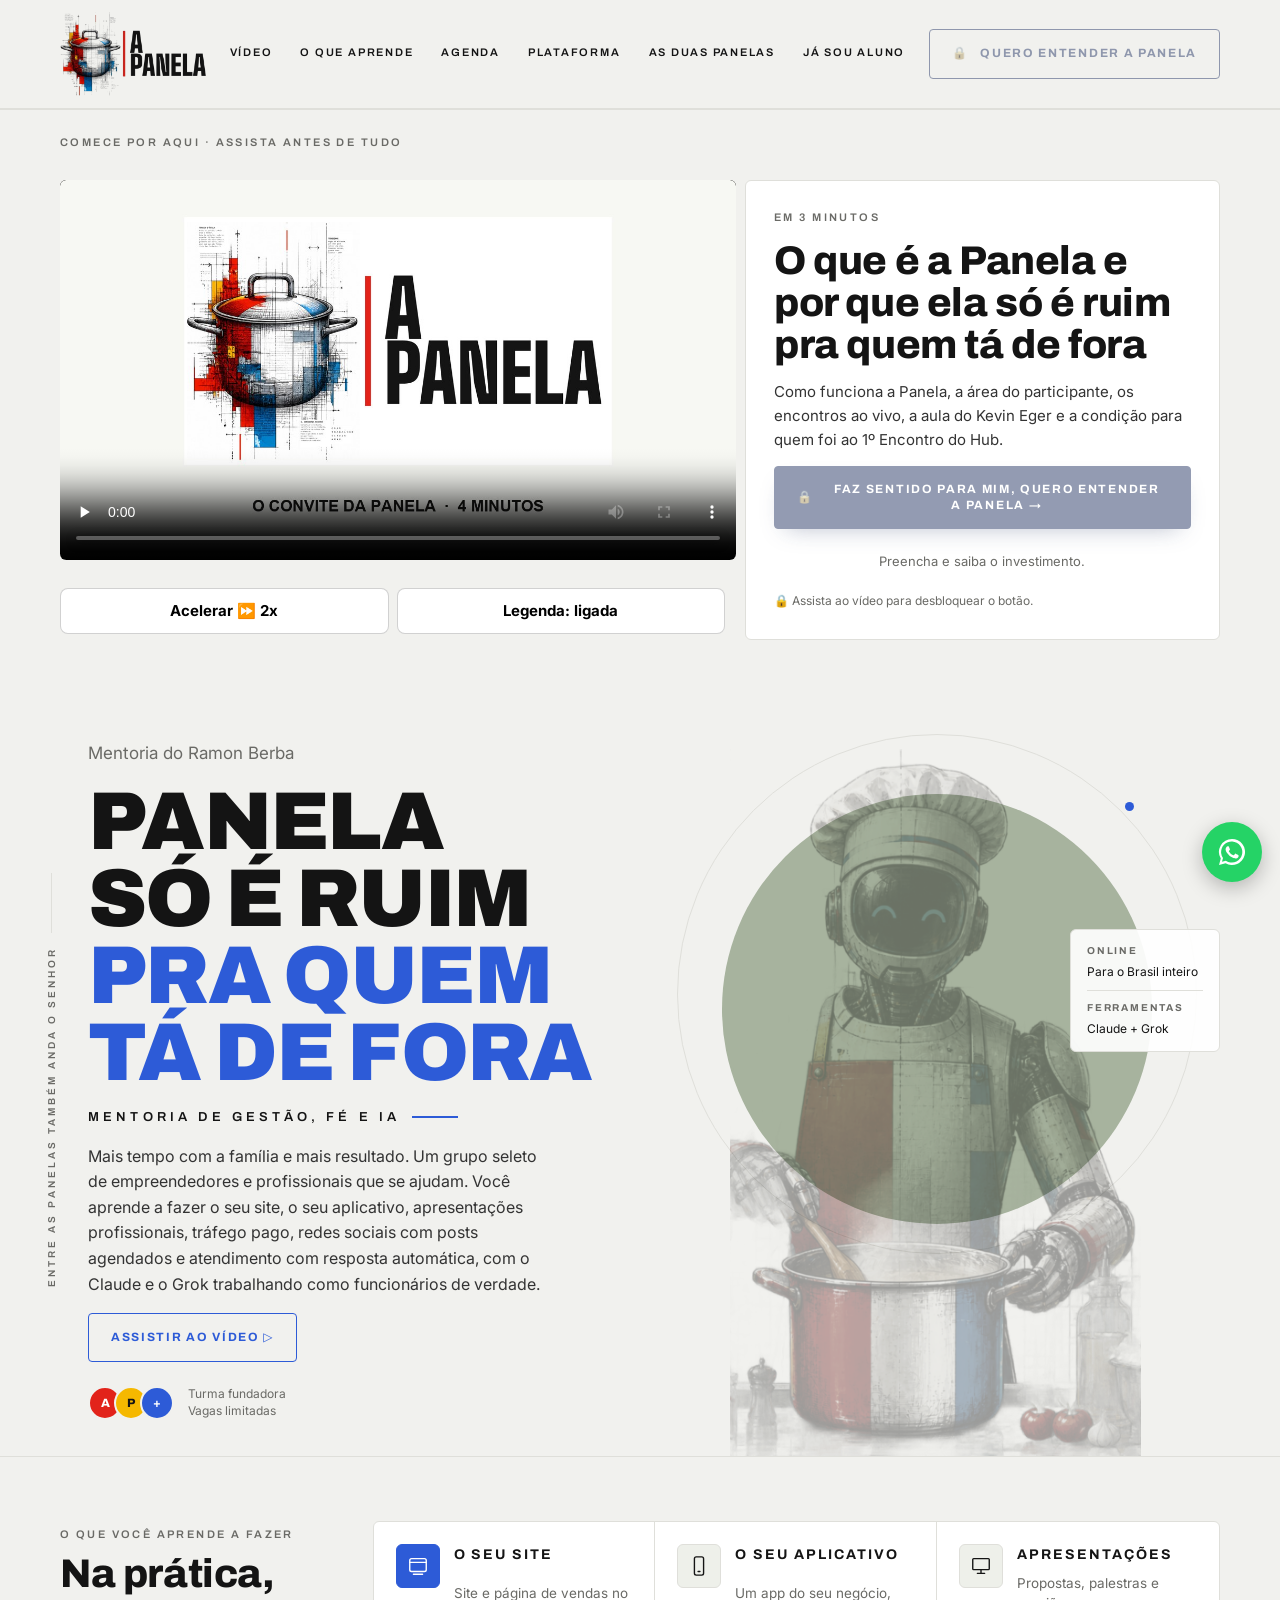
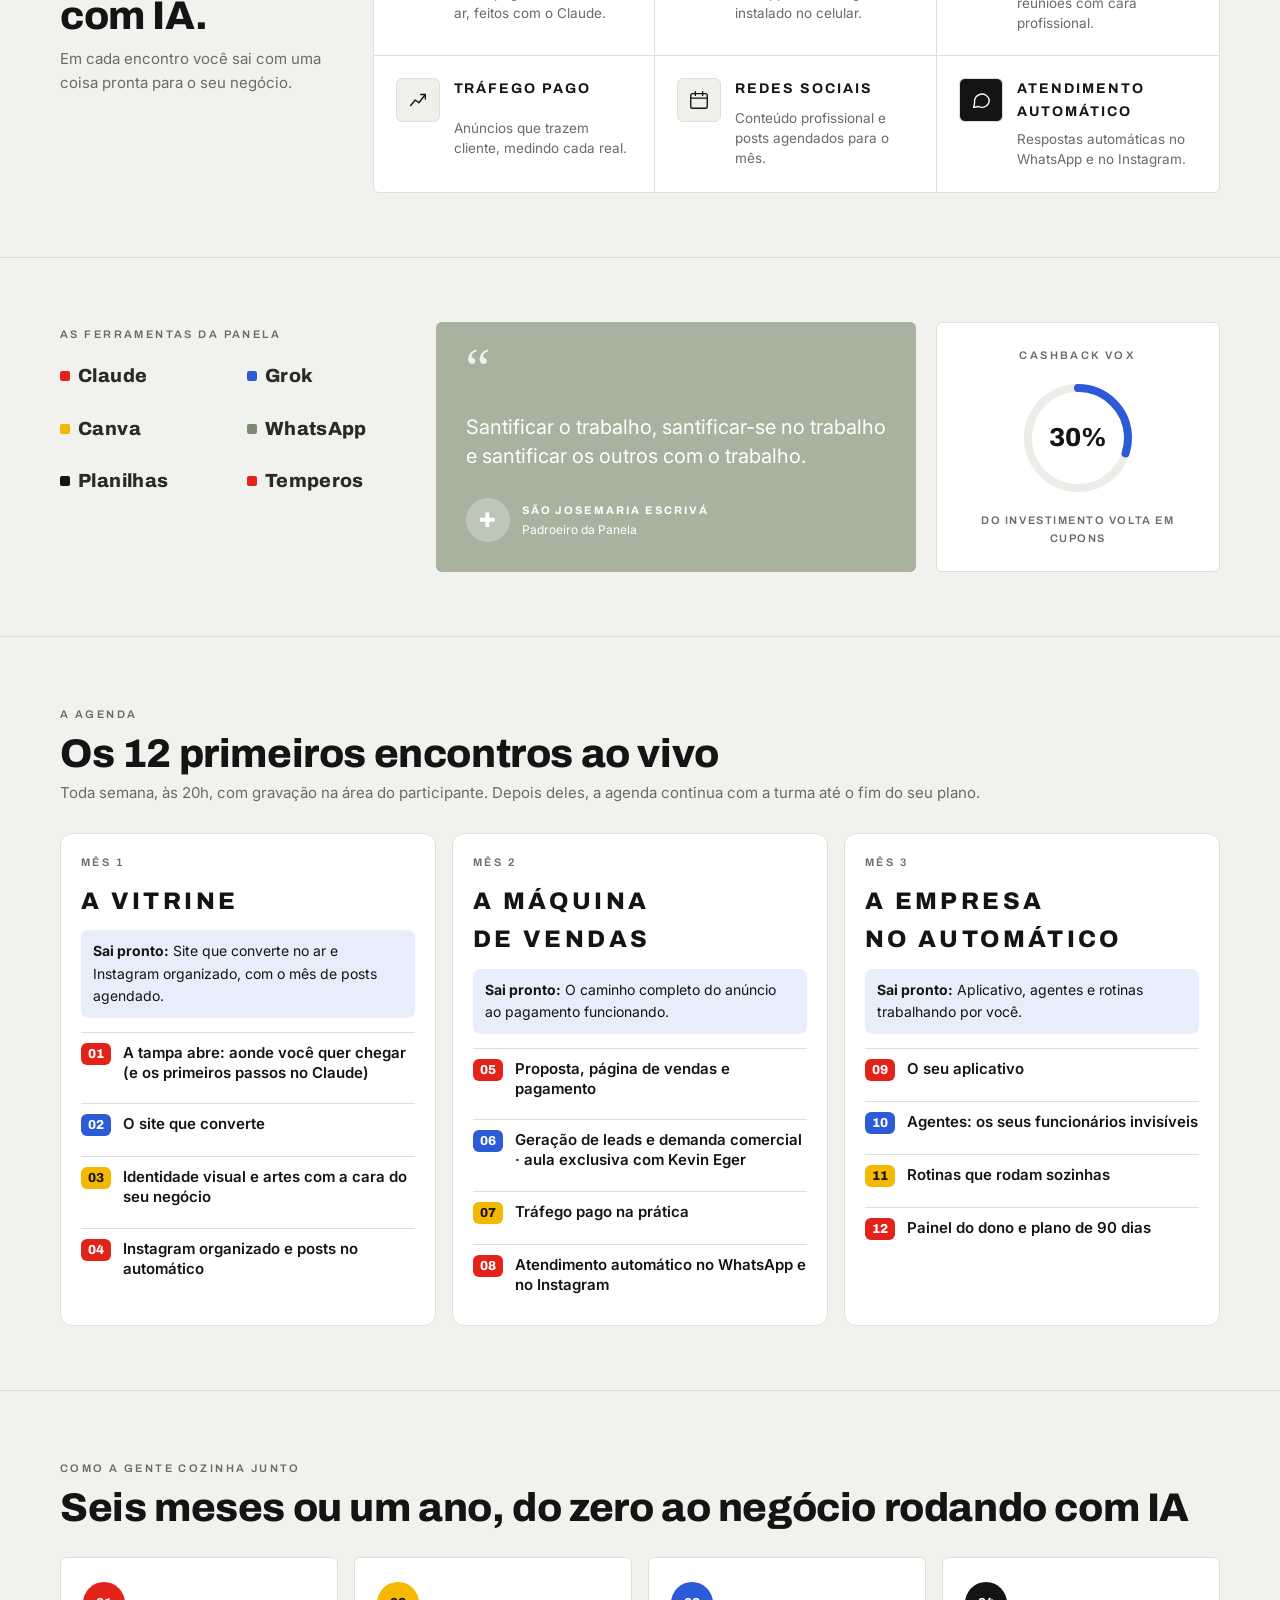
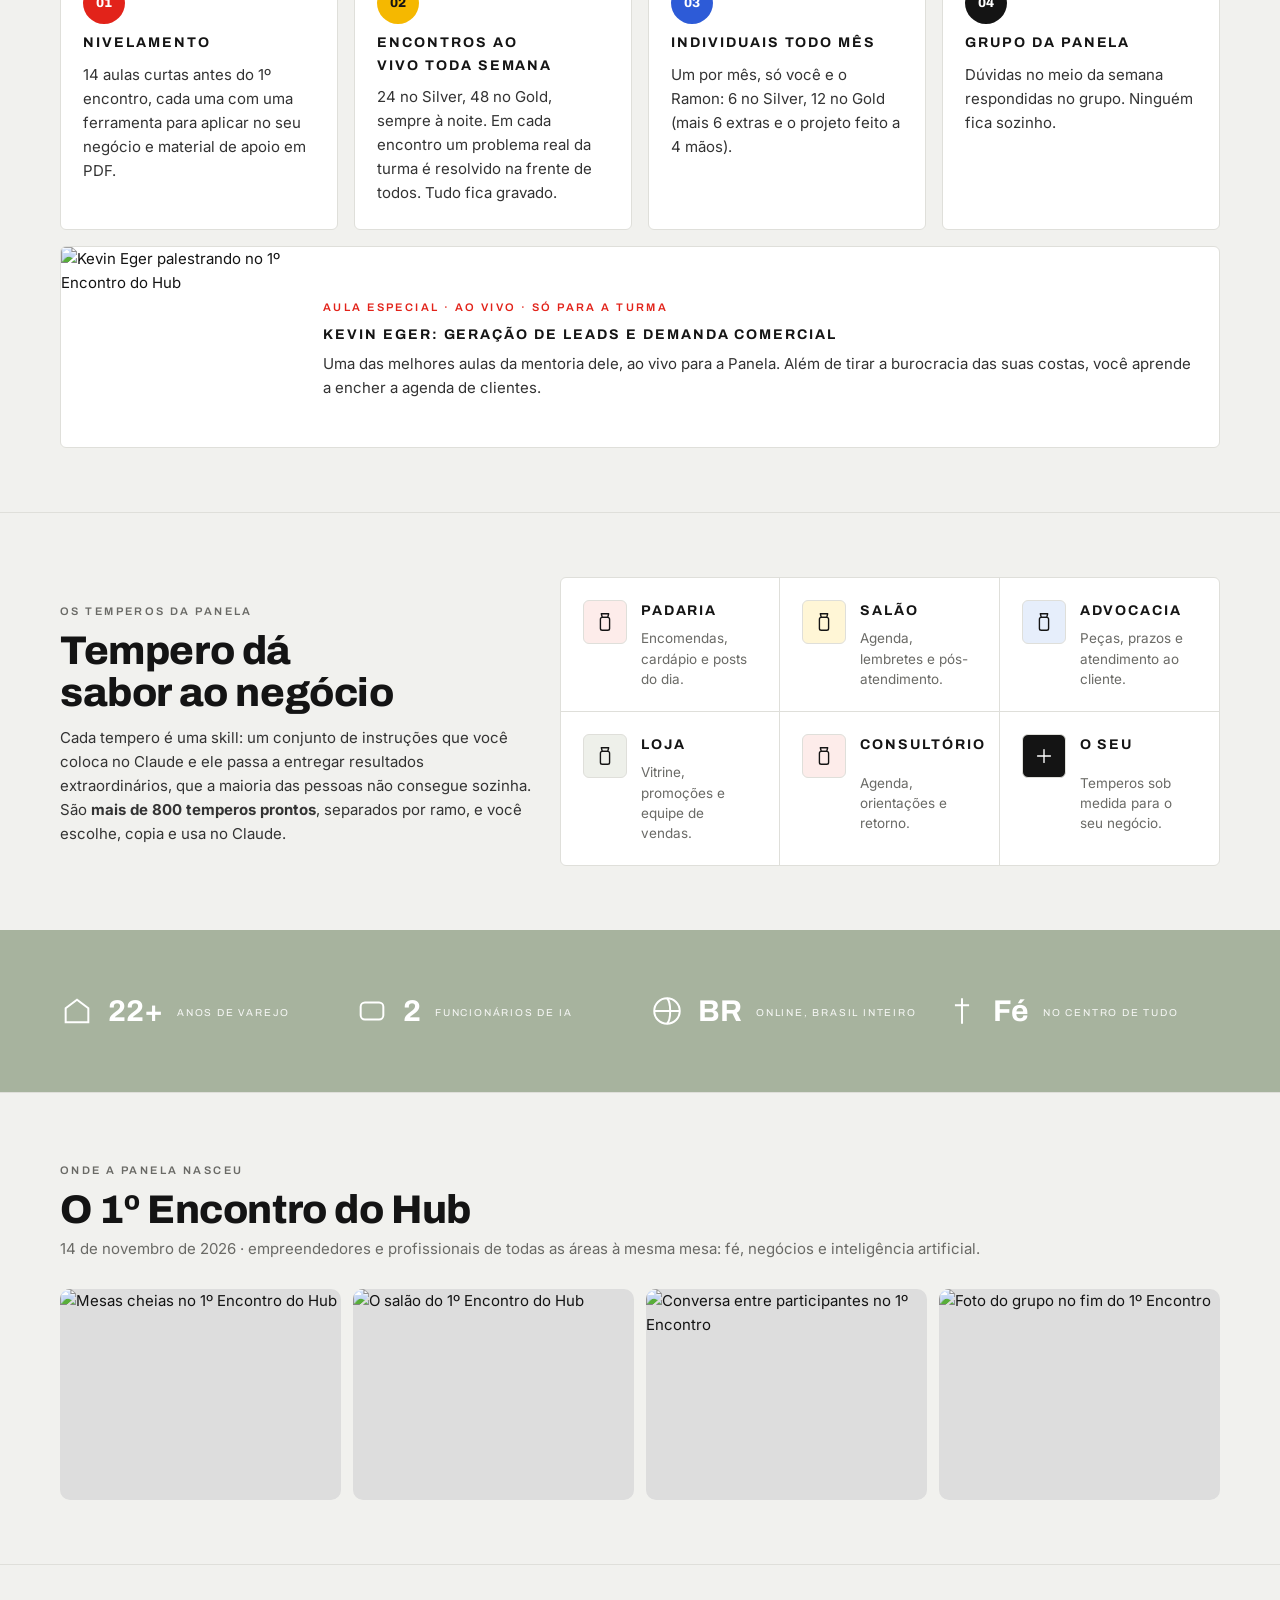
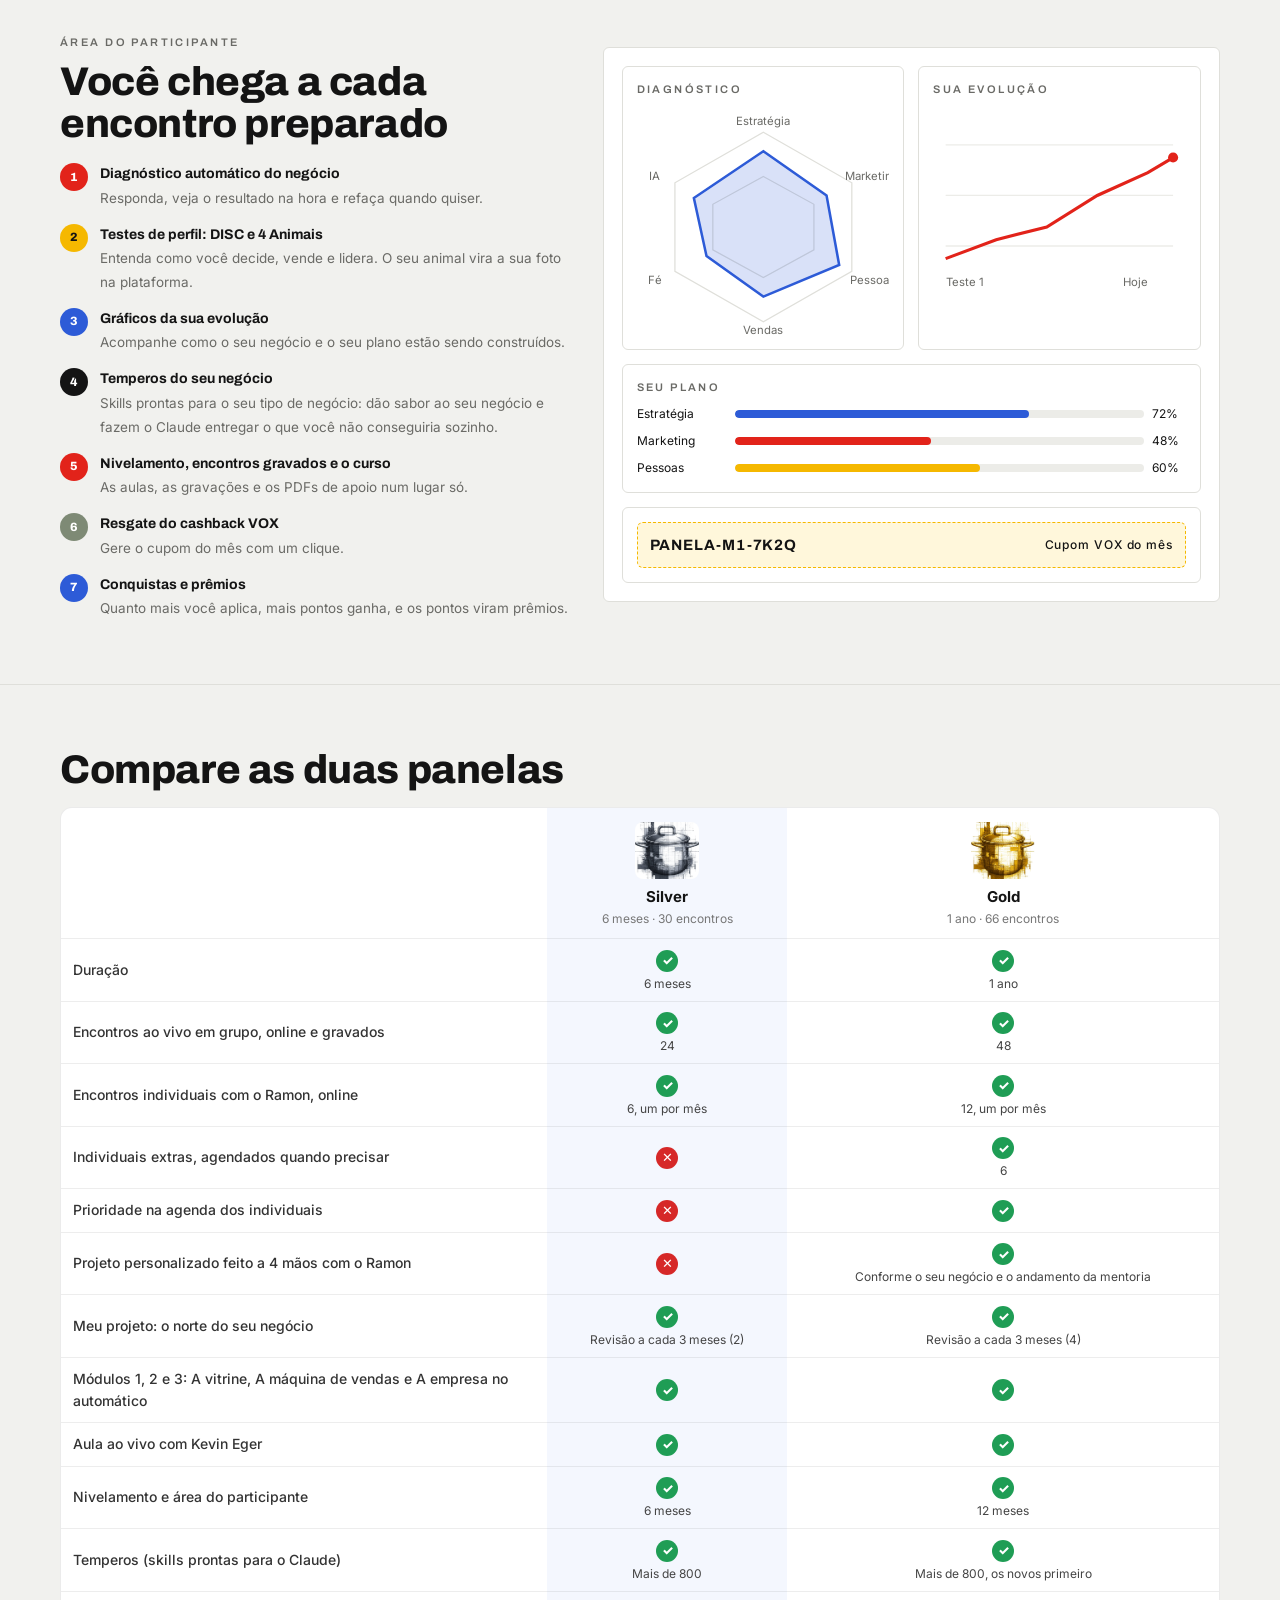
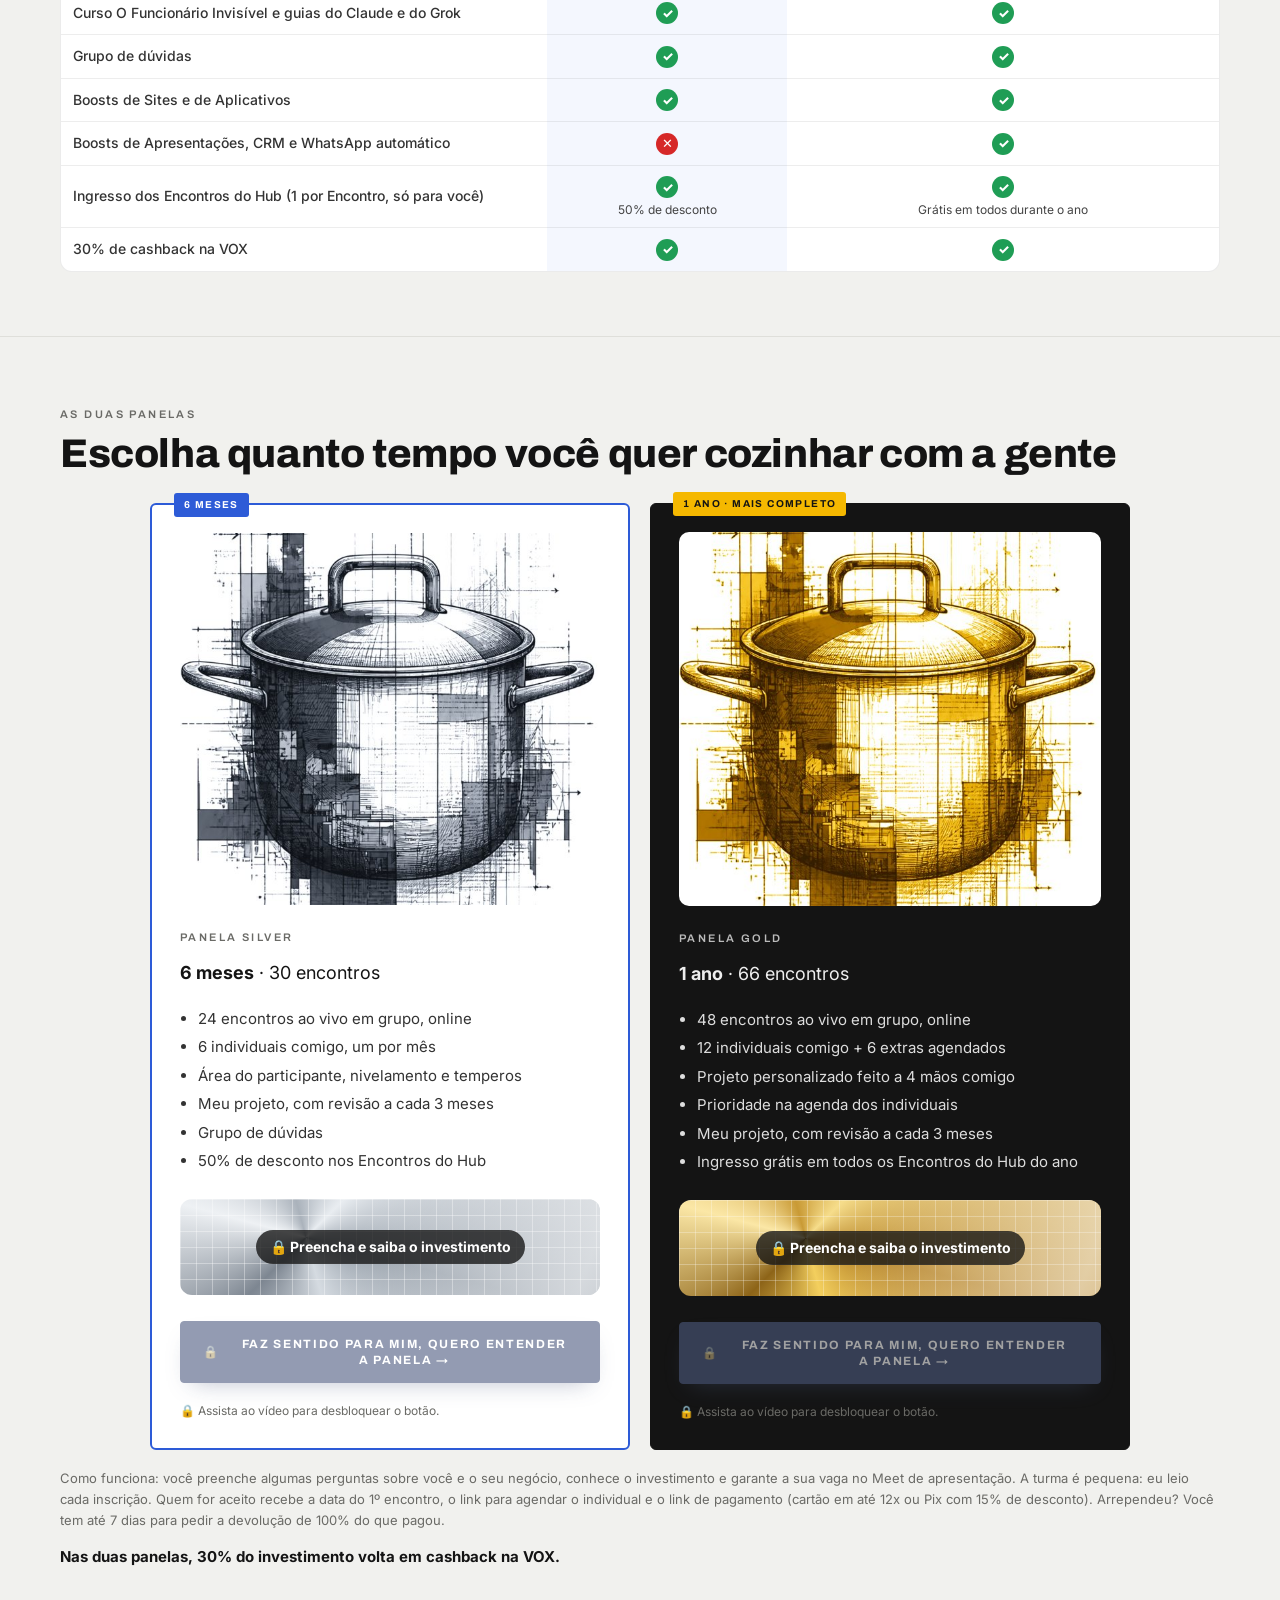
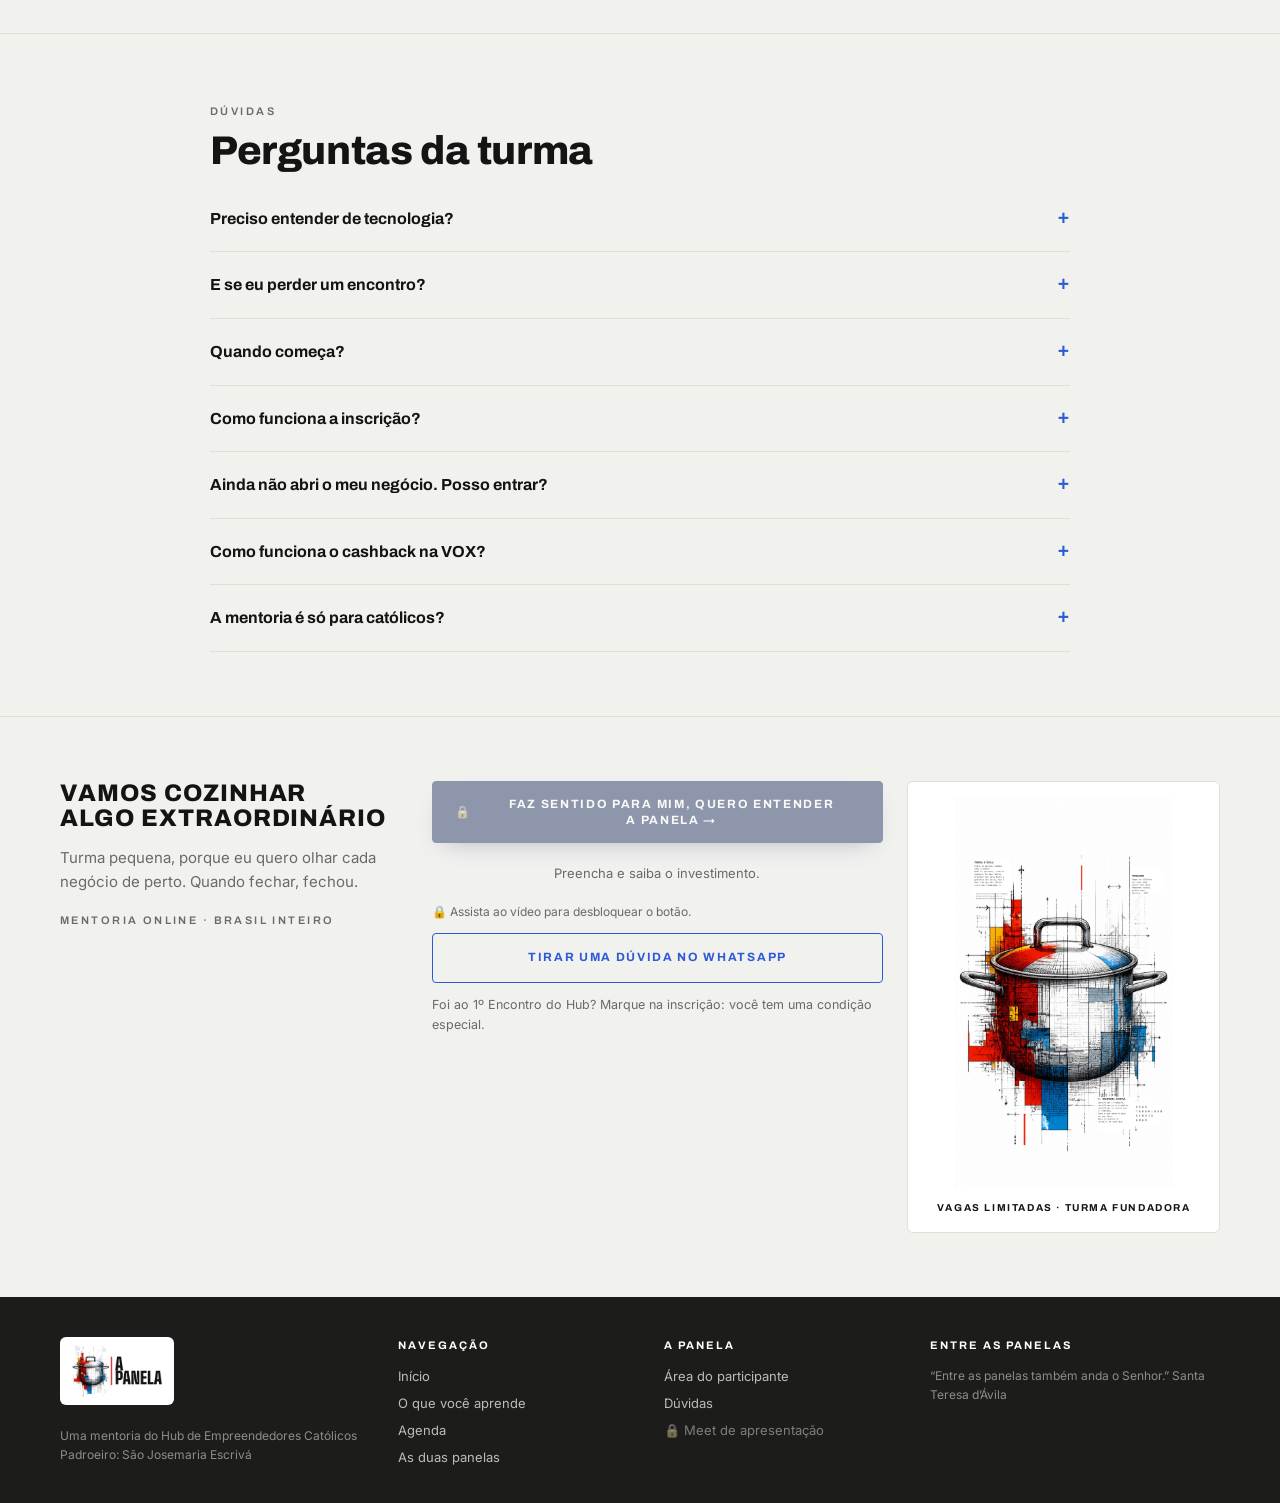
==== commit a2b9b8f2: "Area do participante da Panela" ====
--- a/index.html
+++ b/index.html
@@ -333,11 +333,39 @@
 html.liberado .trava-aviso{display:none}
 #aviso-video{position:fixed;left:50%;bottom:96px;transform:translateX(-50%) translateY(20px);background:#141414;color:#fff;padding:12px 18px;border-radius:10px;font-size:14px;z-index:999;opacity:0;pointer-events:none;transition:.25s;max-width:90vw;text-align:center}
 #aviso-video.on{opacity:1;transform:translateX(-50%) translateY(0)}
+
+/* revisão visual 26/11 (Michelangelo) */
+.plano{position:relative}
+.planos2{margin-inline:auto}
+.video .player,.video .vid-barra{grid-column:1;min-width:0}
+.video .vid-barra{grid-row:2;align-self:start}
+.video .lado{grid-column:2;grid-row:1/span 2;align-self:start}
+.btn.cheio{text-align:center;justify-content:center;line-height:1.35}
+.comparar h2{margin:0 0 16px}
+@media (max-width:980px){.video .player,.video .vid-barra,.video .lado{grid-column:1;grid-row:auto}}
+@media (max-width:900px){
+  .hero .wrap{min-height:0}
+  #video{padding-bottom:32px}
+  .barra-compra{transform:translateY(140%);transition:transform .3s ease}
+  html.barra-on .barra-compra{transform:none}
+  footer{padding-bottom:calc(100px + env(safe-area-inset-bottom,0px))}
+}
+@media (max-width:760px){.zap{width:48px;height:48px;right:10px}.zap svg{width:26px;height:26px}}
+@media (max-width:640px){.marca img{height:56px}.topo .wrap{padding-block:8px}}
+@media (max-width:420px){.topo .btn{display:none}}
+@media (max-width:560px){
+  .rot{font-size:12px;letter-spacing:.14em;text-wrap:balance}
+  .hero .sub{font-size:12px;letter-spacing:.16em;flex-wrap:wrap}
+  .hero .sub::after{display:none}
+  .tab-cmp tbody th{width:44%;font-size:12.5px}
+  .tab-cmp td small{font-size:11.5px}
+  .tab-cmp thead small{font-size:11px}
+}
 </style>
 
 <header class="topo">
   <div class="wrap">
-    <a class="marca" href="#inicio"><img src="logo-h-web.jpg" alt="A Panela"></a>
+    <a class="marca" href="#inicio"><img src="logo-h-web.png" alt="A Panela"></a>
     <nav aria-label="Seções"><a href="#video">Vídeo</a><a href="#frentes">O que aprende</a><a href="#caminho">Agenda</a><a href="#area">Plataforma</a><a href="#investimento">As duas panelas</a><a href="entrar/">Já sou aluno</a></nav>
     <a class="btn contorno" href="entender/">Quero entender a Panela</a>
   </div>
@@ -349,7 +377,7 @@
       <div class="cab"><span class="rot">Comece por aqui · assista antes de tudo</span></div>
       <div class="video">
         <div class="player"><video controls playsinline preload="none" poster="capa-video.jpg" aria-label="Vídeo: o convite da Panela"><source src="video/a-panela-convite.mp4" type="video/mp4"><track kind="captions" src="legendas.vtt" srclang="pt-BR" label="Português" default></video></div><div class="vid-barra"><button type="button" id="vid-vel" aria-pressed="false">Acelerar ⏩ 2x</button><button type="button" id="vid-leg" aria-pressed="true">Legenda: ligada</button></div>
-        <div class="card lado"><span class="rot">Em 3 minutos</span><h2>O que é a Panela e por que ela só é ruim pra quem tá de fora</h2><p>Como funciona a Panela, a área do participante, os encontros ao vivo, a aula do Kevin Eger e a condição para quem foi ao 1º Encontro do Hub.</p><a class="btn cheio" href="entender/" style="align-self:start">Faz sentido para mim, quero entender a Panela &rarr;</a><small class="ve-valor">Preencha e saiba o investimento.</small><small class="trava-aviso">🔒 Assista ao vídeo para desbloquear o botão.</small></div>
+        <div class="card lado"><span class="rot">Em 3 minutos</span><h2>O que é a Panela e por que ela só é ruim pra quem tá de fora</h2><p>Como funciona a Panela, a área do participante, os encontros ao vivo, a aula do Kevin Eger e a condição para quem foi ao 1º Encontro do Hub.</p><a class="btn cheio" href="entender/" style="align-self:start">Faz sentido para mim, quero entender a&nbsp;Panela&nbsp;&rarr;</a><small class="ve-valor">Preencha e saiba o investimento.</small><small class="trava-aviso">🔒 Assista ao vídeo para desbloquear o botão.</small></div>
       </div>
     </div>
   </section>
@@ -478,7 +506,7 @@
   </section>
 
   <section id="comparar">
-    <div class="wrap"><div class="comparar"><h3>Compare as duas panelas</h3><div class="tab-wrap"><table class="tab-cmp tab2"><thead><tr><th></th><th class="dest"><img src="plano-prata.jpg" alt=""><span>Silver</span><small>6 meses · 30 encontros</small></th><th><img src="plano-ouro.jpg" alt=""><span>Gold</span><small>1 ano · 66 encontros</small></th></tr></thead><tbody><tr><th scope="row">Duração</th><td class="dest"><i class="ok">✓</i><small>6 meses</small></td><td><i class="ok">✓</i><small>1 ano</small></td></tr><tr><th scope="row">Encontros ao vivo em grupo, online e gravados</th><td class="dest"><i class="ok">✓</i><small>24</small></td><td><i class="ok">✓</i><small>48</small></td></tr><tr><th scope="row">Encontros individuais com o Ramon, online</th><td class="dest"><i class="ok">✓</i><small>6, um por mês</small></td><td><i class="ok">✓</i><small>12, um por mês</small></td></tr><tr><th scope="row">Individuais extras, agendados quando precisar</th><td class="dest"><i class="no">✕</i></td><td><i class="ok">✓</i><small>6</small></td></tr><tr><th scope="row">Prioridade na agenda dos individuais</th><td class="dest"><i class="no">✕</i></td><td><i class="ok">✓</i></td></tr><tr><th scope="row">Projeto personalizado feito a 4 mãos com o Ramon</th><td class="dest"><i class="no">✕</i></td><td><i class="ok">✓</i><small>Conforme o seu negócio e o andamento da mentoria</small></td></tr><tr><th scope="row">Meu projeto: o norte do seu negócio</th><td class="dest"><i class="ok">✓</i><small>Revisão a cada 3 meses (2)</small></td><td><i class="ok">✓</i><small>Revisão a cada 3 meses (4)</small></td></tr><tr><th scope="row">Módulos 1, 2 e 3: A vitrine, A máquina de vendas e A empresa no automático</th><td class="dest"><i class="ok">✓</i></td><td><i class="ok">✓</i></td></tr><tr><th scope="row">Aula ao vivo com Kevin Eger</th><td class="dest"><i class="ok">✓</i></td><td><i class="ok">✓</i></td></tr><tr><th scope="row">Nivelamento e área do participante</th><td class="dest"><i class="ok">✓</i><small>6 meses</small></td><td><i class="ok">✓</i><small>12 meses</small></td></tr><tr><th scope="row">Temperos (skills prontas para o Claude)</th><td class="dest"><i class="ok">✓</i><small>Mais de 800</small></td><td><i class="ok">✓</i><small>Mais de 800, os novos primeiro</small></td></tr><tr><th scope="row">Curso O Funcionário Invisível e guias do Claude e do Grok</th><td class="dest"><i class="ok">✓</i></td><td><i class="ok">✓</i></td></tr><tr><th scope="row">Grupo de dúvidas</th><td class="dest"><i class="ok">✓</i></td><td><i class="ok">✓</i></td></tr><tr><th scope="row">Boosts de Sites e de Aplicativos</th><td class="dest"><i class="ok">✓</i></td><td><i class="ok">✓</i></td></tr><tr><th scope="row">Boosts de Apresentações, CRM e WhatsApp automático</th><td class="dest"><i class="no">✕</i></td><td><i class="ok">✓</i></td></tr><tr><th scope="row">Ingresso dos Encontros do Hub (1 por Encontro, só para você)</th><td class="dest"><i class="ok">✓</i><small>50% de desconto</small></td><td><i class="ok">✓</i><small>Grátis em todos durante o ano</small></td></tr><tr><th scope="row">30% de cashback na VOX</th><td class="dest"><i class="ok">✓</i></td><td><i class="ok">✓</i></td></tr></tbody></table></div></div></div>
+    <div class="wrap"><div class="comparar"><h2>Compare as duas panelas</h2><div class="tab-wrap"><table class="tab-cmp tab2"><thead><tr><th></th><th class="dest"><img src="plano-prata.jpg" alt=""><span>Silver</span><small>6 meses · 30 encontros</small></th><th><img src="plano-ouro.jpg" alt=""><span>Gold</span><small>1 ano · 66 encontros</small></th></tr></thead><tbody><tr><th scope="row">Duração</th><td class="dest"><i class="ok">✓</i><small>6 meses</small></td><td><i class="ok">✓</i><small>1 ano</small></td></tr><tr><th scope="row">Encontros ao vivo em grupo, online e gravados</th><td class="dest"><i class="ok">✓</i><small>24</small></td><td><i class="ok">✓</i><small>48</small></td></tr><tr><th scope="row">Encontros individuais com o Ramon, online</th><td class="dest"><i class="ok">✓</i><small>6, um por mês</small></td><td><i class="ok">✓</i><small>12, um por mês</small></td></tr><tr><th scope="row">Individuais extras, agendados quando precisar</th><td class="dest"><i class="no">✕</i></td><td><i class="ok">✓</i><small>6</small></td></tr><tr><th scope="row">Prioridade na agenda dos individuais</th><td class="dest"><i class="no">✕</i></td><td><i class="ok">✓</i></td></tr><tr><th scope="row">Projeto personalizado feito a 4 mãos com o Ramon</th><td class="dest"><i class="no">✕</i></td><td><i class="ok">✓</i><small>Conforme o seu negócio e o andamento da mentoria</small></td></tr><tr><th scope="row">Meu projeto: o norte do seu negócio</th><td class="dest"><i class="ok">✓</i><small>Revisão a cada 3 meses (2)</small></td><td><i class="ok">✓</i><small>Revisão a cada 3 meses (4)</small></td></tr><tr><th scope="row">Módulos 1, 2 e 3: A vitrine, A máquina de vendas e A empresa no automático</th><td class="dest"><i class="ok">✓</i></td><td><i class="ok">✓</i></td></tr><tr><th scope="row">Aula ao vivo com Kevin Eger</th><td class="dest"><i class="ok">✓</i></td><td><i class="ok">✓</i></td></tr><tr><th scope="row">Nivelamento e área do participante</th><td class="dest"><i class="ok">✓</i><small>6 meses</small></td><td><i class="ok">✓</i><small>12 meses</small></td></tr><tr><th scope="row">Temperos (skills prontas para o Claude)</th><td class="dest"><i class="ok">✓</i><small>Mais de 800</small></td><td><i class="ok">✓</i><small>Mais de 800, os novos primeiro</small></td></tr><tr><th scope="row">Curso O Funcionário Invisível e guias do Claude e do Grok</th><td class="dest"><i class="ok">✓</i></td><td><i class="ok">✓</i></td></tr><tr><th scope="row">Grupo de dúvidas</th><td class="dest"><i class="ok">✓</i></td><td><i class="ok">✓</i></td></tr><tr><th scope="row">Boosts de Sites e de Aplicativos</th><td class="dest"><i class="ok">✓</i></td><td><i class="ok">✓</i></td></tr><tr><th scope="row">Boosts de Apresentações, CRM e WhatsApp automático</th><td class="dest"><i class="no">✕</i></td><td><i class="ok">✓</i></td></tr><tr><th scope="row">Ingresso dos Encontros do Hub (1 por Encontro, só para você)</th><td class="dest"><i class="ok">✓</i><small>50% de desconto</small></td><td><i class="ok">✓</i><small>Grátis em todos durante o ano</small></td></tr><tr><th scope="row">30% de cashback na VOX</th><td class="dest"><i class="ok">✓</i></td><td><i class="ok">✓</i></td></tr></tbody></table></div></div></div>
   </section>
 
   <section id="investimento">
@@ -489,12 +517,12 @@
           <p class="periodo"><b>6 meses</b> · 30 encontros</p>
           <ul class="entregas"><li>24 encontros ao vivo em grupo, online</li><li>6 individuais comigo, um por mês</li><li>Área do participante, nivelamento e temperos</li><li>Meu projeto, com revisão a cada 3 meses</li><li>Grupo de dúvidas</li><li>50% de desconto nos Encontros do Hub</li></ul>
           <div class="preco-oculto prata" aria-label="Preencha e saiba o investimento"><span class="mosaico" aria-hidden="true"></span><span class="tarja">🔒 Preencha e saiba o investimento</span></div>
-          <a class="btn cheio" href="entender/?plano=silver">Faz sentido para mim, quero entender a Panela &rarr;</a><small class="ve-valor">Preencha e saiba o investimento.</small><small class="trava-aviso">🔒 Assista ao vídeo para desbloquear o botão.</small></div>
+          <a class="btn cheio" href="entender/?plano=silver">Faz sentido para mim, quero entender a&nbsp;Panela&nbsp;&rarr;</a><small class="trava-aviso">🔒 Assista ao vídeo para desbloquear o botão.</small></div>
         <div class="card plano p-barro escuro"><span class="selo" style="background:var(--amarelo);color:var(--ink)">1 ano · mais completo</span><img class="plano-logo" src="plano-ouro.jpg" alt="Panela Gold" loading="lazy"><span class="rot" style="color:#bbb">Panela Gold</span>
           <p class="periodo" style="color:#eee"><b>1 ano</b> · 66 encontros</p>
           <ul class="entregas"><li>48 encontros ao vivo em grupo, online</li><li>12 individuais comigo + 6 extras agendados</li><li>Projeto personalizado feito a 4 mãos comigo</li><li>Prioridade na agenda dos individuais</li><li>Meu projeto, com revisão a cada 3 meses</li><li>Ingresso grátis em todos os Encontros do Hub do ano</li></ul>
           <div class="preco-oculto ouro" aria-label="Preencha e saiba o investimento"><span class="mosaico" aria-hidden="true"></span><span class="tarja">🔒 Preencha e saiba o investimento</span></div>
-          <a class="btn cheio" href="entender/?plano=gold">Faz sentido para mim, quero entender a Panela &rarr;</a><small class="ve-valor">Preencha e saiba o investimento.</small><small class="trava-aviso">🔒 Assista ao vídeo para desbloquear o botão.</small></div>
+          <a class="btn cheio" href="entender/?plano=gold">Faz sentido para mim, quero entender a&nbsp;Panela&nbsp;&rarr;</a><small class="trava-aviso">🔒 Assista ao vídeo para desbloquear o botão.</small></div>
       </div>
       <p class="garantia">Como funciona: você preenche algumas perguntas sobre você e o seu negócio, conhece o investimento e garante a sua vaga no Meet de apresentação. A turma é pequena: eu leio cada inscrição. Quem for aceito recebe a data do 1º encontro, o link para agendar o individual e o link de pagamento (cartão em até 12x ou Pix com 15% de desconto). Arrependeu? Você tem até 7 dias para pedir a devolução de 100% do que pagou.</p><p class="cashback">Nas duas panelas, 30% do investimento volta em cashback na VOX.</p>
     </div>
@@ -534,7 +562,7 @@
   <section id="entrar">
     <div class="wrap contato">
       <div><h2>Vamos cozinhar algo extraordinário</h2><p style="color:var(--muted)">Turma pequena, porque eu quero olhar cada negócio de perto. Quando fechar, fechou.</p><p class="rot" style="margin-top:18px">Mentoria online · Brasil inteiro</p></div>
-      <div class="fim-acoes"><a class="btn cheio" href="entender/">Faz sentido para mim, quero entender a Panela &rarr;</a><small class="ve-valor">Preencha e saiba o investimento.</small><small class="trava-aviso">🔒 Assista ao vídeo para desbloquear o botão.</small><a class="btn contorno" href="https://wa.me/5521996588197?text=Oi%2C%20Ramon%21%20Quero%20saber%20mais%20sobre%20a%20Panela." target="_blank" rel="noopener">Tirar uma dúvida no WhatsApp</a><small style="color:var(--muted)">Foi ao 1º Encontro do Hub? Marque na inscrição: você tem uma condição especial.</small></div>
+      <div class="fim-acoes"><a class="btn cheio" href="entender/">Faz sentido para mim, quero entender a&nbsp;Panela&nbsp;&rarr;</a><small class="ve-valor">Preencha e saiba o investimento.</small><small class="trava-aviso">🔒 Assista ao vídeo para desbloquear o botão.</small><a class="btn contorno" href="https://wa.me/5521996588197?text=Oi%2C%20Ramon%21%20Quero%20saber%20mais%20sobre%20a%20Panela." target="_blank" rel="noopener">Tirar uma dúvida no WhatsApp</a><small style="color:var(--muted)">Foi ao 1º Encontro do Hub? Marque na inscrição: você tem uma condição especial.</small></div>
       <div class="card box-panela"><img src="panela-logo-arte.jpg" alt=""><small>Vagas limitadas · turma fundadora</small></div>
     </div>
   </section>
@@ -544,13 +572,19 @@
 <div class="barra-compra"><div><b>A Panela</b><small>Turma 01 · vagas limitadas</small></div><a class="btn cheio" href="entender/">Quero entender</a></div>
 <footer>
   <div class="wrap">
-    <div><span class="logo-rodape"><img src="logo-h-web.jpg" alt="A Panela"></span><small>Uma mentoria do Hub de Empreendedores Católicos<br>Padroeiro: São Josemaria Escrivá</small></div>
+    <div><span class="logo-rodape"><img src="logo-h-web.png" alt="A Panela"></span><small>Uma mentoria do Hub de Empreendedores Católicos<br>Padroeiro: São Josemaria Escrivá</small></div>
     <div><h4>Navegação</h4><a href="#inicio">Início</a><a href="#frentes">O que você aprende</a><a href="#caminho">Agenda</a><a href="#investimento">As duas panelas</a></div>
     <div><h4>A Panela</h4><a href="#area">Área do participante</a><a href="#duvidas">Dúvidas</a><a href="entender/">Meet de apresentação</a></div>
     <div><h4>Entre as panelas</h4><small style="margin-top:0">&ldquo;Entre as panelas também anda o Senhor.&rdquo; Santa Teresa d&rsquo;Ávila</small></div>
   </div>
 </footer>
 
+<script>
+/* barra fixa só aparece depois que o card do vídeo sai da tela */
+(function(){var c=document.querySelector("#video .lado"),h=document.documentElement;
+if(!c||!("IntersectionObserver" in window)){h.classList.add("barra-on");return;}
+new IntersectionObserver(function(es){es.forEach(function(e){h.classList.toggle("barra-on",!e.isIntersecting&&e.boundingClientRect.top<0);});}).observe(c);})();
+</script>
 <script>
 /* compra só depois de assistir ao vídeo (85% do tempo assistido de verdade, sem pular) */
 var CHAVE_VIDEO="panela-video-visto";
